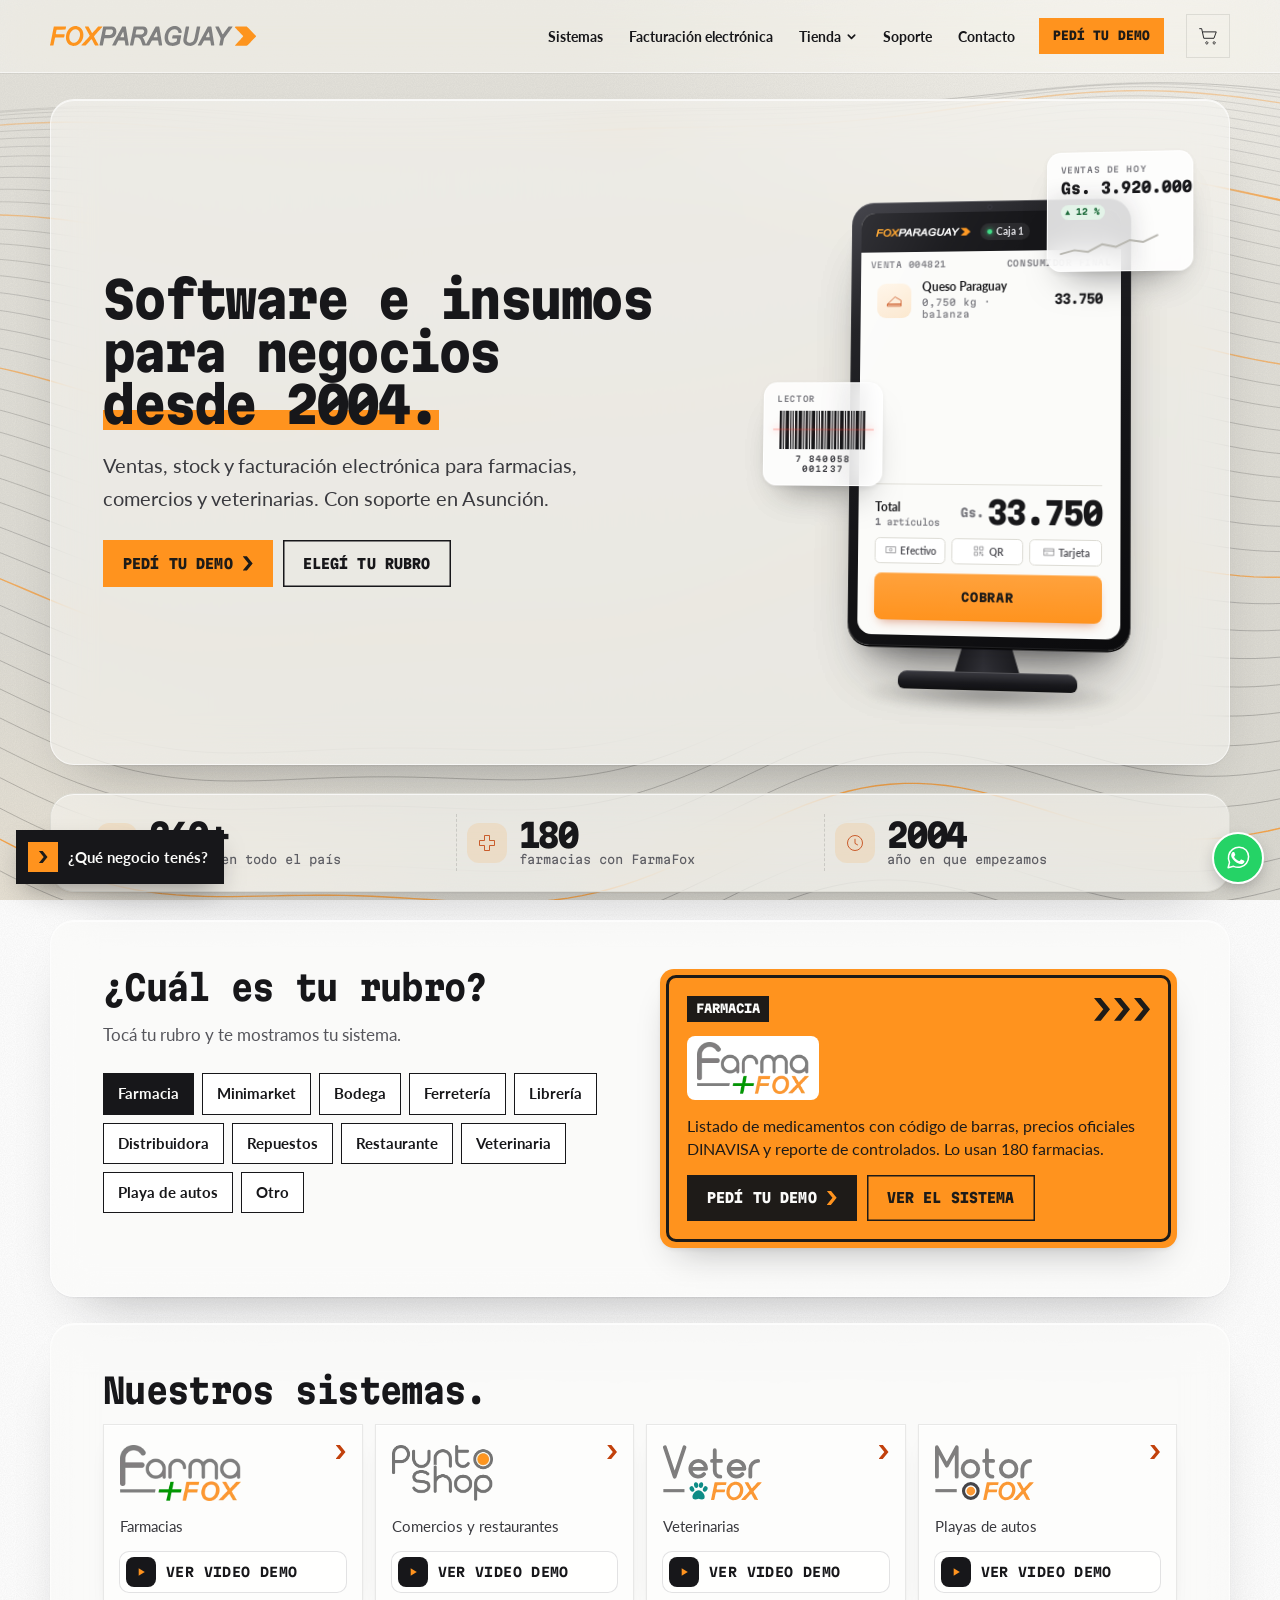
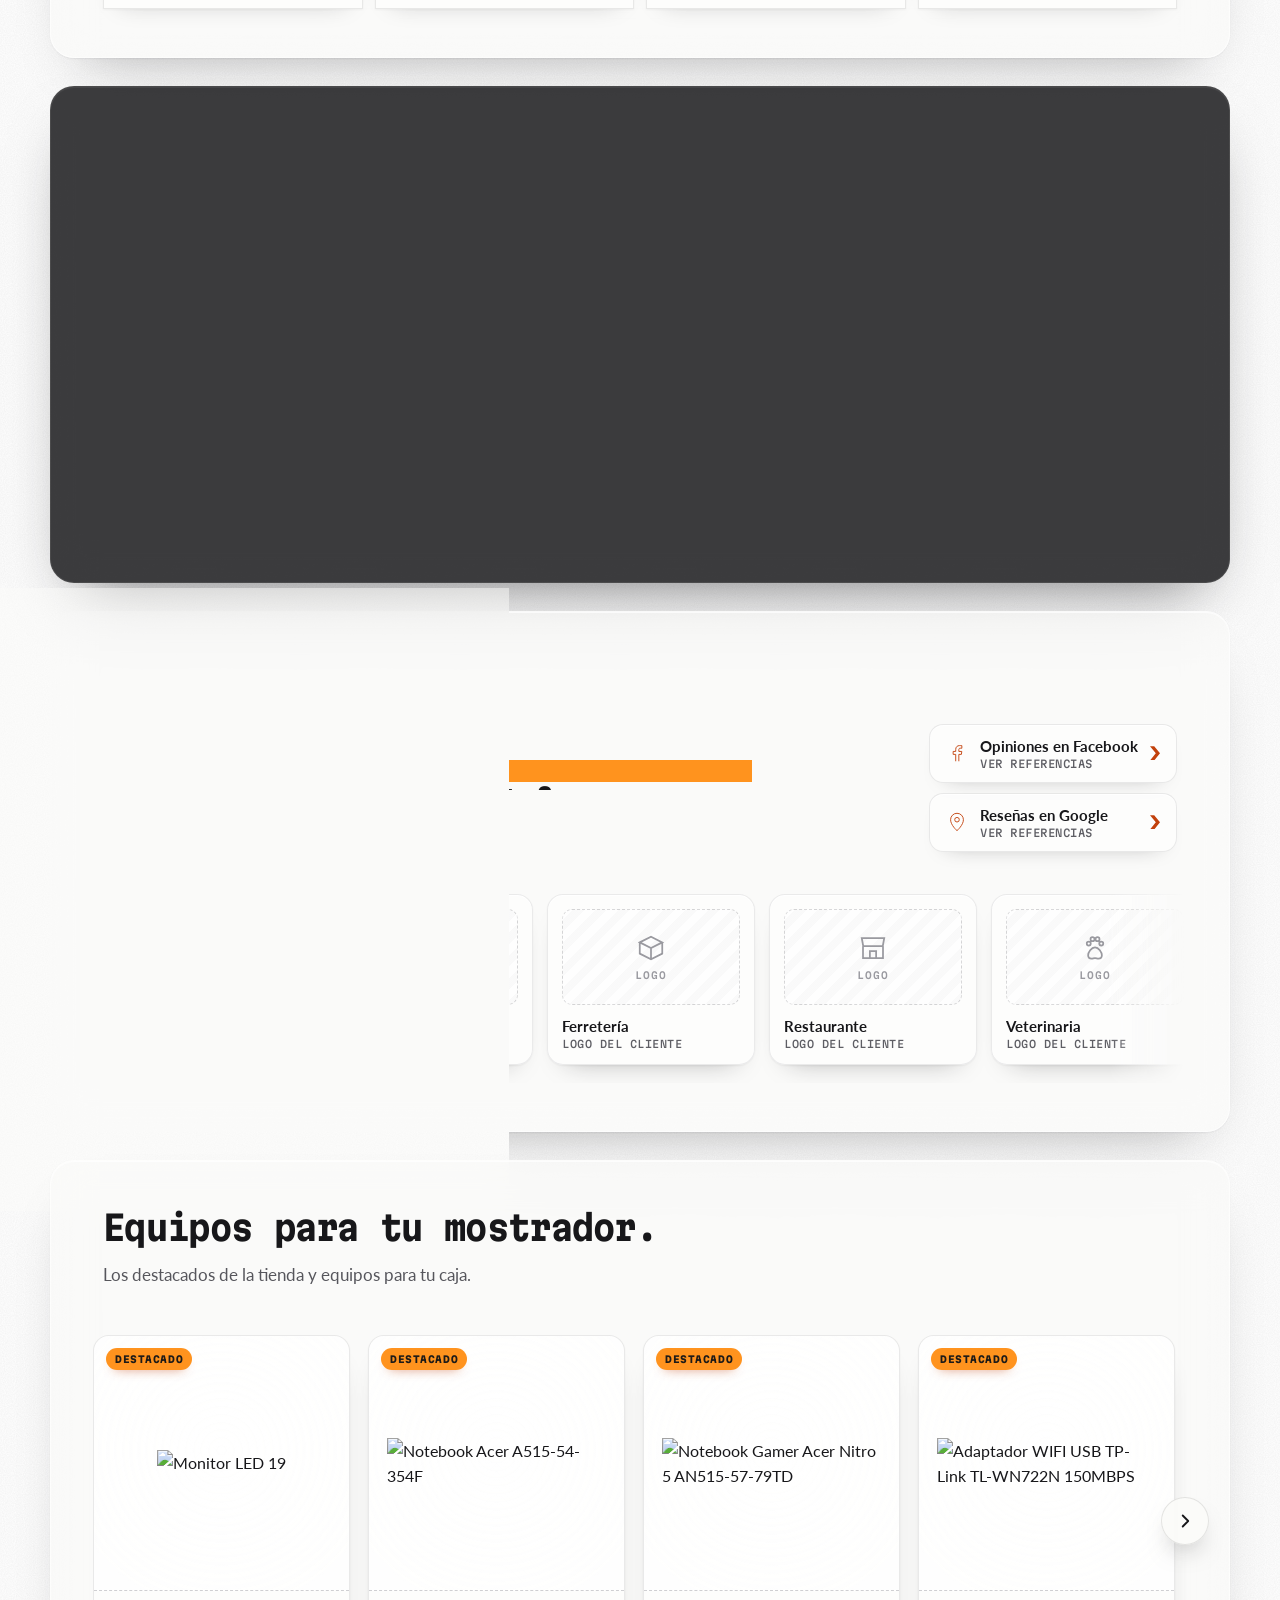
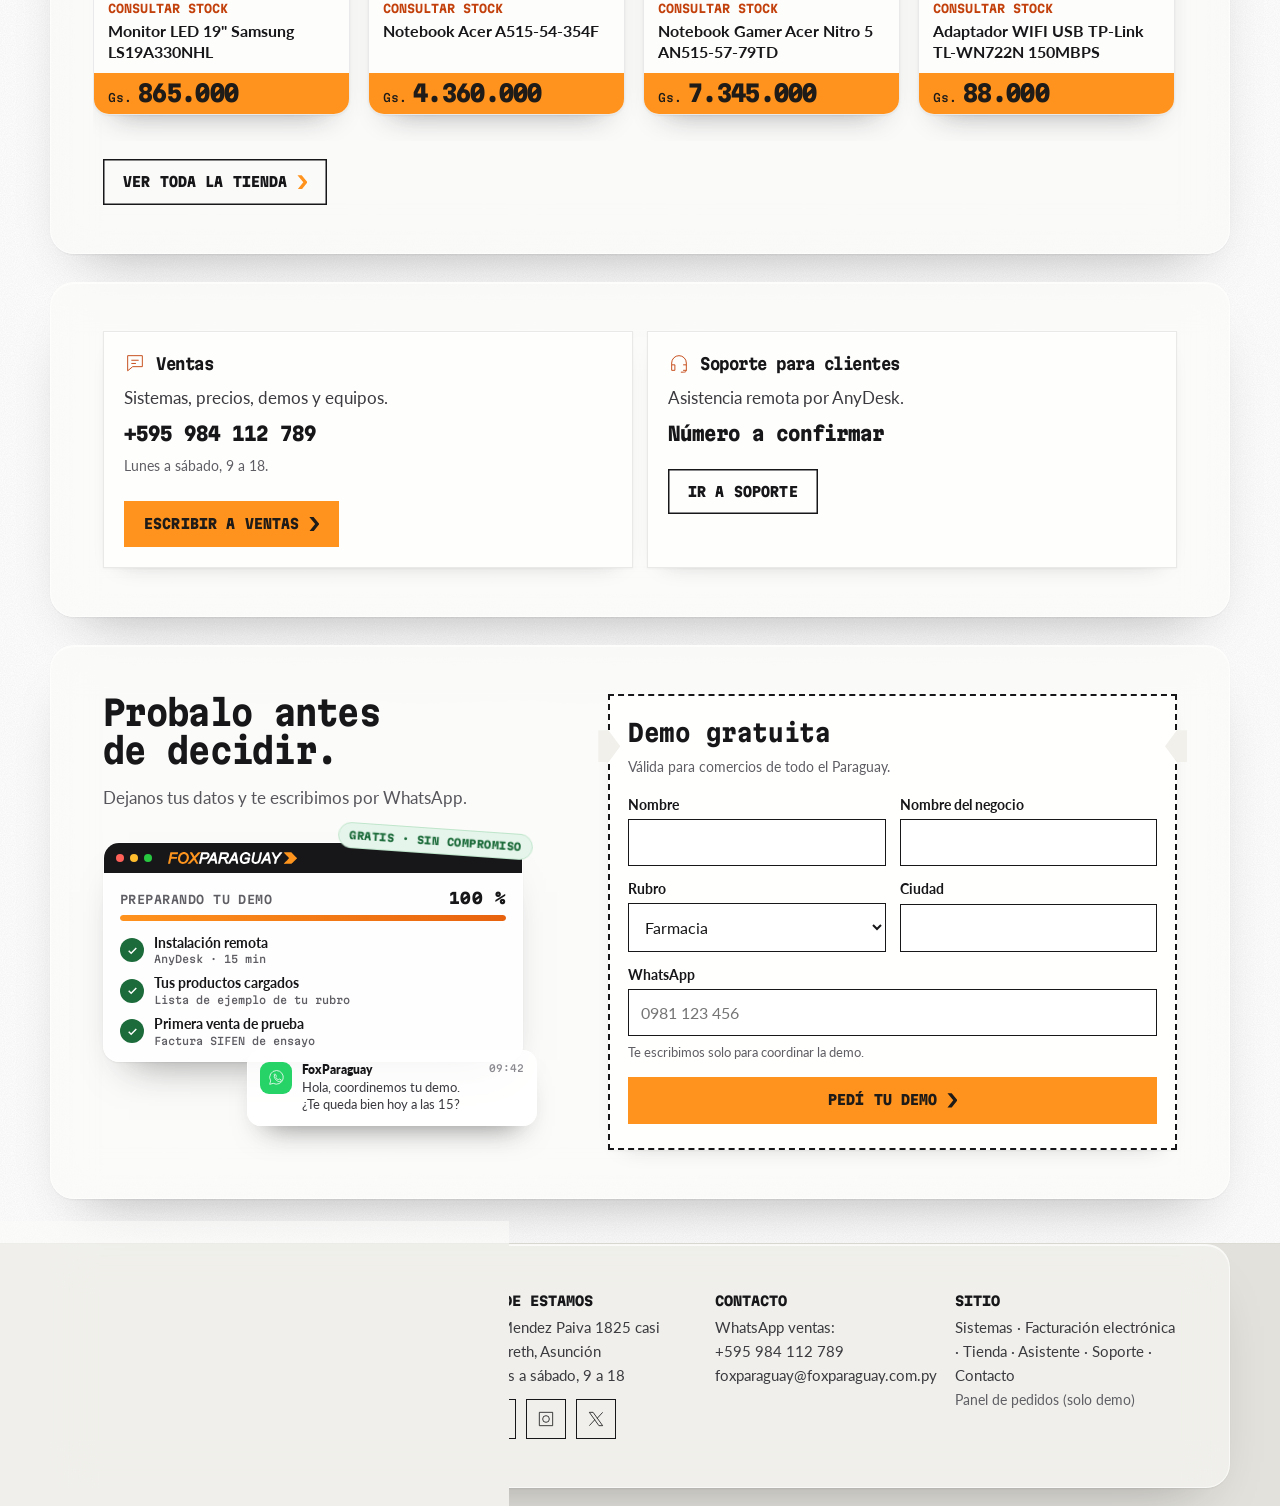
==== index.html @ 65b40c2b "Add files via upload" ====
<!doctype html>
<html lang="es-PY">
<head>
<meta charset="utf-8">
<meta name="viewport" content="width=device-width, initial-scale=1">
<title>FoxParaguay | Software de gestión para PYMES en Paraguay</title>
<meta name="description" content="Sistemas de ventas, stock y facturación electrónica para farmacias, comercios y veterinarias. FarmaFox, PuntoShop y VeterFox. Soporte en Asunción desde 2004.">
<link rel="canonical" href="https://foxparaguay.com.py/">
<meta property="og:type" content="website">
<meta property="og:locale" content="es_PY">
<meta property="og:site_name" content="FoxParaguay">
<meta property="og:title" content="FoxParaguay | Software de gestión para PYMES en Paraguay">
<meta property="og:description" content="Sistemas de ventas, stock y facturación electrónica para farmacias, comercios y veterinarias. FarmaFox, PuntoShop y VeterFox. Soporte en Asunción desde 2004.">
<meta property="og:url" content="https://foxparaguay.com.py/">
<meta property="og:image" content="https://foxparaguay.com.py/assets/img/og-foxparaguay.jpg">
<meta name="twitter:card" content="summary_large_image">
<meta name="theme-color" content="#FF931E">
<link rel="icon" href="./favicon.ico" sizes="any">
<link rel="icon" type="image/png" sizes="32x32" href="./assets/img/icons/favicon-32.png">
<link rel="apple-touch-icon" href="./assets/img/icons/apple-touch-icon.png">
<link rel="preconnect" href="https://fonts.googleapis.com">
<link rel="preconnect" href="https://fonts.gstatic.com" crossorigin>
<link rel="stylesheet" href="https://fonts.googleapis.com/css2?family=Martian+Mono:wdth,wght@75..112.5,400..800&family=Lato:wght@400;700;900&display=swap">
<link rel="stylesheet" href="./assets/css/fox.css?v=2026102533">
<script>/* Animaciones de entrada: solo si el sistema no pidió menos movimiento. Red de seguridad a los 3,5 s. */
(function(d){if(matchMedia("(prefers-reduced-motion: reduce)").matches)return;d.classList.add("mo");setTimeout(function(){d.classList.add("mo-done")},3500)})(document.documentElement);</script>
<script type="application/ld+json">{"@context": "https://schema.org", "@graph": [{"@type": "LocalBusiness", "@id": "https://foxparaguay.com.py/#negocio", "name": "FoxParaguay S.R.L.", "url": "https://foxparaguay.com.py/", "logo": "https://foxparaguay.com.py/assets/img/logo/foxparaguay-color.png", "image": "https://foxparaguay.com.py/assets/img/og-foxparaguay.jpg", "telephone": "+595984112789", "email": "foxparaguay@foxparaguay.com.py", "foundingDate": "2004", "address": {"@type": "PostalAddress", "streetAddress": "Dr. Mendez Paiva 1825 casi Nazareth", "addressLocality": "Asunción", "addressCountry": "PY"}, "openingHoursSpecification": [{"@type": "OpeningHoursSpecification", "dayOfWeek": ["Monday", "Tuesday", "Wednesday", "Thursday", "Friday", "Saturday"], "opens": "09:00", "closes": "18:00"}]}, {"@type": "WebSite", "url": "https://foxparaguay.com.py/", "name": "FoxParaguay", "inLanguage": "es-PY"}]}</script>
<!-- Meta Pixel: pegar acá el código base cuando esté el ID (ver README.txt, MEDICIÓN). -->
</head>
<body data-root="./" data-page="inicio">
<svg class="sprite" aria-hidden="true" focusable="false" width="0" height="0" style="position:absolute" fill="none" stroke="currentColor" stroke-width="1.75" stroke-linecap="square" stroke-linejoin="miter"><symbol id="i-barcode" viewBox="0 0 24 24"><path d="M3 5v14M6 5v14M9.5 5v10M12.5 5v14M15.5 5v10M18 5v14M21 5v14M9.5 19h0M15.5 19h0"/></symbol><symbol id="i-scale" viewBox="0 0 24 24"><path d="M4 20h16M6.5 20l1.5-8h8l1.5 8M12 12V8M7 8h10M9.5 16h5"/></symbol><symbol id="i-printer" viewBox="0 0 24 24"><path d="M7 8V3h10v5M3 8h18v8h-3.5M6.5 16H3V8M7 12.5h10V21l-2.5-1.5L12 21l-2.5-1.5L7 21zM17.5 11h0"/></symbol><symbol id="i-receipt" viewBox="0 0 24 24"><path d="M6 3h12v18l-2-1.4-2 1.4-2-1.4-2 1.4-2-1.4L6 21zM9 8h6M9 12h6M9 16h3"/></symbol><symbol id="i-sifen" viewBox="0 0 24 24"><path d="M14 3H5v18h14V8zM14 3v5h5M8.5 14.5l2.5 2.5 4.5-5"/></symbol><symbol id="i-bell" viewBox="0 0 24 24"><path d="M6 17v-6a6 6 0 0 1 12 0v6l2 2H4zM10 22h4"/></symbol><symbol id="i-chart" viewBox="0 0 24 24"><path d="M4 3v17h17M8 16v-4M12 16V8M16 16v-6M20 16V6"/></symbol><symbol id="i-box" viewBox="0 0 24 24"><path d="M3 7.5L12 3l9 4.5-9 4.5zM3 7.5v9L12 21l9-4.5v-9M12 12v9"/></symbol><symbol id="i-cash" viewBox="0 0 24 24"><path d="M3 6.5h18v11H3zM12 9.5a2.5 2.5 0 1 1 0 5 2.5 2.5 0 0 1 0-5zM6.5 12h0M17.5 12h0"/></symbol><symbol id="i-headset" viewBox="0 0 24 24"><path d="M4 14v-2a8 8 0 0 1 16 0v2M4 14h3.5v6H4zM16.5 14H20v6h-3.5M20 20c0 1.5-1.5 2-3 2h-3"/></symbol><symbol id="i-remote" viewBox="0 0 24 24"><path d="M3 4h18v12H3zM8 20h8M12 16v4M8 10h6.5M12.5 7.5L15 10l-2.5 2.5"/></symbol><symbol id="i-pharmacy" viewBox="0 0 24 24"><path d="M9 3h6v6h6v6h-6v6H9v-6H3V9h6z"/></symbol><symbol id="i-paw" viewBox="0 0 24 24"><path d="M7 10a1.6 1.6 0 1 0 0-3.2A1.6 1.6 0 0 0 7 10zM17 10a1.6 1.6 0 1 0 0-3.2 1.6 1.6 0 0 0 0 3.2zM10 6.5a1.6 1.6 0 1 0 0-3.2 1.6 1.6 0 0 0 0 3.2zM14 6.5a1.6 1.6 0 1 0 0-3.2 1.6 1.6 0 0 0 0 3.2zM12 11.5c-3 0-5.5 4-5.5 6.3 0 1.9 1.4 2.7 2.8 2.7 1 0 1.7-.5 2.7-.5s1.7.5 2.7.5c1.4 0 2.8-.8 2.8-2.7 0-2.3-2.5-6.3-5.5-6.3z"/></symbol><symbol id="i-car" viewBox="0 0 24 24"><path d="M3 16.5v-4.5l2.2-5h13.6l2.2 5v4.5zM4 16.5v3h3v-3M17 16.5v3h3v-3M3 12h18M7 14.5h0M17 14.5h0"/></symbol><symbol id="i-cart" viewBox="0 0 24 24"><path d="M2.5 4h2.5l2.4 11h11.2L21 7.5H6M9 20.5h0M18 20.5h0"/></symbol><symbol id="i-store" viewBox="0 0 24 24"><path d="M4 10.5V20h16v-9.5M3 4h18l-1.2 6.5H4.2zM9.5 20v-5.5h5V20"/></symbol><symbol id="i-sync" viewBox="0 0 24 24"><path d="M20 11A8 8 0 0 0 5.6 6.4L4 8M4 3.5V8h4.5M4 13a8 8 0 0 0 14.4 4.6L20 16M20 20.5V16h-4.5"/></symbol><symbol id="i-qr" viewBox="0 0 24 24"><path d="M4 4h6v6H4zM14 4h6v6h-6zM4 14h6v6H4zM14 14h2.5v2.5H14zM18 18h2v2h-2zM18 14h2M14 18.5v1.5M7 7h0M17 7h0M7 17h0"/></symbol><symbol id="i-clock" viewBox="0 0 24 24"><path d="M12 3a9 9 0 1 1 0 18 9 9 0 0 1 0-18zM12 7v5.5l3.5 2"/></symbol><symbol id="i-user" viewBox="0 0 24 24"><path d="M12 12a4 4 0 1 0 0-8 4 4 0 0 0 0 8zM4 21c0-4 3.6-6 8-6s8 2 8 6"/></symbol><symbol id="i-pin" viewBox="0 0 24 24"><path d="M12 21.5s-7-6.2-7-12a7 7 0 0 1 14 0c0 5.8-7 12-7 12zM12 12a2.5 2.5 0 1 0 0-5 2.5 2.5 0 0 0 0 5z"/></symbol><symbol id="i-download" viewBox="0 0 24 24"><path d="M12 3v12M7 10.5l5 4.5 5-4.5M4 20.5h16"/></symbol><symbol id="i-shield" viewBox="0 0 24 24"><path d="M12 3l8 3v6c0 5-3.6 8-8 9.5C7.6 20 4 17 4 12V6zM8.8 12.2l2.2 2.2 4.2-4.4"/></symbol><symbol id="i-search" viewBox="0 0 24 24"><path d="M10.5 18a7.5 7.5 0 1 0 0-15 7.5 7.5 0 0 0 0 15zM21 21l-5.2-5.2"/></symbol><symbol id="i-tag" viewBox="0 0 24 24"><path d="M3 3h8.5L21 12.5 12.5 21 3 11.5zM7.5 7.5h0"/></symbol><symbol id="i-chat" viewBox="0 0 24 24"><path d="M4 4h16v12H9.5L4 20.5zM8 9h8M8 12.5h5"/></symbol><symbol id="i-monitor" viewBox="0 0 24 24"><path d="M3 4h18v12.5H3zM9 21h6M12 16.5V21"/></symbol><symbol id="i-laptop" viewBox="0 0 24 24"><path d="M5 5h14v10H5zM2.5 18.5h19L20 15H4z"/></symbol><symbol id="i-plug" viewBox="0 0 24 24"><path d="M9 3v5M15 3v5M6.5 8h11v3a5.5 5.5 0 0 1-11 0zM12 16.5V21"/></symbol><symbol id="i-x" viewBox="0 0 24 24"><path d="M5 5l14 14M19 5L5 19"/></symbol><symbol id="i-spark" viewBox="0 0 24 24"><path d="M12 3v5M12 16v5M3 12h5M16 12h5M6 6l3 3M15 15l3 3M18 6l-3 3M9 15l-3 3"/></symbol><symbol id="i-chip" viewBox="0 0 24 24"><path d="M7 7h10v10H7zM10 10h4v4h-4zM9.5 3v4M14.5 3v4M9.5 17v4M14.5 17v4M3 9.5h4M3 14.5h4M17 9.5h4M17 14.5h4"/></symbol><symbol id="i-drive" viewBox="0 0 24 24"><path d="M3 13.5l3-8.5h12l3 8.5v5.5H3zM3 13.5h18M16.5 16.5h0M13.5 16.5h0"/></symbol><symbol id="i-battery" viewBox="0 0 24 24"><path d="M3 7h15v10H3zM18 10h3v4h-3M7 10v4M10.5 10v4"/></symbol><symbol id="i-mouse" viewBox="0 0 24 24"><path d="M12 3a6 6 0 0 1 6 6v6a6 6 0 0 1-12 0V9a6 6 0 0 1 6-6zM12 3v6M6 9h12"/></symbol><symbol id="i-cable" viewBox="0 0 24 24"><path d="M7 3v5M11 3v5M5 8h8v4a4 4 0 0 1-8 0zM9 16v2a3 3 0 0 0 3 3h4a3 3 0 0 0 3-3V8"/></symbol><symbol id="i-wifi" viewBox="0 0 24 24"><path d="M2.5 9a14 14 0 0 1 19 0M5.5 12.5a9.5 9.5 0 0 1 13 0M8.5 16a5 5 0 0 1 7 0M12 19.5h0"/></symbol><symbol id="i-mount" viewBox="0 0 24 24"><path d="M4 4h7v16H4zM11 12h9M17 9l3 3-3 3"/></symbol><symbol id="i-gamepad" viewBox="0 0 24 24"><path d="M7 8h10a4 4 0 0 1 4 4l.5 4.5a2 2 0 0 1-3.6 1.4L15.5 15h-7l-2.4 2.9a2 2 0 0 1-3.6-1.4L3 12a4 4 0 0 1 4-4zM7.5 10.5v3M6 12h3M15.5 11.5h0M17.5 13h0"/></symbol><symbol id="i-grid" viewBox="0 0 24 24"><path d="M4 4h7v7H4zM13 4h7v7h-7zM4 13h7v7H4zM13 13h7v7h-7z"/></symbol><symbol id="i-eye" viewBox="0 0 24 24"><path d="M2.5 12S6 5.5 12 5.5 21.5 12 21.5 12 18 18.5 12 18.5 2.5 12 2.5 12zM12 15a3 3 0 1 0 0-6 3 3 0 0 0 0 6z"/></symbol><symbol id="i-phone" viewBox="0 0 24 24"><path d="M5 3h4l2 5-2.5 1.5a11 11 0 0 0 6 6L16 13l5 2v4a2 2 0 0 1-2 2A17 17 0 0 1 3 5a2 2 0 0 1 2-2z"/></symbol><symbol id="i-mail" viewBox="0 0 24 24"><path d="M3 5h18v14H3zM3 5l9 7.5L21 5"/></symbol><symbol id="i-facebook" viewBox="0 0 24 24"><path d="M14 21v-7.5h2.8l.4-3.2H14V8.4c0-.9.3-1.6 1.6-1.6h1.7V4a22 22 0 0 0-2.5-.1c-2.5 0-4.2 1.5-4.2 4.3v2.1H7.8v3.2h2.8V21"/></symbol><symbol id="i-instagram" viewBox="0 0 24 24"><path d="M4 4h16v16H4zM12 16a4 4 0 1 0 0-8 4 4 0 0 0 0 8zM17 7h0"/></symbol><symbol id="i-xlogo" viewBox="0 0 24 24"><path d="M4 4h4.5L20 20h-4.5zM20 4l-6.6 7.2M4 20l6.6-7.2"/></symbol><symbol id="i-copy" viewBox="0 0 24 24"><path d="M8 8h12v12H8zM4 16V4h12"/></symbol><symbol id="i-route" viewBox="0 0 24 24"><path d="M6 19a2 2 0 1 0 0-.01M18 7a2 2 0 1 0 0-.01M6 17V11a4 4 0 0 1 4-4h6"/></symbol><symbol id="i-cartb" viewBox="0 0 24 24"><path d="M2.5 4h2.6l2.3 10.5h11.1L21 7.5H6.2M9.5 19.5a1.2 1.2 0 1 0 0-.01M17.5 19.5a1.2 1.2 0 1 0 0-.01"/></symbol><symbol id="i-down" viewBox="0 0 24 24"><path d="M6 9l6 6 6-6"/></symbol><symbol id="i-plus" viewBox="0 0 24 24"><path d="M12 5v14M5 12h14"/></symbol><symbol id="i-minus" viewBox="0 0 24 24"><path d="M5 12h14"/></symbol><symbol id="i-trash" viewBox="0 0 24 24"><path d="M4 7h16M9 7V4h6v3M6.5 7l1 13h9l1-13"/></symbol><symbol id="i-ticket" viewBox="0 0 24 24"><path d="M3 7h18v3a2 2 0 0 0 0 4v3H3v-3a2 2 0 0 0 0-4zM14 7v10"/></symbol><symbol id="i-check" viewBox="0 0 24 24"><path d="M5 12.5l4.5 4.5L19 7.5"/></symbol><symbol id="i-card" viewBox="0 0 24 24"><path d="M3 6h18v12H3zM3 10h18M6.5 14.5h4"/></symbol><symbol id="i-cheese" viewBox="0 0 24 24"><path d="M3 16.5 13 7l8 4.5v5zM3 16.5h18v2.5H3zM9 13.5h0M15.5 13h0M12.5 17.8h0"/></symbol><symbol id="i-bottle" viewBox="0 0 24 24"><path d="M10 2.5h4v3l1.8 2.8V20a1 1 0 0 1-1 1H9.2a1 1 0 0 1-1-1V8.3L10 5.5zM8.2 11.5h7.6M8.2 16h7.6"/></symbol><symbol id="i-bread" viewBox="0 0 24 24"><path d="M3.5 11a4.5 4.5 0 0 1 4.5-4.5h8A4.5 4.5 0 0 1 20.5 11a2 2 0 0 1-2 2v6h-13v-6a2 2 0 0 1-2-2zM9.5 13v3M14.5 13v3"/></symbol><symbol id="i-wapp" viewBox="0 0 24 24"><path d="M12 3.2a8.6 8.6 0 0 0-7.4 13l-1.2 4.4 4.5-1.2A8.6 8.6 0 1 0 12 3.2zM8.8 8.3c.3-.6.6-.6.9-.6h.6c.2 0 .4.1.6.5l.8 1.9c.1.2.1.4 0 .6l-.5.7c-.1.2-.1.4 0 .6.6 1.1 1.5 2 2.6 2.6.2.1.4.1.6 0l.7-.6c.2-.1.4-.2.6-.1l1.9.9c.3.1.4.3.4.5 0 .6-.2 1.2-.7 1.6-.6.5-1.5.6-2.4.3-2.6-.9-4.6-2.9-5.6-5.4-.4-1-.2-2.2.3-2.9z"/></symbol><symbol id="i-play" viewBox="0 0 24 24"><path d="M8 5.5v13l10.5-6.5z"/></symbol></svg>
<div class="pagebg" data-bg="page" aria-hidden="true"></div>
<a class="skip" href="#contenido">Saltar al contenido</a>
<header class="hdr gut">
  <div class="max">
    <a href="./index.html"><img class="logo" src="./assets/img/logo/foxparaguay-color-reducido.svg" alt="FOXPARAGUAY, ir al inicio" width="609" height="57"></a>
    <nav aria-label="Principal"><a href="./sistemas/index.html"><span>Sistemas</span><svg class="nav-ic" viewBox="0 0 24 24" aria-hidden="true"><path pathLength="1" d="M3.5 5.5h17v13h-17z"/><path pathLength="1" d="M3.5 9h17"/><path pathLength="1" d="M8 11.8l2.6 2.2L8 16.2"/><path pathLength="1" d="M12 11.8l2.6 2.2-2.6 2.2"/></svg></a><a href="./facturacion-electronica/index.html"><span>Facturación electrónica</span><svg class="nav-ic" viewBox="0 0 24 24" aria-hidden="true"><path pathLength="1" d="M6.5 3.5h11v16l-1.8-1.3-1.9 1.3-1.8-1.3-1.8 1.3-1.9-1.3-1.8 1.3z"/><path pathLength="1" d="M9.3 10.6l1.9 1.9 3.6-3.8"/></svg></a><div class="nav-shop" data-shop><a href="./tienda/index.html" aria-haspopup="true" aria-expanded="false" aria-controls="mega">Tienda<svg class="nav-dn" viewBox="0 0 12 12" aria-hidden="true"><path d="M2.5 4.5L6 8l3.5-3.5"/></svg></a><div class="mega" id="mega" role="region" aria-label="Categorías de la tienda"><div class="mega-in"><div class="mg-top"><span>Categorías</span><a class="mg-all" href="./tienda/index.html">Ver toda la tienda <span class="chev"></span></a></div><div class="mg-cols"><div class="mg-col"><b class="mg-h"><svg class="ic" aria-hidden="true" focusable="false"><use href="#i-cash"/></svg>Punto de venta</b><ul><li><a href="./tienda/index.html#c=lectores"><svg class="ic" aria-hidden="true" focusable="false"><use href="#i-barcode"/></svg><span>Lectores de código de barras</span><small>3</small></a></li><li><a href="./tienda/index.html#c=balanzas"><svg class="ic" aria-hidden="true" focusable="false"><use href="#i-scale"/></svg><span>Balanzas</span><small>3</small></a></li><li><a href="./tienda/index.html#c=impresoras"><svg class="ic" aria-hidden="true" focusable="false"><use href="#i-printer"/></svg><span>Impresoras</span><small>14</small></a></li><li><a href="./tienda/index.html#c=cajas"><svg class="ic" aria-hidden="true" focusable="false"><use href="#i-cash"/></svg><span>Cajas registradoras</span><small>2</small></a></li><li><a href="./tienda/index.html#c=reloj"><svg class="ic" aria-hidden="true" focusable="false"><use href="#i-clock"/></svg><span>Reloj marcador</span><small>1</small></a></li><li><a href="./tienda/index.html#c=insumos"><svg class="ic" aria-hidden="true" focusable="false"><use href="#i-receipt"/></svg><span>Insumos</span><small>6</small></a></li></ul></div><div class="mg-col"><b class="mg-h"><svg class="ic" aria-hidden="true" focusable="false"><use href="#i-monitor"/></svg>Computación</b><ul><li><a href="./tienda/index.html#c=notebooks"><svg class="ic" aria-hidden="true" focusable="false"><use href="#i-laptop"/></svg><span>Notebooks</span><small>5</small></a></li><li><a href="./tienda/index.html#c=gaming"><svg class="ic" aria-hidden="true" focusable="false"><use href="#i-gamepad"/></svg><span>Gaming</span><small>2</small></a></li><li><a href="./tienda/index.html#c=componentes"><svg class="ic" aria-hidden="true" focusable="false"><use href="#i-chip"/></svg><span>Componentes</span><small>11</small></a></li><li><a href="./tienda/index.html#c=almacenamiento"><svg class="ic" aria-hidden="true" focusable="false"><use href="#i-drive"/></svg><span>Almacenamiento</span><small>4</small></a></li><li><a href="./tienda/index.html#c=monitores"><svg class="ic" aria-hidden="true" focusable="false"><use href="#i-monitor"/></svg><span>Monitores y TV</span><small>6</small></a></li><li><a href="./tienda/index.html#c=ups"><svg class="ic" aria-hidden="true" focusable="false"><use href="#i-plug"/></svg><span>UPS</span><small>2</small></a></li></ul></div><div class="mg-col"><b class="mg-h"><svg class="ic" aria-hidden="true" focusable="false"><use href="#i-mouse"/></svg>Accesorios y redes</b><ul><li><a href="./tienda/index.html#c=accesorios"><svg class="ic" aria-hidden="true" focusable="false"><use href="#i-mouse"/></svg><span>Accesorios</span><small>13</small></a></li><li><a href="./tienda/index.html#c=adaptadores"><svg class="ic" aria-hidden="true" focusable="false"><use href="#i-sync"/></svg><span>Adaptadores y conversores</span><small>4</small></a></li><li><a href="./tienda/index.html#c=cables"><svg class="ic" aria-hidden="true" focusable="false"><use href="#i-cable"/></svg><span>Cables</span><small>0</small></a></li><li><a href="./tienda/index.html#c=baterias"><svg class="ic" aria-hidden="true" focusable="false"><use href="#i-battery"/></svg><span>Baterías y cargadores</span><small>0</small></a></li><li><a href="./tienda/index.html#c=redes"><svg class="ic" aria-hidden="true" focusable="false"><use href="#i-wifi"/></svg><span>Redes e internet</span><small>2</small></a></li><li><a href="./tienda/index.html#c=soportes"><svg class="ic" aria-hidden="true" focusable="false"><use href="#i-mount"/></svg><span>Soportes</span><small>1</small></a></li><li><a href="./tienda/index.html#c=otros"><svg class="ic" aria-hidden="true" focusable="false"><use href="#i-box"/></svg><span>Otros</span><small>5</small></a></li></ul></div></div></div></div></div><a href="./soporte/index.html"><span>Soporte</span><svg class="nav-ic" viewBox="0 0 24 24" aria-hidden="true"><path pathLength="1" d="M12 4a8 8 0 1 1 0 16a8 8 0 1 1 0-16z"/><path pathLength="1" d="M12 8.6a3.4 3.4 0 1 1 0 6.8a3.4 3.4 0 1 1 0-6.8z"/><path pathLength="1" d="M6.4 6.4l3.2 3.2"/><path pathLength="1" d="M17.6 6.4l-3.2 3.2"/><path pathLength="1" d="M6.4 17.6l3.2-3.2"/><path pathLength="1" d="M17.6 17.6l-3.2-3.2"/></svg></a><a href="./contacto/index.html"><span>Contacto</span><svg class="nav-ic" viewBox="0 0 24 24" aria-hidden="true"><path pathLength="1" d="M3.5 11.2l17-7.2-6.4 16.5-3-6.4z"/><path pathLength="1" d="M11.1 14.1l9.4-10.1"/></svg></a></nav>
    <a class="btn demo" href="#demo">Pedí tu demo</a>
    <button class="cart-btn" id="cart-btn" type="button" aria-label="Abrir carrito" aria-controls="cart"><svg class="ic" aria-hidden="true" focusable="false"><use href="#i-cartb"/></svg><span class="cart-n" id="cart-n" hidden>0</span></button>
    <button class="menu" id="menu" type="button" aria-expanded="false" aria-controls="drawer" aria-label="Abrir menú"><span></span></button>
  </div>
  <div class="max drawer" id="drawer" hidden>
    <a href="./sistemas/index.html">Sistemas <span class="chev"></span></a><a href="./facturacion-electronica/index.html">Facturación electrónica <span class="chev"></span></a><details class="dr-shop"><summary>Tienda <span class="chev"></span></summary><div class="dr-cats"><div class="mg-col"><b class="mg-h"><svg class="ic" aria-hidden="true" focusable="false"><use href="#i-cash"/></svg>Punto de venta</b><ul><li><a href="./tienda/index.html#c=lectores"><svg class="ic" aria-hidden="true" focusable="false"><use href="#i-barcode"/></svg><span>Lectores de código de barras</span><small>3</small></a></li><li><a href="./tienda/index.html#c=balanzas"><svg class="ic" aria-hidden="true" focusable="false"><use href="#i-scale"/></svg><span>Balanzas</span><small>3</small></a></li><li><a href="./tienda/index.html#c=impresoras"><svg class="ic" aria-hidden="true" focusable="false"><use href="#i-printer"/></svg><span>Impresoras</span><small>14</small></a></li><li><a href="./tienda/index.html#c=cajas"><svg class="ic" aria-hidden="true" focusable="false"><use href="#i-cash"/></svg><span>Cajas registradoras</span><small>2</small></a></li><li><a href="./tienda/index.html#c=reloj"><svg class="ic" aria-hidden="true" focusable="false"><use href="#i-clock"/></svg><span>Reloj marcador</span><small>1</small></a></li><li><a href="./tienda/index.html#c=insumos"><svg class="ic" aria-hidden="true" focusable="false"><use href="#i-receipt"/></svg><span>Insumos</span><small>6</small></a></li></ul></div><div class="mg-col"><b class="mg-h"><svg class="ic" aria-hidden="true" focusable="false"><use href="#i-monitor"/></svg>Computación</b><ul><li><a href="./tienda/index.html#c=notebooks"><svg class="ic" aria-hidden="true" focusable="false"><use href="#i-laptop"/></svg><span>Notebooks</span><small>5</small></a></li><li><a href="./tienda/index.html#c=gaming"><svg class="ic" aria-hidden="true" focusable="false"><use href="#i-gamepad"/></svg><span>Gaming</span><small>2</small></a></li><li><a href="./tienda/index.html#c=componentes"><svg class="ic" aria-hidden="true" focusable="false"><use href="#i-chip"/></svg><span>Componentes</span><small>11</small></a></li><li><a href="./tienda/index.html#c=almacenamiento"><svg class="ic" aria-hidden="true" focusable="false"><use href="#i-drive"/></svg><span>Almacenamiento</span><small>4</small></a></li><li><a href="./tienda/index.html#c=monitores"><svg class="ic" aria-hidden="true" focusable="false"><use href="#i-monitor"/></svg><span>Monitores y TV</span><small>6</small></a></li><li><a href="./tienda/index.html#c=ups"><svg class="ic" aria-hidden="true" focusable="false"><use href="#i-plug"/></svg><span>UPS</span><small>2</small></a></li></ul></div><div class="mg-col"><b class="mg-h"><svg class="ic" aria-hidden="true" focusable="false"><use href="#i-mouse"/></svg>Accesorios y redes</b><ul><li><a href="./tienda/index.html#c=accesorios"><svg class="ic" aria-hidden="true" focusable="false"><use href="#i-mouse"/></svg><span>Accesorios</span><small>13</small></a></li><li><a href="./tienda/index.html#c=adaptadores"><svg class="ic" aria-hidden="true" focusable="false"><use href="#i-sync"/></svg><span>Adaptadores y conversores</span><small>4</small></a></li><li><a href="./tienda/index.html#c=cables"><svg class="ic" aria-hidden="true" focusable="false"><use href="#i-cable"/></svg><span>Cables</span><small>0</small></a></li><li><a href="./tienda/index.html#c=baterias"><svg class="ic" aria-hidden="true" focusable="false"><use href="#i-battery"/></svg><span>Baterías y cargadores</span><small>0</small></a></li><li><a href="./tienda/index.html#c=redes"><svg class="ic" aria-hidden="true" focusable="false"><use href="#i-wifi"/></svg><span>Redes e internet</span><small>2</small></a></li><li><a href="./tienda/index.html#c=soportes"><svg class="ic" aria-hidden="true" focusable="false"><use href="#i-mount"/></svg><span>Soportes</span><small>1</small></a></li><li><a href="./tienda/index.html#c=otros"><svg class="ic" aria-hidden="true" focusable="false"><use href="#i-box"/></svg><span>Otros</span><small>5</small></a></li></ul></div><a class="mg-all" href="./tienda/index.html">Ver toda la tienda <span class="chev"></span></a></div></details><a href="./soporte/index.html">Soporte para clientes <span class="chev"></span></a><a href="./contacto/index.html">Contacto <span class="chev"></span></a><a href="#demo">Pedí tu demo <span class="chev"></span></a>
  </div>
</header>
<main id="contenido">
<div class="gut bgfx band-hero"><div class="max hero">
  <div>
    <h1>Software e insumos para negocios <mark>desde 2004.</mark></h1>
    <p class="lead">Ventas, stock y facturación electrónica para farmacias, comercios y veterinarias. Con soporte en Asunción.</p>
    <div class="ctas"><a class="btn demo" href="#demo">Pedí tu demo <span class="chev"></span></a><a class="btn line" href="#rubro">Elegí tu rubro</a></div>
  </div>
  <div class="px" id="pos" data-step="6" role="img" aria-label="Puesto de caja de ejemplo con FarmaFox y PuntoShop: se escanean tres productos, se cobra Gs. 54.750 por QR y la factura electrónica sale aprobada por SIFEN y enviada al cliente por WhatsApp.">
 <div class="px-stage" aria-hidden="true">
  <div class="px-rig">
   <div class="px-glow"></div>
   <div class="px-floor"></div>
   <div class="px-neck"></div><div class="px-base"></div>
   <div class="px-dev"><span class="px-cam"></span>
    <div class="px-scr">
     <div class="px-top"><img src="./assets/img/logo/foxparaguay-negativo-reducido.svg" alt=""><span class="px-who"><i></i>Caja 1</span><time>09:41</time></div>
     <div class="px-meta"><span>Venta 004821</span><span>Consumidor final</span></div>
     <ul class="px-list"><li class="px-i"><span class="px-th"><svg class="ic" aria-hidden="true" focusable="false"><use href="#i-cheese"/></svg></span><span class="px-tx"><b>Queso Paraguay</b><small>0,750 kg · balanza</small></span><span class="px-v">33.750</span></li><li class="px-i"><span class="px-th"><svg class="ic" aria-hidden="true" focusable="false"><use href="#i-bottle"/></svg></span><span class="px-tx"><b>Gaseosa 2 L</b><small>1 u · lector</small></span><span class="px-v">12.000</span></li><li class="px-i"><span class="px-th"><svg class="ic" aria-hidden="true" focusable="false"><use href="#i-bread"/></svg></span><span class="px-tx"><b>Pan felipe x6</b><small>1 u · lector</small></span><span class="px-v">9.000</span></li></ul>
     <div class="px-tot"><span>Total<small><b class="px-cnt">3</b> artículos</small></span><b><small>Gs.</small><span class="px-sum">54.750</span></b></div>
     <div class="px-pay"><span class="px-m"><svg class="ic" aria-hidden="true" focusable="false"><use href="#i-cash"/></svg>Efectivo</span><span class="px-m qr"><svg class="ic" aria-hidden="true" focusable="false"><use href="#i-qr"/></svg>QR</span><span class="px-m"><svg class="ic" aria-hidden="true" focusable="false"><use href="#i-card"/></svg>Tarjeta</span></div>
     <div class="px-act">
      <span class="px-btn"><span class="px-prog"></span><span class="px-l1">Cobrar</span><span class="px-l2">Enviando a SIFEN…</span></span>
      <span class="px-ok"><svg viewBox="0 0 24 24"><circle cx="12" cy="12" r="10"/><path d="M7.5 12.4l3 3 6-6.4"/></svg><span><b>Factura aprobada · SIFEN</b><small>CDC 0180 0482 1100 1001 …</small></span></span>
     </div>
     <span class="px-tap"></span>
     <span class="px-glare"></span>
    </div>
   </div>
   <div class="px-card px-scan"><small>Lector</small><div class="px-code"><svg viewBox="0 0 73 40" preserveAspectRatio="none"><rect x="0" y="0" width="2" height="40"/><rect x="3" y="0" width="1" height="40"/><rect x="5" y="0" width="3" height="40"/><rect x="9" y="0" width="1" height="40"/><rect x="11" y="0" width="1" height="40"/><rect x="13" y="0" width="2" height="40"/><rect x="16" y="0" width="3" height="40"/><rect x="20" y="0" width="1" height="40"/><rect x="22" y="0" width="2" height="40"/><rect x="25" y="0" width="1" height="40"/><rect x="27" y="0" width="3" height="40"/><rect x="31" y="0" width="1" height="40"/><rect x="33" y="0" width="1" height="40"/><rect x="35" y="0" width="2" height="40"/><rect x="38" y="0" width="1" height="40"/><rect x="40" y="0" width="3" height="40"/><rect x="44" y="0" width="1" height="40"/><rect x="46" y="0" width="2" height="40"/><rect x="49" y="0" width="1" height="40"/><rect x="51" y="0" width="3" height="40"/><rect x="55" y="0" width="1" height="40"/><rect x="57" y="0" width="2" height="40"/><rect x="60" y="0" width="1" height="40"/><rect x="62" y="0" width="1" height="40"/><rect x="64" y="0" width="3" height="40"/><rect x="68" y="0" width="1" height="40"/><rect x="70" y="0" width="2" height="40"/></svg><span class="px-laser"></span></div><small class="px-ean">7 840058 001237</small></div>
   <div class="px-card px-kpi"><small>Ventas de hoy</small><b>Gs. <span class="px-day">3.974.750</span></b><span class="px-up">▲ 12 %</span>
    <svg class="px-spark" viewBox="0 0 120 34" preserveAspectRatio="none"><path class="px-sp0" d="M0 28 L14 24 L28 26 L42 18 L56 21 L70 14 L84 16 L98 9"/><path class="px-sp1" d="M98 9 L120 4"/><circle cx="120" cy="4" r="2.6"/></svg></div>
   <div class="px-card px-wa"><span class="px-wi"><svg class="ic" aria-hidden="true" focusable="false"><use href="#i-wapp"/></svg></span><span><b>KuDE enviado al cliente</b><small>WhatsApp · 0981 ··· 456</small></span></div>
  </div>
 </div>
</div>
</div></div>

<div class="gut"><div class="max facts">
  <div><svg class="ic ic-f" aria-hidden="true" focusable="false"><use href="#i-store"/></svg><b>260+</b>clientes en todo el país</div>
  <div><svg class="ic ic-f" aria-hidden="true" focusable="false"><use href="#i-pharmacy"/></svg><b>180</b>farmacias con FarmaFox</div>
  <div><svg class="ic ic-f" aria-hidden="true" focusable="false"><use href="#i-clock"/></svg><b>2004</b>año en que empezamos</div>
</div></div>

<section class="gut" id="rubro"><div class="max rub">
  <div>
    <h2>¿Cuál es tu rubro?</h2>
    <p class="sub">Tocá tu rubro y te mostramos tu sistema.</p>
    <fieldset class="rubros" id="rubros">
      <legend>Rubro</legend>
      <input type="radio" name="rb" id="r-farmacia" value="farmacia" checked><label for="r-farmacia">Farmacia</label>
      <input type="radio" name="rb" id="r-minimarket" value="minimarket"><label for="r-minimarket">Minimarket</label>
      <input type="radio" name="rb" id="r-bodega" value="bodega"><label for="r-bodega">Bodega</label>
      <input type="radio" name="rb" id="r-ferreteria" value="ferreteria"><label for="r-ferreteria">Ferretería</label>
      <input type="radio" name="rb" id="r-libreria" value="libreria"><label for="r-libreria">Librería</label>
      <input type="radio" name="rb" id="r-distribuidora" value="distribuidora"><label for="r-distribuidora">Distribuidora</label>
      <input type="radio" name="rb" id="r-repuestos" value="repuestos"><label for="r-repuestos">Repuestos</label>
      <input type="radio" name="rb" id="r-restaurante" value="restaurante"><label for="r-restaurante">Restaurante</label>
      <input type="radio" name="rb" id="r-veterinaria" value="veterinaria"><label for="r-veterinaria">Veterinaria</label>
      <input type="radio" name="rb" id="r-autos" value="autos"><label for="r-autos">Playa de autos</label>
      <input type="radio" name="rb" id="r-otro" value="otro"><label for="r-otro">Otro</label>
    </fieldset>
  </div>
  <div class="sign" aria-live="polite">
    <div class="in">
      <div class="top"><span class="k" id="s-k">Farmacia</span><span class="seq" aria-hidden="true"><span class="chev"></span><span class="chev"></span><span class="chev"></span></span></div>
      <div class="brand" id="s-brand"></div>
      <p id="s-p"></p>
      <div class="acts"><a class="btn dark" href="#demo" id="s-cta">Pedí tu demo <span class="chev"></span></a><a class="btn line" href="#rubro" id="s-more" style="box-shadow:inset 0 0 0 1.5px var(--carbon);color:var(--carbon)">Ver el sistema</a></div>
    </div>
  </div>
</div></section>

<section class="gut" id="sistemas-home" style="padding-top:12px"><div class="max">
  <h2>Nuestros sistemas.</h2>
  <div class="sys-strip"><div class="sm-card"><a class="sys-mini" data-spot href="./sistemas/index.html#farmafox"><span class="sm-l"><img src="./assets/img/marcas/farmafox.webp" alt="FarmaFox"></span><span class="sm-w">Farmacias</span><span class="chev"></span></a><button type="button" class="sm-vid" data-video="farmafox" data-name="FarmaFox" data-logo="./assets/img/marcas/farmafox.webp" data-rubro="farmacia"><span class="sm-play"><svg class="ic" aria-hidden="true" focusable="false"><use href="#i-play"/></svg></span><span class="sm-vt">Ver video demo</span></button></div><div class="sm-card"><a class="sys-mini" data-spot href="./sistemas/index.html#puntoshop"><span class="sm-l"><img src="./assets/img/marcas/puntoshop.webp" alt="PuntoShop"></span><span class="sm-w">Comercios y restaurantes</span><span class="chev"></span></a><button type="button" class="sm-vid" data-video="puntoshop" data-name="PuntoShop" data-logo="./assets/img/marcas/puntoshop.webp" data-rubro="minimarket"><span class="sm-play"><svg class="ic" aria-hidden="true" focusable="false"><use href="#i-play"/></svg></span><span class="sm-vt">Ver video demo</span></button></div><div class="sm-card"><a class="sys-mini" data-spot href="./sistemas/index.html#veterfox"><span class="sm-l"><img src="./assets/img/marcas/veterfox.svg" alt="VeterFox"></span><span class="sm-w">Veterinarias</span><span class="chev"></span></a><button type="button" class="sm-vid" data-video="veterfox" data-name="VeterFox" data-logo="./assets/img/marcas/veterfox.svg" data-rubro="veterinaria"><span class="sm-play"><svg class="ic" aria-hidden="true" focusable="false"><use href="#i-play"/></svg></span><span class="sm-vt">Ver video demo</span></button></div><div class="sm-card"><a class="sys-mini" data-spot href="./sistemas/index.html#motorfox"><span class="sm-l"><img src="./assets/img/marcas/motorfox.svg" alt="MotorFox"></span><span class="sm-w">Playas de autos</span><span class="chev"></span></a><button type="button" class="sm-vid" data-video="motorfox" data-name="MotorFox" data-logo="./assets/img/marcas/motorfox.svg" data-rubro="autos"><span class="sm-play"><svg class="ic" aria-hidden="true" focusable="false"><use href="#i-play"/></svg></span><span class="sm-vt">Ver video demo</span></button></div></div>
  <dialog class="vd" id="vd" aria-labelledby="vd-t">
    <div class="vd-in">
      <header class="vd-h"><img class="vd-logo" alt=""><b id="vd-t">Video demo</b><button type="button" class="vd-x" data-vd-close aria-label="Cerrar video"><svg class="ic" aria-hidden="true" focusable="false"><use href="#i-x"/></svg></button></header>
      <div class="vd-frame"></div>
    </div>
  </dialog>
</div></section>
<section class="fe gut bgfx" id="factura"><div class="max grid">
  <div>
    <h2>Facturación electrónica, ya integrada.</h2>
    <p class="sub">Homologada por SIFEN en PuntoShop y FarmaFox. Cuando te toque, no cambiás de sistema.</p>
    <ol>
      <li>Vendés como siempre.</li>
      <li>El sistema la envía a SIFEN.</li>
      <li>Tu cliente la recibe por WhatsApp o impresa.</li>
    </ol>
    <a class="btn demo" href="./facturacion-electronica/index.html">Cómo funciona SIFEN <span class="chev"></span></a>
  </div>
  <div class="kuatia" aria-label="Representación de una factura electrónica de ejemplo">
    <b>KuDE · Factura electrónica</b><br>Comercio de ejemplo S.A.<br>Timbrado y CDC generados por el sistema
    <hr style="border:0;border-top:1px dashed #999;margin:10px 0">Incluye el código QR de consulta en la SET.<br><small>Ejemplo ilustrativo.</small>
  </div>
</div></section>

<section class="gut" id="clientes"><div class="max proof proof2">
  <div class="proof-top">
    <div>
      <h2 class="proof-h">Lo que dicen nuestros <mark>clientes</mark>.</h2>
      <p class="proof-sub">Más de 260 comercios de todo el país trabajan con nuestros sistemas; 180 son farmacias.</p>
    </div>
    <div class="proof-links">
      <a class="proof-ref" href="https://www.facebook.com/foxparaguay/reviews" target="_blank" rel="noopener"><svg class="ic" aria-hidden="true" focusable="false"><use href="#i-facebook"/></svg><span><b>Opiniones en Facebook</b><small>Ver referencias</small></span><span class="chev"></span></a>
      <a class="proof-ref" href="https://goo.gl/maps/7nfQhkfatAX591Qt8" target="_blank" rel="noopener"><svg class="ic" aria-hidden="true" focusable="false"><use href="#i-pin"/></svg><span><b>Reseñas en Google</b><small>Ver referencias</small></span><span class="chev"></span></a>
    </div>
  </div>
  <div class="logos" data-logos role="region" aria-label="Empresas que trabajan con FoxParaguay">
    <div class="logos-track"><figure class="lg"><span class="lg-im is-empty"><svg class="ic" aria-hidden="true" focusable="false"><use href="#i-pharmacy"/></svg><em>Logo</em></span><figcaption><b>Farmacia</b><small>Logo del cliente</small></figcaption></figure><figure class="lg"><span class="lg-im is-empty"><svg class="ic" aria-hidden="true" focusable="false"><use href="#i-cart"/></svg><em>Logo</em></span><figcaption><b>Minimarket</b><small>Logo del cliente</small></figcaption></figure><figure class="lg"><span class="lg-im is-empty"><svg class="ic" aria-hidden="true" focusable="false"><use href="#i-box"/></svg><em>Logo</em></span><figcaption><b>Ferretería</b><small>Logo del cliente</small></figcaption></figure><figure class="lg"><span class="lg-im is-empty"><svg class="ic" aria-hidden="true" focusable="false"><use href="#i-store"/></svg><em>Logo</em></span><figcaption><b>Restaurante</b><small>Logo del cliente</small></figcaption></figure><figure class="lg"><span class="lg-im is-empty"><svg class="ic" aria-hidden="true" focusable="false"><use href="#i-paw"/></svg><em>Logo</em></span><figcaption><b>Veterinaria</b><small>Logo del cliente</small></figcaption></figure><figure class="lg"><span class="lg-im is-empty"><svg class="ic" aria-hidden="true" focusable="false"><use href="#i-route"/></svg><em>Logo</em></span><figcaption><b>Distribuidora</b><small>Logo del cliente</small></figcaption></figure><figure class="lg"><span class="lg-im is-empty"><svg class="ic" aria-hidden="true" focusable="false"><use href="#i-receipt"/></svg><em>Logo</em></span><figcaption><b>Librería</b><small>Logo del cliente</small></figcaption></figure><figure class="lg"><span class="lg-im is-empty"><svg class="ic" aria-hidden="true" focusable="false"><use href="#i-car"/></svg><em>Logo</em></span><figcaption><b>Playa de autos</b><small>Logo del cliente</small></figcaption></figure><figure class="lg" aria-hidden="true"><span class="lg-im is-empty"><svg class="ic" aria-hidden="true" focusable="false"><use href="#i-pharmacy"/></svg><em>Logo</em></span><figcaption><b>Farmacia</b><small>Logo del cliente</small></figcaption></figure><figure class="lg" aria-hidden="true"><span class="lg-im is-empty"><svg class="ic" aria-hidden="true" focusable="false"><use href="#i-cart"/></svg><em>Logo</em></span><figcaption><b>Minimarket</b><small>Logo del cliente</small></figcaption></figure><figure class="lg" aria-hidden="true"><span class="lg-im is-empty"><svg class="ic" aria-hidden="true" focusable="false"><use href="#i-box"/></svg><em>Logo</em></span><figcaption><b>Ferretería</b><small>Logo del cliente</small></figcaption></figure><figure class="lg" aria-hidden="true"><span class="lg-im is-empty"><svg class="ic" aria-hidden="true" focusable="false"><use href="#i-store"/></svg><em>Logo</em></span><figcaption><b>Restaurante</b><small>Logo del cliente</small></figcaption></figure><figure class="lg" aria-hidden="true"><span class="lg-im is-empty"><svg class="ic" aria-hidden="true" focusable="false"><use href="#i-paw"/></svg><em>Logo</em></span><figcaption><b>Veterinaria</b><small>Logo del cliente</small></figcaption></figure><figure class="lg" aria-hidden="true"><span class="lg-im is-empty"><svg class="ic" aria-hidden="true" focusable="false"><use href="#i-route"/></svg><em>Logo</em></span><figcaption><b>Distribuidora</b><small>Logo del cliente</small></figcaption></figure><figure class="lg" aria-hidden="true"><span class="lg-im is-empty"><svg class="ic" aria-hidden="true" focusable="false"><use href="#i-receipt"/></svg><em>Logo</em></span><figcaption><b>Librería</b><small>Logo del cliente</small></figcaption></figure><figure class="lg" aria-hidden="true"><span class="lg-im is-empty"><svg class="ic" aria-hidden="true" focusable="false"><use href="#i-car"/></svg><em>Logo</em></span><figcaption><b>Playa de autos</b><small>Logo del cliente</small></figcaption></figure></div>
  </div>
</div></section>

<section class="gut" id="tienda"><div class="max">
  <h2>Equipos para tu mostrador.</h2>
  <p class="sub">Los destacados de la tienda y equipos para tu caja.</p>
  <div class="car" data-car><button class="car-b prev" type="button" aria-label="Productos anteriores" disabled><svg viewBox="0 0 24 24" aria-hidden="true"><path d="M14.5 6l-6 6 6 6"/></svg></button><div class="rail" data-track tabindex="0" aria-label="Productos destacados"><a class="tag" href="./tienda/index.html#c=monitores"><span class="tg-dest">Destacado</span><div class="im"><img src="./assets/img/tienda/p16177.webp" alt="Monitor LED 19" Samsung LS19A330NHL" loading="lazy"></div><div class="tx"><span class="st st-q">Consultar stock</span><span class="nm">Monitor LED 19" Samsung LS19A330NHL</span></div><div class="pz"><small>Gs.</small><b>865.000</b></div></a><a class="tag" href="./tienda/index.html#c=notebooks"><span class="tg-dest">Destacado</span><div class="im"><img src="./assets/img/tienda/p16201.webp" alt="Notebook Acer A515-54-354F" loading="lazy"></div><div class="tx"><span class="st st-q">Consultar stock</span><span class="nm">Notebook Acer A515-54-354F</span></div><div class="pz"><small>Gs.</small><b>4.360.000</b></div></a><a class="tag" href="./tienda/index.html#c=notebooks"><span class="tg-dest">Destacado</span><div class="im"><img src="./assets/img/tienda/p16199.webp" alt="Notebook Gamer Acer Nitro 5 AN515-57-79TD" loading="lazy"></div><div class="tx"><span class="st st-q">Consultar stock</span><span class="nm">Notebook Gamer Acer Nitro 5 AN515-57-79TD</span></div><div class="pz"><small>Gs.</small><b>7.345.000</b></div></a><a class="tag" href="./tienda/index.html#c=adaptadores"><span class="tg-dest">Destacado</span><div class="im"><img src="./assets/img/tienda/p16198.webp" alt="Adaptador WIFI USB TP-Link TL-WN722N 150MBPS" loading="lazy"></div><div class="tx"><span class="st st-q">Consultar stock</span><span class="nm">Adaptador WIFI USB TP-Link TL-WN722N 150MBPS</span></div><div class="pz"><small>Gs.</small><b>88.000</b></div></a><a class="tag" href="./tienda/index.html#c=componentes"><span class="tg-dest">Destacado</span><div class="im"><img src="./assets/img/tienda/p16197.webp" alt="Tarjeta Video VGA 1GB Nvidia GT210 64BIT Ddr" loading="lazy"></div><div class="tx"><span class="st">En stock</span><span class="nm">Tarjeta Video VGA 1GB Nvidia GT210 64BIT Ddr</span></div><div class="pz"><small>Gs.</small><b>270.000</b></div></a><a class="tag" href="./tienda/index.html#c=lectores"><div class="im"><img src="./assets/img/tienda/p16166.webp" alt="Lector Honeywell MS7820" loading="lazy"></div><div class="tx"><span class="st">En stock</span><span class="nm">Lector Honeywell MS7820</span></div><div class="pz"><small>Gs.</small><b>1.000.000</b></div></a><a class="tag" href="./tienda/index.html#c=balanzas"><div class="im"><img src="./assets/img/tienda/p16151.webp" alt="Balanza DIGI Mod DS-700" loading="lazy"></div><div class="tx"><span class="st">En stock</span><span class="nm">Balanza DIGI Mod DS-700</span></div><div class="pz"><small>Gs.</small><b>1.500.000</b></div></a><a class="tag" href="./tienda/index.html#c=impresoras"><div class="im"><img src="./assets/img/tienda/p16146.webp" alt="Impresora Matricial Epson TMU220 Kit Auditora (usada)" loading="lazy"></div><div class="tx"><span class="st">En stock</span><span class="nm">Impresora Matricial Epson TMU220 Kit Auditora (usada)</span></div><div class="pz"><small>Gs.</small><b>1.300.000</b></div></a><a class="tag" href="./tienda/index.html#c=monitores"><div class="im"><img src="./assets/img/tienda/p16159.webp" alt="Monitor HYE 19" HDMI VGA" loading="lazy"></div><div class="tx"><span class="st">En stock</span><span class="nm">Monitor HYE 19" HDMI VGA</span></div><div class="pz"><small>Gs.</small><b>284.000</b></div></a><a class="tag" href="./tienda/index.html#c=accesorios"><div class="im"><img src="./assets/img/tienda/p16192.webp" alt="Mousepad con Gel con Apoyo Azul" loading="lazy"></div><div class="tx"><span class="st st-q">Consultar stock</span><span class="nm">Mousepad con Gel con Apoyo Azul</span></div><div class="pz"><small>Gs.</small><b>20.000</b></div></a><a class="tag" href="./tienda/index.html#c=soportes"><div class="im"><img src="./assets/img/tienda/p16196.webp" alt="Soporte de TV Kolke KVS224 17" a 42" 25K" loading="lazy"></div><div class="tx"><span class="st">En stock</span><span class="nm">Soporte de TV Kolke KVS224 17" a 42" 25K</span></div><div class="pz"><small>Gs.</small><b>115.000</b></div></a><a class="tag" href="./tienda/index.html#c=adaptadores"><div class="im"><img src="./assets/img/tienda/p16195.webp" alt="Adaptador Red Gemei ISO-9001 USB 2.0 P/lan RJ45" loading="lazy"></div><div class="tx"><span class="st">En stock</span><span class="nm">Adaptador Red Gemei ISO-9001 USB 2.0 P/lan RJ45</span></div><div class="pz"><small>Gs.</small><b>45.000</b></div></a><a class="tag" href="./tienda/index.html#c=gaming"><div class="im"><img src="./assets/img/tienda/p16194.webp" alt="PC Montado Intel Core I5 3.3GHZ / 8GB / 240GB SSD" loading="lazy"></div><div class="tx"><span class="st">En stock</span><span class="nm">PC Montado Intel Core I5 3.3GHZ / 8GB / 240GB SSD</span></div><div class="pz"><small>Gs.</small><b>1.500.000</b></div></a></div><button class="car-b next" type="button" aria-label="Más productos"><svg viewBox="0 0 24 24" aria-hidden="true"><path d="M9.5 6l6 6-6 6"/></svg></button></div>
  <a class="btn line more" href="./tienda/index.html">Ver toda la tienda <span class="chev"></span></a>
</div></section>

<section class="gut" id="soporte"><div class="max split">
  <div class="box" data-spot>
    <h3><svg class="ic ic-h" aria-hidden="true" focusable="false"><use href="#i-chat"/></svg>Ventas</h3>
    <p>Sistemas, precios, demos y equipos.</p>
    <span class="num" data-whatsapp="ventas" data-whatsapp-num>+595 984 112 789</span>
    <span class="note">Lunes a sábado, 9 a 18.</span>
    <a class="btn demo wa" data-whatsapp="ventas" href="#">Escribir a ventas <span class="chev"></span></a>
  </div>
  <div class="box" data-spot>
    <h3><svg class="ic ic-h" aria-hidden="true" focusable="false"><use href="#i-headset"/></svg>Soporte para clientes</h3>
    <p>Asistencia remota por AnyDesk.</p>
    <span class="num" data-whatsapp="soporte" data-whatsapp-num>Número a confirmar</span>
    
    <a class="btn line wa" href="soporte/index.html">Ir a soporte</a>
  </div>
</div></section>

<section class="gut" id="demo"><div class="max demo-wrap">
  <div>
    <h2>Probalo antes de decidir.</h2>
    <p class="sub">Dejanos tus datos y te escribimos por WhatsApp.</p>
    <div class="dv" aria-hidden="true">
  <div class="dv-win">
    <div class="dv-bar"><i></i><i></i><i></i><img src="./assets/img/logo/foxparaguay-negativo-reducido.svg" alt=""></div>
    <div class="dv-body">
      <div class="dv-prog"><span>Preparando tu demo</span><b class="dv-pct"></b></div>
      <div class="dv-track"><span class="dv-fill"></span></div>
      <ul><li class="dv-s s0"><span class="dv-c"><svg class="ic" aria-hidden="true" focusable="false"><use href="#i-check"/></svg></span><span><b>Instalación remota</b><small>AnyDesk · 15 min</small></span></li><li class="dv-s s1"><span class="dv-c"><svg class="ic" aria-hidden="true" focusable="false"><use href="#i-check"/></svg></span><span><b>Tus productos cargados</b><small>Lista de ejemplo de tu rubro</small></span></li><li class="dv-s s2"><span class="dv-c"><svg class="ic" aria-hidden="true" focusable="false"><use href="#i-check"/></svg></span><span><b>Primera venta de prueba</b><small>Factura SIFEN de ensayo</small></span></li></ul>
    </div>
  </div>
  <div class="dv-wa"><span class="dv-wi"><svg class="ic" aria-hidden="true" focusable="false"><use href="#i-wapp"/></svg></span><span><b>FoxParaguay</b><small>Hola, coordinemos tu demo. ¿Te queda bien hoy a las 15?</small></span><time>09:42</time></div>
  <span class="dv-free">Gratis · sin compromiso</span>
</div>
  </div>
  <div class="coupon" id="coupon">
    <h2 style="font-size:1.5rem">Demo gratuita</h2>
    <span style="color:var(--termico);font-size:.9rem">Válida para comercios de todo el Paraguay.</span>
    <form id="f" novalidate>
      <div class="f"><label for="f-nombre">Nombre</label><input id="f-nombre" name="nombre" autocomplete="name" required><span class="err">Escribí tu nombre.</span></div>
      <div class="f"><label for="f-negocio">Nombre del negocio</label><input id="f-negocio" name="negocio" autocomplete="organization" required><span class="err">Escribí el nombre del negocio.</span></div>
      <div class="f"><label for="f-rubro">Rubro</label><select id="f-rubro" name="rubro" required>
        <option value="farmacia">Farmacia</option><option value="minimarket">Minimarket</option><option value="bodega">Bodega</option><option value="ferreteria">Ferretería</option><option value="libreria">Librería</option><option value="distribuidora">Distribuidora</option><option value="repuestos">Casa de repuestos</option><option value="restaurante">Restaurante</option><option value="veterinaria">Veterinaria</option><option value="autos">Playa de autos</option><option value="otro">Otro</option></select></div>
      <div class="f"><label for="f-ciudad">Ciudad</label><input id="f-ciudad" name="ciudad" autocomplete="address-level2" required><span class="err">Escribí tu ciudad.</span></div>
      <div class="f full"><label for="f-wa">WhatsApp</label><input id="f-wa" name="whatsapp" type="tel" inputmode="tel" autocomplete="tel" placeholder="0981 123 456" required><small>Te escribimos solo para coordinar la demo.</small><span class="err">Revisá el número: deben ser 9 o 10 dígitos.</span></div>
      <button class="btn demo" type="submit">Pedí tu demo <span class="chev"></span></button>
    </form>
    <div class="done" role="status"><b>Listo, recibimos tu pedido.</b>Un comercial te escribe por WhatsApp en horario de atención. En la web final este pedido entra al CRM.</div>
  </div>
</div></section>
</main>
<footer class="gut"><div class="max ftr">
  <div><img class="ftr-logo" src="./assets/img/logo/foxparaguay-color.svg" alt="FOXPARAGUAY · A la medida de su empresa" width="609" height="90" loading="lazy"><p style="margin:12px 0 0">FoxParaguay S.R.L. Software y equipos para PYMES desde 2004.</p></div>
  <div class="cols">
    <div><b>Dónde estamos</b><a href="./contacto/#ubicacion">Dr. Mendez Paiva 1825 casi Nazareth, Asunción</a><br>Lunes a sábado, 9 a 18<div class="socs socs-ftr"><a class="soc soc-sm" href="https://www.facebook.com/foxparaguay" target="_blank" rel="noopener" aria-label="FoxParaguay en Facebook"><svg class="ic" aria-hidden="true" focusable="false"><use href="#i-facebook"/></svg><span>Facebook</span></a><a class="soc soc-sm" href="https://www.instagram.com/foxparaguay/" target="_blank" rel="noopener" aria-label="FoxParaguay en Instagram"><svg class="ic" aria-hidden="true" focusable="false"><use href="#i-instagram"/></svg><span>Instagram</span></a><a class="soc soc-sm" href="https://twitter.com/foxparaguay" target="_blank" rel="noopener" aria-label="FoxParaguay en X (Twitter)"><svg class="ic" aria-hidden="true" focusable="false"><use href="#i-xlogo"/></svg><span>X (Twitter)</span></a></div></div>
    <div><b>Contacto</b><a data-whatsapp="ventas" href="./soporte/index.html">WhatsApp ventas: <span data-whatsapp="ventas" data-whatsapp-num>+595 984 112 789</span></a><br>foxparaguay@foxparaguay.com.py</div>
    <div><b>Sitio</b><a href="./sistemas/index.html">Sistemas</a> · <a href="./facturacion-electronica/index.html">Facturación electrónica</a> · <a href="./tienda/index.html">Tienda</a> · <a href="./agente/index.html">Asistente</a> · <a href="./soporte/index.html">Soporte</a> · <a href="./contacto/index.html">Contacto</a><br><a href="./leads-demo/index.html" class="team">Panel de pedidos (solo demo)</a></div>
  </div>
</div></footer>
<div class="chatp" id="chatp" hidden role="dialog" aria-label="Chat con FoxParaguay">
  <header><img src="./assets/img/logo/foxparaguay-negativo-reducido.svg" alt="FOXPARAGUAY"><span>Asistente</span><a class="full" href="./agente/index.html">Pantalla completa</a><button type="button" id="chat-x" aria-label="Cerrar chat">×</button></header>
  <div class="log" id="log" aria-live="polite"></div>
  <div class="quick" id="quick"><button type="button">Tengo una farmacia</button><button type="button">Tengo un minimarket</button><button type="button">¿Me toca la factura electrónica?</button></div>
  <form class="chatf" id="chatf"><label for="chat-in" class="sr">Tu mensaje</label><input id="chat-in" autocomplete="off" placeholder="Escribí tu consulta"><button type="submit" id="chat-send">Enviar</button></form>
</div>
<button class="chat" type="button" id="chat-open" aria-label="Abrir chat con el asistente"><i><span class="chev"></span></i><span id="chat-lbl">¿Qué negocio tenés?</span></button>
<a class="wa-float" data-whatsapp="ventas" href="./soporte/index.html" aria-label="Escribinos por WhatsApp" title="WhatsApp ventas"><svg viewBox="0 0 32 32" width="24" height="24" aria-hidden="true" focusable="false"><path fill="none" stroke="currentColor" stroke-width="2" stroke-linejoin="round" d="M26.7 5.3a14 14 0 0 0-22 16.6L2.8 29l7.3-1.9A14 14 0 0 0 26.7 5.3Z"/><path fill="currentColor" d="M11.3 8.7c-.3-.7-.6-.7-.9-.7h-.8c-.3 0-.8.1-1.2.6-.4.5-1.5 1.5-1.5 3.6s1.5 4.1 1.7 4.4c.2.3 3 4.7 7.4 6.4 3.7 1.5 4.4 1.2 5.2 1.1.8-.1 2.6-1.1 3-2.1.4-1 .4-1.9.3-2.1-.1-.2-.4-.3-.9-.5l-3-1.4c-.4-.2-.7-.3-1 .2-.3.5-1.1 1.4-1.4 1.7-.3.3-.5.3-1 .1-.5-.2-2-.7-3.7-2.3-1.4-1.2-2.3-2.7-2.5-3.2-.3-.5 0-.7.2-.9l.7-.8c.2-.3.3-.5.4-.8.2-.3.1-.6 0-.8l-1.1-2.5Z"/></svg></a>
<script src="./assets/js/fox-config.js?v=2026102533"></script>
<script src="./assets/js/fox.js?v=2026102533"></script>
<script src="./assets/js/cart.js?v=2026102533"></script>
<script src="./assets/js/fox-motion.js?v=2026102533"></script>
</body>
</html>
---- assets/css/fox.css ----
/* FoxParaguay · hoja de estilos única, mobile first (corte principal en 900px).
   Tokens en :root. Ver README.txt, CONVENCIONES. */
/* Inicio demo FoxParaguay. Direccion Recibo (ticket termico) + carteles de Senal para el rubro + paleta de contraste de A + marco de capturas de B.
   Mobile first (390 px), una sola apariencia clara. Tokens: */
:root{
  --papel:#FBFBF9; --blanco:#FFFFFF; --tinta:#17171A; --texto:#3A3A3F; --termico:#6B6B70; --regla:#CFCFD2;
  --fox:#FF931E; --tostado:#C2410C; --carbon:#1E1B18;
  --mono:"Martian Mono",ui-monospace,Menlo,monospace; --lato:"Lato",Arial,Helvetica,sans-serif;
  color-scheme:light;
}
*{box-sizing:border-box}
[hidden]{display:none!important}
html{scroll-behavior:smooth;-webkit-text-size-adjust:100%}
body{margin:0;background:var(--papel);color:var(--tinta);font:16px/1.6 var(--lato)}
img{max-width:100%;display:block}
a{color:inherit}
.gut{padding-left:max(16px,env(safe-area-inset-left,0px));padding-right:max(16px,env(safe-area-inset-right,0px))}
.max{max-width:1180px;margin:0 auto}
:focus-visible{outline:3px solid var(--tostado);outline-offset:3px}
.chev{display:inline-block;width:var(--w,10px);aspect-ratio:7/10;background:var(--c,var(--fox));clip-path:polygon(0 0,42% 0,100% 50%,42% 100%,0 100%,58% 50%);flex:none}
.cut{border:0;border-top:1px dashed var(--regla);margin:0}
h1,h2,h3{text-wrap:balance}
h2{font:800 clamp(1.7rem,6vw,2.6rem)/1.06 var(--mono);font-stretch:87.5%;letter-spacing:-.04em;margin:0 0 14px}
.sub{color:var(--texto);max-width:56ch;margin:0 0 24px}
section{padding-block:56px}

/* botones: una sola intencion por etiqueta */
.btn{font:800 .86rem/1 var(--mono);font-stretch:87.5%;text-transform:uppercase;letter-spacing:.01em;padding:16px 20px;display:inline-flex;gap:10px;align-items:center;justify-content:center;text-decoration:none;border:0;cursor:pointer;border-radius:0;white-space:nowrap;transition:transform .2s cubic-bezier(.16,1,.3,1)}
.btn:active{transform:translateY(1px) scale(.99)}
.btn.demo{background:var(--fox);color:var(--carbon)} .btn.demo .chev{--c:var(--carbon)}
.btn.dark{background:var(--tinta);color:var(--papel)} .btn.dark .chev{--c:var(--fox)}
.btn.line{background:transparent;color:var(--tinta);box-shadow:inset 0 0 0 1.5px var(--tinta)}

/* header */
.hdr{position:sticky;top:env(safe-area-inset-top,0px);z-index:30;background:var(--papel);border-bottom:1px dashed var(--regla)}
body::before{content:"";position:fixed;inset:0 0 auto;height:env(safe-area-inset-top,0px);z-index:31;background:var(--papel)}
.hdr .max{display:flex;align-items:center;gap:16px;min-height:64px}
.hdr .logo{width:118px}@media(min-width:900px){.hdr .logo{width:150px}}
.hdr nav{display:none}
.hdr .btn{margin-left:auto;padding:12px 14px;font-size:.74rem}
.menu{width:44px;height:44px;border:1.5px solid var(--tinta);background:transparent;display:grid;place-items:center;cursor:pointer;padding:0}
.menu span,.menu span::before,.menu span::after{display:block;width:18px;height:2px;background:var(--tinta);position:relative}
.menu span::before,.menu span::after{content:"";position:absolute;left:0}.menu span::before{top:-6px}.menu span::after{top:6px}
.drawer{border-top:1px dashed var(--regla);padding-block:8px 18px}
.drawer a{display:flex;justify-content:space-between;align-items:center;padding:14px 0;border-bottom:1px dashed var(--regla);font:700 1rem var(--lato);text-decoration:none}
.drawer a:last-child{border-bottom:0}

/* hero */
.hero{padding-block:36px 48px;display:grid;gap:36px}
.hero h1{font:800 clamp(2.1rem,9vw,4rem)/1.04 var(--mono);font-stretch:87.5%;letter-spacing:-.045em;margin:0}
.hero h1 mark{background:linear-gradient(transparent 60%,var(--fox) 60% 94%,transparent 94%);color:inherit}
.hero .lead{font-size:1.08rem;color:var(--texto);margin:18px 0 26px;max-width:40ch}
.hero .ctas{display:flex;gap:10px;flex-wrap:wrap}
.ticket{width:min(330px,100%);margin:0 auto;background:var(--blanco);color:#111;font:400 .72rem/1.55 var(--mono);padding:24px 20px 20px;position:relative;transform:rotate(1deg);box-shadow:0 1px 0 #e5e5e5,0 26px 50px -26px rgba(23,23,26,.4);
  -webkit-mask:linear-gradient(#000 0 0) top/100% calc(100% - 9px) no-repeat,conic-gradient(from -45deg at bottom,#0000,#000 1deg 89deg,#0000 90deg) bottom/12px 9px repeat-x;
  mask:linear-gradient(#000 0 0) top/100% calc(100% - 9px) no-repeat,conic-gradient(from -45deg at bottom,#0000,#000 1deg 89deg,#0000 90deg) bottom/12px 9px repeat-x}
.ticket .tl{width:150px;margin:0 auto 6px;filter:grayscale(1) contrast(1.7)}
.ticket .c{text-align:center}
.ticket hr{border:0;border-top:1px dashed #9a9a9a;margin:9px 0}
.ticket .r{display:grid;grid-template-columns:1fr auto;gap:8px}
.ticket .r span:first-child{text-transform:uppercase}
.ticket .tot{font:800 1.1rem/1.2 var(--mono);display:grid;grid-template-columns:1fr auto}
.ticket .bar{height:40px;margin:12px 4px 6px;background:repeating-linear-gradient(90deg,#111 0 2px,#fff 2px 4px,#111 4px 5px,#fff 5px 8px,#111 8px 11px,#fff 11px 12px,#111 12px 13px,#fff 13px 16px)}
.ticket .ej{position:absolute;right:12px;bottom:78px;background:#fff;font:800 .64rem/1 var(--mono);color:var(--tostado);border:1.5px solid var(--tostado);padding:5px 7px;transform:rotate(-8deg);text-transform:uppercase}
@media (prefers-reduced-motion:no-preference){.ticket{animation:print 1.5s steps(22) .2s both}@keyframes print{from{clip-path:inset(0 0 100% 0)}to{clip-path:inset(0)}}}

/* cifras */
.facts{display:grid;grid-template-columns:1fr 1fr;gap:0;border-block:1px dashed var(--regla)}
.facts div{padding:18px 4px;font:400 .8rem/1.35 var(--mono);color:var(--termico)}
.facts div:first-child{grid-column:1/-1;border-bottom:1px dashed var(--regla)}
.facts b{display:block;font:800 2.4rem/1 var(--mono);font-stretch:87.5%;letter-spacing:-.04em;color:var(--tinta);margin-bottom:4px}
.facts div:first-child b{font-size:3.4rem}

/* selector de rubro */
.rubros{display:flex;flex-wrap:wrap;gap:8px;margin:0 0 20px;padding:0;border:0}
.rubros legend{position:absolute;width:1px;height:1px;overflow:hidden;clip:rect(0 0 0 0)}
.rubros input{position:absolute;opacity:0;pointer-events:none}
.rubros label{font:700 .95rem/1 var(--lato);padding:12px 14px;background:var(--blanco);border:1.5px solid var(--tinta);cursor:pointer;user-select:none;transition:background .15s}
.rubros input:checked+label{background:var(--tinta);color:var(--papel)}
.rubros input:focus-visible+label{outline:3px solid var(--tostado);outline-offset:2px}
.sign{background:var(--fox);border-radius:14px;padding:6px}
.sign .in{border:3px solid var(--carbon);border-radius:10px;padding:18px;display:grid;gap:14px;color:var(--carbon)}
.sign .top{display:flex;justify-content:space-between;align-items:center;gap:12px}
.sign .k{font:800 .74rem/1 var(--mono);text-transform:uppercase;background:var(--carbon);color:var(--papel);padding:7px 9px}
.sign .seq{display:flex;gap:4px}.sign .seq .chev{--w:16px;--c:var(--carbon)}
@media (prefers-reduced-motion:no-preference){.sign .seq .chev{animation:seq 1.6s infinite steps(1)}.sign .seq .chev:nth-child(2){animation-delay:.2s}.sign .seq .chev:nth-child(3){animation-delay:.4s}@keyframes seq{0%{opacity:.2}15%{opacity:1}80%{opacity:1}100%{opacity:.2}}}
.sign .brand{display:flex;align-items:center;gap:14px;min-height:64px}
.sign .brand img{height:64px;width:auto;background:var(--blanco);border-radius:8px;padding:6px 10px}
.sign .brand strong{font:800 2rem/1 var(--mono);font-stretch:87.5%;letter-spacing:-.04em}
.sign p{margin:0;font-size:1rem;line-height:1.45}
.sign .acts{display:flex;gap:10px;flex-wrap:wrap}
.sign .acts .btn.dark{background:var(--carbon)}

/* facturacion electronica */
.fe{background:var(--tinta);color:var(--papel)}
.fe h2{color:var(--papel)}
.fe .sub{color:#C9C9CD}
.fe .grid{display:grid;gap:28px}
.fe ol{list-style:none;margin:0 0 26px;padding:0;counter-reset:p;font:400 .86rem/1.4 var(--mono)}
.fe ol li{display:grid;grid-template-columns:28px 1fr;gap:10px;padding:12px 0;border-bottom:1px dashed #3B3B40;counter-increment:p}
.fe ol li::before{content:counter(p);font-weight:800;color:var(--fox)}
.fe .kuatia{background:var(--blanco);color:#111;font:400 .72rem/1.5 var(--mono);padding:18px;max-width:330px}
.fe .kuatia b{font-weight:800}
.fe .kuatia .qr{width:84px;height:84px;margin:10px 0;background:conic-gradient(#111 25%,#fff 0 50%,#111 0 75%,#fff 0) 0 0/14px 14px;border:6px solid #111}
.fe .kuatia small{color:#555}

/* capturas */
.shots{display:grid;gap:18px}
.frame{background:var(--blanco);border:1px solid var(--regla);padding:8px;margin:0}
.frame figcaption{font:400 .74rem/1.4 var(--mono);color:var(--termico);padding:10px 2px 2px}
.video{display:flex;gap:14px;align-items:center;padding:16px;border:1.5px solid var(--tinta);text-decoration:none;background:var(--blanco)}
.video .play{width:46px;height:46px;background:var(--fox);clip-path:polygon(18% 8%,92% 50%,18% 92%);flex:none}
.video b{display:block}.video span{color:var(--termico);font-size:.9rem}

/* testimonios (espacio marcado) */
.slot{border:2px dashed var(--regla);padding:22px;display:grid;gap:8px;background:repeating-linear-gradient(-45deg,transparent 0 14px,rgba(207,207,210,.25) 14px 15px)}
.slot b{font:800 1rem var(--mono);font-stretch:87.5%}
.slot span{color:var(--termico);font-size:.95rem}

/* tienda */
.rail{display:grid;grid-auto-flow:column;grid-auto-columns:minmax(220px,72%);gap:14px;overflow-x:auto;scroll-snap-type:x mandatory;padding-bottom:10px;margin-inline:-4px;padding-inline:4px}
.tag{scroll-snap-align:start;background:var(--blanco);border:1px solid var(--regla);display:flex;flex-direction:column}
.tag .im{aspect-ratio:1;display:grid;place-items:center;padding:18px;border-bottom:1px dashed var(--regla)}
.tag .im img{max-height:100%;object-fit:contain}
.tag .tx{padding:12px 14px 0;display:grid;gap:6px}
.tag .st{font:700 .72rem/1 var(--mono);text-transform:uppercase;color:#1C6B3A}
.tag .nm{font:500 .74rem/1.35 var(--mono);text-transform:uppercase;min-height:3em}
.tag .pz{display:flex;align-items:baseline;gap:6px;background:var(--fox);padding:9px 14px;margin-top:10px;color:var(--carbon)}
.tag .pz b{font:800 1.45rem/1 var(--mono);font-stretch:87.5%;letter-spacing:-.03em}
.tag .pz small{font:500 .7rem var(--mono)}
.more{margin-top:18px}

/* clientes / soporte */
.split{display:grid;gap:14px}
.box{border:1.5px solid var(--tinta);padding:20px;background:var(--blanco);display:grid;gap:10px;align-content:start}
.box h3{font:800 1.25rem/1.1 var(--mono);font-stretch:87.5%;letter-spacing:-.03em;margin:0}
.box p{margin:0;color:var(--texto)}
.box .num{font:800 1.2rem var(--mono);font-stretch:87.5%;user-select:all}
.box .note{font-size:.85rem;color:var(--termico)}

/* cupon demo */
.coupon{border:2px dashed var(--tinta);padding:24px 18px;position:relative;background:var(--blanco)}
.coupon::before,.coupon::after{content:"";position:absolute;top:34px;width:22px;height:32px;background:var(--papel)}
.coupon::before{left:-12px;clip-path:polygon(0 0,46% 0,100% 50%,46% 100%,0 100%)}
.coupon::after{right:-12px;clip-path:polygon(54% 0,100% 0,100% 100%,54% 100%,0 50%)}
.coupon h2{margin-bottom:6px}
form{display:grid;gap:14px;margin-top:18px}
.f{display:grid;gap:6px}
.f label{font:700 .9rem var(--lato)}
.f input,.f select{font:400 1rem var(--lato);padding:13px 12px;border:1.5px solid var(--tinta);background:var(--blanco);color:var(--tinta);border-radius:0;width:100%}
.f small{color:var(--termico);font-size:.82rem}
.f .err{color:#B42318;font-size:.85rem;display:none}
.f.bad input,.f.bad select{border-color:#B42318}.f.bad .err{display:block}
.done{display:none;padding:18px;background:var(--fox);color:var(--carbon);font:700 1rem/1.4 var(--lato)}
.done b{font:800 1.3rem/1.1 var(--mono);font-stretch:87.5%;display:block;margin-bottom:6px}
.coupon.sent form{display:none}.coupon.sent .done{display:block}

/* footer */
.ftr{border-top:1px dashed var(--regla);padding-block:32px 96px;display:grid;gap:22px;font-size:.92rem;color:var(--texto)}
.ftr img{width:150px}
.ftr .cols{display:grid;gap:18px}
.ftr b{display:block;color:var(--tinta);font:800 .82rem var(--mono);text-transform:uppercase;margin-bottom:6px}
.ftr a{text-decoration:none}

/* webchat lanzador */
.chat{position:fixed;right:max(16px,env(safe-area-inset-right,0px));bottom:calc(16px + env(safe-area-inset-bottom,0px));z-index:40;display:flex;align-items:center;gap:10px;background:var(--tinta);color:var(--papel);border:0;padding:12px 16px 12px 12px;font:700 .92rem var(--lato);cursor:pointer;box-shadow:0 12px 28px -10px rgba(23,23,26,.5)}
.chat i{width:30px;height:30px;background:var(--fox);display:grid;place-items:center}
.chat i .chev{--c:var(--carbon);--w:9px}

/* escritorio */
@media (min-width:900px){
  .hdr nav{display:flex;gap:24px;margin-left:auto;font:700 .9rem var(--lato)}
  .hdr nav a{text-decoration:none}
  .hdr .btn{margin-left:8px}
  .menu,.drawer{display:none!important}
  .hero{grid-template-columns:1.2fr .8fr;align-items:center;padding-block:56px 64px}
  .hero h1{font-size:3.1rem}
  .facts{grid-template-columns:1.4fr 1fr 1fr}.facts div:first-child{grid-column:auto;border-bottom:0}
  .facts div+div{border-left:1px dashed var(--regla);padding-left:22px}
  .rub{display:grid;grid-template-columns:1fr 1fr;gap:40px;align-items:start}
  .fe .grid{grid-template-columns:1.2fr .8fr;align-items:center}
  .shots{grid-template-columns:1.3fr 1fr;align-items:start}
  .rail{grid-auto-columns:calc((100% - 42px)/4)}
  .split{grid-template-columns:1fr 1fr}
  .demo-wrap{display:grid;grid-template-columns:.9fr 1.1fr;gap:40px;align-items:start}
  form{grid-template-columns:1fr 1fr}.f.full,form .btn{grid-column:1/-1}
  .ftr{grid-template-columns:1fr 2fr}.ftr .cols{grid-template-columns:repeat(3,1fr)}
}
@media (prefers-reduced-motion:reduce){*{animation:none!important;transition:none!important}}


/* ---- FarmaFox ---- */
.crumb{font:500 .74rem/1 var(--mono);text-transform:uppercase;color:var(--termico);padding-top:22px;display:flex;gap:8px;align-items:center}
.crumb a{text-decoration:none}
.fhero{display:grid;gap:30px;padding-block:22px 48px}
.fhero .flogo{width:170px;margin-bottom:18px}
.fhero h1{font:800 clamp(2rem,8.4vw,3.2rem)/1.05 var(--mono);font-stretch:87.5%;letter-spacing:-.045em;margin:0}
.fhero .lead{font-size:1.08rem;color:var(--texto);margin:16px 0 24px;max-width:42ch}
.fhero .ctas{display:flex;gap:10px;flex-wrap:wrap}
.photo{position:relative;min-height:300px;overflow:hidden;background:var(--blanco);border:1px solid var(--regla)}
.photo img{position:absolute;inset:0;width:100%;height:100%;object-fit:cover;object-position:18% 40%}
.photo .sign{position:absolute;right:12px;bottom:12px;max-width:250px}
.photo .sign .in{padding:12px 14px;gap:4px}
.photo .sign b{font:800 2.6rem/1 var(--mono);font-stretch:87.5%;letter-spacing:-.04em}
.photo .sign span{font:700 .9rem/1.3 var(--lato)}
.solves{list-style:none;margin:0;padding:0}
.solves li{display:grid;gap:4px;padding:16px 0;border-bottom:1px dashed var(--regla)}
.solves li:first-child{border-top:1px dashed var(--regla)}
.solves .q{display:flex;gap:10px;align-items:baseline;font:800 1rem/1.25 var(--mono);font-stretch:87.5%;text-transform:uppercase}
.solves .q::after{content:"";order:2;flex:1;min-width:12px;border-bottom:2px dotted var(--regla);transform:translateY(-4px)}
.solves .q b{order:3;background:var(--fox);color:var(--carbon);padding:4px 7px;font-weight:800;white-space:nowrap}
.solves .q span{order:1}
.solves p{margin:0;color:var(--texto)}
.groups{display:grid;gap:14px;margin-top:22px}
.grp{background:var(--blanco);border:1px solid var(--regla);padding:18px}
.grp h3{font:800 1.05rem/1.1 var(--mono);font-stretch:87.5%;text-transform:uppercase;margin:0 0 10px;display:flex;gap:8px;align-items:center}
.grp ul{margin:0;padding:0;list-style:none;display:grid;gap:8px}
.grp li{padding-left:18px;position:relative;line-height:1.45}
.grp li::before{content:"";position:absolute;left:0;top:.45em;width:7px;height:10px;background:var(--fox);clip-path:polygon(0 0,42% 0,100% 50%,42% 100%,0 100%,58% 50%)}
.big-shot{margin-top:8px}
.req{background:var(--blanco);color:#111;font:400 .8rem/1.6 var(--mono);padding:22px 20px 26px;max-width:420px;box-shadow:0 1px 0 #e5e5e5,0 24px 46px -26px rgba(23,23,26,.4);
  -webkit-mask:linear-gradient(#000 0 0) top/100% calc(100% - 9px) no-repeat,conic-gradient(from -45deg at bottom,#0000,#000 1deg 89deg,#0000 90deg) bottom/12px 9px repeat-x;
  mask:linear-gradient(#000 0 0) top/100% calc(100% - 9px) no-repeat,conic-gradient(from -45deg at bottom,#0000,#000 1deg 89deg,#0000 90deg) bottom/12px 9px repeat-x}
.req .c{text-align:center;font-weight:800}
.req hr{border:0;border-top:1px dashed #9a9a9a;margin:10px 0}
.req .r{display:grid;grid-template-columns:22px 1fr;gap:6px}
.req .r i{font-style:normal;font-weight:800}
.req .r small{color:#666}
.req-wrap{display:grid;gap:26px}
.req-wrap .tip{color:var(--texto);max-width:46ch}
.faq details{border-bottom:1px dashed var(--regla)}
.faq details:first-of-type{border-top:1px dashed var(--regla)}
.faq summary{list-style:none;cursor:pointer;padding:18px 34px 18px 0;font:700 1.05rem/1.35 var(--lato);position:relative}
.faq summary::-webkit-details-marker{display:none}
.faq summary::after{content:"";position:absolute;right:6px;top:50%;width:9px;height:13px;margin-top:-6px;background:var(--tostado);clip-path:polygon(0 0,42% 0,100% 50%,42% 100%,0 100%,58% 50%);transition:transform .2s}
.faq details[open] summary::after{transform:rotate(90deg)}
.faq details p{margin:0 0 18px;color:var(--texto);max-width:62ch}
.fe-strip{background:var(--tinta);color:var(--papel);padding-block:40px}
.fe-strip .max{display:grid;gap:18px}
.fe-strip h2{color:var(--papel);margin:0}
.fe-strip p{margin:0;color:#C9C9CD;max-width:56ch}
@media (min-width:900px){
  .fhero{grid-template-columns:1fr 1fr;align-items:center;padding-block:28px 64px}
  .photo{min-height:440px}
  .solves-wrap{display:grid;grid-template-columns:.8fr 1.2fr;gap:48px;align-items:start}
  .groups{grid-template-columns:1fr 1fr 1fr}
  .req-wrap{grid-template-columns:1fr 1fr;align-items:center}
  .faq-wrap{display:grid;grid-template-columns:.7fr 1.3fr;gap:48px}
  .fe-strip .max{grid-template-columns:1fr auto;align-items:center}
}


/* ---- Facturacion electronica ---- */
.crumb{font:500 .74rem/1 var(--mono);text-transform:uppercase;color:var(--termico);padding-top:22px;display:flex;gap:8px;align-items:center}
.crumb a{text-decoration:none}
.ehero{display:grid;gap:30px;padding-block:22px 48px}
.ehero h1{font:800 clamp(2rem,8.4vw,3.2rem)/1.05 var(--mono);font-stretch:87.5%;letter-spacing:-.045em;margin:0}
.ehero h1 mark{background:linear-gradient(transparent 60%,var(--fox) 60% 94%,transparent 94%);color:inherit}
.ehero .lead{font-size:1.08rem;color:var(--texto);margin:16px 0 24px;max-width:44ch}
.ehero .ctas{display:flex;gap:10px;flex-wrap:wrap}
.kude{width:min(340px,100%);margin:0 auto;background:var(--blanco);color:#111;font:400 .7rem/1.55 var(--mono);padding:22px 18px 22px;position:relative;transform:rotate(-1deg);box-shadow:0 1px 0 #e5e5e5,0 26px 50px -26px rgba(23,23,26,.4);
  -webkit-mask:linear-gradient(#000 0 0) top/100% calc(100% - 9px) no-repeat,conic-gradient(from -45deg at bottom,#0000,#000 1deg 89deg,#0000 90deg) bottom/12px 9px repeat-x;
  mask:linear-gradient(#000 0 0) top/100% calc(100% - 9px) no-repeat,conic-gradient(from -45deg at bottom,#0000,#000 1deg 89deg,#0000 90deg) bottom/12px 9px repeat-x}
.kude .c{text-align:center}.kude hr{border:0;border-top:1px dashed #9a9a9a;margin:9px 0}
.kude .r{display:grid;grid-template-columns:auto 1fr;gap:10px}.kude .r span:last-child{text-align:right}
.kude .lbl{display:inline-block;font:800 .66rem/1 var(--mono);background:#111;color:#fff;padding:4px 6px;margin-bottom:6px}
.kude .cdc{word-break:break-all;letter-spacing:.06em}
.kude .ok{display:flex;gap:8px;align-items:center;font-weight:800;color:#1C6B3A;margin-top:8px}
.kude .ok::before{content:"";width:12px;height:12px;background:#1C6B3A;clip-path:polygon(14% 52%,0 66%,38% 100%,100% 22%,86% 8%,38% 72%)}
.kude .ej{position:absolute;right:12px;top:18px;background:#fff;font:800 .64rem/1 var(--mono);color:var(--tostado);border:1.5px solid var(--tostado);padding:5px 7px;transform:rotate(8deg);text-transform:uppercase}
.gloss{list-style:none;margin:0;padding:0}
.gloss li{display:grid;gap:4px;padding:16px 0;border-bottom:1px dashed var(--regla)}
.gloss li:first-child{border-top:1px dashed var(--regla)}
.gloss b{font:800 1rem/1.2 var(--mono);font-stretch:87.5%;text-transform:uppercase}
.gloss span{color:var(--texto)}
/* cronograma */
.tl{list-style:none;margin:24px 0 0;padding:0;position:relative}
.tl::before{content:"";position:absolute;left:7px;top:6px;bottom:6px;border-left:2px dashed var(--regla)}
.tl li{position:relative;padding:0 0 20px 34px}
.tl li::before{content:"";position:absolute;left:0;top:4px;width:16px;height:16px;background:var(--papel);border:2px solid var(--termico)}
.tl li.past{color:var(--termico)}
.tl li.next::before{background:var(--fox);border-color:var(--carbon)}
.tl li.today{padding-bottom:20px}
.tl li.today::before{width:16px;height:22px;top:0;border:0;background:var(--tostado);clip-path:polygon(0 0,42% 0,100% 50%,42% 100%,0 100%,58% 50%)}
.tl .d{font:800 1.15rem/1.2 var(--mono);font-stretch:87.5%;letter-spacing:-.02em;display:block}
.tl li.past .d{text-decoration:line-through;text-decoration-thickness:1px}
.tl .g{font-size:.95rem}
.tl li.today .d{color:var(--tostado)}
.nums{display:grid;grid-template-columns:1fr 1fr;border-block:1px dashed var(--regla);margin-top:8px}
.nums div{padding:18px 4px;font:400 .8rem/1.35 var(--mono);color:var(--termico)}
.nums div+div{border-left:1px dashed var(--regla);padding-left:16px}
.nums b{display:block;font:800 2.2rem/1 var(--mono);font-stretch:87.5%;letter-spacing:-.04em;color:var(--tinta);margin-bottom:4px}
.src{font-size:.8rem;color:var(--termico);margin:14px 0 0}
.src a{color:var(--termico)}
/* flujo */
.flow{list-style:none;margin:24px 0 0;padding:0;display:grid;gap:10px}
.flow li{background:var(--blanco);color:var(--tinta);border:1.5px solid var(--papel);padding:16px;position:relative;display:grid;gap:4px}
.flow li b{font:800 1.05rem/1.15 var(--mono);font-stretch:87.5%;text-transform:uppercase}
.flow li span{color:var(--texto);font-size:.95rem;line-height:1.45}
.flow li small{font:700 .7rem/1 var(--mono);text-transform:uppercase;color:var(--tostado)}
.flow li.fx{background:var(--fox);color:var(--carbon)}.flow li.fx span{color:var(--carbon)}.flow li.fx small{color:var(--carbon)}
.flow li.arr{display:flex;justify-content:center;padding:2px 0;background:none;border:0}.flow .arr .chev{--w:12px;transform:rotate(90deg)}
/* checklist */
.check{background:var(--blanco);color:#111;font:400 .82rem/1.6 var(--mono);padding:22px 20px 26px;box-shadow:0 1px 0 #e5e5e5,0 24px 46px -26px rgba(23,23,26,.4);
  -webkit-mask:linear-gradient(#000 0 0) top/100% calc(100% - 9px) no-repeat,conic-gradient(from -45deg at bottom,#0000,#000 1deg 89deg,#0000 90deg) bottom/12px 9px repeat-x;
  mask:linear-gradient(#000 0 0) top/100% calc(100% - 9px) no-repeat,conic-gradient(from -45deg at bottom,#0000,#000 1deg 89deg,#0000 90deg) bottom/12px 9px repeat-x}
.check .c{text-align:center;font-weight:800}
.check hr{border:0;border-top:1px dashed #9a9a9a;margin:10px 0}
.check .r{display:grid;grid-template-columns:1fr auto;gap:10px;align-items:start;padding:6px 0}
.check .who{font:800 .62rem/1 var(--mono);text-transform:uppercase;padding:5px 6px;white-space:nowrap}
.check .who.vos{border:1.5px solid #111}
.check .who.fox{background:var(--fox);color:var(--carbon)}
.check .who.par{background:#111;color:#fff}
.vs{display:grid;gap:14px;margin-top:22px}
.vs .box h3{display:flex;justify-content:space-between;gap:10px;align-items:baseline}
.vs .box h3 small{font:700 .72rem var(--mono);text-transform:uppercase;color:var(--termico)}
.vs .box ul{margin:0;padding-left:18px;color:var(--texto);display:grid;gap:6px}
.vs .box.us{background:var(--fox);border-color:var(--carbon)}.vs .box.us ul,.vs .box.us p{color:var(--carbon)}.vs .box.us h3 small{color:var(--carbon)}
.faq details{border-bottom:1px dashed var(--regla)}
.faq details:first-of-type{border-top:1px dashed var(--regla)}
.faq summary{list-style:none;cursor:pointer;padding:18px 34px 18px 0;font:700 1.05rem/1.35 var(--lato);position:relative}
.faq summary::-webkit-details-marker{display:none}
.faq summary::after{content:"";position:absolute;right:6px;top:50%;width:9px;height:13px;margin-top:-6px;background:var(--tostado);clip-path:polygon(0 0,42% 0,100% 50%,42% 100%,0 100%,58% 50%);transition:transform .2s}
.faq details[open] summary::after{transform:rotate(90deg)}
.faq details p{margin:0 0 18px;color:var(--texto);max-width:62ch}
.dk{background:var(--tinta);color:var(--papel)}
.dk h2{color:var(--papel)}.dk .sub{color:#C9C9CD}
@media (min-width:900px){
  .ehero{grid-template-columns:1.15fr .85fr;align-items:center;padding-block:28px 64px}
  .two{display:grid;grid-template-columns:.85fr 1.15fr;gap:56px;align-items:start}
  .flow{grid-template-columns:1fr auto 1fr auto 1fr auto 1fr;align-items:stretch;gap:8px}
  .flow .arr{align-items:center}.flow .arr .chev{transform:none}
  .vs{grid-template-columns:1fr 1fr}
  .faq-wrap{display:grid;grid-template-columns:.7fr 1.3fr;gap:48px}
}

.hdr nav a[aria-current="page"]{color:var(--tostado)}
/* ---- CRM ---- */
.crm-head{display:flex;justify-content:space-between;align-items:flex-end;gap:16px;flex-wrap:wrap;padding-top:28px}
.crm-head h1{font:800 clamp(1.8rem,6vw,2.6rem)/1.05 var(--mono);font-stretch:87.5%;letter-spacing:-.04em;margin:0}
.crm-head p{margin:6px 0 0;color:var(--texto)}
.kpis{display:grid;grid-template-columns:repeat(2,1fr);border-block:1px dashed var(--regla);margin:22px 0}
.kpis button{background:none;border:0;border-right:1px dashed var(--regla);border-bottom:1px dashed var(--regla);padding:14px 10px;text-align:left;cursor:pointer;font:400 .78rem/1.3 var(--mono);color:var(--termico)}
.kpis button b{display:block;font:800 1.9rem/1 var(--mono);font-stretch:87.5%;color:var(--tinta)}
.kpis button[aria-pressed="true"]{background:var(--fox);color:var(--carbon)}.kpis button[aria-pressed="true"] b{color:var(--carbon)}
.leads{display:grid;gap:12px}
.lcard{background:var(--blanco);border:1px solid var(--regla);padding:16px;display:grid;gap:10px}
.lcard .top{display:flex;justify-content:space-between;gap:12px;align-items:flex-start;flex-wrap:wrap}
.lcard h3{margin:0;font:800 1.1rem/1.2 var(--mono);font-stretch:87.5%}
.lcard .meta{font:400 .74rem/1.4 var(--mono);color:var(--termico)}
.lcard dl{margin:0;display:grid;grid-template-columns:auto 1fr;gap:4px 14px;font-size:.95rem}
.lcard dt{color:var(--termico)}.lcard dd{margin:0}
.lcard .tagf{font:800 .66rem/1 var(--mono);text-transform:uppercase;padding:5px 7px;background:var(--tinta);color:var(--papel)}
.lcard .tagf.is-chat{background:var(--fox);color:var(--carbon)}
.lcard .row{display:flex;gap:10px;flex-wrap:wrap;align-items:center}
.lcard select,.lcard textarea{font:400 .95rem var(--lato);border:1.5px solid var(--tinta);padding:9px 10px;background:var(--blanco);border-radius:0}
.lcard textarea{width:100%;min-height:60px;resize:vertical}
.lcard .copy{font:700 .8rem var(--mono);background:none;border:1.5px solid var(--tinta);padding:9px 10px;cursor:pointer}
.empty{border:2px dashed var(--regla);padding:28px;color:var(--texto)}
.empty b{display:block;font:800 1.1rem var(--mono);font-stretch:87.5%;color:var(--tinta);margin-bottom:6px}
.note-inline{font-size:.85rem;color:var(--termico);margin-top:10px}
/* ---- webchat ---- */
.chatp{position:fixed;z-index:45;right:max(12px,env(safe-area-inset-right,0px));bottom:calc(12px + env(safe-area-inset-bottom,0px));width:min(380px,calc(100vw - 24px));height:min(600px,calc(100dvh - 90px));background:var(--papel);border:1.5px solid var(--tinta);box-shadow:0 24px 60px -20px rgba(23,23,26,.45);display:flex;flex-direction:column}
.chatp header{display:flex;align-items:center;gap:10px;padding:12px 14px;background:var(--tinta);color:var(--papel)}
.chatp header img{width:120px}
.chatp header span{font:500 .7rem var(--mono);text-transform:uppercase;color:#C9C9CD;margin-left:auto}
.chatp header button{background:none;border:0;color:var(--papel);font:700 1.3rem/1 var(--lato);cursor:pointer;padding:4px 6px}
.log{flex:1;overflow-y:auto;padding:14px;display:flex;flex-direction:column;gap:10px}
.msg{max-width:88%;font-size:.95rem;line-height:1.45;white-space:pre-wrap;overflow-wrap:anywhere}
.msg.bot{align-self:flex-start;background:var(--blanco);color:#111;font:400 .82rem/1.55 var(--mono);padding:12px 12px 16px;
  -webkit-mask:linear-gradient(#000 0 0) top/100% calc(100% - 7px) no-repeat,conic-gradient(from -45deg at bottom,#0000,#000 1deg 89deg,#0000 90deg) bottom/10px 7px repeat-x;
  mask:linear-gradient(#000 0 0) top/100% calc(100% - 7px) no-repeat,conic-gradient(from -45deg at bottom,#0000,#000 1deg 89deg,#0000 90deg) bottom/10px 7px repeat-x;box-shadow:0 1px 0 #e5e5e5}
.msg.me{align-self:flex-end;background:var(--tinta);color:var(--papel);padding:10px 12px}
.msg.sys{align-self:center;font:700 .72rem/1.3 var(--mono);text-transform:uppercase;color:#1C6B3A;text-align:center}
.quick{display:flex;gap:6px;flex-wrap:wrap;padding:0 14px 10px}
.quick button{font:700 .85rem var(--lato);border:1.5px solid var(--tinta);background:var(--blanco);padding:8px 10px;cursor:pointer}
.chatf{display:flex;gap:8px;padding:10px;border-top:1px dashed var(--regla)}
.chatf input{flex:1;min-width:0;font:400 1rem var(--lato);border:1.5px solid var(--tinta);padding:11px 10px;border-radius:0;background:var(--blanco)}
.chatf button{background:var(--fox);color:var(--carbon);border:0;padding:0 14px;font:800 .8rem var(--mono);text-transform:uppercase;cursor:pointer}
.chatf button:disabled{opacity:.5;cursor:default}
body[data-page="leads"] .chat{display:none}
@media (min-width:900px){.kpis{grid-template-columns:repeat(6,1fr)}.kpis button{border-bottom:0}.leads{grid-template-columns:1fr 1fr}}

/* ---- multipágina ---- */
@media (prefers-reduced-motion:no-preference){html{scroll-behavior:smooth}}
:target,section[id]{scroll-margin-top:84px}
.sr{position:absolute;width:1px;height:1px;overflow:hidden;clip:rect(0 0 0 0);white-space:nowrap}
.skip{position:absolute;left:12px;top:-60px;z-index:60;background:var(--tinta);color:var(--papel);padding:10px 14px;font:700 .9rem var(--lato)}
.skip:focus{top:12px}
.phead{padding:8px 0 4px;max-width:46rem}
.phead h1{font:800 clamp(2rem,8vw,3.4rem)/1.02 var(--mono);font-stretch:87.5%;letter-spacing:-.045em;margin:0 0 14px}
.phead .lead{font-size:1.1rem;color:var(--texto);margin:0}
.box .btn{margin-top:14px;align-self:flex-start}
.box{display:flex;flex-direction:column}
.btn[aria-disabled="true"]{opacity:.45;pointer-events:none}
.syslist{display:grid;gap:14px;margin-top:18px}
.syscard{background:var(--blanco);border:1px solid var(--regla);padding:20px;display:flex;flex-direction:column;gap:10px}
.syscard .b{height:64px;display:flex;align-items:center}
.syscard .b img{max-height:60px;width:auto}
.syscard .b strong{font:800 1.9rem/1 var(--mono);font-stretch:87.5%;letter-spacing:-.04em}
.syscard .who{font:500 .74rem/1.4 var(--mono);text-transform:uppercase;color:var(--termico)}
.syscard p{margin:0;color:var(--texto)}
.syscard .acts{display:flex;flex-wrap:wrap;gap:10px;margin-top:auto;padding-top:8px}
.steps{list-style:none;margin:0;padding:0;counter-reset:s;display:grid;gap:0;border-top:1px dashed var(--regla)}
.steps li{counter-increment:s;display:grid;grid-template-columns:44px 1fr;gap:2px 12px;padding:16px 0;border-bottom:1px dashed var(--regla)}
.steps li::before{content:counter(s,decimal-leading-zero);grid-row:span 2;font:800 1.2rem/1 var(--mono);color:var(--tostado);padding-top:2px}
.steps b{font:800 1.02rem/1.3 var(--mono);font-stretch:87.5%}
.steps span{color:var(--texto)}
.steps a{color:var(--tinta);text-decoration:underline;text-underline-offset:3px}
.row-btns{display:flex;gap:10px;flex-wrap:wrap}
.ftr .team{color:var(--termico);font-size:.85rem}
@media (min-width:640px){.syslist{grid-template-columns:1fr 1fr}}
@media (min-width:900px){.two{align-items:start}}
@media (min-width:1024px){.syslist{grid-template-columns:repeat(4,1fr)}}

/* ---- WhatsApp flotante (derecha) y asistente (izquierda), como en la web de Cerodos ---- */
.wa-float{position:fixed;right:max(16px,env(safe-area-inset-right,0px));bottom:calc(16px + env(safe-area-inset-bottom,0px));z-index:41;width:52px;height:52px;border-radius:50%;display:grid;place-items:center;background:#25D366;color:#fff;border:2px solid #fff;box-shadow:0 6px 18px -6px rgba(23,23,26,.45)}
.wa-float:hover{background:#1CBA59}
.wa-float:focus-visible{outline:3px solid var(--tinta);outline-offset:3px}
.wa-float[aria-disabled="true"]{display:none}
.chat{right:auto;left:max(16px,env(safe-area-inset-left,0px))}
.chatp{right:auto;left:max(12px,env(safe-area-inset-left,0px))}
.chatp header .full{margin-left:10px;font:500 .7rem var(--mono);text-transform:uppercase;color:#C9C9CD;text-decoration:underline;text-underline-offset:3px}
#cw-widget-holder.has-unread-view{display:none!important}
.frame-box{flex:1;display:flex;min-height:0}
.agent-frame{flex:1;width:100%;border:0;background:var(--blanco)}
/* página del asistente: el chat es la página */
.agent{display:grid;gap:22px;padding-top:8px}
.agent-main{min-width:0;display:grid;gap:10px}
.chatp.inline{position:static;width:100%;height:min(640px,calc(100dvh - 150px));min-height:460px;box-shadow:0 18px 40px -24px rgba(23,23,26,.4)}
.chatp .mode{margin-left:10px;font:800 .64rem/1 var(--mono);text-transform:uppercase;padding:5px 7px;background:var(--fox);color:var(--carbon)}
.agent-note{margin:0;font-size:.85rem;color:var(--termico)}
.agent-side{display:grid;gap:16px;align-content:start}
.agent-side h2{font-size:1.25rem;margin:0}
.asks{list-style:none;margin:0;padding:0;display:grid;gap:8px}
.asks button{width:100%;text-align:left;font:400 .95rem/1.35 var(--lato);background:var(--blanco);border:1px solid var(--regla);padding:12px 14px;cursor:pointer;color:var(--tinta)}
.asks button:hover:not(:disabled){border-color:var(--tinta)}
.asks button:disabled{cursor:default;color:var(--texto);background:transparent;border-style:dashed}
html[data-chat="local"] .if-ia,html:not([data-chat="local"]) .if-local{display:none}
@media (min-width:900px){.agent{grid-template-columns:minmax(0,1.6fr) minmax(0,1fr);align-items:start}}
.chatp header .mode span{margin:0;font:inherit;color:inherit;text-transform:inherit}
.chatp header .mode{color:var(--carbon)}

/* ==== Etapa 5: legibilidad, íconos, mockups, tienda, movimiento ==== */
:root{--ease:cubic-bezier(.16,1,.3,1);--ease-in:cubic-bezier(.4,0,1,1);--ok:#1C6B3A}

/* ---- Legibilidad (reglas UX/UI: base 16px+, interlineado 1.5+, medida ~65ch, contraste 4.5:1) ---- */
p,li,dd{text-wrap:pretty}
.hero h1,.fhero h1,.ehero h1,.phead h1{letter-spacing:-.03em;line-height:1.06}
h2{letter-spacing:-.025em;line-height:1.1}
.hero .lead,.fhero .lead,.ehero .lead,.phead .lead{font-size:clamp(1.1rem,1rem + .45vw,1.28rem);line-height:1.6;color:var(--texto);max-width:46ch}
.sub{font-size:1.0625rem;line-height:1.65;max-width:60ch}
.grp li,.box p,.syscard p,.faq details p,.steps span,.gloss span,.solves p,.flow li span,.fe ol li{font-size:1.0625rem;line-height:1.6}
.box .note,.agent-note,.note-inline{font-size:.9rem;line-height:1.55}
.tag .nm{font:700 .98rem/1.35 var(--lato);text-transform:none;letter-spacing:0;min-height:2.7em}
.msg.bot{font:400 .97rem/1.55 var(--lato)}
.faq summary{font-size:1.1rem}
.ftr{font-size:.95rem;line-height:1.6}
.crumb{font-size:.78rem}

/* ---- Íconos ---- */
.ic{width:22px;height:22px;flex:none;stroke:currentColor;fill:none;overflow:visible}
.ic-lg{width:30px;height:30px}
.ic-f{display:block;width:26px;height:26px;color:var(--tostado);margin-bottom:10px}
.ic-q{width:20px;height:20px;color:var(--tostado);margin-right:8px;vertical-align:-4px}
.ic-h{width:22px;height:22px;color:var(--tostado);margin-right:10px;vertical-align:-4px}
.ic-fl{display:block;width:28px;height:28px;color:var(--fox);margin-bottom:10px}
.ic-w{width:18px;height:18px;margin-right:8px;vertical-align:-4px;color:var(--tostado)}
.ic-st{grid-row:span 2;grid-column:3;justify-self:end;width:24px;height:24px;color:var(--termico)}
.steps li{grid-template-columns:44px 1fr auto}
.ico-ol{counter-reset:o}

/* ---- Fondo animado (canvas detrás del contenido) ---- */
.bgfx{position:relative;isolation:isolate;overflow:hidden}
.bgfx-cv{position:absolute;inset:0;z-index:-1;pointer-events:none}
.bgfx > .max{position:relative}


/* ---- Entrada de textos ---- */
.mo:not(.mo-ok) main h1,.mo:not(.mo-ok) main h2{opacity:0}
.mo .rvh .w{display:inline-block;overflow:hidden;vertical-align:bottom;padding-bottom:.12em;margin-bottom:-.12em}
.mo .rvh .w > span{display:inline-block;transform:translateY(108%);transition:transform .95s var(--ease) calc(var(--i,0) * 38ms)}
.mo .rvh.in .w > span{transform:none}
.mo .hero h1 mark,.mo .ehero h1 mark{background-size:0 100%;background-repeat:no-repeat;transition:background-size 1s var(--ease) .55s}
.mo .rvh.in mark{background-size:100% 100%}
.mo .rv{opacity:0;transform:translateY(22px);transition:opacity .8s var(--ease) var(--d,0ms),transform .9s var(--ease) var(--d,0ms)}
.mo .rv.in{opacity:1;transform:none}
.mo-done:not(.mo-ok) main h1,.mo-done:not(.mo-ok) main h2{opacity:1}
.mo-done:not(.mo-ok) .rv,.mo-done:not(.mo-ok) .rvh .w > span{opacity:1;transform:none}

/* ---- Interacciones al paso del cursor ---- */
.btn,.btn.demo,.btn.dark,.btn.line{background-image:linear-gradient(var(--sweep,var(--tinta)),var(--sweep,var(--tinta)));background-repeat:no-repeat;background-position:0 0;background-size:0 100%;
  transition:background-size .5s var(--ease),color .3s var(--ease),box-shadow .3s var(--ease),transform .2s var(--ease)}
.btn .chev{transition:transform .45s var(--ease),background-color .3s}
.btn.dark{--sweep:var(--fox)}
.btn:active{transform:translateY(1px)}
@media (hover:hover){
  .btn:hover,.btn.demo:hover,.btn.dark:hover,.btn.line:hover{background-size:100% 100%}
  .btn.demo:hover,.btn.line:hover{color:var(--papel)}
  .btn.demo:hover .chev,.btn.line:hover .chev{--c:var(--fox)}
  .btn.dark:hover{color:var(--carbon)}
  .btn.dark:hover .chev{--c:var(--carbon)}
  .btn:hover .chev{transform:translateX(4px)}
  .sign .acts .btn.line:hover{color:var(--papel)!important}
}
/* Tarjetas: se levantan y dejan ver una segunda hoja, como tickets apilados. */
[data-spot]{position:relative;transition:transform .45s var(--ease),box-shadow .45s var(--ease),border-color .3s}
[data-spot]::after{content:"";position:absolute;inset:0;pointer-events:none;opacity:0;transition:opacity .35s;
  background:radial-gradient(260px circle at var(--mx,50%) var(--my,50%),rgba(255,147,30,.13),transparent 65%)}
@media (hover:hover){
  [data-spot]:hover{transform:translate(-3px,-3px);box-shadow:6px 6px 0 -1.5px var(--papel),6px 6px 0 0 var(--tinta)}
  [data-spot]:hover::after{opacity:1}
  .grp:hover,.syscard:hover,.tag:hover,.pcard:hover,.kit:hover{border-color:var(--tinta)}
}
.tag{text-decoration:none;color:inherit}
.tag .im img,.pc-im img{transition:transform .8s var(--ease)}
@media (hover:hover){.tag:hover .im img,.pcard:hover .pc-im img{transform:scale(1.06) translateY(-4px)}}
/* Enlaces de texto: subrayado que se dibuja. */
.ftr a,.crumb a,.src a,.steps a{text-decoration:none;background:linear-gradient(currentColor,currentColor) 0 100%/0 1px no-repeat;transition:background-size .45s var(--ease),color .2s}
@media (hover:hover){.ftr a:hover,.crumb a:hover,.src a:hover,.steps a:hover{background-size:100% 1px;color:var(--tostado)}}
/* Menú: barra naranja que crece desde la izquierda. */
.hdr nav a{position:relative}
.hdr nav a::after{content:"";position:absolute;left:0;right:0;bottom:-6px;height:2px;background:var(--fox);transform:scaleX(0);transform-origin:left;transition:transform .45s var(--ease)}
@media (hover:hover){.hdr nav a:hover::after{transform:scaleX(1)}}
.hdr nav a[aria-current="page"]::after{transform:scaleX(1)}
.hdr{transition:box-shadow .3s}
.hdr.scrolled{box-shadow:0 10px 24px -20px rgba(23,23,26,.5)}
.rubros label{transition:background .2s,transform .3s var(--ease),box-shadow .3s var(--ease)}
@media (hover:hover){.rubros input:not(:checked)+label:hover{transform:translateY(-2px);box-shadow:3px 3px 0 var(--tinta)}}
.faq summary{transition:color .2s}
@media (hover:hover){.faq summary:hover{color:var(--tostado)}}
.frame,.mk-screen{overflow:hidden}
.frame img,.mk-screen img{transition:transform 1.2s var(--ease)}
@media (hover:hover){.frame:hover img,.mk-mon:hover .mk-screen img,.mk-lap:hover .mk-screen img{transform:scale(1.025)}}
.wa-float{transition:transform .35s var(--ease),background .2s}
@media (hover:hover){.wa-float:hover{transform:translateY(-3px) scale(1.05)}}
.chat{transition:transform .35s var(--ease),box-shadow .35s var(--ease)}
@media (hover:hover){.chat:hover{transform:translateY(-3px);box-shadow:0 18px 32px -12px rgba(23,23,26,.55)}.chat:hover i .chev{animation:nudge .9s var(--ease) infinite}}
@keyframes nudge{50%{transform:translateX(3px)}}
.tilt{transform:perspective(900px) rotateX(var(--rx,0deg)) rotateY(var(--ry,0deg));transition:transform .6s var(--ease);will-change:transform}
.asks button{transition:border-color .2s,transform .35s var(--ease),box-shadow .35s var(--ease)}
@media (hover:hover){.asks button:hover:not(:disabled){transform:translateX(4px);box-shadow:-4px 0 0 var(--fox)}}

/* ---- Mockups ---- */
.scene{display:grid;gap:22px;align-items:end;margin-top:8px}
.mk-mon,.mk-lap{margin:0;display:grid;justify-items:center;min-width:0}
.mk-mon figcaption,.mk-lap figcaption{justify-self:start;margin-top:12px;font:400 .82rem/1.4 var(--mono);color:var(--termico)}
.mk-bezel{width:100%;background:var(--tinta);border-radius:10px;padding:10px 10px 22px;position:relative;box-shadow:0 30px 50px -30px rgba(23,23,26,.55)}
.mk-screen{background:#fff;border-radius:3px;aspect-ratio:16/10}
.mk-screen img{width:100%;height:100%;object-fit:cover;object-position:top left;display:block}
.mk-cam{position:absolute;left:50%;bottom:8px;width:5px;height:5px;margin-left:-2.5px;border-radius:50%;background:var(--fox)}
.mk-neck{width:16%;height:34px;background:linear-gradient(90deg,#2a2a2e,#3a3a3f 50%,#2a2a2e);clip-path:polygon(18% 0,82% 0,100% 100%,0 100%)}
.mk-foot{width:34%;height:9px;background:var(--tinta);border-radius:3px 3px 6px 6px}
.mk-lap{max-width:620px;justify-self:center;width:100%}
.mk-lid{width:88%;background:var(--tinta);border-radius:12px 12px 0 0;padding:9px 9px 12px}
.mk-base{width:100%;height:14px;background:linear-gradient(#cfcfd2,#a9a9ae);border-radius:0 0 14px 14px;position:relative}
.mk-base span{position:absolute;left:50%;top:0;width:16%;height:5px;margin-left:-8%;background:#8e8e94;border-radius:0 0 6px 6px}
.mk-phone{width:min(270px,78vw);justify-self:center;background:var(--tinta);border-radius:34px;padding:9px;box-shadow:0 34px 60px -28px rgba(23,23,26,.6);position:relative}
.mk-phone::before{content:"";position:absolute;top:16px;left:50%;width:74px;height:20px;margin-left:-37px;border-radius:12px;background:#000;z-index:2}
.mk-ph-scr{background:var(--papel);border-radius:26px;overflow:hidden;min-height:440px;display:flex;flex-direction:column}
.mk-ph-bar{display:flex;justify-content:space-between;align-items:center;padding:14px 22px 8px;font:700 .72rem var(--mono)}
.mk-ph-bar i{width:22px;height:9px;border:1.5px solid var(--tinta);border-radius:3px;position:relative}
.mk-ph-bar i::after{content:"";position:absolute;inset:1.5px 5px 1.5px 1.5px;background:var(--tinta)}
.mk-ph-head{padding:16px 16px 10px;border-bottom:1px dashed var(--regla)}
.mk-ph-head b{display:block;font:800 1.05rem/1.2 var(--mono);font-stretch:87.5%}
.mk-ph-head small{font:500 .68rem var(--mono);text-transform:uppercase;color:var(--termico)}
.mk-ph-list{list-style:none;margin:0;padding:12px 10px;display:grid;gap:8px}
.mk-n{display:grid;grid-template-columns:auto 1fr auto;gap:10px;align-items:start;background:var(--blanco);border:1px solid var(--regla);padding:10px;border-radius:12px;font-size:.82rem;line-height:1.35}
.mk-n b{display:block;font-size:.84rem}
.mk-n span{color:var(--texto)}
.mk-n time{font:500 .66rem var(--mono);color:var(--termico)}
.mk-ni{width:28px;height:28px;padding:5px;background:var(--fox);color:var(--carbon);border-radius:8px}
.mo .scene .mk-n{opacity:0;transform:translateY(-10px) scale(.97);transition:opacity .6s var(--ease),transform .7s var(--ease);transition-delay:calc(.5s + var(--i) * .35s)}
.mo .scene .rv.in .mk-n,.mo .scene .mk-phone.in .mk-n{opacity:1;transform:none}
.mo-done:not(.mo-ok) .scene .mk-n{opacity:1;transform:none}
@media (min-width:900px){
  .scene{grid-template-columns:minmax(0,1.55fr) minmax(0,.65fr);grid-template-areas:"mon ph" "lap lap"}
  .scene .mk-main{grid-area:mon}.scene .mk-phone{grid-area:ph;margin-bottom:60px}.scene .mk-lap{grid-area:lap;max-width:720px}
  .scene-2{grid-template-areas:"mon ph"}
  .scene-3{grid-template-columns:1fr 1fr;grid-template-areas:none}
  .scene-3 .mk-lap{grid-area:auto;max-width:none}
}

/* ---- Tienda (kits y ficha rápida; el catálogo está en tienda.css) ---- */
.kits{display:grid;gap:16px}
.kit{background:var(--blanco);border:1px solid var(--regla);padding:20px;display:grid;gap:16px;align-content:start}
.kit-h{display:flex;gap:12px;align-items:center}
.kit-h .ic{color:var(--tostado)}
.kit-h b{display:block;font:800 1.25rem/1.1 var(--mono);font-stretch:87.5%}
.kit-h span{font-size:.92rem;color:var(--texto)}
.kit-t{background:#fff;color:#111;font:400 .8rem/1.55 var(--mono);padding:16px 16px 22px;box-shadow:0 1px 0 #e5e5e5;
  -webkit-mask:linear-gradient(#000 0 0) top/100% calc(100% - 8px) no-repeat,conic-gradient(from -45deg at bottom,#0000,#000 1deg 89deg,#0000 90deg) bottom/12px 8px repeat-x;
  mask:linear-gradient(#000 0 0) top/100% calc(100% - 8px) no-repeat,conic-gradient(from -45deg at bottom,#0000,#000 1deg 89deg,#0000 90deg) bottom/12px 8px repeat-x}
.kit-t .c{text-align:center;font-weight:700}
.kit-t hr{border:0;border-top:1px dashed #999;margin:8px 0}
.kit-t .r{display:flex;justify-content:space-between;gap:12px}
.kit-t .r span:last-child,.kit-t .tot span:last-child{font-variant-numeric:tabular-nums;white-space:nowrap}
.kit-t .tot{display:flex;justify-content:space-between;font-weight:800;font-size:.95rem}
.kit .btn{justify-self:start}
.qv{border:1.5px solid var(--tinta);padding:0;max-width:min(860px,calc(100vw - 24px));width:100%;background:var(--papel);color:var(--tinta);box-shadow:0 40px 80px -30px rgba(23,23,26,.6)}
.qv::backdrop{background:rgba(23,23,26,.55);backdrop-filter:blur(2px)}
.qv[open]{animation:qvin .45s var(--ease)}
@keyframes qvin{from{opacity:0;transform:translateY(16px) scale(.98)}}
.qv-x{position:absolute;top:8px;right:8px;margin:0}
.qv-x button{width:44px;height:44px;display:grid;place-items:center;background:var(--papel);border:1.5px solid var(--tinta);cursor:pointer}
.qv-g{display:grid}
.qv-im{background:var(--blanco);display:grid;place-items:center;padding:28px;border-bottom:1px dashed var(--regla)}
.qv-im img{max-height:300px;object-fit:contain}
.qv-tx{padding:22px;display:grid;gap:10px;align-content:start}
.qv-tx h2{font-size:clamp(1.3rem,4vw,1.8rem);margin:0;padding-right:40px}
.qv-st{font:700 .72rem var(--mono);text-transform:uppercase;color:var(--ok)}
.qv-st.off{color:var(--termico)}
.qv-meta{margin:0;font:500 .78rem var(--mono);color:var(--termico)}
.qv-tx p{margin:0;line-height:1.6}
.qv-p{display:flex;align-items:baseline;gap:6px;margin-top:6px}
.qv-p b{font:800 2rem/1 var(--mono);font-stretch:87.5%;font-variant-numeric:tabular-nums}
.qv-acts{display:flex;flex-wrap:wrap;gap:10px;margin-top:8px}
@media (prefers-reduced-motion:reduce){
  .bgfx::before,.bgfx::after{animation:none!important}
  [data-spot],.btn,.tag .im img,.pc-im img,.frame img,.mk-screen img,.tilt{transition:none!important;transform:none!important}
}
.flow li .ic-fl{color:var(--tostado)}
.flow li.fx .ic-fl{color:var(--carbon)}
[data-whatsapp-num]{white-space:nowrap}

/* ---- Fondos: cada banda con su variante. Solo la portada reacciona al cursor. ---- */
.bgfx::before,.bgfx::after{content:"";position:absolute;inset:0;z-index:-1;pointer-events:none}
/* scan: renglones de papel térmico y una franja que baja como el cabezal */
.bgfx[data-bg="scan"]::before{background:repeating-linear-gradient(180deg,transparent 0 13px,rgba(23,23,26,.045) 13px 14px);
  -webkit-mask:linear-gradient(90deg,transparent,#000 35%,#000);mask:linear-gradient(90deg,transparent,#000 35%,#000)}
.bgfx[data-bg="scan"]::after{background:linear-gradient(180deg,transparent,rgba(255,147,30,.16) 48%,rgba(255,147,30,.32) 50%,transparent 52%);background-size:100% 240px;background-repeat:no-repeat;
  animation:scanY 7s cubic-bezier(.45,0,.55,1) infinite;-webkit-mask:linear-gradient(90deg,transparent 30%,#000 70%);mask:linear-gradient(90deg,transparent 30%,#000 70%)}
@keyframes scanY{0%{background-position:0 -240px}100%{background-position:0 calc(100% + 240px)}}
/* bars: código de barras a la derecha, con un brillo que lo recorre */
.bgfx[data-bg="bars"]::before{left:auto;width:min(52%,620px);background:repeating-linear-gradient(90deg,rgba(23,23,26,.07) 0 2px,transparent 2px 6px,rgba(23,23,26,.07) 6px 7px,transparent 7px 12px,rgba(23,23,26,.07) 12px 15px,transparent 15px 19px);
  -webkit-mask:linear-gradient(90deg,transparent,#000 40%,#000 85%,transparent),linear-gradient(transparent,#000 20%,#000 80%,transparent);-webkit-mask-composite:source-in;
  mask:linear-gradient(90deg,transparent,#000 40%,#000 85%,transparent) intersect,linear-gradient(transparent,#000 20%,#000 80%,transparent)}
.bgfx[data-bg="bars"]::after{left:auto;width:min(52%,620px);background:linear-gradient(90deg,transparent 40%,rgba(255,147,30,.28) 50%,transparent 60%);background-size:300% 100%;animation:barShine 6s linear infinite;
  -webkit-mask:repeating-linear-gradient(90deg,#000 0 2px,transparent 2px 6px,#000 6px 7px,transparent 7px 12px,#000 12px 15px,transparent 15px 19px);mask:repeating-linear-gradient(90deg,#000 0 2px,transparent 2px 6px,#000 6px 7px,transparent 7px 12px,#000 12px 15px,transparent 15px 19px)}
@keyframes barShine{0%{background-position:100% 0}100%{background-position:-50% 0}}
/* grid: papel cuadriculado con un brillo naranja que deriva */
.bgfx[data-bg="grid"]::before{background-image:linear-gradient(rgba(23,23,26,.05) 1px,transparent 1px),linear-gradient(90deg,rgba(23,23,26,.05) 1px,transparent 1px);background-size:28px 28px;
  -webkit-mask:radial-gradient(ellipse at 80% 30%,#000,transparent 70%);mask:radial-gradient(ellipse at 80% 30%,#000,transparent 70%)}
.bgfx[data-bg="grid"]::after{width:420px;height:420px;inset:auto;right:-80px;top:-120px;border-radius:50%;background:radial-gradient(circle,rgba(255,147,30,.18),transparent 65%);animation:drift 14s ease-in-out infinite alternate}
@keyframes drift{0%{transform:translate(0,0)}100%{transform:translate(-38vw,80px)}}
/* chev: chevrones grandes que avanzan en las bandas oscuras */
.bgfx[data-bg="dark"]::before{background-image:url("data:image/svg+xml,%3Csvg xmlns='http://www.w3.org/2000/svg' width='120' height='120' viewBox='0 0 120 120'%3E%3Cpath d='M30 20h22l38 40-38 40H30l38-40z' fill='%23FF931E' fill-opacity='.06'/%3E%3C/svg%3E");
  background-size:120px 120px;animation:chevX 18s linear infinite;-webkit-mask:linear-gradient(90deg,transparent,#000 50%);mask:linear-gradient(90deg,transparent,#000 50%)}
@keyframes chevX{to{background-position:240px 0}}

/* ---- Impresora térmica del inicio ---- */
.pr{position:relative;width:min(300px,100%);justify-self:center;display:grid;justify-items:center;padding-top:8px}
.pr-out{position:relative;width:82%;z-index:1;margin-bottom:-16px;clip-path:inset(-600px -40px 16px -40px)}
.pr-paper{position:relative;background:#fff;color:#111;font:400 .74rem/1.5 var(--mono);font-stretch:87.5%;padding:16px 14px 30px;
  box-shadow:0 1px 0 #e6e6e6,0 14px 30px -18px rgba(23,23,26,.45);
  -webkit-mask:conic-gradient(from 135deg at top,#0000,#000 1deg 89deg,#0000 90deg) top/10px 7px repeat-x,linear-gradient(#000 0 0) bottom/100% calc(100% - 7px) no-repeat;
  mask:conic-gradient(from 135deg at top,#0000,#000 1deg 89deg,#0000 90deg) top/10px 7px repeat-x,linear-gradient(#000 0 0) bottom/100% calc(100% - 7px) no-repeat}
.pr-logo{width:118px;display:block;margin:4px auto 6px;filter:grayscale(1) contrast(1.6)}
.pr-c{text-align:center}
.pr-paper hr{border:0;border-top:1px dashed #9a9a9a;margin:8px 0}
.pr-r{display:flex;justify-content:space-between;gap:10px}
.pr-r span:last-child,.pr-tot span:last-child{font-variant-numeric:tabular-nums;white-space:nowrap}
.pr-s{color:#555}
.pr-tot{display:flex;justify-content:space-between;font:800 1rem/1.3 var(--mono);font-stretch:87.5%}
.pr-bar{height:30px;margin:10px 2px 6px;background:repeating-linear-gradient(90deg,#111 0 2px,#fff 2px 4px,#111 4px 5px,#fff 5px 8px,#111 8px 11px,#fff 11px 12px,#111 12px 13px,#fff 13px 16px)}
.pr-ej{position:absolute;right:10px;bottom:62px;background:#fff;font:800 .6rem/1 var(--mono);color:var(--tostado);border:1.5px solid var(--tostado);padding:4px 6px;transform:rotate(-8deg);text-transform:uppercase}
.pr-body{position:relative;z-index:2;width:100%;height:72px;border-radius:16px 16px 10px 10px;background:linear-gradient(180deg,#45454b 0,#2a2a2f 18%,#1d1d21 100%);box-shadow:inset 0 1px 0 rgba(255,255,255,.12),0 18px 30px -18px rgba(23,23,26,.7)}
.pr-slot{position:absolute;left:7%;right:7%;top:12px;height:5px;border-radius:3px;background:#0b0b0d;box-shadow:0 1px 0 rgba(255,255,255,.08)}
.pr-led{position:absolute;right:20px;bottom:20px;width:7px;height:7px;border-radius:50%;background:#3ecf6a;box-shadow:0 0 8px #3ecf6a}
.pr-btn{position:absolute;right:38px;bottom:17px;width:22px;height:12px;border-radius:3px;background:#3a3a40;box-shadow:inset 0 -2px 0 #111}
.pr-brand{position:absolute;left:18px;bottom:18px;font:700 .58rem var(--mono);letter-spacing:.14em;color:#8e8e94}
.pr-shadow{width:86%;height:16px;margin-top:4px;border-radius:50%;background:radial-gradient(rgba(23,23,26,.28),transparent 70%)}
.mo .pr-paper{animation:feedPaper 11s infinite}
.mo .pr-led{animation:ledPrint 11s infinite}
.mo .pr-body{animation:buzz 11s infinite}
@keyframes feedPaper{
  0%{transform:translateY(100%);opacity:1;animation-timing-function:steps(1)}
  4%{transform:translateY(100%);animation-timing-function:steps(18,end)}
  34%{transform:translateY(0)}
  78%{transform:translateY(0);opacity:1;animation-timing-function:cubic-bezier(.5,0,.75,0)}
  86%{transform:translateY(-34px) rotate(-3deg);opacity:0}
  100%{transform:translateY(100%);opacity:0}}
@keyframes ledPrint{0%,3%{opacity:1}4%,34%{opacity:1;background:var(--fox);box-shadow:0 0 10px var(--fox)}35%,100%{opacity:1}}
@keyframes buzz{4%,33%{transform:translateY(0)}5%,9%,13%,17%,21%,25%,29%{transform:translateY(.6px)}7%,11%,15%,19%,23%,27%,31%{transform:translateY(0)}}
@media (min-width:900px){.pr{width:330px;justify-self:end}.pr-out{width:84%}}
@media (prefers-reduced-motion:reduce){.pr-paper,.pr-led,.pr-body{animation:none!important}}

/* ---- Sistemas en la home ---- */
.wm{display:inline-flex;align-items:baseline;font:900 1.55rem/1 var(--lato);letter-spacing:-.02em}
.wm b{color:#7A7A80;font-weight:900}
.wm i{font-style:normal;color:var(--fox)}
.sys-strip{display:grid;grid-template-columns:repeat(2,minmax(0,1fr));gap:12px}
.sys-mini{display:grid;grid-template-rows:64px auto;gap:10px;background:var(--blanco);border:1px solid var(--regla);padding:16px;text-decoration:none;color:var(--tinta);position:relative}
.sm-l{display:flex;align-items:center}
.sm-l img{max-height:56px;width:auto;max-width:100%}
.sm-w{font-size:.92rem;color:var(--texto);padding-right:18px}
.sys-mini .chev{position:absolute;right:16px;bottom:18px;--c:var(--tostado);transition:transform .45s var(--ease)}
@media (hover:hover){.sys-mini:hover .chev{transform:translateX(4px)}.sys-mini:hover{border-color:var(--tinta)}}
@media (min-width:900px){.sys-strip{grid-template-columns:repeat(4,minmax(0,1fr))}}

/* ==== Tienda v2: categorías completas y tarjetas que lucen el producto ==== */
.ic-xs{width:15px;height:15px}
.shop-perks{list-style:none;margin:18px 0 0;padding:0;display:flex;flex-wrap:wrap;gap:8px 22px}
.shop-perks li{display:flex;align-items:center;gap:8px;font-size:.95rem;color:var(--texto)}
.shop-perks .ic{color:var(--tostado)}
.shop{padding-top:18px}
.shop-layout{display:grid;gap:18px}
.shop-main{min-width:0}

/* Categorías: fila deslizable en celular, barra lateral en escritorio */
.shop-cats{display:flex;gap:8px;overflow-x:auto;scroll-snap-type:x proximity;padding:10px 2px;margin-inline:-2px;position:sticky;top:calc(env(safe-area-inset-top,0px) + 64px);z-index:20;background:var(--papel);border-bottom:1px dashed var(--regla);scrollbar-width:none}
.shop-cats::-webkit-scrollbar{display:none}
.cat-g,.cat-g ul,.cat-g li{display:contents}
.cat-g h3{display:none}
.cat{flex:none;scroll-snap-align:start;display:inline-flex;align-items:center;gap:8px;min-height:44px;padding:8px 12px;border:1.5px solid var(--tinta);background:var(--blanco);color:var(--tinta);font:700 .9rem/1.1 var(--lato);cursor:pointer;text-align:left;transition:background .2s,color .2s,transform .3s var(--ease),box-shadow .3s var(--ease)}
.cat .ic{width:18px;height:18px;color:var(--tostado);flex:none}
.cat small{font:500 .7rem var(--mono);color:var(--termico);font-variant-numeric:tabular-nums}
.cat[aria-pressed="true"]{background:var(--tinta);color:var(--papel)}
.cat[aria-pressed="true"] .ic{color:var(--fox)}
.cat[aria-pressed="true"] small{color:#C9C9CD}
.cat:focus-visible{outline:3px solid var(--fox);outline-offset:2px}
@media (hover:hover){.cat[aria-pressed="false"]:hover{transform:translateY(-2px);box-shadow:3px 3px 0 var(--tinta)}}

.shop-top{display:grid;gap:12px;margin:6px 0 16px}
.shop-title h2{margin:0;font-size:clamp(1.5rem,4vw,2rem)}
.shop-title p{margin:4px 0 0;font:500 .78rem var(--mono);text-transform:uppercase;color:var(--termico)}
.shop-tools{display:flex;flex-wrap:wrap;gap:10px;align-items:center}
.shop-q{flex:1 1 220px;display:flex;align-items:center;gap:10px;border:1.5px solid var(--tinta);padding:0 12px;background:var(--blanco);min-height:46px}
.shop-q .ic{color:var(--termico)}
.shop-q input{flex:1;min-width:0;border:0;outline:0;font:400 1rem var(--lato);padding:12px 0;background:transparent;color:var(--tinta)}
.shop-q:focus-within{box-shadow:0 0 0 3px rgba(255,147,30,.45)}
.tgl{display:inline-flex;align-items:center;gap:10px;font-size:.95rem;cursor:pointer;min-height:44px;white-space:nowrap}
.tgl input{position:absolute;opacity:0;width:1px;height:1px}
.tgl span{width:40px;height:22px;border:1.5px solid var(--tinta);position:relative;transition:background .25s;flex:none}
.tgl span::after{content:"";position:absolute;top:3px;left:3px;width:13px;height:13px;background:var(--tinta);transition:transform .35s var(--ease),background .25s}
.tgl input:checked+span{background:var(--fox)}
.tgl input:checked+span::after{transform:translateX(18px);background:var(--carbon)}
.tgl input:focus-visible+span{outline:3px solid var(--tinta);outline-offset:2px}
.sel select{font:700 .9rem var(--lato);border:1.5px solid var(--tinta);padding:11px 12px;background:var(--blanco);border-radius:0;min-height:46px;color:var(--tinta)}

/* Tarjeta de producto */
.shop-grid{display:grid;grid-template-columns:repeat(2,minmax(0,1fr));gap:12px}
.prod{background:var(--blanco);border:1px solid var(--regla);display:flex;flex-direction:column;min-width:0}
.prod-open{all:unset;cursor:pointer;display:flex;flex-direction:column;flex:1}
.prod-open:focus-visible{outline:3px solid var(--tinta);outline-offset:-3px}
.prod-im{position:relative;aspect-ratio:1;display:grid;place-items:center;padding:12%;overflow:hidden;
  background:radial-gradient(circle at 50% 42%,#fff 0,#fff 35%,#F1F1EE 78%)}
.prod-im img{position:relative;z-index:1;max-width:100%;max-height:100%;object-fit:contain;filter:drop-shadow(0 10px 12px rgba(23,23,26,.14));transition:transform .8s var(--ease)}
.prod-sh{position:absolute;left:22%;right:22%;bottom:9%;height:10px;border-radius:50%;background:radial-gradient(rgba(23,23,26,.2),transparent 70%);transition:transform .8s var(--ease),opacity .8s}
.prod-bd{position:absolute;z-index:2;top:10px;left:10px;display:flex;flex-wrap:wrap;gap:5px}
.bd{font:800 .62rem/1 var(--mono);text-transform:uppercase;padding:5px 7px;background:var(--tinta);color:var(--papel)}
.bd-dest{background:var(--fox);color:var(--carbon)}
.bd-nov{background:var(--blanco);color:var(--tinta);box-shadow:inset 0 0 0 1.5px var(--tinta)}
.bd-used{background:#EDEDEA;color:var(--texto)}
.bd-ok{background:#E3F2E8;color:var(--ok)}
.bd-off{background:#EDEDEA;color:var(--termico)}
.prod-eye{position:absolute;z-index:2;left:50%;bottom:12px;transform:translate(-50%,12px);opacity:0;display:inline-flex;align-items:center;gap:6px;background:var(--tinta);color:var(--papel);font:700 .72rem var(--mono);text-transform:uppercase;padding:8px 11px;transition:opacity .3s,transform .45s var(--ease)}
.prod-eye .ic{width:16px;height:16px}
.prod-tx{display:flex;flex-direction:column;gap:6px;padding:12px 12px 12px;border-top:1px dashed var(--regla);flex:1}
.prod-c{display:flex;align-items:center;gap:6px;font:500 .66rem/1.2 var(--mono);text-transform:uppercase;color:var(--termico)}
.prod-c .ic{color:var(--tostado)}
.prod-n{font:700 .98rem/1.35 var(--lato);color:var(--tinta);display:-webkit-box;-webkit-line-clamp:2;-webkit-box-orient:vertical;overflow:hidden;min-height:2.7em}
.prod-row{display:flex;align-items:baseline;justify-content:space-between;gap:8px;flex-wrap:wrap;margin-top:auto}
.prod-p{display:flex;align-items:baseline;gap:4px}
.prod-p b{font:800 1.28rem/1 var(--mono);font-stretch:87.5%;letter-spacing:-.03em;font-variant-numeric:tabular-nums}
.prod-p small{font:500 .68rem var(--mono)}
.prod-st{font:700 .64rem var(--mono);text-transform:uppercase;color:var(--ok);display:inline-flex;align-items:center;gap:5px}
.prod-st::before{content:"";width:7px;height:7px;border-radius:50%;background:currentColor}
.prod-st.off{color:var(--termico)}
.prod-st.off::before{background:transparent;box-shadow:inset 0 0 0 1.5px currentColor}
.prod-wa{display:flex;align-items:center;justify-content:center;gap:8px;min-height:46px;background:var(--fox);color:var(--carbon);text-decoration:none;font:800 .8rem var(--mono);text-transform:uppercase;
  background-image:linear-gradient(var(--tinta),var(--tinta));background-repeat:no-repeat;background-size:0 100%;transition:background-size .5s var(--ease),color .3s}
.prod-wa .ic{width:18px;height:18px}
@media (hover:hover){
  .prod:hover .prod-im img{transform:translateY(-8px) scale(1.05)}
  .prod:hover .prod-sh{transform:scaleX(.8);opacity:.6}
  .prod:hover .prod-eye{opacity:1;transform:translate(-50%,0)}
  .prod-wa:hover{background-size:100% 100%;color:var(--papel)}
  .prod:hover{border-color:var(--tinta)}
}
.mo .prod.rv{transform:translateY(16px)}
.shop-empty{display:grid;justify-items:start;gap:10px;border:2px dashed var(--regla);padding:28px;background:var(--blanco)}
.shop-empty .ic{color:var(--tostado)}
.shop-empty b{font:800 1.2rem var(--mono);font-stretch:87.5%}
.shop-empty span{color:var(--texto);max-width:50ch}
.shop-empty .btn{margin-top:4px}

/* Ficha rápida: extras */
.qv-badges{display:flex;flex-wrap:wrap;gap:6px}
.qv-compat{display:flex;gap:10px;align-items:flex-start;background:#FFF4E6;padding:10px 12px;font-size:.95rem;margin:0}
.qv-compat .ic{color:var(--tostado)}
.qv-im{background:radial-gradient(circle at 50% 42%,#fff 0,#fff 40%,#F1F1EE 80%)}

@media (min-width:640px){.shop-grid{grid-template-columns:repeat(3,minmax(0,1fr))}.kits{grid-template-columns:1fr 1fr}}
@media (min-width:900px){
  .qv-g{grid-template-columns:1fr 1fr}.qv-im{border-bottom:0;border-right:1px dashed var(--regla)}
  .shop-layout{grid-template-columns:250px minmax(0,1fr);gap:28px;align-items:start}
  .shop-cats{display:block;overflow:visible;position:sticky;top:calc(env(safe-area-inset-top,0px) + 84px);max-height:calc(100vh - 100px);overflow-y:auto;padding:0;margin:0;border:0;background:transparent;scrollbar-width:thin}
  .cat-g{display:block;margin-top:18px}
  .cat-g h3{display:block;font:800 .7rem var(--mono);text-transform:uppercase;letter-spacing:.06em;color:var(--termico);margin:0 0 6px;padding-bottom:6px;border-bottom:1px dashed var(--regla)}
  .cat-g ul{display:grid;list-style:none;margin:0;padding:0;gap:2px}
  .cat-g li{display:block}
  .cat{width:100%;border:0;background:transparent;min-height:40px;padding:8px 10px;font-weight:700;font-size:.92rem;position:relative}
  .cat span{flex:1}
  .cat::before{content:"";position:absolute;left:0;top:8px;bottom:8px;width:3px;background:var(--fox);transform:scaleY(0);transition:transform .35s var(--ease)}
  .cat-all{border:1.5px solid var(--tinta)}
  .cat[aria-pressed="true"]{background:var(--tinta)}
  .cat[aria-pressed="true"]::before{transform:scaleY(1)}
}
@media (hover:hover) and (min-width:900px){.cat[aria-pressed="false"]:hover{transform:none;box-shadow:none;background:var(--blanco)}.cat[aria-pressed="false"]:hover::before{transform:scaleY(1)}}
@media (min-width:1280px){.shop-grid{grid-template-columns:repeat(4,minmax(0,1fr))}}

/* ==== Contacto ==== */
.ct-grid{display:grid;gap:12px}
.ct{all:unset;box-sizing:border-box;display:grid;gap:4px;align-content:start;background:var(--blanco);border:1px solid var(--regla);padding:20px;color:var(--tinta);text-decoration:none;cursor:default;min-width:0}
a.ct,button.ct{cursor:pointer}
.ct .ic-lg{color:var(--tostado);margin-bottom:8px}
.ct b{font:800 1.05rem/1.2 var(--mono);font-stretch:87.5%}
.ct > span{font-size:1.05rem;overflow-wrap:anywhere}
.ct em{font-style:normal;font-size:.9rem;color:var(--termico)}
.ct-wa{background:#F2FBF5;border-color:#BFE5CB}
.ct-wa .ic-lg{color:#1C6B3A}
.ct-chat{background:var(--tinta);border-color:var(--tinta);color:var(--papel)}
.ct-chat .ic-lg{color:var(--fox)}
.ct-chat em{color:var(--fox);font-weight:700}
.ct-acts{display:flex;gap:14px;margin-top:8px;font-size:.92rem}
.ct-acts a,.ct-acts button{all:unset;cursor:pointer;display:inline-flex;align-items:center;gap:6px;font:700 .82rem var(--mono);text-transform:uppercase;color:var(--tostado);min-height:32px}
.ct-acts a:focus-visible,.ct-acts button:focus-visible,.ct:focus-visible{outline:3px solid var(--fox);outline-offset:2px}
@media (min-width:640px){.ct-grid{grid-template-columns:repeat(2,minmax(0,1fr))}}
@media (min-width:1024px){.ct-grid{grid-template-columns:repeat(3,minmax(0,1fr))}.ct-grid > :nth-child(-n+2){grid-column:span 1}}
.loc{display:grid;gap:24px}
.loc-map{border:1.5px solid var(--tinta);background:var(--blanco);min-height:300px;position:relative}
.loc-map iframe{display:block;width:100%;height:100%;min-height:300px;border:0;filter:grayscale(.35) contrast(1.05)}
.loc-info{display:grid;gap:16px;align-content:start}
.loc-info h2{margin:0}
.loc-list{list-style:none;margin:0;padding:0;display:grid;gap:12px}
.loc-list li{display:grid;grid-template-columns:24px 1fr;gap:12px}
.loc-list .ic{color:var(--tostado)}
.loc-list b{display:block}
.loc-list span{color:var(--texto)}
.loc-info .btn{justify-self:start}
.soc-h{font:800 .74rem var(--mono);text-transform:uppercase;letter-spacing:.06em;color:var(--termico);margin:10px 0 0}
.socs{display:flex;flex-wrap:wrap;gap:10px}
.soc{display:inline-flex;align-items:center;gap:8px;min-height:44px;padding:8px 14px;border:1.5px solid var(--tinta);background:var(--blanco);color:var(--tinta);text-decoration:none;font:700 .9rem var(--lato);transition:background .2s,color .2s,transform .3s var(--ease),box-shadow .3s var(--ease)}
.soc .ic{width:20px;height:20px}
@media (hover:hover){.soc:hover{background:var(--tinta);color:var(--papel);transform:translateY(-2px);box-shadow:3px 3px 0 var(--fox)}}
.socs-ftr{margin-top:12px}
.soc-sm{padding:0;width:40px;height:40px;min-height:40px;justify-content:center;background:transparent!important}
.soc-sm span{position:absolute;width:1px;height:1px;overflow:hidden;clip:rect(0 0 0 0)}
.ftr .soc-sm{background-image:none}
#cmsg textarea{width:100%;font:400 1rem var(--lato);border:1.5px solid var(--tinta);padding:12px;border-radius:0;background:var(--blanco);resize:vertical}
.f.bad textarea{border-color:var(--tostado)}
#cmsg.sent form{display:none}
#cmsg.sent .done{display:block}
@media (min-width:900px){.loc{grid-template-columns:minmax(0,1.3fr) minmax(0,1fr);align-items:stretch}}
.prod-im img{mix-blend-mode:multiply;filter:none}
.qv-im img{mix-blend-mode:multiply}
@media (min-width:1024px){.ct-grid{grid-template-columns:repeat(6,minmax(0,1fr))}.ct-grid > *{grid-column:span 2}.ct-grid > :nth-child(n+4){grid-column:span 3}}
.loc-map{background:linear-gradient(rgba(23,23,26,.05) 1px,transparent 1px) 0 0/24px 24px,linear-gradient(90deg,rgba(23,23,26,.05) 1px,transparent 1px) 0 0/24px 24px,var(--blanco)}
.loc-map::before{content:"Asunción · Dr. Mendez Paiva 1825";position:absolute;left:50%;top:50%;transform:translate(-50%,-50%);font:700 .8rem var(--mono);text-transform:uppercase;color:var(--termico);white-space:nowrap}
.loc-map iframe{position:relative;z-index:1;background:transparent}

/* ==== Etapa 7: contraste entre fondo y contenido, jerarquías, tienda, carrito, soporte ==== */
:root{--fondo:#ECEBE6;--banda:#F6F5F1;--linea:#DCDBD4;--linea-2:#E7E6E0;--suave:#6F6F75;
  --sh-1:0 1px 2px rgba(23,23,26,.05),0 6px 18px -12px rgba(23,23,26,.22);--sh-2:0 2px 4px rgba(23,23,26,.06),0 18px 36px -18px rgba(23,23,26,.32)}

/* Fondo y superficies: el contenido vive en superficies claras sobre un fondo más oscuro */
body{background:var(--fondo)}
.hdr{background:rgba(251,251,249,.96);backdrop-filter:saturate(1.2) blur(6px)}
body::before{background:#FBFBF9}
main > section.gut:nth-of-type(even):not(.dk):not(.fe):not(.shop){background:var(--banda);border-block:1px solid var(--linea-2)}
footer.gut{background:#E2E1DB;border-top:1px solid var(--linea)}
.ftr{border-top:0}
.box,.grp,.syscard,.lcard,.kit,.ct,.sys-mini,.tag,.frame,.slot,.video,.faq,.shop-empty,.empty{border-color:var(--linea)!important;box-shadow:var(--sh-1)}
.box,.grp,.syscard,.kit,.ct,.sys-mini,.tag{background:var(--blanco)}
.coupon{background:var(--blanco);box-shadow:var(--sh-2)}
.facts{background:var(--blanco);border:1px solid var(--linea)!important;box-shadow:var(--sh-1)}
.facts > div{padding-inline:18px}
.faq{background:var(--blanco);padding:4px 20px}
.sign{box-shadow:var(--sh-2)}
.crumb,.crumb a{color:var(--suave)}

/* Jerarquía: un solo nivel pesado (H1); el resto respira */
h2{font-weight:700;font-size:clamp(1.5rem,4vw,2.15rem);letter-spacing:-.02em}
h3{font-weight:700}
.sub{color:#56565C}
.box h3,.grp h3{font-weight:700;font-size:1rem}
.mk-mon figcaption,.mk-lap figcaption,.prod-c,.shop-title p,.note-inline{font-family:var(--lato)!important;text-transform:none!important;letter-spacing:0!important}

/* ---- Categorías plegables ---- */
.shop{background:transparent}
.shop-cats{position:static;display:block;overflow:visible;padding:0;margin:0;border:0;background:transparent}
.cats-toggle{display:flex;align-items:center;gap:10px;width:100%;min-height:50px;padding:0 16px;background:var(--blanco);border:1px solid var(--linea);box-shadow:var(--sh-1);font:600 .98rem var(--lato);color:var(--tinta);cursor:pointer}
.cats-toggle .ic{width:20px;height:20px;color:var(--tostado)}
.cats-toggle b{margin-left:auto;font-weight:400;color:var(--suave);font-size:.92rem;max-width:45%;overflow:hidden;text-overflow:ellipsis;white-space:nowrap}
.cats-toggle .cg-ar{color:var(--suave);transition:transform .35s var(--ease)}
.cats-toggle[aria-expanded="true"] .cg-ar{transform:rotate(180deg)}
.cats-panel{display:none;margin-top:8px;background:var(--blanco);border:1px solid var(--linea);box-shadow:var(--sh-2);padding:6px}
.cats-panel.open{display:block;animation:catsIn .35s var(--ease)}
@keyframes catsIn{from{opacity:0;transform:translateY(-6px)}}
.cat-g,.cat-g ul,.cat-g li{display:block}
.cat-g{border-top:1px solid var(--linea-2)}
.cat-g summary{list-style:none;display:flex;align-items:center;gap:10px;min-height:48px;padding:0 10px;cursor:pointer;font:600 .95rem var(--lato);color:var(--tinta);border-radius:2px}
.cat-g summary::-webkit-details-marker{display:none}
.cat-g summary .ic{width:19px;height:19px;color:var(--tostado)}
.cat-g summary .cg-ar{margin-left:auto;color:var(--suave);transition:transform .35s var(--ease)}
.cat-g[open] summary .cg-ar{transform:rotate(180deg)}
.cat-g summary:hover{background:var(--banda)}
.cat-g summary:focus-visible{outline:3px solid var(--fox);outline-offset:-3px}
.cat-g h3{display:none}
.cat-g ul{list-style:none;margin:0;padding:2px 0 8px 39px}
.cat{all:unset;box-sizing:border-box;display:flex;align-items:center;gap:8px;width:100%;min-height:38px;padding:6px 10px;cursor:pointer;font:400 .92rem/1.25 var(--lato);color:var(--texto);position:relative;transition:color .2s,background .2s}
.cat span{flex:1}
.cat small{font:400 .76rem var(--lato);color:var(--suave);font-variant-numeric:tabular-nums}
.cat::before{content:"";position:absolute;left:-12px;top:50%;width:6px;height:6px;margin-top:-3px;border-radius:50%;background:var(--fox);transform:scale(0);transition:transform .3s var(--ease)}
.cat:hover{color:var(--tinta);background:var(--banda)}
.cat[aria-pressed="true"]{color:var(--tinta);font-weight:700;background:transparent}
.cat[aria-pressed="true"]::before{transform:scale(1)}
.cat[aria-pressed="true"] small{color:var(--tostado)}
.cat:focus-visible{outline:3px solid var(--fox);outline-offset:-2px}
.cat-all{min-height:46px;padding:0 10px 0 14px;font-weight:600;color:var(--tinta)}
.cat-all::before{left:2px}
.cat-all[aria-pressed="true"]{background:var(--banda)}
.shop-cats .shop-perks{display:none}
@media (min-width:900px){
  .shop-layout{grid-template-columns:260px minmax(0,1fr);gap:32px}
  .shop-cats{position:sticky;top:calc(env(safe-area-inset-top,0px) + 86px);max-height:none}
  .cats-toggle{display:none}
  .cats-panel{display:block;margin:0;box-shadow:var(--sh-1)}
  .shop-cats .shop-perks{display:grid;gap:10px;margin:18px 4px 0;padding:0}
  .shop-cats .shop-perks li{font-size:.86rem;color:var(--suave);align-items:flex-start}
  .shop-cats .shop-perks .ic{width:18px;height:18px;flex:none}
}

/* ---- Barra de herramientas y grilla ---- */
.shop-top{background:var(--blanco);border:1px solid var(--linea);box-shadow:var(--sh-1);padding:14px 16px;margin:0 0 18px}
.shop-title h2{font-size:clamp(1.25rem,3vw,1.6rem);font-weight:700}
.shop-title p{font-size:.86rem;color:var(--suave);margin-top:2px}
.shop-q{border:1px solid var(--linea);background:var(--banda);min-height:44px}
.shop-q:focus-within{border-color:var(--tinta);background:var(--blanco)}
.sel select{border:1px solid var(--linea);background:var(--banda);font-weight:600}
.tgl{font-size:.92rem;color:var(--texto)}
.tgl span{border-width:1px}
.shop-grid{gap:16px}
.prod{background:var(--blanco);border:1px solid var(--linea)!important;box-shadow:var(--sh-1);border-radius:2px;overflow:hidden}
.prod-im{padding:13%;background:radial-gradient(circle at 50% 40%,#fff 0,#fff 38%,#F3F2EE 80%)}
.prod-tx{border-top:1px solid var(--linea-2);padding:12px 14px 6px;gap:4px}
.prod-c{font-size:.76rem;color:var(--suave)}
.prod-c .ic{display:none}
.prod-n{font:600 .95rem/1.38 var(--lato);color:var(--tinta);margin:0;cursor:pointer;min-height:2.76em}
.prod-n:hover{color:var(--tostado)}
.prod-row{margin-top:8px}
.prod-p b{font:700 1.18rem/1 var(--mono);font-stretch:87.5%}
.prod-p small{font:400 .72rem var(--lato);color:var(--suave)}
.prod-st{font:400 .76rem var(--lato);text-transform:none}
.prod-acts{display:grid;grid-template-columns:1fr 46px;gap:8px;padding:10px 14px 14px}
.prod-add{all:unset;box-sizing:border-box;cursor:pointer;display:flex;align-items:center;justify-content:center;gap:8px;min-height:44px;background:var(--tinta);color:var(--papel);font:600 .9rem var(--lato);
  background-image:linear-gradient(var(--fox),var(--fox));background-repeat:no-repeat;background-size:0 100%;transition:background-size .45s var(--ease),color .25s}
.prod-add .ic{width:19px;height:19px}
.prod-add:focus-visible{outline:3px solid var(--fox);outline-offset:2px}
.prod-add.ok{background-size:100% 100%;color:var(--carbon)}
@media (hover:hover){.prod-add:hover{background-size:100% 100%;color:var(--carbon)}}
.prod-wa{all:unset;box-sizing:border-box;cursor:pointer;display:grid;place-items:center;min-height:44px;border:1px solid var(--linea);color:#1C6B3A;background:var(--blanco);transition:background .2s,border-color .2s}
.prod-wa .ic{width:20px;height:20px}
.prod-wa:focus-visible{outline:3px solid var(--fox);outline-offset:2px}
@media (hover:hover){.prod-wa:hover{background:#F2FBF5;border-color:#BFE5CB}.prod:hover{box-shadow:var(--sh-2)}}
.bd{font:600 .64rem/1 var(--lato);letter-spacing:.02em;padding:5px 8px;border-radius:2px}
.prod-eye{font:600 .76rem var(--lato);text-transform:none;border-radius:2px}
.qv-acts .btn .ic{width:18px;height:18px}
.qv-u{font-size:.88rem;color:var(--suave);text-decoration:underline;text-underline-offset:3px}

/* ---- Carrito ---- */
.cart-btn{position:relative;display:grid;place-items:center;width:44px;height:44px;margin-left:6px;background:transparent;border:1px solid var(--linea);cursor:pointer;color:var(--tinta);flex:none}
.cart-btn .ic{width:22px;height:22px}
.cart-btn:hover{border-color:var(--tinta)}
.cart-n{position:absolute;top:-6px;right:-6px;min-width:20px;height:20px;padding:0 5px;border-radius:10px;background:var(--fox);color:var(--carbon);font:700 .72rem/20px var(--lato);text-align:center}
.cart-n.bump{animation:bump .5s var(--ease)}
@keyframes bump{30%{transform:scale(1.35)}}
.hdr .max{align-items:center}
.cart-lock{overflow:hidden}
.cart{position:fixed;inset:0;z-index:80}
.cart-bg{position:absolute;inset:0;background:rgba(23,23,26,.45);opacity:0;transition:opacity .3s}
.cart-p{position:absolute;top:0;right:0;bottom:0;width:min(420px,100%);background:var(--blanco);display:flex;flex-direction:column;transform:translateX(100%);transition:transform .4s var(--ease);box-shadow:-20px 0 60px -30px rgba(23,23,26,.6);
  padding-top:env(safe-area-inset-top,0px);padding-bottom:env(safe-area-inset-bottom,0px);padding-right:env(safe-area-inset-right,0px)}
.cart.on .cart-bg{opacity:1}.cart.on .cart-p{transform:none}
.cart-hd{display:flex;align-items:center;justify-content:space-between;padding:16px 18px;border-bottom:1px solid var(--linea-2)}
.cart-hd h2{margin:0;font-size:1.3rem}
.cart-x{display:grid;place-items:center;width:44px;height:44px;background:transparent;border:1px solid var(--linea);cursor:pointer}
.cart-steps{list-style:none;display:flex;gap:6px;margin:0;padding:10px 18px;font:500 .76rem var(--lato);color:var(--suave);counter-reset:s}
.cart-steps li{flex:1;counter-increment:s;padding-top:8px;border-top:3px solid var(--linea-2)}
.cart-steps li::before{content:counter(s) ". "}
.cart-steps li.on{border-color:var(--fox);color:var(--tinta)}
.cart-body{flex:1;overflow-y:auto;padding:8px 18px 18px}
.cart-list{list-style:none;margin:0;padding:0;display:grid}
.ci{display:grid;grid-template-columns:72px 1fr;gap:12px;padding:12px 0;border-bottom:1px solid var(--linea-2)}
.ci-im{width:72px;height:72px;display:grid;place-items:center;background:#F3F2EE;padding:6px}
.ci-im img{max-height:100%;object-fit:contain;mix-blend-mode:multiply}
.ci-tx{display:grid;gap:4px;min-width:0}
.ci-tx b{font:600 .92rem/1.3 var(--lato)}
.ci-p{font-size:.86rem;color:var(--suave);font-variant-numeric:tabular-nums}
.ci-q{display:flex;align-items:center;gap:4px;margin-top:2px}
.ci-q button{display:grid;place-items:center;width:34px;height:34px;border:1px solid var(--linea);background:var(--blanco);cursor:pointer;color:var(--tinta)}
.ci-q button .ic{width:16px;height:16px}
.ci-q output{min-width:28px;text-align:center;font:600 .95rem var(--lato)}
.ci-q .ci-del{margin-left:auto;border-color:transparent;color:var(--suave)}
.cart-empty{display:grid;justify-items:center;gap:12px;text-align:center;padding:48px 10px;color:var(--suave)}
.cart-empty .ic{width:40px;height:40px;color:var(--regla)}
.cart-form{display:grid;gap:14px;align-content:start;padding-top:14px}
.cart-form .f input,.cart-form .f select{width:100%}
.f.opt{border:0;padding:0;margin:0;display:grid;gap:8px}
.f.opt legend{font-weight:700;font-size:.9rem;margin-bottom:6px}
.f.opt label{display:grid;grid-template-columns:auto 1fr;gap:2px 10px;align-items:center;border:1px solid var(--linea);padding:10px 12px;cursor:pointer}
.f.opt label small{grid-column:2;color:var(--suave);font-size:.82rem}
.f.opt label:has(input:checked){border-color:var(--tinta);box-shadow:inset 3px 0 0 var(--fox)}
.cart-legal{font-size:.84rem;color:var(--suave);margin:0}
.cart-ok{display:grid;justify-items:center;text-align:center;gap:10px;padding-top:40px}
.cart-ok .ic{width:48px;height:48px;color:#1C6B3A}
.cart-ok b{font:800 1.4rem var(--mono);font-stretch:87.5%}
.cart-ok p{margin:0;color:var(--texto)}
.cart-ft{border-top:1px solid var(--linea-2);padding:14px 18px;display:grid;gap:10px;background:var(--banda)}
.cart-tot{display:flex;justify-content:space-between;align-items:baseline}
.cart-tot b{font:700 1.3rem var(--mono);font-stretch:87.5%;font-variant-numeric:tabular-nums}
.cart-go{width:100%}
.cart-back{all:unset;cursor:pointer;text-align:center;font-size:.9rem;color:var(--suave);text-decoration:underline;padding:6px}

/* ---- Soporte: ticket primero ---- */
.tk-wrap{display:grid;gap:18px}
.tk-main{background:var(--tinta);color:var(--papel);padding:26px 22px;display:grid;gap:14px;align-content:start;box-shadow:var(--sh-2)}
.tk-eye{display:flex;align-items:center;gap:8px;font:600 .8rem var(--lato);color:#C9C9CD}
.tk-eye .ic{width:18px;height:18px;color:var(--fox)}
.tk-num{font:800 clamp(1.6rem,6vw,2.3rem)/1.05 var(--mono);font-stretch:87.5%;letter-spacing:-.02em}
.tk-cta{justify-self:start}
.tk-steps{list-style:none;margin:6px 0 0;padding:0;display:grid;gap:12px;counter-reset:t;border-top:1px solid rgba(255,255,255,.14);padding-top:16px}
.tk-steps li{counter-increment:t;display:grid;grid-template-columns:30px 1fr;gap:2px 10px}
.tk-steps li::before{content:counter(t);grid-row:span 2;width:26px;height:26px;border-radius:50%;background:var(--fox);color:var(--carbon);display:grid;place-items:center;font:700 .82rem var(--lato)}
.tk-steps b{font-weight:700}
.tk-steps span{color:#C9C9CD;font-size:.95rem}
.tk-hours{display:flex;gap:10px;margin:4px 0 0;font-size:.9rem;color:#C9C9CD}
.tk-hours .ic{width:18px;height:18px;flex:none;color:var(--fox)}
.tk-form textarea{width:100%;font:400 1rem var(--lato);border:1.5px solid var(--tinta);padding:12px;border-radius:0;background:var(--blanco);resize:vertical}
.tk-form .f.bad textarea{border-color:var(--tostado)}
.tk-urg{border:0;padding:0;margin:0;display:flex;flex-wrap:wrap;gap:8px}
.tk-urg legend{font-weight:700;font-size:.9rem;margin-bottom:6px;width:100%}
.tk-urg label{display:flex;align-items:center;gap:8px;border:1px solid var(--linea);padding:10px 12px;cursor:pointer;min-height:44px}
.tk-urg label:has(input:checked){border-color:var(--tinta);box-shadow:inset 3px 0 0 var(--fox)}
.tk-done{gap:10px}
.tk-done b{font:800 1.3rem var(--mono);font-stretch:87.5%}
#tkbox.sent form{display:none}
#tkbox.sent .done{display:grid}
.tk-chat{height:min(620px,80vh);border:1px solid var(--linea);background:var(--blanco);display:flex;box-shadow:var(--sh-1)}
.side-link{display:flex;align-items:center;gap:12px;background:var(--blanco);border:1px solid var(--linea);box-shadow:var(--sh-1);padding:14px 16px;color:var(--texto);text-decoration:none;font-size:.95rem}
.side-link .ic{color:var(--tostado);flex:none}
.side-link b{color:var(--tinta)}
.side-link:hover{border-color:var(--tinta)}
@media (min-width:900px){.tk-wrap{grid-template-columns:minmax(0,.9fr) minmax(0,1.1fr);align-items:start}}

/* ---- Contacto: chat de atención ---- */
#atencion .chatp.inline{height:min(560px,calc(100dvh - 160px));min-height:440px;box-shadow:var(--sh-2);border:1px solid var(--linea)}
#atencion .agent-side .sub{font-size:1rem}
.ct-chat{background:var(--tinta)!important}
.cat-g{margin:0}
.cat:hover{transform:none!important;box-shadow:none!important}
.steps b,.steps span{grid-column:2}
.tk-urg label{flex:1 1 150px}
@media (min-width:1024px){.ct-grid > :nth-child(-n+3){grid-column:span 2}}

/* ==== Etapa 8: fondo de superficie de líneas, caja animada del inicio, impresora en Facturación ==== */
/* Fondos anteriores fuera; queda una sola familia: la superficie de líneas (canvas) */
.bgfx::before,.bgfx::after{display:none!important;animation:none!important}
.bgfx-cv{-webkit-mask:linear-gradient(90deg,rgba(0,0,0,.25) 0,rgba(0,0,0,.55) 35%,#000 70%);mask:linear-gradient(90deg,rgba(0,0,0,.25) 0,rgba(0,0,0,.55) 35%,#000 70%)}
.bgfx[data-bg="hero"]{background:radial-gradient(120% 90% at 85% 10%,#FBFAF6 0,rgba(251,250,246,0) 60%),linear-gradient(180deg,#F1F0EB,#E9E8E2)}
.bgfx[data-bg="head"]{background:linear-gradient(180deg,#F2F1EC,#EAE9E3)}
.bgfx[data-bg="hero"],.bgfx[data-bg="head"]{border-bottom:1px solid var(--linea)}
.dk.bgfx,.fe.bgfx{background:radial-gradient(90% 120% at 90% 0,#2A2824 0,rgba(42,40,36,0) 60%),var(--tinta)}
/* Grano fino sobre el fondo: le quita lo plano sin ensuciar */
body{background-image:url("data:image/svg+xml,%3Csvg xmlns='http://www.w3.org/2000/svg' width='160' height='160'%3E%3Cfilter id='n'%3E%3CfeTurbulence type='fractalNoise' baseFrequency='.9' numOctaves='2' stitchTiles='stitch'/%3E%3CfeColorMatrix values='0 0 0 0 0 0 0 0 0 0 0 0 0 0 0 0 0 0 .05 0'/%3E%3C/filter%3E%3Crect width='100%25' height='100%25' filter='url(%23n)'/%3E%3C/svg%3E");background-color:var(--fondo)}

/* ---- Impresora con KuDE ---- */
.pr-kude .pr-paper{font-size:.7rem}
.pr-cdc{font:500 .64rem/1.45 var(--mono);word-spacing:.25em;color:#333}
.pr-ok{display:flex;align-items:center;justify-content:center;gap:6px;margin:8px 0 6px;padding:6px;border:1.5px solid #1C6B3A;color:#1C6B3A;font:800 .7rem var(--mono);text-transform:uppercase}
.pr-ok::before{content:"";width:12px;height:7px;border-left:2px solid currentColor;border-bottom:2px solid currentColor;transform:rotate(-45deg) translateY(-2px)}
.pr-kude .pr-ej{bottom:auto;top:38px}
@media (min-width:900px){.ehero .pr{justify-self:end}}

/* ---- Caja animada del inicio ---- */
.pos{position:relative;width:min(380px,100%);justify-self:center;padding:10px 0 56px 34px}
@media (min-width:900px){.pos{justify-self:end}}
.pos-dev{background:linear-gradient(160deg,#2C2C31,#17171A 60%);border-radius:16px;padding:10px;box-shadow:0 30px 50px -28px rgba(23,23,26,.7),inset 0 1px 0 rgba(255,255,255,.08);transform:perspective(1000px) rotateX(var(--rx,0deg)) rotateY(var(--ry,0deg));transition:transform .6s var(--ease)}
.pos-scr{position:relative;background:#FBFBF9;border-radius:8px;overflow:hidden;min-height:300px;display:flex;flex-direction:column}
.pos-bar{display:flex;align-items:center;gap:10px;padding:10px 14px;background:var(--tinta);color:#C9C9CD;font:600 .74rem var(--lato)}
.pos-bar img{width:92px;filter:brightness(0) invert(1)}
.pos-bar time{margin-left:auto;font:500 .72rem var(--mono)}
.pos-list{list-style:none;margin:0;padding:8px 14px;display:grid;gap:2px;flex:1;align-content:start}
.pos-i{display:grid;grid-template-columns:1fr auto;gap:0 10px;padding:9px 0;border-bottom:1px dashed var(--regla);transition:opacity .35s var(--ease),transform .45s var(--ease)}
.pos-n{font:600 .9rem/1.25 var(--lato);color:var(--tinta)}
.pos-src{grid-row:2;font:400 .72rem var(--lato);color:var(--suave,#6F6F75)}
.pos-src::before{content:"● ";color:var(--fox)}
.pos-v{grid-row:span 2;align-self:center;font:700 .95rem var(--mono);font-stretch:87.5%;font-variant-numeric:tabular-nums}
.pos-tot{display:flex;justify-content:space-between;align-items:baseline;padding:12px 14px;border-top:1px solid var(--linea,#DCDBD4);background:#F3F2EE}
.pos-tot span{font:600 .8rem var(--lato);color:var(--texto)}
.pos-sum{font:800 1.7rem/1 var(--mono);font-stretch:87.5%;letter-spacing:-.02em;font-variant-numeric:tabular-nums}
.pos-pay{padding:0 14px 14px;background:#F3F2EE}
.pos-btn{display:flex;justify-content:center;align-items:center;min-height:44px;background:var(--fox);color:var(--carbon);font:800 .82rem var(--mono);text-transform:uppercase;letter-spacing:.04em;transition:transform .2s,background .3s}
.pos-ok{position:absolute;left:12px;right:12px;bottom:12px;display:flex;gap:10px;align-items:center;padding:12px;background:#E8F5EC;border:1px solid #BFE5CB;color:#1C6B3A;box-shadow:0 12px 24px -14px rgba(23,23,26,.4);transition:opacity .4s var(--ease),transform .5s var(--ease)}
.pos-ok .ic{width:26px;height:26px;flex:none}
.pos-ok b{display:block;font:700 .88rem var(--lato)}
.pos-ok span{font-size:.76rem;color:#2E6B44}
.pos-scan{position:absolute;left:0;bottom:4px;width:74px;height:110px;transform:rotate(-14deg);transform-origin:50% 100%}
.pos-head{position:absolute;left:6px;top:0;width:62px;height:40px;border-radius:12px 12px 8px 8px;background:linear-gradient(160deg,#3A3A40,#1C1C20);box-shadow:0 10px 18px -10px rgba(0,0,0,.6)}
.pos-head::after{content:"";position:absolute;left:8px;right:8px;top:6px;height:5px;border-radius:3px;background:#C2410C;opacity:.85}
.pos-grip{position:absolute;left:22px;top:34px;width:28px;height:72px;border-radius:6px 6px 12px 12px;background:linear-gradient(90deg,#2A2A2F,#1A1A1D);transform:skewX(-8deg)}
.pos-laser{position:absolute;left:10px;top:-46px;width:54px;height:48px;background:linear-gradient(0deg,rgba(255,60,40,.55),rgba(255,60,40,0));clip-path:polygon(40% 100%,60% 100%,100% 0,0 0);opacity:0}
.pos-tag{position:absolute;left:16px;bottom:118px;width:58px;height:34px;background:#fff;border:1px solid var(--linea,#DCDBD4);transform:rotate(-8deg);padding:6px;box-shadow:0 8px 14px -10px rgba(23,23,26,.5)}
.pos-tag span{display:block;height:100%;background:repeating-linear-gradient(90deg,#111 0 1px,#fff 1px 3px,#111 3px 5px,#fff 5px 6px,#111 6px 7px,#fff 7px 9px)}
.pos-note{position:absolute;right:-6px;bottom:0;display:flex;gap:10px;align-items:center;width:230px;padding:10px 12px;background:var(--blanco);border:1px solid var(--linea,#DCDBD4);border-radius:12px;box-shadow:0 16px 30px -16px rgba(23,23,26,.5);transition:opacity .45s var(--ease),transform .55s var(--ease)}
.pos-note .ic{width:30px;height:30px;padding:6px;border-radius:8px;background:#25D366;color:#fff;flex:none}
.pos-note b{display:block;font:700 .84rem var(--lato)}
.pos-note span{font-size:.76rem;color:var(--suave,#6F6F75)}
/* estados de la secuencia (sin JS queda en 5: todo visible) */
.pos[data-step="0"] .pos-i,.pos[data-step="1"] .pos-i:nth-child(n+2),.pos[data-step="2"] .pos-i:nth-child(n+3){opacity:0;transform:translateY(-6px)}
.pos:not([data-step="5"]) .pos-ok{opacity:0;transform:translateY(10px)}
.pos:not([data-step="5"]) .pos-note{opacity:0;transform:translateY(14px) scale(.97)}
.pos[data-step="4"] .pos-btn{transform:scale(.97);background:#E5841A}
.pos.beep .pos-laser{animation:laser .45s ease-out}
.pos.beep .pos-head::after{animation:laserLed .45s ease-out}
@keyframes laser{0%{opacity:0}20%{opacity:1}100%{opacity:0}}
@keyframes laserLed{20%{background:#FF4A2E;box-shadow:0 0 10px #FF4A2E}}
@media (max-width:420px){.pos-note{width:200px;right:0}}
@media (prefers-reduced-motion:reduce){.pos-i,.pos-ok,.pos-note{transition:none}}
/* ajustes de composición */
.pos{padding:10px 0 64px 64px}
.pos-pay{display:grid}
.pos-btn,.pos-ok{grid-area:1/1}
.pos-ok{position:static;padding:8px 10px;box-shadow:none}
.pos-scan{left:-4px;bottom:0}
.pos-tag{left:4px;bottom:112px}
@media (max-width:480px){.pos{padding-left:52px}.pos-scan{transform:rotate(-14deg) scale(.85)}.pos-tag{left:0;transform:rotate(-8deg) scale(.85)}}

/* ---- Logo vectorial: versión reducida en el encabezado, completa en el pie ---- */
.hdr .logo{width:168px;height:auto;display:block}
@media (min-width:900px){.hdr .logo{width:206px}}
.hdr .max > a:first-child{display:flex;align-items:center;padding-block:8px}
.ftr-logo{width:230px;height:auto;display:block}
.chatp header img{width:128px;filter:none}
.pos-bar img{width:104px;filter:none}
.pr-logo{width:150px;filter:grayscale(1) contrast(1.25)}
.hdr .max > a:first-child{flex:none}
@media (max-width:899px){.hdr .logo{width:142px}}
.ftr-logo{width:260px}

/* ==== Etapa 9: un solo fondo animado detrás de toda la página; la información va en bloques translúcidos ==== */
/* Fondo: tono piedra un punto más oscuro que los bloques, para que se separen sin pelearse */
html{background:radial-gradient(70% 55% at 88% 0,#F4F2EC 0,rgba(244,242,236,0) 62%),radial-gradient(60% 50% at 0 100%,#E9E3D6 0,rgba(233,227,214,0) 60%),linear-gradient(180deg,#E6E4DD,#DCDAD2);background-attachment:fixed;min-height:100%}
body{background-color:transparent}
.pagebg{position:fixed;left:0;top:0;width:100%;height:100vh;height:100lvh;z-index:-1;pointer-events:none;overflow:hidden}
.pagebg .bgfx-cv{position:absolute;inset:0;-webkit-mask:none;mask:none}

/* Las bandas ya no pintan fondo propio: el fondo es uno solo */
main > .gut,main > section,main > section.gut:nth-of-type(n),.bgfx,.bgfx[data-bg],.dk.bgfx,.fe.bgfx,.fe-strip{background:transparent!important;border:0!important}
main > .gut,main > section{padding-block:10px}
main > :first-child{padding-top:18px}
main > :last-child{padding-bottom:28px}
@media (min-width:900px){main > .gut,main > section{padding-block:14px}main > :first-child{padding-top:26px}main > :last-child{padding-bottom:44px}}

/* Bloques: papel translúcido, borde de luz, sombra corta. El texto nunca queda sobre las líneas */
main > .gut > .max,.ftr{
  --blk:rgba(251,251,249,.86);
  background:var(--blk);border:1px solid rgba(255,255,255,.75);border-radius:20px;
  box-shadow:inset 0 1px 0 rgba(255,255,255,.7),0 1px 2px rgba(23,23,26,.06),0 28px 56px -34px rgba(23,23,26,.38);
  padding:26px 18px}
@supports ((-webkit-backdrop-filter:blur(1px)) or (backdrop-filter:blur(1px))){
  main > .gut > .max,.ftr{--blk:rgba(251,251,249,.78);-webkit-backdrop-filter:blur(14px) saturate(1.25);backdrop-filter:blur(14px) saturate(1.25)}}
@media (min-width:640px){main > .gut > .max,.ftr{padding:34px 32px}}
@media (min-width:900px){main > .gut > .max,.ftr{padding:48px 52px;border-radius:24px}}
@media (max-width:639px){main > .gut,main > section,footer.gut{padding-left:max(10px,env(safe-area-inset-left,0px));padding-right:max(10px,env(safe-area-inset-right,0px))}}
/* el encabezado de página y el hero no necesitan el aire extra de antes */
main > .gut > .max.hero,main > .gut > .max.fhero,main > .gut > .max.ehero{padding-block:30px 34px}
@media (min-width:900px){main > .gut > .max.hero,main > .gut > .max.fhero,main > .gut > .max.ehero{padding-block:52px 56px}}
.phead{padding-top:0}
main > .gut > .max > :first-child{margin-top:0}
main > .gut > .max > :last-child{margin-bottom:0}

/* Bloques oscuros: grafito translúcido */
.dk > .max,.fe > .max,.fe-strip > .max{--blk:rgba(23,23,26,.95)!important;border-color:rgba(255,255,255,.08)!important;box-shadow:inset 0 1px 0 rgba(255,255,255,.06),0 30px 60px -30px rgba(23,23,26,.6)!important}
.fe-strip > .max{background:var(--blk);border:1px solid;border-radius:20px;padding:26px 18px}

/* Pie como un bloque más */
footer.gut{padding-block:0 18px}
.ftr{border-top:1px solid rgba(255,255,255,.75)}
@media (max-width:899px){footer.gut{padding-bottom:84px}}

/* Las tarjetas internas quedan blancas y firmes sobre el bloque */
.box,.grp,.syscard,.kit,.ct,.sys-mini,.tag,.prod,.faq details,.lcard{background:#fff}
.shop-cats{background:rgba(251,251,249,.94);-webkit-backdrop-filter:blur(10px);backdrop-filter:blur(10px)}

/* Encabezado: vidrio con transparencia fuerte */
.hdr{background:rgba(251,251,249,.38)!important;-webkit-backdrop-filter:blur(22px) saturate(1.7);backdrop-filter:blur(22px) saturate(1.7);border-bottom:1px solid rgba(255,255,255,.55)!important;box-shadow:0 1px 0 rgba(23,23,26,.06)}
.hdr.scrolled{background:rgba(251,251,249,.5)!important;box-shadow:0 1px 0 rgba(23,23,26,.06),0 14px 30px -24px rgba(23,23,26,.45)}
body::before{background:rgba(251,251,249,.6)}

/* ---- Clientes: título con jerarquía de impacto ---- */
.proof-h{font:800 clamp(2.3rem,1.4rem + 4.4vw,4.6rem)/.98 var(--mono);font-stretch:87.5%;letter-spacing:-.045em;margin:0 0 28px;max-width:14ch;color:var(--tinta)}
.proof-h mark{background:linear-gradient(transparent 62%,var(--fox) 62% 92%,transparent 92%);color:inherit}
.proof-grid{display:grid;gap:14px}
@media (min-width:900px){.proof-grid{grid-template-columns:.9fr 1.1fr;gap:18px;align-items:stretch}}
.proof-main{display:grid;align-content:space-between;gap:6px;padding:24px;background:var(--tinta);color:var(--papel);border-radius:16px;text-decoration:none;position:relative;overflow:hidden;min-height:220px}
.proof-k{display:flex;align-items:center;gap:8px;font:600 .78rem var(--mono);text-transform:uppercase;letter-spacing:.04em;color:#C9C9CD}
.proof-k .ic{width:18px;height:18px}
.proof-big{font:800 clamp(4.4rem,3rem + 6vw,7.2rem)/.9 var(--mono);font-stretch:87.5%;letter-spacing:-.06em;color:var(--fox)}
.proof-big small{font-size:.45em;letter-spacing:-.02em;margin-left:4px}
.proof-t{font:700 1.25rem var(--lato);color:var(--papel)}
.proof-s{display:inline-flex;align-items:center;gap:8px;font:700 .9rem var(--lato);color:var(--fox);margin-top:10px}
.proof-s .chev{--c:var(--fox);transition:transform .45s var(--ease)}
@media (hover:hover){.proof-main:hover .proof-s .chev{transform:translateX(4px)}}
.proof-n{display:grid;gap:0;background:#fff;border:1px solid var(--linea);border-radius:16px;padding:6px 22px}
.proof-n div{display:grid;grid-template-columns:minmax(5.2ch,auto) 1fr;gap:16px;align-items:baseline;padding:16px 0;border-bottom:1px dashed var(--linea)}
.proof-n div:last-child{border-bottom:0}
.proof-n b{font:800 clamp(2rem,1.4rem + 2vw,2.9rem)/1 var(--mono);font-stretch:87.5%;letter-spacing:-.04em;color:var(--tinta)}
.proof-n span{font:400 1.05rem/1.4 var(--lato);color:var(--texto)}
.proof-rub{list-style:none;margin:22px 0 0;padding:0;display:flex;flex-wrap:wrap;gap:8px}
.proof-rub li{font:600 .78rem var(--mono);text-transform:uppercase;letter-spacing:.02em;padding:8px 12px;border:1px solid var(--linea);border-radius:999px;background:rgba(255,255,255,.7);color:var(--texto)}
.proof-g{display:inline-flex;align-items:center;gap:8px;margin-top:18px;font:700 .95rem var(--lato);color:var(--tinta);text-decoration:none}
.proof-g .ic{width:18px;height:18px;color:var(--tostado)}
.proof-g .chev{--c:var(--tostado);transition:transform .45s var(--ease)}
@media (hover:hover){.proof-g:hover .chev{transform:translateX(4px)}.proof-g:hover{color:var(--tostado)}}

/* ---- Submarcas en la franja de sistemas y en las tarjetas ---- */
.sys-mini .sm-l img{height:56px;width:auto;max-width:100%;object-fit:contain;object-position:left center}
.syscard .b img{height:60px;max-height:60px;width:auto}

/* La sombra de los bloques no se recorta en el borde de la banda */
main > .bgfx{overflow:visible!important}
/* Radios de opción: el ancho de los inputs de texto no aplica */
.f.opt input{width:auto;padding:0;margin:0;border:0;accent-color:var(--tostado)}
/* Encabezado en celulares angostos: todo entra sin apretar el menú */
.hdr .menu,.hdr #cart-btn{flex:none}
@media (max-width:420px){.hdr .max{gap:8px}.hdr .logo{width:120px}.hdr .btn{padding:10px 10px;font-size:.68rem}}
.tk-urg input{width:auto;padding:0;margin:0;border:0;accent-color:var(--tostado)}
.tk-urg label{justify-content:start;text-align:left}

/* ==== Etapa 10: transparencias en todo el sitio, cuidando la lectura ====
   Tres niveles de bloque según cuánta información llevan:
     liviano  (títulos de página, hero, cifras, clientes)  → más vidrio
     normal   (secciones de lectura)
     denso    (formularios, tienda, chat, mapa)            → más papel
   Las tarjetas internas pasan a blanco translúcido; los campos, botones,
   mockups y documentos de ejemplo quedan sólidos. */

:root{--termico:#5E5E64;--suave:#5E5E64}   /* grises secundarios un punto más oscuros: ≥ 4,5:1 sobre vidrio */

/* ---- Bloques ---- */
@supports ((-webkit-backdrop-filter:blur(1px)) or (backdrop-filter:blur(1px))){
  main > .gut > .max,.ftr{--blk:rgba(251,251,249,.62);-webkit-backdrop-filter:blur(20px) saturate(1.35);backdrop-filter:blur(20px) saturate(1.35)}
  /* liviano */
  main > :first-child > .max,
  main > .gut > .max:is(.hero,.fhero,.ehero,.facts,.proof,.rub){--blk:rgba(251,251,249,.5)}
  /* denso */
  main > .gut > .max:is(.demo-wrap,.tk-wrap,.shop-layout,.agent,.loc,.ct-grid,.split,.two),
  main > .gut > .max:has(form,.coupon,.shop-grid,iframe){--blk:rgba(251,251,249,.72)}
  /* oscuros: grafito con algo de transparencia */
  .dk > .max,.fe > .max,.fe-strip > .max{--blk:rgba(23,23,26,.84)!important}
  .ftr{--blk:rgba(251,251,249,.55)}
}
main > .gut > .max,.ftr{border-color:rgba(255,255,255,.6)}

/* ---- Tarjetas internas: blanco translúcido con filo de luz ---- */
.box,.grp,.syscard,.sys-mini,.kit,.kit-t,.ct,.side-link,.req,.check,.faq,.faq details,.proof-n,.shop-top,.cats-panel,.video,.coupon,.lcard{
  background:rgba(255,255,255,.58)!important;
  border-color:rgba(23,23,26,.09)!important;
  box-shadow:inset 0 1px 0 rgba(255,255,255,.9),0 1px 2px rgba(23,23,26,.04),0 10px 24px -18px rgba(23,23,26,.28)!important;
  transition:background-color .35s var(--ease),box-shadow .35s var(--ease),border-color .35s var(--ease)}
.faq details{box-shadow:none!important}
.faq details[open]{background:rgba(255,255,255,.8)!important}
/* los formularios llevan un poco más de papel; los campos siguen blancos y firmes */
.coupon,.cats-panel,.shop-top{background:rgba(255,255,255,.72)!important}
.f input,.f select,.f textarea{background:#fff}
.shop-q,.shop-tools select{background:rgba(255,255,255,.85)}
/* al pasar el cursor la tarjeta se asienta: más papel, sombra más clara */
@media (hover:hover){
  .box:hover,.grp:hover,.syscard:hover,.sys-mini:hover,.kit:hover,.ct:not(.ct-chat):hover,.side-link:hover,.req:hover,.video:hover{
    background:rgba(255,255,255,.86)!important;box-shadow:inset 0 1px 0 #fff,0 1px 2px rgba(23,23,26,.05),0 18px 34px -20px rgba(23,23,26,.34)!important}}

/* Tarjetas oscuras dentro de bloques claros */
.proof-main,.tk-main,.ct.ct-chat{background:rgba(23,23,26,.9)!important;box-shadow:inset 0 1px 0 rgba(255,255,255,.06),0 18px 34px -22px rgba(23,23,26,.55)!important}

/* ---- Tienda: el producto sobre papel translúcido; la foto se funde (multiply) ---- */
.prod{background:rgba(255,255,255,.66)!important;border-color:rgba(23,23,26,.09)!important;transition:background-color .35s var(--ease),box-shadow .35s var(--ease)}
.prod-im{background:radial-gradient(circle at 50% 42%,rgba(255,255,255,.95) 0,rgba(255,255,255,.9) 40%,rgba(255,255,255,.35) 82%)}
@media (hover:hover){.prod:hover{background:rgba(255,255,255,.9)!important}}
.shop-cats{background:rgba(251,251,249,.72)}
.cat-all,.cat.on{background:rgba(255,255,255,.7)}
/* Productos del inicio: imagen y nombre en vidrio, precio en naranja sólido */
.rail .tag{background:rgba(255,255,255,.62)!important;border-color:rgba(23,23,26,.09)!important}
.rail .tag .im{background:radial-gradient(circle at 50% 45%,rgba(255,255,255,.95) 0,rgba(255,255,255,.4) 85%)}
.rail .tag .im img{mix-blend-mode:multiply}

/* ---- Detalles ---- */
.proof-rub li{background:rgba(255,255,255,.5);border-color:rgba(23,23,26,.1)}
.facts > div{border-color:rgba(23,23,26,.12)}
/* fallback sin desenfoque: los bloques siguen casi opacos (ver v9) */
@supports not ((-webkit-backdrop-filter:blur(1px)) or (backdrop-filter:blur(1px))){
  .box,.grp,.syscard,.sys-mini,.kit,.ct,.side-link,.req,.faq,.proof-n,.coupon,.prod,.rail .tag{background:rgba(255,255,255,.9)!important}}

/* Tienda en escritorio: la barra lateral no necesita fondo propio */
@media (min-width:900px){.shop-cats{background:transparent!important;-webkit-backdrop-filter:none;backdrop-filter:none;border-bottom:0}}
/* Tarjetas de producto en celular: "Agregar" entra completo */
@media (max-width:440px){.prod-acts{grid-template-columns:1fr 40px;gap:6px;padding:10px 10px 12px}.prod-add{gap:6px;padding-inline:8px;font-size:.86rem}.prod-add .ic{width:16px;height:16px}}
/* Cupón y ticket: conservan el borde punteado en tinta; las muescas toman el tono del vidrio */
.coupon{border:2px dashed var(--tinta)!important;background:rgba(255,255,255,.78)!important}
.coupon::before,.coupon::after{background:#F1F0EB}

/* ==== Etapa 11: puesto de caja del inicio (mockup animado) y cifras compactas ==== */
/* Todo se dibuja en em: el escenario mide 27,5em y escala con el ancho de la columna (container query). */
.px{width:min(470px,100%);justify-self:center;container-type:inline-size;position:relative}
@media (min-width:900px){.px{justify-self:end}}
.px-stage{font-size:calc(100cqw / 27.5);position:relative;height:34.5em;margin-top:2.3em;perspective:1500px;perspective-origin:50% 40%}
.px-rig{position:absolute;inset:0;transform-style:preserve-3d;transform:rotateY(var(--ry,-8deg)) rotateX(var(--rx,3deg));transition:transform 1.1s var(--ease)}

/* luz y apoyo */
.px-glow{position:absolute;left:6em;top:5em;width:19em;height:19em;border-radius:50%;background:radial-gradient(circle,rgba(255,147,30,.34) 0,rgba(255,147,30,.12) 38%,rgba(255,147,30,0) 68%);transform:translateZ(-80px);filter:blur(6px)}
.px-floor{position:absolute;left:6.4em;top:32.4em;width:17.5em;height:2.2em;border-radius:50%;background:radial-gradient(closest-side,rgba(23,23,26,.38),rgba(23,23,26,0));filter:blur(4px)}
.px-neck{position:absolute;left:12.8em;top:29.6em;width:4.4em;height:2.6em;background:linear-gradient(90deg,#1b1b1f,#3a3a41 45%,#1d1d21);clip-path:polygon(18% 0,82% 0,100% 100%,0 100%)}
.px-base{position:absolute;left:9.1em;top:32em;width:11.8em;height:1.15em;border-radius:.6em .6em .4em .4em;background:linear-gradient(180deg,#45454c,#1a1a1e 60%,#101012);box-shadow:inset 0 1px 0 rgba(255,255,255,.18)}

/* equipo */
.px-dev{position:absolute;left:5.6em;top:.8em;width:18.8em;padding:.7em;border-radius:1.5em;
  background:linear-gradient(150deg,#46464d 0,#232327 22%,#141417 60%,#0b0b0d);
  box-shadow:inset 0 0 0 1px rgba(255,255,255,.07),inset 0 1px 0 rgba(255,255,255,.22),0 .1em 0 #050506,0 2.8em 3.6em -1.8em rgba(23,23,26,.6),0 1.2em 1.6em -1.2em rgba(23,23,26,.45)}
.px-cam{position:absolute;left:50%;top:.28em;width:.32em;height:.32em;margin-left:-.16em;border-radius:50%;background:#2a2a30;box-shadow:inset 0 0 0 1px #3b3b43}
.px-scr{position:relative;height:28.2em;border-radius:.95em;overflow:hidden;background:#FBFBF9;display:flex;flex-direction:column;font-family:var(--lato);color:var(--tinta)}
.px-glare{position:absolute;inset:0;pointer-events:none;background:linear-gradient(118deg,rgba(255,255,255,.55) 0,rgba(255,255,255,.12) 22%,rgba(255,255,255,0) 38%);mix-blend-mode:soft-light}

.px-top{display:flex;align-items:center;gap:.7em;height:2.7em;padding:0 1em;background:#17171A;color:#C9C9CD;flex:none}
.px-top img{width:6.4em;height:auto;display:block}
.px-who{display:flex;align-items:center;gap:.4em;font:700 .66em var(--lato);color:#E6E6EA;padding:.25em .65em;border-radius:1em;background:rgba(255,255,255,.08)}
.px-who i{width:.5em;height:.5em;border-radius:50%;background:#3DDC84;box-shadow:0 0 .5em #3DDC84}
.px-top time{margin-left:auto;font:500 .7em var(--mono);font-variant-numeric:tabular-nums}
.px-meta{display:flex;justify-content:space-between;padding:.85em 1.15em .35em;font:600 .56em var(--mono);text-transform:uppercase;letter-spacing:.06em;color:#7A7A80;flex:none}

.px-list{list-style:none;margin:0;padding:0 .6em;flex:1;display:flex;flex-direction:column;gap:.15em}
.px-i{display:grid;grid-template-columns:2.3em 1fr auto;gap:.75em;align-items:center;padding:.55em .55em;border-radius:.6em;position:relative;transition:opacity .45s var(--ease),transform .55s var(--ease)}
.px-i + .px-i::before{content:"";position:absolute;left:3.6em;right:.55em;top:-.1em;border-top:1px dashed #E2E1DA}
.px-th{width:2.3em;height:2.3em;border-radius:.6em;display:grid;place-items:center;background:linear-gradient(160deg,#FFF4E6,#FBE6CC);color:var(--tostado)}
.px-th .ic{width:1.25em;height:1.25em}
.px-tx b{display:block;font:700 .82em/1.2 var(--lato)}
.px-tx small{display:block;font:500 .62em/1.3 var(--mono);color:#7A7A80;margin-top:.2em}
.px-v{font:700 .86em var(--mono);font-stretch:87.5%;font-variant-numeric:tabular-nums}
.px-i.new{animation:pxNew 1.1s var(--ease)}
@keyframes pxNew{0%{background:rgba(255,147,30,.22)}100%{background:rgba(255,147,30,0)}}

.px-tot{display:flex;justify-content:space-between;align-items:flex-end;margin:0 1.15em;padding:.75em 0 .7em;border-top:1px solid #E2E1DA;flex:none}
.px-tot > span{font:700 .8em/1.1 var(--lato)}
.px-tot > span small{display:block;font:500 .74em var(--mono);color:#7A7A80;margin-top:.25em}
.px-tot > b{font:800 2.05em/1 var(--mono);font-stretch:87.5%;letter-spacing:-.03em;font-variant-numeric:tabular-nums}
.px-tot > b small{font-size:.38em;letter-spacing:0;color:#7A7A80;margin-right:.3em;vertical-align:.55em}

.px-pay{display:grid;grid-template-columns:repeat(3,1fr);gap:.4em;padding:0 1.15em .6em;flex:none}
.px-m{display:flex;align-items:center;justify-content:center;gap:.35em;padding:.55em .2em;border:1px solid #DCDBD4;border-radius:.55em;font:700 .64em var(--lato);color:#55555B;background:#fff;transition:all .35s var(--ease)}
.px-m .ic{width:1.35em;height:1.35em}
.px:is([data-step="4"],[data-step="5"],[data-step="6"]) .px-m.qr{border-color:var(--fox);background:#FFF3E3;color:var(--tinta);box-shadow:0 0 0 .18em rgba(255,147,30,.22)}
.px:is([data-step="4"],[data-step="5"],[data-step="6"]) .px-m.qr .ic{color:var(--tostado)}

.px-act{position:relative;height:3.1em;margin:0 1.15em 1.05em;flex:none}
.px-btn,.px-ok{position:absolute;inset:0;border-radius:.65em;display:flex;align-items:center;justify-content:center}
.px-btn{overflow:hidden;background:linear-gradient(180deg,#FFA23D,#FF931E);color:var(--carbon);font:800 .78em var(--mono);text-transform:uppercase;letter-spacing:.06em;box-shadow:inset 0 1px 0 rgba(255,255,255,.35),0 .5em 1em -.5em rgba(194,65,12,.6);transition:transform .2s,opacity .4s}
.px-prog{position:absolute;left:0;top:0;bottom:0;width:0;background:rgba(23,23,26,.14)}
.px-l1,.px-l2{position:relative;transition:opacity .25s,transform .35s var(--ease)}
.px-l2{position:absolute;opacity:0;transform:translateY(.6em)}
.px[data-step="5"] .px-prog{width:100%;transition:width 1.35s cubic-bezier(.4,0,.2,1)}
.px[data-step="5"] .px-l1{opacity:0;transform:translateY(-.6em)}
.px[data-step="5"] .px-l2{opacity:1;transform:none}
.px[data-step="5"] .px-btn{transform:scale(.985)}
.px-ok{justify-content:flex-start;gap:.6em;padding:0 .8em;background:#E9F6EE;border:1px solid #BFE5CB;color:#1C6B3A;transition:opacity .45s var(--ease),transform .55s var(--ease)}
.px-ok svg{width:1.7em;height:1.7em;flex:none;fill:none;stroke:#1C6B3A;stroke-width:2;stroke-linecap:round;stroke-linejoin:round}
.px-ok circle{fill:#1C6B3A;stroke:none;opacity:.12}
.px-ok path{stroke-dasharray:16;stroke-dashoffset:0;transition:stroke-dashoffset .6s var(--ease) .25s}
.px-ok b{display:block;font:800 .72em var(--lato)}
.px-ok small{display:block;font:500 .56em var(--mono);color:#2E6B44;margin-top:.15em;white-space:nowrap}
.px:not([data-step="6"]) .px-ok{opacity:0;transform:translateY(.5em);pointer-events:none}
.px:not([data-step="6"]) .px-ok path{stroke-dashoffset:16}
.px[data-step="6"] .px-btn{opacity:0;transition:opacity .18s}
.px[data-step="6"] .px-ok{transition:opacity .45s var(--ease) .15s,transform .55s var(--ease) .15s}
.px-ok > span{min-width:0}
.px-ok small{overflow:hidden;text-overflow:ellipsis}

/* dedo que toca la pantalla */
.px-tap{position:absolute;left:var(--tx,50%);top:var(--ty,80%);width:2.6em;height:2.6em;margin:-1.3em 0 0 -1.3em;border-radius:50%;background:rgba(23,23,26,.1);border:2px solid rgba(23,23,26,.28);opacity:0;transform:scale(.6);transition:left .7s var(--ease),top .7s var(--ease),opacity .3s,transform .3s;pointer-events:none}
.px[data-step="4"] .px-tap{--tx:50%;--ty:85.4%;opacity:1;transform:none}
.px[data-step="5"] .px-tap{--tx:50%;--ty:93%;opacity:0;transform:scale(1.4);transition:left .5s var(--ease),top .5s var(--ease),opacity .6s .35s,transform .6s .35s}
.px-tap.hit{animation:pxHit .45s var(--ease)}
@keyframes pxHit{0%{transform:scale(1)}40%{transform:scale(.78);background:rgba(255,147,30,.3)}100%{transform:scale(1)}}

/* tarjetas flotantes */
.px-card{position:absolute;background:rgba(255,255,255,.84);-webkit-backdrop-filter:blur(12px) saturate(1.3);backdrop-filter:blur(12px) saturate(1.3);border:1px solid rgba(255,255,255,.95);border-radius:.95em;box-shadow:0 1.4em 2.4em -1.3em rgba(23,23,26,.5),0 .15em .4em rgba(23,23,26,.07);padding:.75em .85em;font-family:var(--lato);color:var(--tinta);transition:opacity .55s var(--ease),transform .7s var(--ease)}
.px-card > small{display:block;font:600 .54em var(--mono);text-transform:uppercase;letter-spacing:.07em;color:#7A7A80}
.px-scan{left:-.3em;top:12.9em;width:8.2em;transform:translateZ(70px)}
.px-code{position:relative;margin:.45em 0 .3em;height:2.6em;padding:0 .2em}
.px-code svg{display:block;width:100%;height:100%;fill:#17171A}
.px-laser{position:absolute;left:-.3em;right:-.3em;top:50%;height:2px;margin-top:-1px;background:#FF3B2F;box-shadow:0 0 .5em #FF3B2F,0 0 1.2em rgba(255,59,47,.6);opacity:.25;border-radius:2px}
.px.beep .px-laser{animation:pxLaser .5s ease-out}
@keyframes pxLaser{0%{opacity:.25;top:20%}35%{opacity:1}100%{opacity:.25;top:80%}}
.px-ean{text-align:center;letter-spacing:.14em!important;color:#3A3A3F!important}
.px-kpi{right:-.9em;top:-2.3em;width:9.6em;transform:translateZ(90px)}
.px-kpi > b{display:block;font:800 1em var(--mono);font-stretch:87.5%;margin-top:.3em;font-variant-numeric:tabular-nums;white-space:nowrap}
.px-up{display:inline-block;margin-top:.35em;font:700 .56em var(--mono);color:#1C6B3A;background:#E3F3E8;padding:.25em .55em;border-radius:1em}
.px-spark{display:block;width:100%;height:2.1em;margin-top:.45em;overflow:visible}
.px-spark path{fill:none;stroke:var(--fox);stroke-width:2;stroke-linecap:round;stroke-linejoin:round;vector-effect:non-scaling-stroke}
.px-spark .px-sp0{stroke:#B8B7B0}
.px-spark .px-sp1{stroke-dasharray:24;stroke-dashoffset:0;transition:stroke-dashoffset .9s var(--ease) .3s}
.px-spark circle{fill:var(--fox);transition:opacity .3s .9s}
.px:not([data-step="6"]) .px-sp1{stroke-dashoffset:24}
.px:not([data-step="6"]) .px-spark circle{opacity:0;transition-delay:0s}
.px-wa{right:-.9em;top:28.7em;width:12.4em;display:flex;align-items:center;gap:.6em;transform:translateZ(120px)}
.px-wi{width:2.2em;height:2.2em;border-radius:.6em;display:grid;place-items:center;background:#25D366;color:#fff;flex:none;box-shadow:0 .4em .8em -.4em rgba(37,211,102,.8)}
.px-wi .ic{width:1.3em;height:1.3em}
.px-wa b{display:block;font:800 .7em var(--lato)}
.px-wa small{display:block;font:500 .56em var(--mono);color:#6F6F75;margin-top:.15em}
.px:not([data-step="6"]) .px-wa{opacity:0;transform:translateZ(120px) translateY(1.2em) scale(.94)}

/* secuencia de la lista */
.px[data-step="0"] .px-i,.px[data-step="1"] .px-i:nth-child(n+2),.px[data-step="2"] .px-i:nth-child(n+3){opacity:0;transform:translateY(-.6em)}
.px.fade .px-list,.px.fade .px-ok,.px.fade .px-tot b{opacity:0;transition:opacity .35s}

/* celular: menos giro para que todo quede legible */
@media (max-width:899px){.px-rig{--ry:-4deg;--rx:2deg}.px{margin-inline:auto}}
@media (prefers-reduced-motion:reduce){.px-rig,.px-i,.px-card,.px-ok,.px-tap{transition:none!important}}

/* ---- Cifras del inicio: bloque compacto ---- */
main > .gut > .max.facts{display:grid;grid-template-columns:repeat(3,minmax(0,1fr))!important;padding:16px 10px;border-block:0}
@media (min-width:900px){main > .gut > .max.facts{padding:20px 36px}}
.facts > div,.facts > div:first-child{grid-column:auto!important;border-bottom:0!important;padding:4px 10px!important;display:grid;grid-template-columns:auto 1fr;column-gap:12px;align-items:center;align-content:center;font:400 .74rem/1.3 var(--mono)}
.facts > div + div{border-left:1px dashed rgba(23,23,26,.14)!important}
.facts .ic-f{grid-row:span 2;width:20px;height:20px;margin:0;padding:10px;box-sizing:content-box;border-radius:12px;background:rgba(255,147,30,.13)}
.facts b,.facts div:first-child b{font-size:clamp(1.45rem,1.05rem + 1.4vw,2.05rem);margin:0;line-height:1.05}
@media (max-width:639px){.facts > div,.facts > div:first-child{grid-template-columns:1fr;padding:2px 8px!important;font-size:.66rem}.facts .ic-f{display:none}}

/* ==== Etapa 12: boca de la impresora y visuales conceptuales de encabezado ==== */

/* ---- Impresora (Facturación): el papel sale de la ranura, más rápido ---- */
.pr-lid{position:absolute;left:5%;right:5%;bottom:calc(92px - 1px);height:15px;z-index:0;border-radius:12px 12px 0 0;
  background:linear-gradient(180deg,#4a4a51 0,#2b2b30 55%,#18181b 100%);box-shadow:inset 0 1px 0 rgba(255,255,255,.16)}
.pr-out{z-index:1}
.pr-out::after{content:"";position:absolute;left:0;right:0;bottom:16px;height:22px;pointer-events:none;
  background:linear-gradient(180deg,rgba(23,23,26,0),rgba(23,23,26,.16) 70%,rgba(23,23,26,.32))}
.pr-body{z-index:2}
/* la ranura es el borde superior del frente: labio oscuro, sombra interna y cuchilla de corte */
.pr-slot{left:6%;right:6%;top:-1px;height:8px;border-radius:0 0 5px 5px;background:linear-gradient(180deg,#000 0,#0d0d10 60%,#1d1d21);box-shadow:inset 0 2px 3px rgba(0,0,0,.9),0 1px 0 rgba(255,255,255,.09)}
.pr-slot::after{content:"";position:absolute;left:4%;right:4%;top:0;height:2px;background:repeating-linear-gradient(90deg,#9a9aa2 0 2px,#5a5a62 2px 4px);opacity:.75}
.mo .pr-paper{animation:feedPaper2 7.5s infinite}
.mo .pr-led{animation:ledPrint2 7.5s infinite}
.mo .pr-body{animation:buzz2 7.5s infinite}
@keyframes feedPaper2{
  0%{transform:translateY(100%);opacity:1;animation-timing-function:steps(1)}
  3%{transform:translateY(100%);animation-timing-function:steps(30,end)}
  22%{transform:translateY(0)}
  80%{transform:translateY(0);opacity:1;animation-timing-function:cubic-bezier(.5,0,.75,0)}
  87%{transform:translateY(-30px) rotate(-3deg);opacity:0}
  100%{transform:translateY(100%);opacity:0}}
@keyframes ledPrint2{0%,2%{background:#3ecf6a}3%,22%{background:var(--fox);box-shadow:0 0 10px var(--fox)}23%,100%{background:#3ecf6a}}
@keyframes buzz2{3%,22%{transform:translateY(0)}4%,6%,8%,10%,12%,14%,16%,18%,20%{transform:translateY(.6px)}5%,7%,9%,11%,13%,15%,17%,19%,21%{transform:translateY(0)}}

/* ---- Encabezados con visual conceptual ---- */
.max:has(> .phv){display:grid;gap:26px;align-items:center}
@media (min-width:900px){.max:has(> .phv){grid-template-columns:minmax(0,1fr) minmax(0,470px);gap:44px}}
.phv{position:relative;width:100%;container-type:inline-size;font-family:var(--lato)}
.phv ul{list-style:none;margin:0;padding:0}
.phv small{display:block;font:600 .64rem/1.2 var(--mono);text-transform:uppercase;letter-spacing:.05em;color:var(--termico);text-align:center;margin-top:9px;white-space:nowrap}
.phv-t{--t:min(78px,17cqw);position:relative;width:var(--t);height:var(--t);margin:0 auto;border-radius:18px;display:grid;place-items:center;color:#3A3A3F;
  background:rgba(255,255,255,.66);border:1px solid rgba(255,255,255,.95);
  box-shadow:inset 0 1px 0 #fff,0 1px 2px rgba(23,23,26,.06),0 16px 28px -18px rgba(23,23,26,.45);transition:transform .5s var(--ease)}
.phv-t .ic{width:calc(var(--t) * .44);height:calc(var(--t) * .44);stroke-width:1.4;color:inherit;transition:color .4s}

/* Sistemas: un sistema en el centro, los rubros a los costados */
.phv-sys ul{display:flex;justify-content:space-between;align-items:flex-start;position:relative;z-index:1}
.phv-line{position:absolute;left:8%;right:8%;top:calc(min(78px,17cqw) / 2);border-top:1.5px dashed rgba(23,23,26,.22)}
.phv-hub .phv-t{--t:min(92px,20cqw);margin-top:calc((min(78px,17cqw) - min(92px,20cqw)) / 2);background:linear-gradient(150deg,#2E2E33,#17171A);border-color:rgba(255,255,255,.08);box-shadow:0 18px 30px -16px rgba(23,23,26,.6),inset 0 1px 0 rgba(255,255,255,.12)}
.phv-hub small{color:var(--tinta)}
.phv-chev{width:48%;height:48%;fill:var(--fox)}
.phv-dot{position:absolute;top:calc(min(78px,17cqw) / 2 - 4px);left:50%;width:8px;height:8px;margin-left:-4px;border-radius:50%;background:var(--fox);box-shadow:0 0 0 4px rgba(255,147,30,.2),0 0 12px var(--fox);opacity:0;z-index:0}
.mo .phv-dot.l{animation:phDotL 4s infinite}
.mo .phv-dot.r{animation:phDotR 4s infinite}
@keyframes phDotL{0%{left:50%;opacity:0}6%{opacity:1}40%{left:10%;opacity:1}50%,100%{left:10%;opacity:0}}
@keyframes phDotR{0%{left:50%;opacity:0}6%{opacity:1}40%{left:90%;opacity:1}50%,100%{left:90%;opacity:0}}
.mo .phv-k1 .phv-t{animation:phLit 4s infinite .8s}
.mo .phv-k2 .phv-t{animation:phLit 4s infinite 1.6s}
@keyframes phLit{0%{transform:none;color:#3A3A3F}6%{transform:translateY(-4px);color:var(--tostado);box-shadow:inset 0 1px 0 #fff,0 0 0 4px rgba(255,147,30,.16),0 20px 30px -18px rgba(23,23,26,.5)}30%{transform:none;color:#3A3A3F}100%{transform:none}}

/* Tienda: equipos en el estante, cada uno pasa la prueba */
.phv-shop ul{display:grid;grid-template-columns:repeat(4,1fr);gap:8px;align-items:end;position:relative;z-index:1}
.phv-shop li{position:relative;text-align:center;padding-top:30px}
.phv-eq{width:min(72px,18cqw);height:auto;display:block;margin:0 auto;fill:none;stroke:#3A3A3F;stroke-width:1.5;stroke-linecap:round;stroke-linejoin:round;transition:transform .5s var(--ease)}
.phv-eq .o{stroke:var(--fox);stroke-width:1.8}
.phv-eq .f{fill:var(--fox);stroke:none}
.phv-shelf{display:block;height:10px;margin-top:-30px;margin-bottom:22px;border-radius:3px;background:linear-gradient(180deg,rgba(255,255,255,.85),rgba(255,255,255,.45));border:1px solid rgba(23,23,26,.1);box-shadow:0 12px 18px -12px rgba(23,23,26,.45)}
.phv-shop small{margin-top:22px}
.phv-ok{position:absolute;left:50%;top:0;transform:translate(-50%,6px) scale(.9);display:inline-flex;align-items:center;gap:4px;padding:3px 8px 3px 5px;border-radius:999px;background:#E3F3E8;color:#1C6B3A;font:700 .6rem var(--mono);text-transform:uppercase;white-space:nowrap;opacity:0;box-shadow:0 6px 12px -8px rgba(28,107,58,.6)}
.phv-ok .ic{width:12px;height:12px;stroke-width:2.4;color:#1C6B3A}
.mo .phv-shop li .phv-ok{animation:phOk 6s infinite calc(var(--i) * 1.5s)}
.mo .phv-shop li .phv-eq{animation:phLift 6s infinite calc(var(--i) * 1.5s)}
@keyframes phOk{0%{opacity:0;transform:translate(-50%,6px) scale(.9)}5%,22%{opacity:1;transform:translate(-50%,0) scale(1)}28%,100%{opacity:0;transform:translate(-50%,-4px) scale(.96)}}
@keyframes phLift{0%,28%,100%{transform:none}6%,22%{transform:translateY(-5px)}}

/* Soporte: el ticket avanza hasta resolverse */
.phv-tk{display:flex;align-items:center;justify-content:space-between;gap:12px;padding:10px 12px 10px 14px;margin-bottom:26px;border-radius:14px;background:rgba(255,255,255,.66);border:1px solid rgba(255,255,255,.95);box-shadow:inset 0 1px 0 #fff,0 14px 26px -18px rgba(23,23,26,.4)}
.phv-tk > span{display:flex;align-items:center;gap:8px;font:700 .82rem var(--mono);color:var(--tinta)}
.phv-tk > span .ic{width:18px;height:18px}
.phv-tk em{position:relative;font-style:normal;display:grid}
.phv-tk em b{grid-area:1/1;justify-self:end;font:700 .62rem var(--mono);text-transform:uppercase;letter-spacing:.05em;padding:4px 9px;border-radius:999px;background:#FFF1DE;color:var(--tostado);white-space:nowrap;opacity:0}
.phv-tk em b.s3{background:#E3F3E8;color:#1C6B3A}
.phv-tk em b.s3{opacity:1}
.phv-track{position:relative;padding:0 calc(min(64px,15cqw) / 2)}
.phv-rail,.phv-fill{position:absolute;left:calc(min(64px,15cqw) / 2);top:calc(min(64px,15cqw) / 2 - 1.5px);height:3px;border-radius:3px}
.phv-rail{right:calc(min(64px,15cqw) / 2);background:rgba(23,23,26,.12)}
.phv-fill{width:calc(100% - min(64px,15cqw));background:linear-gradient(90deg,var(--fox),#1C6B3A);transform-origin:left}
.phv-sup ul{position:relative;height:calc(min(64px,15cqw) + 30px)}
.phv-sup li{position:absolute;top:0;transform:translateX(-50%)}
.phv-sup li.n0{left:0}.phv-sup li.n1{left:33.333%}.phv-sup li.n2{left:66.666%}.phv-sup li.n3{left:100%}
.phv-sup .phv-t{--t:min(64px,15cqw);border-radius:50%}
.phv-sup li .phv-t{background:var(--fox);color:var(--carbon);border-color:transparent}
.phv-sup li.n3 .phv-t{background:#1C6B3A;color:#fff}
.mo .phv-fill{animation:phFill 7s infinite}
@keyframes phFill{0%,8%{transform:scaleX(0);opacity:1}18%,32%{transform:scaleX(.3333)}42%,56%{transform:scaleX(.6666)}66%,90%{transform:scaleX(1);opacity:1}96%{opacity:0}100%{transform:scaleX(1);opacity:0}}
.mo .phv-sup li.n1 .phv-t{animation:phN1 7s infinite}
.mo .phv-sup li.n2 .phv-t{animation:phN2 7s infinite}
.mo .phv-sup li.n3 .phv-t{animation:phN3 7s infinite}
@keyframes phN1{0%,17%{background:rgba(255,255,255,.66);color:#3A3A3F;transform:none}19%{transform:scale(1.08)}22%,92%{background:var(--fox);color:var(--carbon);transform:none}97%,100%{background:rgba(255,255,255,.66);color:#3A3A3F}}
@keyframes phN2{0%,41%{background:rgba(255,255,255,.66);color:#3A3A3F;transform:none}43%{transform:scale(1.08)}46%,92%{background:var(--fox);color:var(--carbon);transform:none}97%,100%{background:rgba(255,255,255,.66);color:#3A3A3F}}
@keyframes phN3{0%,65%{background:rgba(255,255,255,.66);color:#3A3A3F;transform:none}67%{transform:scale(1.12)}70%,92%{background:#1C6B3A;color:#fff;transform:none}97%,100%{background:rgba(255,255,255,.66);color:#3A3A3F}}
.mo .phv-tk em b.s0{animation:phS0 7s infinite}
.mo .phv-tk em b.s1{animation:phS1 7s infinite}
.mo .phv-tk em b.s2{animation:phS2 7s infinite}
.mo .phv-tk em b.s3{animation:phS3 7s infinite}
@keyframes phS0{0%,16%{opacity:1}18%,97%{opacity:0}100%{opacity:1}}
@keyframes phS1{0%,17%{opacity:0}19%,40%{opacity:1}42%,100%{opacity:0}}
@keyframes phS2{0%,41%{opacity:0}43%,64%{opacity:1}66%,100%{opacity:0}}
@keyframes phS3{0%,65%{opacity:0}67%,94%{opacity:1}97%,100%{opacity:0}}
.phv-sup small{position:absolute;left:50%;transform:translateX(-50%)}

/* Contacto: canales que avisan y el horario de atención */
.phv-ct ul{display:flex;justify-content:space-between;gap:8px}
.phv-ct li{flex:1}
.phv-ct .phv-t i{position:absolute;inset:-1px;border-radius:inherit;border:2px solid var(--fox);opacity:0;pointer-events:none}
.mo .phv-ct .phv-t i{animation:phPing 3.6s infinite calc(var(--i) * .9s)}
.mo .phv-ct .phv-t{animation:phPop 3.6s infinite calc(var(--i) * .9s)}
@keyframes phPing{0%{opacity:.7;transform:scale(1)}25%,100%{opacity:0;transform:scale(1.35)}}
@keyframes phPop{0%{color:var(--tostado);transform:translateY(-3px)}20%,100%{color:#3A3A3F;transform:none}}
.phv-ct li:nth-child(2) .phv-t{color:#1C7C4A}
.phv-hours{margin-top:22px;display:flex;flex-wrap:wrap;align-items:center;justify-content:space-between;gap:10px 14px;padding:12px 14px;border-radius:14px;background:rgba(255,255,255,.6);border:1px solid rgba(255,255,255,.95);box-shadow:inset 0 1px 0 #fff,0 12px 22px -18px rgba(23,23,26,.4)}
.phv-days{display:flex;gap:4px}
.phv-days span{width:24px;height:24px;display:grid;place-items:center;border-radius:7px;font:700 .64rem var(--mono);color:#8A8A90;background:rgba(23,23,26,.05)}
.phv-days span.on{background:rgba(255,147,30,.16);color:var(--tostado)}
.phv-days span.hoy{box-shadow:0 0 0 1.5px var(--tinta);color:var(--tinta)}
.phv-open{display:flex;align-items:center;gap:8px;font:400 .82rem var(--lato);color:var(--texto)}
.phv-open b{font-weight:700;color:var(--tinta)}
.phv-open i{width:9px;height:9px;border-radius:50%;background:#B8B7B0;flex:none}
.phv-open.is-open i{background:#2BB36A;box-shadow:0 0 0 4px rgba(43,179,106,.18)}
.mo .phv-open.is-open i{animation:phLive 2s infinite}
@keyframes phLive{50%{box-shadow:0 0 0 7px rgba(43,179,106,0)}}

@media (max-width:899px){.phv{max-width:470px}.phv small{font-size:.58rem}}
@media (prefers-reduced-motion:reduce){.phv *{animation:none!important}}
@media (max-width:479px){.phv-sys small{font-size:.5rem;letter-spacing:0}}

/* ==== Etapa 13: Contacto con el chat de atención primero ==== */
.ct-hero{display:grid;gap:22px;align-items:center}
@media (min-width:900px){.ct-hero{grid-template-columns:minmax(0,.78fr) minmax(0,1.22fr);gap:48px}}
.ct-hero .phead{max-width:30rem}
.ct-hero .phead .lead{margin-bottom:18px}
.ct-247{display:inline-flex;align-items:center;gap:10px;padding:9px 16px 9px 12px;border-radius:999px;background:#E6F5EC;border:1px solid #BFE5CB;color:#1C6B3A;font:800 .86rem var(--mono);text-transform:uppercase;letter-spacing:.04em}
.ct-247 i{width:10px;height:10px;border-radius:50%;background:#2BB36A;box-shadow:0 0 0 4px rgba(43,179,106,.2)}
.mo .ct-247 i{animation:phLive 2s infinite}
@media (min-width:900px){.ct-hero .phead::after{content:"";display:block;width:56px;height:2px;margin-top:26px;background:linear-gradient(90deg,var(--fox),rgba(255,147,30,0))}}
.ct-chatbox{min-width:0}
.ct-chatbox .chatp.inline{height:min(580px,calc(100dvh - 190px));min-height:460px;border-radius:16px;overflow:hidden;border:1px solid rgba(23,23,26,.12);box-shadow:0 1px 2px rgba(23,23,26,.06),0 30px 50px -30px rgba(23,23,26,.55)}
@media (max-width:899px){.ct-chatbox .chatp.inline{height:min(560px,calc(100dvh - 130px));min-height:420px}}
.ct-chatbox .agent-note{margin:10px 2px 0;font-size:.82rem;color:var(--termico)}
/* canales: WhatsApp con su ícono; redes dentro de la grilla */
.ct-wa .ic-lg{color:#1C7C4A}
.ct-soc .socs{margin-top:10px;gap:8px}
.soc-ct{min-height:38px;padding:6px 12px;border-width:1px;font-size:.84rem;border-radius:999px;background:rgba(255,255,255,.7)}
.soc-ct .ic{width:17px;height:17px}
@media (max-width:899px){body[data-page="contacto"] .wa-float{display:none}}

/* ---- Contacto: agente en un círculo con ecos ---- */
.ct-hero .phead::after{display:none!important}
.ct-hero .phead{display:grid;justify-items:start}
.ct-agent{position:relative;width:100%;max-width:340px;height:230px;display:grid;place-items:center;margin-top:8px;justify-self:center}
.ct-ring{position:absolute;left:50%;top:50%;width:112px;height:112px;margin:-56px 0 0 -56px;border-radius:50%;border:1.5px solid rgba(255,147,30,.5);opacity:.35}
.ct-ring:nth-child(2){transform:scale(1.4);opacity:.22}.ct-ring:nth-child(3){transform:scale(1.8);opacity:.12}
.mo .ct-ring{animation:ctEcho 3.3s cubic-bezier(.2,.6,.3,1) infinite}
.mo .ct-ring:nth-child(2){animation-delay:1.1s}.mo .ct-ring:nth-child(3){animation-delay:2.2s}
@keyframes ctEcho{0%{transform:scale(1);opacity:.75}100%{transform:scale(2.15);opacity:0}}
.ct-core{position:relative;z-index:1;width:112px;height:112px;border-radius:50%;display:grid;place-items:center;
  background:radial-gradient(circle at 35% 28%,#3A3A40 0,#232327 45%,#141417 100%);box-shadow:0 24px 36px -18px rgba(23,23,26,.65),inset 0 1px 0 rgba(255,255,255,.14),inset 0 -6px 14px rgba(0,0,0,.35)}
.ct-core svg{width:62px;height:62px;margin-top:-2px;fill:none;stroke:var(--fox);stroke-width:1.7;stroke-linecap:round;stroke-linejoin:round;overflow:visible}
.ct-core .ct-d{fill:var(--fox);stroke:none}
.mo .ct-core .ct-d{animation:ctType 1.4s infinite}
.mo .ct-core .d2{animation-delay:.18s}.mo .ct-core .d3{animation-delay:.36s}
@keyframes ctType{0%,60%,100%{opacity:.35;transform:none}30%{opacity:1;transform:translateY(-1.2px)}}
.ct-hero .ct-247{justify-self:center;margin-top:-26px;position:relative;z-index:2;box-shadow:0 10px 18px -12px rgba(28,107,58,.45)}
@media (max-width:899px){.ct-agent{height:180px;max-width:none}.ct-ring,.ct-core{width:92px;height:92px}.ct-ring{margin:-46px 0 0 -46px}.ct-core svg{width:46px;height:46px}.ct-hero .ct-247{margin-top:-20px}}
@media (prefers-reduced-motion:reduce){.ct-ring,.ct-d{animation:none!important}}

/* ---- Borde pulsante naranja del chat de atención ---- */
.glow-host{position:relative;isolation:isolate}
.glow-host .chatp.inline{position:relative;z-index:1;border-color:rgba(255,147,30,.45)}

/* sin WebGL: resplandor fijo */
.glow-host:not(.glow-on) .chatp.inline{box-shadow:0 0 0 1px rgba(255,147,30,.5),0 0 28px -4px rgba(255,147,30,.55),0 30px 50px -30px rgba(23,23,26,.55)}
/* base cálida debajo del destello: el borde nunca queda apagado */
.glow-host.glow-on .chatp.inline{border-color:rgba(255,147,30,.85);box-shadow:0 0 0 1px rgba(255,147,30,.35),0 0 34px -6px rgba(255,147,30,.55),0 30px 50px -30px rgba(23,23,26,.5)}

/* ---- Contacto: bloque del chat en grafito para que el brillo destaque ---- */
main > .gut > .max.ct-hero{--blk:rgba(23,23,26,.9)!important;border-color:rgba(255,255,255,.08)!important;
  background:radial-gradient(70% 60% at 78% 40%,rgba(255,147,30,.10),rgba(255,147,30,0) 70%),var(--blk)!important;
  box-shadow:inset 0 1px 0 rgba(255,255,255,.06),0 30px 60px -30px rgba(23,23,26,.6)!important}
.ct-hero .phead h1{color:#fff}
.ct-hero .phead .lead{color:#C9C9CD}
.ct-hero .ct-247{background:rgba(43,179,106,.14);border-color:rgba(43,179,106,.4);color:#7EE2A8;box-shadow:none}
.ct-hero .ct-core{background:radial-gradient(circle at 35% 28%,#4A4A52 0,#2C2C31 45%,#1B1B1F 100%);box-shadow:0 0 0 1px rgba(255,255,255,.08),0 24px 36px -18px rgba(0,0,0,.7),inset 0 1px 0 rgba(255,255,255,.16)}
.ct-hero .ct-ring{border-color:rgba(255,147,30,.6)}
.ct-hero .agent-note{color:#A9A9AF}
.glow-host.glow-on .chatp.inline{border-color:rgba(255,147,30,.7);box-shadow:0 0 0 1px rgba(255,147,30,.2),0 0 22px -8px rgba(255,147,30,.45),0 30px 50px -30px rgba(0,0,0,.6)}

/* ---- Borde neón (reemplaza al brillo anterior) ---- */
main > .gut > .max.ct-hero{overflow:clip}
.glow-host.glow-on .chatp.inline{border-color:rgba(255,147,30,.28)!important;box-shadow:0 30px 50px -30px rgba(0,0,0,.6)!important}
.nb-root{position:absolute;z-index:2;pointer-events:none;overflow:visible}
.nb-group{position:absolute;inset:0;overflow:visible;pointer-events:none}
.nb-band{position:absolute;box-sizing:border-box;background:var(--arc);
  -webkit-mask-image:linear-gradient(#fff 0 0),linear-gradient(#fff 0 0);-webkit-mask-clip:content-box,border-box;-webkit-mask-composite:xor;
  mask-image:linear-gradient(#fff 0 0),linear-gradient(#fff 0 0);mask-clip:content-box,border-box;mask-composite:exclude}
.nb-glow{position:absolute;box-sizing:border-box;mix-blend-mode:plus-lighter;
  -webkit-mask-image:linear-gradient(#fff 0 0),linear-gradient(#fff 0 0);-webkit-mask-clip:content-box,border-box;-webkit-mask-composite:xor;
  mask-image:linear-gradient(#fff 0 0),linear-gradient(#fff 0 0);mask-clip:content-box,border-box;mask-composite:exclude}
.nb-edge{position:absolute;inset:0}

/* ==== Etapa 14: clientes como cinta de logos en exhibición ==== */
.proof2 .proof-top{display:grid;gap:22px;align-items:end}
@media (min-width:900px){.proof2 .proof-top{grid-template-columns:minmax(0,1fr) auto;gap:40px}}
.proof2 .proof-h{margin:0;max-width:22ch;font-size:clamp(2.1rem,1.3rem + 3.4vw,3.9rem)}
.proof-sub{margin:16px 0 0;font:400 1.08rem/1.55 var(--lato);color:var(--texto);max-width:44ch}
.proof-links{display:grid;gap:10px;min-width:min(300px,100%)}
.proof-ref{display:grid;grid-template-columns:auto 1fr auto;align-items:center;gap:12px;padding:12px 16px;border-radius:14px;text-decoration:none;color:var(--tinta);
  background:rgba(255,255,255,.62);border:1px solid rgba(23,23,26,.09);box-shadow:inset 0 1px 0 #fff,0 10px 22px -18px rgba(23,23,26,.4);transition:background .3s,transform .4s var(--ease)}
.proof-ref > .ic{width:22px;height:22px;color:var(--tostado)}
.proof-ref b{display:block;font:700 .95rem var(--lato)}
.proof-ref small{display:block;font:500 .66rem var(--mono);text-transform:uppercase;letter-spacing:.05em;color:var(--termico);margin-top:2px}
.proof-ref .chev{--c:var(--tostado);transition:transform .45s var(--ease)}
@media (hover:hover){.proof-ref:hover{background:rgba(255,255,255,.9);transform:translateY(-2px)}.proof-ref:hover .chev{transform:translateX(4px)}}

.logos{position:relative;overflow:hidden;margin:32px -8px 0;padding:10px 8px 18px;
  -webkit-mask:linear-gradient(90deg,transparent 0,#000 7%,#000 93%,transparent 100%);mask:linear-gradient(90deg,transparent 0,#000 7%,#000 93%,transparent 100%)}
.logos-track{display:flex;gap:14px;width:max-content;animation:logosRun 70s linear infinite}
.logos:hover .logos-track,.logos:focus-within .logos-track{animation-play-state:paused}
@keyframes logosRun{to{transform:translateX(calc(-50% - 7px))}}
.lg{margin:0;width:208px;flex:none;display:grid;gap:12px;padding:14px;border-radius:16px;background:rgba(255,255,255,.62);border:1px solid rgba(23,23,26,.08);
  box-shadow:inset 0 1px 0 #fff,0 1px 2px rgba(23,23,26,.05),0 14px 26px -20px rgba(23,23,26,.4);transition:transform .45s var(--ease),background .3s}
.lg-im{height:96px;border-radius:10px;background:#fff;display:grid;place-items:center;overflow:hidden}
.lg-im img{max-width:78%;max-height:68%;object-fit:contain;filter:grayscale(1);opacity:.85;transition:filter .4s,opacity .4s}
.lg-im.is-empty{background:repeating-linear-gradient(-45deg,rgba(23,23,26,.025) 0 8px,transparent 8px 16px),rgba(255,255,255,.7);border:1.5px dashed rgba(23,23,26,.16);align-content:center;gap:6px;color:#8A8A90;font:800 1.6rem var(--mono)}
.lg-im.is-empty .ic{width:30px;height:30px;stroke-width:1.4;color:#9A9AA0;margin:0 auto}
.lg-im.is-empty em{font:600 .6rem var(--mono);font-style:normal;text-transform:uppercase;letter-spacing:.12em;color:#9A9AA0}
.lg figcaption b{display:block;font:700 .92rem/1.25 var(--lato);color:var(--tinta);white-space:nowrap;overflow:hidden;text-overflow:ellipsis}
.lg figcaption small{display:block;margin-top:3px;font:500 .64rem var(--mono);text-transform:uppercase;letter-spacing:.05em;color:var(--termico)}
@media (hover:hover){.lg:hover{transform:translateY(-4px);background:rgba(255,255,255,.9)}.lg:hover .lg-im img{filter:none;opacity:1}}
@media (max-width:639px){.lg{width:168px;padding:12px}.lg-im{height:80px}.logos-track{animation-duration:55s}}
@media (prefers-reduced-motion:reduce){.logos{overflow-x:auto;-webkit-mask:none;mask:none}.logos-track{animation:none}.logos-track > [aria-hidden="true"]{display:none}}

/* ==== Etapa 15: navegación con íconos dibujados y menú de categorías en Tienda ==== */
/* sin la línea de antes */
.hdr nav a::after{display:none!important;content:none!important}
@media (min-width:900px){
  .hdr .max{min-height:72px}
  .hdr nav{align-items:center;gap:26px}
  .hdr nav > a,.nav-shop > a{position:relative;display:inline-flex;align-items:center;gap:5px;padding-block:10px;color:var(--tinta);text-decoration:none;transition:color .3s}
}
/* ícono que se dibuja debajo del nombre */
.nav-ic{position:absolute;left:50%;bottom:-13px;width:19px;height:19px;margin-left:-9.5px;fill:none;stroke:var(--tostado);stroke-width:1.6;stroke-linecap:round;stroke-linejoin:round;pointer-events:none;overflow:visible}
.nav-ic path{stroke-dasharray:1;stroke-dashoffset:1;transition:stroke-dashoffset .55s var(--ease)}
.nav-ic path:nth-child(2){transition-delay:.08s}.nav-ic path:nth-child(3){transition-delay:.16s}.nav-ic path:nth-child(4){transition-delay:.22s}.nav-ic path:nth-child(5){transition-delay:.28s}.nav-ic path:nth-child(6){transition-delay:.34s}
@media (hover:hover){.hdr nav > a:hover .nav-ic path{stroke-dashoffset:0}.hdr nav > a:hover{color:var(--tostado)}}
.hdr nav > a:focus-visible .nav-ic path{stroke-dashoffset:0}
.hdr nav > a[aria-current="page"] .nav-ic path{stroke-dashoffset:0;transition:none}
.hdr nav > a[aria-current="page"]{color:var(--tostado)}
@media (max-width:899px){.nav-ic{display:none}}

/* ---- Tienda: menú desplegable de categorías ---- */
.nav-shop{position:relative}
.nav-dn{width:11px;height:11px;fill:none;stroke:currentColor;stroke-width:1.8;stroke-linecap:round;stroke-linejoin:round;transition:transform .35s var(--ease)}
.nav-shop > a[aria-current="page"]{color:var(--tostado)}
.mega{position:absolute;top:100%;left:50%;width:min(760px,calc(100vw - 32px));transform:translate(-50%,8px);padding-top:16px;opacity:0;visibility:hidden;pointer-events:none;
  transition:opacity .25s var(--ease),transform .35s var(--ease),visibility 0s linear .3s;z-index:40}
@media (min-width:900px) and (max-width:1180px){.mega{left:auto;right:-140px;transform:translateY(8px)}}
.nav-shop.open .mega{opacity:1;visibility:visible;pointer-events:auto;transform:translate(-50%,0);transition:opacity .25s var(--ease),transform .35s var(--ease),visibility 0s}
@media (min-width:900px) and (max-width:1180px){.nav-shop.open .mega{transform:none}}
@media (hover:hover) and (min-width:900px){.nav-shop:hover .mega{opacity:1;visibility:visible;pointer-events:auto;transform:translate(-50%,0);transition:opacity .25s var(--ease) .08s,transform .35s var(--ease) .08s,visibility 0s .08s}}
@media (hover:hover) and (min-width:900px) and (max-width:1180px){.nav-shop:hover .mega{transform:none}}
.nav-shop:is(:hover,.open) > a{color:var(--tostado)}
.nav-shop:is(:hover,.open) .nav-dn{transform:rotate(180deg)}
.mega-in{background:rgba(251,251,249,.97);border:1px solid rgba(23,23,26,.08);border-radius:18px;box-shadow:0 1px 2px rgba(23,23,26,.06),0 34px 60px -28px rgba(23,23,26,.45);padding:18px 20px 16px}
.mg-top{display:flex;justify-content:space-between;align-items:center;padding:0 6px 12px;margin-bottom:10px;border-bottom:1px dashed rgba(23,23,26,.14)}
.mg-top > span{font:700 .66rem var(--mono);text-transform:uppercase;letter-spacing:.08em;color:var(--termico)}
.mg-all{display:inline-flex;align-items:center;gap:8px;font:700 .82rem var(--lato);color:var(--tostado);text-decoration:none}
.mg-all .chev{--c:var(--tostado);transition:transform .4s var(--ease)}
.mg-all:hover .chev{transform:translateX(3px)}
.mg-cols{display:grid;grid-template-columns:repeat(3,minmax(0,1fr));gap:6px 18px}
.mg-h{display:flex;align-items:center;gap:9px;padding:6px 8px 8px;font:700 .95rem var(--lato);color:var(--tinta)}
.mg-h .ic{width:20px;height:20px;color:var(--tostado)}
.mg-col ul{list-style:none;margin:0;padding:0;display:grid;gap:1px}
.mg-col a{display:grid;grid-template-columns:18px 1fr auto;align-items:center;gap:10px;padding:7px 8px;border-radius:9px;font:400 .88rem/1.25 var(--lato);color:var(--texto);text-decoration:none;transition:background .2s,color .2s}
.mg-col a .ic{width:17px;height:17px;color:#8A8A90;transition:color .2s}
.mg-col a small{font:600 .66rem var(--mono);color:#9A9AA0;font-variant-numeric:tabular-nums}
.mg-col a:hover,.mg-col a:focus-visible{background:rgba(255,147,30,.1);color:var(--tinta)}
.mg-col a:hover .ic,.mg-col a:focus-visible .ic{color:var(--tostado)}

/* ---- Menú móvil: Tienda con categorías plegables ---- */
.dr-shop{border-bottom:1px dashed var(--regla)}
.dr-shop summary{display:flex;justify-content:space-between;align-items:center;padding:14px 0;font:700 1rem var(--lato);cursor:pointer;list-style:none}
.dr-shop summary::-webkit-details-marker{display:none}
.dr-shop summary .chev{transform:rotate(90deg);transition:transform .3s var(--ease)}
.dr-shop[open] summary .chev{transform:rotate(-90deg)}
.dr-cats{display:grid;gap:10px;padding:0 0 14px}
.dr-cats .mg-col a{border-bottom:0;padding:9px 8px;justify-content:initial}
.dr-cats .mg-h{padding-left:0}
.dr-cats .mg-all{padding:6px 0;border-bottom:0;justify-content:flex-start}
/* el menú móvil apila sus filas (antes heredaba la fila flexible del encabezado) */
.hdr .drawer:not([hidden]){display:block;min-height:0;max-height:calc(100dvh - 72px);overflow-y:auto;overscroll-behavior:contain}
.mega-in{background:#FBFBF9}

/* ==== Etapa 16: carrusel de destacados, tarjetas de contacto vivas, mockups de Tienda y Soporte ==== */

/* ---- Carrusel de productos del inicio ---- */
.car{position:relative;margin-inline:-6px}
.car .rail{grid-auto-columns:minmax(210px,70%);gap:18px;padding:22px 6px 26px;scroll-snap-type:x mandatory;scroll-behavior:smooth;scrollbar-width:none;overscroll-behavior-x:contain}
.car .rail::-webkit-scrollbar{display:none}
@media (min-width:640px){.car .rail{grid-auto-columns:calc((100% - 36px)/3)}}
@media (min-width:1024px){.car .rail{grid-auto-columns:calc((100% - 54px)/4)}}
.car .tag{position:relative;scroll-snap-align:start;border-radius:16px;overflow:hidden;
  box-shadow:0 1px 2px rgba(23,23,26,.05),0 18px 30px -22px rgba(23,23,26,.45);
  transition:transform .45s cubic-bezier(.34,1.4,.64,1),box-shadow .45s var(--ease)}
@media (hover:hover){.car .tag:hover{transform:translateY(-6px) scale(1.045);z-index:2;box-shadow:0 2px 4px rgba(23,23,26,.06),0 30px 46px -24px rgba(23,23,26,.55)}
  .car .tag:hover .im img{transform:scale(1.06)}}
.car .tag:focus-visible{outline:3px solid var(--fox);outline-offset:3px}
.tg-dest{position:absolute;z-index:2;left:12px;top:12px;font:800 .6rem var(--mono);text-transform:uppercase;letter-spacing:.06em;color:var(--carbon);background:var(--fox);padding:5px 9px;border-radius:999px;box-shadow:0 6px 12px -8px rgba(194,65,12,.8)}
.tag .st-q{color:var(--tostado)}
.car-b{position:absolute;z-index:3;top:calc(50% - 30px);width:48px;height:48px;border-radius:50%;display:grid;place-items:center;cursor:pointer;
  background:rgba(251,251,249,.94);border:1px solid rgba(23,23,26,.1);color:var(--tinta);
  box-shadow:0 14px 26px -14px rgba(23,23,26,.55);transition:transform .35s var(--ease),background .25s,opacity .25s}
.car-b svg{width:22px;height:22px;fill:none;stroke:currentColor;stroke-width:2;stroke-linecap:round;stroke-linejoin:round}
.car-b.prev{left:-10px}.car-b.next{right:-10px}
@media (min-width:1240px){.car-b.prev{left:-26px}.car-b.next{right:-26px}}
.car-b:hover:not([disabled]){background:var(--fox);color:var(--carbon);transform:scale(1.08)}
.car-b:focus-visible{outline:3px solid var(--fox);outline-offset:2px}
.car-b[disabled]{opacity:0;pointer-events:none}
@media (max-width:639px){.car-b{width:40px;height:40px}.car-b.prev{left:-4px}.car-b.next{right:-4px}}

/* ---- Contacto: tarjetas con ícono propio y animación al pasar ---- */
.ct-ic{width:36px;height:36px;margin-bottom:10px;fill:none;stroke:var(--tostado);stroke-width:1.6;stroke-linecap:round;stroke-linejoin:round;overflow:visible;transition:stroke .3s}
.ct-ic *{transform-box:fill-box;transition:transform .5s cubic-bezier(.34,1.56,.64,1),opacity .3s}
.ct-ic-wa{stroke:#1C7C4A}
.ct-grid > .ct{transition:transform .55s cubic-bezier(.34,1.56,.64,1),background-color .35s var(--ease),box-shadow .45s var(--ease),border-color .35s;will-change:transform}
.ct-grid > .ct b,.ct-grid > .ct > span,.ct-grid > .ct em,.ct-acts a,.ct-acts button{transition:color .3s}
@media (hover:hover){
  .ct-grid > .ct:hover{background:var(--fox)!important;border-color:var(--fox)!important;transform:translateY(-12px) scale(1.04) rotate(-1deg);z-index:2;
    box-shadow:0 2px 4px rgba(194,65,12,.2),0 36px 50px -26px rgba(194,65,12,.75)!important}
  .ct-grid > .ct:nth-child(even):hover{transform:translateY(-12px) scale(1.04) rotate(1deg)}
  .ct-grid > .ct:hover b,.ct-grid > .ct:hover > span,.ct-grid > .ct:hover .ct-val{color:var(--carbon)}
  .ct-grid > .ct:hover em{color:#3B2410}
  .ct-grid > .ct:hover .ct-acts a,.ct-grid > .ct:hover .ct-acts button{color:var(--carbon)}
  .ct-grid > .ct:hover .ct-ic{stroke:var(--carbon)}
  .ct-grid > .ct:hover .soc-ct{border-color:var(--carbon);background:rgba(255,255,255,.35);color:var(--carbon)}
  .ct-grid > .ct:hover .soc-ct:hover{background:var(--carbon);color:var(--fox)}
  /* cada ícono se mueve a su manera */
  .ct:hover .ct-ic-wa .b{transform:rotate(-8deg) scale(1.06)}
  .ct:hover .ct-ic-wa .h{transform:rotate(12deg)}
  .ct:hover .ct-ic-tel .h{animation:ctRing .6s ease-in-out 2}
  .ct:hover .ct-ic-tel .w1{animation:ctWave 1s ease-out infinite}
  .ct:hover .ct-ic-tel .w2{animation:ctWave 1s ease-out .2s infinite}
  .ct:hover .ct-ic-mail .f{transform:scaleY(-1);transform-origin:50% 100%}
  .ct:hover .ct-ic-mail .l{transform:translateY(-5px)}
  .ct:hover .ct-ic-tk{transform:rotate(-10deg) scale(1.08)}
  .ct:hover .ct-ic-tk .p{opacity:.3}
  .ct:hover .ct-ic-soc .n1{animation:ctNode .7s ease-in-out}
  .ct:hover .ct-ic-soc .n2{animation:ctNode .7s ease-in-out .12s}
  .ct:hover .ct-ic-soc .n3{animation:ctNode .7s ease-in-out .24s}
}
.ct-ic-tk{transition:transform .5s cubic-bezier(.34,1.56,.64,1)}
.ct-ic-mail .l{transform:translateY(6px)}
.ct-ic-tel .w1,.ct-ic-tel .w2{opacity:.9}
@keyframes ctRing{0%,100%{transform:rotate(0)}20%{transform:rotate(-14deg)}40%{transform:rotate(12deg)}60%{transform:rotate(-8deg)}80%{transform:rotate(5deg)}}
@keyframes ctWave{0%{opacity:0;transform:translate(-2px,2px)}40%{opacity:1}100%{opacity:0;transform:translate(1px,-1px)}}
@keyframes ctNode{50%{transform:scale(1.35)}}
@media (prefers-reduced-motion:reduce){.ct-grid > .ct,.ct-ic *{transition:background-color .2s,color .2s!important;animation:none!important}.ct-grid > .ct:hover{transform:none!important}}

/* ---- Tienda: misma familia que Sistemas, con equipos ---- */
.phv-eqi{width:calc(var(--t) * .58);height:calc(var(--t) * .58);fill:none;stroke:currentColor;stroke-width:2.2;stroke-linecap:round;stroke-linejoin:round}
.phv-eqi .o{stroke:var(--fox)}.phv-eqi .f{fill:var(--fox);stroke:none}
.phv-shop2 .phv-hub .ic{width:calc(var(--t) * .42);height:calc(var(--t) * .42);color:var(--fox)}
.phv-chk{position:absolute;right:-6px;top:-6px;width:22px;height:22px;border-radius:50%;display:grid;place-items:center;background:#1C6B3A;color:#fff;box-shadow:0 0 0 3px rgba(251,251,249,.9);opacity:0;transform:scale(.4)}
.phv-chk .ic{width:13px;height:13px;stroke-width:2.6;color:#fff}
.mo .phv-shop2 .phv-k1 .phv-chk{animation:phChk 4s infinite .8s}
.mo .phv-shop2 .phv-k2 .phv-chk{animation:phChk 4s infinite 1.6s}
@keyframes phChk{0%{opacity:0;transform:scale(.4)}6%{opacity:1;transform:scale(1.1)}10%,26%{opacity:1;transform:scale(1)}32%,100%{opacity:0;transform:scale(.6)}}

/* ---- Soporte: el ticket avanza de cuadro en cuadro ---- */
.phv-flow .phv-line{left:calc(min(78px,17cqw) / 2);right:calc(min(78px,17cqw) / 2)}
.phv-fill{position:absolute;z-index:0;left:calc(min(78px,17cqw) / 2);right:calc(min(78px,17cqw) / 2);top:calc(min(78px,17cqw) / 2 - 1px);height:3px;border-radius:3px;background:linear-gradient(90deg,var(--fox),#E8620E 70%,#1C6B3A);transform-origin:left;transform:scaleX(1)}
.phv-run{position:absolute;z-index:0;top:calc(min(78px,17cqw) / 2 - 5px);left:calc(min(78px,17cqw) / 2);width:10px;height:10px;margin-left:-5px;border-radius:50%;background:var(--fox);box-shadow:0 0 0 4px rgba(255,147,30,.22),0 0 14px var(--fox);opacity:0}
.phv-flow li .phv-t{transition:none}
.phv-flow li.s3 .phv-t{background:#1C6B3A;color:#fff;border-color:transparent}
.phv-flow li .phv-t{background:var(--fox);color:var(--carbon);border-color:transparent}
.mo .phv-fill{animation:pfFill 6s infinite}
.mo .phv-run{animation:pfRun 6s infinite}
@keyframes pfFill{0%{transform:scaleX(0);opacity:1}75%{transform:scaleX(1)}92%{transform:scaleX(1);opacity:1}98%,100%{transform:scaleX(1);opacity:0}}
@keyframes pfRun{0%{left:calc(min(78px,17cqw) / 2);opacity:0}3%{opacity:1}75%{left:calc(100% - min(78px,17cqw) / 2);opacity:1}80%,100%{left:calc(100% - min(78px,17cqw) / 2);opacity:0}}
.mo .phv-flow li.s0 .phv-t{animation:pf0 6s infinite}
.mo .phv-flow li.s1 .phv-t{animation:pf1 6s infinite}
.mo .phv-flow li.s2 .phv-t{animation:pf2 6s infinite}
.mo .phv-flow li.s3 .phv-t{animation:pf3 6s infinite}
@keyframes pf0{0%{transform:scale(1.08);background:var(--fox);color:var(--carbon)}6%,92%{transform:none;background:var(--fox);color:var(--carbon)}97%,100%{background:rgba(255,255,255,.66);color:#3A3A3F}}
@keyframes pf1{0%,24%{transform:none;background:rgba(255,255,255,.66);color:#3A3A3F}26%{transform:scale(1.1) translateY(-3px);background:var(--fox);color:var(--carbon)}31%,92%{transform:none;background:var(--fox);color:var(--carbon)}97%,100%{background:rgba(255,255,255,.66);color:#3A3A3F}}
@keyframes pf2{0%,49%{transform:none;background:rgba(255,255,255,.66);color:#3A3A3F}51%{transform:scale(1.1) translateY(-3px);background:var(--fox);color:var(--carbon)}56%,92%{transform:none;background:var(--fox);color:var(--carbon)}97%,100%{background:rgba(255,255,255,.66);color:#3A3A3F}}
@keyframes pf3{0%,74%{transform:none;background:rgba(255,255,255,.66);color:#3A3A3F}76%{transform:scale(1.14) translateY(-4px);background:#1C6B3A;color:#fff}81%,92%{transform:none;background:#1C6B3A;color:#fff}97%,100%{background:rgba(255,255,255,.66);color:#3A3A3F}}
.phv-flow li.s3 small{color:#1C6B3A}

/* ---- Tienda: neón naranja al pasar el cursor por un producto ---- */
.nb-host{position:relative}
.nb-host > .nb-root{z-index:3;opacity:0;transition:opacity .3s var(--ease)}
.nb-host > .nb-root.on{opacity:1}
@media (hover:hover){.shop-grid .prod:hover{border-color:rgba(255,147,30,.35)!important}}

/* ==== Etapa 17: visual del bloque "Probalo antes de decidir" (inicio) ==== */
.dv{position:relative;margin-top:30px;max-width:420px;padding:0 0 64px 0;font-family:var(--lato)}
.dv-win{position:relative;border-radius:16px;overflow:hidden;background:rgba(255,255,255,.72);border:1px solid rgba(255,255,255,.95);
  box-shadow:inset 0 1px 0 #fff,0 1px 2px rgba(23,23,26,.06),0 24px 40px -26px rgba(23,23,26,.5)}
.dv-bar{display:flex;align-items:center;gap:6px;padding:9px 12px;background:#17171A}
.dv-bar i{width:8px;height:8px;border-radius:50%;background:#3A3A40}
.dv-bar i:first-child{background:#FF6159}.dv-bar i:nth-child(2){background:#FFBD2E}.dv-bar i:nth-child(3){background:#28C941}
.dv-bar img{height:12px;width:auto;margin-left:10px}
.dv-bar span{margin-left:auto;font:700 .6rem var(--mono);text-transform:uppercase;letter-spacing:.06em;color:var(--carbon);background:var(--fox);padding:3px 7px;border-radius:4px}
.dv-body{padding:16px 16px 14px}
.dv-prog{display:flex;justify-content:space-between;align-items:baseline;font:600 .72rem var(--mono);text-transform:uppercase;letter-spacing:.04em;color:var(--termico)}
.dv-pct{font:800 .95rem var(--mono);color:var(--tinta);font-variant-numeric:tabular-nums}
.dv-pct::after{content:"100 %"}
.dv-track{height:6px;margin:8px 0 14px;border-radius:6px;background:rgba(23,23,26,.08);overflow:hidden}
.dv-fill{display:block;height:100%;width:100%;border-radius:6px;background:linear-gradient(90deg,var(--fox),#E8620E)}
.dv ul{list-style:none;margin:0;padding:0;display:grid;gap:10px}
.dv-s{display:grid;grid-template-columns:24px 1fr;gap:10px;align-items:center}
.dv-c{width:24px;height:24px;border-radius:50%;display:grid;place-items:center;background:#1C6B3A;color:#fff}
.dv-c .ic{width:13px;height:13px;stroke-width:2.6;color:#fff}
.dv-s b{display:block;font:700 .86rem/1.2 var(--lato);color:var(--tinta)}
.dv-s small{display:block;font:500 .64rem var(--mono);color:var(--termico);margin-top:2px}
.dv-wa{position:absolute;right:-14px;bottom:0;width:min(290px,86%);display:grid;grid-template-columns:auto 1fr auto;gap:10px;align-items:start;padding:11px 12px;border-radius:14px;
  background:rgba(255,255,255,.9);border:1px solid rgba(255,255,255,.95);box-shadow:0 18px 30px -18px rgba(23,23,26,.55)}
.dv-wi{width:32px;height:32px;border-radius:9px;display:grid;place-items:center;background:#25D366;color:#fff}
.dv-wi .ic{width:19px;height:19px;color:#fff}
.dv-wa b{display:block;font:800 .76rem var(--lato);color:var(--tinta)}
.dv-wa small{display:block;font:400 .8rem/1.35 var(--lato);color:var(--texto);margin-top:2px}
.dv-wa time{font:500 .6rem var(--mono);color:#8A8A90}
.dv-free{position:absolute;z-index:2;right:-10px;top:-14px;font:800 .64rem var(--mono);text-transform:uppercase;letter-spacing:.05em;color:#1C6B3A;background:#E6F5EC;border:1px solid #BFE5CB;padding:6px 10px;border-radius:999px;transform:rotate(4deg)}
/* animación en bucle de 8 s: la barra se llena, se tildan los pasos y llega el WhatsApp */
.mo .dv-fill{animation:dvFill 8s infinite}
.mo .dv-pct::after{animation:dvPct 8s infinite steps(1)}
.mo .dv-s .dv-c{animation:dvChk 8s infinite}
.mo .dv-s.s1 .dv-c{animation-name:dvChk1}.mo .dv-s.s2 .dv-c{animation-name:dvChk2}
.mo .dv-wa{animation:dvWa 8s infinite}
.mo .dv-free{animation:dvFree 8s infinite}
@keyframes dvFill{0%{width:0}55%{width:100%}92%{width:100%;opacity:1}98%,100%{width:100%;opacity:0}}
@keyframes dvPct{0%{content:"0 %"}9%{content:"18 %"}18%{content:"36 %"}27%{content:"54 %"}36%{content:"72 %"}45%{content:"90 %"}55%,100%{content:"100 %"}}
@keyframes dvChk{0%,14%{transform:scale(0);background:rgba(23,23,26,.1)}18%{transform:scale(1.2);background:#1C6B3A}22%,94%{transform:none;background:#1C6B3A}100%{transform:scale(0)}}
@keyframes dvChk1{0%,32%{transform:scale(0);background:rgba(23,23,26,.1)}36%{transform:scale(1.2);background:#1C6B3A}40%,94%{transform:none;background:#1C6B3A}100%{transform:scale(0)}}
@keyframes dvChk2{0%,50%{transform:scale(0);background:rgba(23,23,26,.1)}54%{transform:scale(1.2);background:#1C6B3A}58%,94%{transform:none;background:#1C6B3A}100%{transform:scale(0)}}
@keyframes dvWa{0%,60%{opacity:0;transform:translateY(14px) scale(.96)}66%,94%{opacity:1;transform:none}100%{opacity:0;transform:translateY(6px)}}
@keyframes dvFree{0%,66%{opacity:0;transform:rotate(4deg) scale(.7)}71%{opacity:1;transform:rotate(4deg) scale(1.1)}75%,94%{opacity:1;transform:rotate(4deg)}100%{opacity:0}}
@media (max-width:899px){.dv{margin:22px auto 6px;max-width:400px}.dv-wa{right:0}}
@media (prefers-reduced-motion:reduce){.dv *{animation:none!important}}
.dv-wa{z-index:1}

/* ==== Etapa 18: Demo, cartel de rubros tipo split-flap + tarjeta del sistema ==== */
#demo h1{font:800 clamp(2rem,1.4rem + 2.4vw,3.1rem)/1.04 var(--mono);font-stretch:87.5%;letter-spacing:-.04em;margin:0 0 12px}
.df{margin-top:30px;max-width:460px;container-type:inline-size;font-family:var(--lato)}
.df-board{position:relative;border-radius:14px;padding:12px 14px 16px;
  background:linear-gradient(180deg,#2A2A2F,#17171A 70%);box-shadow:inset 0 1px 0 rgba(255,255,255,.1),inset 0 -2px 0 rgba(0,0,0,.4),0 26px 40px -24px rgba(23,23,26,.7)}
.df-head{display:flex;justify-content:space-between;align-items:center;margin-bottom:10px;font:700 .6rem var(--mono);text-transform:uppercase;letter-spacing:.1em;color:#9A9AA0}
.df-led{display:flex;align-items:center;gap:6px;color:#7EE2A8}
.df-led i{width:7px;height:7px;border-radius:50%;background:#2BB36A;box-shadow:0 0 8px #2BB36A}
.mo .df-led i{animation:phLive 2s infinite}
.df-row{display:grid;grid-template-columns:repeat(14,1fr);gap:min(4px,.8cqw)}
.fl{position:relative;aspect-ratio:3/4.4;border-radius:min(4px,1cqw);background:#0E0E10;perspective:300px;
  font:800 min(1.65rem,5.4cqw)/1 var(--mono);font-stretch:87.5%;color:#F4F1EA;box-shadow:inset 0 0 0 1px rgba(255,255,255,.04)}
.fl > span{position:absolute;left:0;right:0;height:50%;overflow:hidden;display:flex;justify-content:center;background:linear-gradient(180deg,#232327,#1A1A1E);backface-visibility:hidden}
.fl-t{top:0;align-items:flex-end;border-radius:min(4px,1cqw) min(4px,1cqw) 0 0;line-height:0}
.fl-b{bottom:0;align-items:flex-start;border-radius:0 0 min(4px,1cqw) min(4px,1cqw);line-height:0;background:linear-gradient(180deg,#1A1A1E,#141417)!important}
.fl::after{content:"";position:absolute;left:0;right:0;top:50%;height:1px;margin-top:-.5px;background:#000;box-shadow:0 1px 0 rgba(255,255,255,.05);z-index:3}
.fl .fl-ft{top:0;align-items:flex-end;transform-origin:50% 100%;z-index:2;line-height:0;animation:flTop .16s ease-in forwards}
.fl .fl-fb{bottom:0;align-items:flex-start;transform-origin:50% 0;z-index:2;line-height:0;transform:rotateX(90deg);background:linear-gradient(180deg,#1A1A1E,#141417);animation:flBot .16s ease-out .16s forwards}
@keyframes flTop{to{transform:rotateX(-90deg)}}
@keyframes flBot{to{transform:rotateX(0)}}
.fl.acc{color:var(--fox)}
.df-screws{position:absolute;inset:0;pointer-events:none}
.df-screws i{position:absolute;width:5px;height:5px;border-radius:50%;background:#3A3A40;box-shadow:inset 0 1px 0 rgba(255,255,255,.15)}
.df-screws i:nth-child(1){left:6px;top:6px}.df-screws i:nth-child(2){right:6px;top:6px}.df-screws i:nth-child(3){left:6px;bottom:6px}.df-screws i:nth-child(4){right:6px;bottom:6px}
.df-link{display:flex;justify-content:center;height:26px}
.df-link span{width:2px;height:100%;background:repeating-linear-gradient(180deg,var(--fox) 0 4px,transparent 4px 8px)}
.mo .df-link span{animation:dfDash .8s linear infinite}
@keyframes dfDash{to{background-position:0 8px}}
.df-card{border-radius:16px;padding:16px;display:grid;grid-template-columns:auto 1fr;gap:12px 14px;align-items:center;
  background:rgba(255,255,255,.72);border:1px solid rgba(255,255,255,.95);box-shadow:inset 0 1px 0 #fff,0 22px 36px -24px rgba(23,23,26,.5);transition:opacity .25s}
.df-logo{width:104px;height:56px;border-radius:10px;background:#fff;display:grid;place-items:center;box-shadow:inset 0 0 0 1px rgba(23,23,26,.06)}
.df-logo img{max-width:84%;max-height:76%;object-fit:contain}
.df-tx small{display:block;font:600 .62rem var(--mono);text-transform:uppercase;letter-spacing:.06em;color:var(--termico)}
.df-sys{display:block;font:800 1.35rem var(--mono);font-stretch:87.5%;letter-spacing:-.02em;color:var(--tinta)}
.df-chips{grid-column:1/-1;list-style:none;margin:0;padding:0;display:flex;flex-wrap:wrap;gap:6px}
.df-chips li{display:flex;align-items:center;gap:6px;padding:6px 10px 6px 7px;border-radius:999px;background:rgba(255,147,30,.12);font:700 .76rem var(--lato);color:#7A3A0A}
.df-chips .ic{width:14px;height:14px;stroke-width:2.4;color:var(--tostado)}
.df-foot{grid-column:1/-1;display:flex;flex-wrap:wrap;gap:6px 16px;padding-top:10px;border-top:1px dashed rgba(23,23,26,.14);font:600 .7rem var(--mono);text-transform:uppercase;letter-spacing:.03em;color:var(--termico)}
.df-foot span{display:flex;align-items:center;gap:6px}
.df-foot .ic{width:15px;height:15px;color:var(--tostado)}
.df-card.swap{opacity:0}
@media (max-width:899px){.df{margin:22px auto 4px}}
@media (prefers-reduced-motion:reduce){.fl .fl-ft,.fl .fl-fb{animation:none;display:none}}
/* placas más legibles: cada letra en su propia ficha */
.df-board{background:linear-gradient(180deg,#1B1B1E,#0F0F11 70%)}
.fl{background:#000;box-shadow:0 2px 3px rgba(0,0,0,.55)}
.fl > span{background:linear-gradient(180deg,#34343A,#2A2A2F)}
.fl > .fl-b,.fl .fl-fb{background:linear-gradient(180deg,#26262B,#1F1F23)!important}
.fl-t,.fl .fl-ft{box-shadow:inset 0 1px 0 rgba(255,255,255,.08)}
.df-card.swap{opacity:.25}

/* ==== Etapa 19: Facturación, KuDE anotado junto al glosario ==== */
.sg{position:relative;margin-top:28px;max-width:380px;padding:14px 22px 22px 14px}
.sg-doc{position:relative;background:#fff;border-radius:6px;padding:16px 16px 14px;transform:rotate(-2deg);
  box-shadow:0 1px 2px rgba(23,23,26,.08),0 22px 36px -22px rgba(23,23,26,.5);font-family:var(--mono);color:#1F1F23}
.sg-doc::before{content:"";position:absolute;inset:6px -6px -6px 6px;z-index:-1;border-radius:6px;background:rgba(255,255,255,.55);transform:rotate(3deg)}
.sg-h{display:flex;align-items:baseline;justify-content:space-between;gap:10px;padding-bottom:9px;border-bottom:1.5px solid #1F1F23}
.sg-h b{font:800 1.05rem var(--mono);font-stretch:87.5%}
.sg-h span{font:600 .58rem var(--mono);text-transform:uppercase;letter-spacing:.06em;color:#6B6B70}
.sg-l{display:grid;gap:5px;margin:10px 0 10px}
.sg-l i,.sg-rows i{display:block;height:5px;border-radius:3px;background:#E3E2DC}
.sg-rows{display:grid;gap:7px;padding:9px 0;border-block:1px dashed #CFCFD2}
.sg-rows span{display:flex;align-items:center;justify-content:space-between;gap:10px}
.sg-rows em{font:600 .62rem var(--mono);font-style:normal;color:#55555B;font-variant-numeric:tabular-nums}
.sg-tot{display:flex;justify-content:space-between;align-items:baseline;padding:9px 0 11px;font:700 .7rem var(--mono);text-transform:uppercase}
.sg-tot b{font:800 1rem var(--mono);font-stretch:87.5%}
.sg-foot{display:grid;grid-template-columns:70px 1fr;gap:12px;align-items:center;padding:8px;margin:0 -8px;border-radius:6px;transition:background .35s,box-shadow .35s}
.sg-qr{width:70px;height:70px;fill:#1F1F23;display:block}
.sg-cdc small{display:block;font:800 .58rem var(--mono);letter-spacing:.08em;color:#6B6B70;margin-bottom:3px}
.sg-cdc code{display:block;font:500 .6rem/1.5 var(--mono);word-spacing:.18em;color:#2A2A2F;word-break:break-word}
.sg-stamp{position:absolute;right:-14px;top:64px;display:flex;align-items:center;gap:6px;padding:7px 11px 7px 8px;border:2px solid #1C6B3A;border-radius:8px;
  color:#1C6B3A;background:rgba(232,245,236,.92);font:800 .62rem/1.15 var(--mono);text-transform:uppercase;letter-spacing:.04em;transform:rotate(7deg);transition:transform .45s cubic-bezier(.34,1.56,.64,1),box-shadow .35s}
.sg-stamp svg{width:20px;height:20px;fill:none;stroke:#1C6B3A;stroke-width:2.6;stroke-linecap:round;stroke-linejoin:round}
/* KuDE resaltado = el papel entero */
.sg-doc{transition:box-shadow .35s}
/* pines numerados, ligados a la lista */
.sg-pin{position:absolute;z-index:2;width:24px;height:24px;border-radius:50%;display:grid;place-items:center;font:800 .72rem var(--mono);
  background:#fff;color:var(--tinta);border:1.5px solid var(--tinta);box-shadow:0 6px 12px -6px rgba(23,23,26,.5);transition:background .3s,color .3s,border-color .3s,transform .4s cubic-bezier(.34,1.56,.64,1)}
.sg-pin.p0{right:-24px;top:50px}
.sg-pin.p1{left:-12px;top:-12px}
.sg-pin.p2{left:-12px;bottom:34px}
.sg[data-k="0"] .p0,.sg[data-k="1"] .p1,.sg[data-k="2"] .p2{background:var(--fox);border-color:var(--fox);color:var(--carbon);transform:scale(1.18)}
.sg[data-k="0"] .sg-stamp{transform:rotate(7deg) scale(1.08);box-shadow:0 0 0 5px rgba(28,107,58,.14)}
.sg[data-k="1"] .sg-doc{box-shadow:0 0 0 2px var(--fox),0 0 0 7px rgba(255,147,30,.18),0 22px 36px -22px rgba(23,23,26,.5)}
.sg[data-k="2"] .sg-foot{background:rgba(255,147,30,.12);box-shadow:inset 0 0 0 1.5px var(--fox)}
/* glosario numerado y sincronizado */
.gloss-n{counter-reset:g}
.gloss-n li{position:relative;padding-left:40px;counter-increment:g;transition:background .3s}
.gloss-n li::before{content:counter(g);position:absolute;left:0;top:16px;width:26px;height:26px;border-radius:50%;display:grid;place-items:center;
  font:800 .74rem var(--mono);border:1.5px solid var(--tinta);color:var(--tinta);background:#fff;transition:background .3s,border-color .3s,color .3s}
.gloss-n li.on::before{background:var(--fox);border-color:var(--fox);color:var(--carbon)}
.gloss-n li.on b{color:var(--tostado)}
.gloss-n li{cursor:default}
@media (max-width:899px){.sg{margin:24px auto 6px}}
@media (prefers-reduced-motion:reduce){.sg *,.gloss-n li::before{transition:none!important}}

/* ==== Etapa 20: Sistemas, un bloque por línea con su mockup ==== */
main > .ln-intro > .max{padding-block:26px!important}
@media (min-width:900px){main > .ln-intro > .max{padding-block:34px!important}}
.ln-intro h2{margin:0}

.ln-wrap{display:grid;gap:30px;align-items:center}
@media (min-width:900px){.ln-wrap{grid-template-columns:minmax(0,.92fr) minmax(0,1.08fr);gap:56px}
  .ln-rev{grid-template-columns:minmax(0,1.08fr) minmax(0,.92fr)}.ln-rev .ln-tx{order:2}}
.ln-tx{min-width:0;display:grid;gap:18px;justify-items:start}
.ln-logo{margin:0;line-height:0}
.ln-logo img{height:76px;width:auto;display:block}
@media (max-width:639px){.ln-logo img{height:62px}}
.ln-p{margin:0;font:400 1.12rem/1.6 var(--lato);color:var(--texto);max-width:46ch}
.ln-f{list-style:none;margin:0;padding:0;display:grid;gap:9px}
.ln-f li{display:grid;grid-template-columns:22px 1fr;gap:10px;align-items:start;font:400 1rem/1.45 var(--lato);color:var(--tinta)}
.ln-f .ic{width:20px;height:20px;margin-top:1px;padding:3px;box-sizing:border-box;border-radius:50%;background:rgba(255,147,30,.16);color:var(--tostado);stroke-width:2.6}
.ln-acts{display:flex;flex-wrap:wrap;gap:10px;margin-top:4px}

/* ---- mockup base: ventana de la app + tarjeta flotante ---- */
.lm{position:relative;min-width:0;padding:0 18px 54px 0;font-family:var(--lato);color:var(--tinta)}
.ln-rev .lm{padding:0 0 54px 18px}
.lw{position:relative;border-radius:16px;overflow:hidden;background:#FBFBF9;border:1px solid rgba(23,23,26,.1);
  box-shadow:0 1px 2px rgba(23,23,26,.06),0 30px 50px -30px rgba(23,23,26,.55),0 0 0 6px rgba(255,255,255,.55)}
.lw-top{display:flex;align-items:center;gap:12px;padding:10px 14px;background:#fff;border-bottom:1px solid rgba(23,23,26,.08)}
.lw-top img{height:30px;width:auto;display:block}
.lw-tag{font:700 .62rem var(--mono);text-transform:uppercase;letter-spacing:.06em;color:var(--termico);padding:4px 8px;border-radius:6px;background:rgba(23,23,26,.05)}
.lw-dots{margin-left:auto;display:flex;gap:5px}
.lw-dots i{width:8px;height:8px;border-radius:50%;background:#DCDBD4}
.lw-dots i:last-child{background:var(--fox)}
.lw-body{padding:16px;display:grid;gap:12px;font-size:.86rem}
.lw-search{display:flex;align-items:center;gap:10px;padding:9px 12px;border:1.5px solid var(--tinta);border-radius:8px;background:#fff;font:500 .86rem var(--lato)}
.lw-search .ic{width:18px;height:18px;color:var(--tostado)}
.lw-search kbd{margin-left:auto;font:700 .6rem var(--mono);padding:2px 6px;border-radius:4px;background:rgba(23,23,26,.07);color:var(--termico)}
.lw-list{list-style:none;margin:0;padding:0;display:grid}
.lw-list li{display:flex;justify-content:space-between;gap:10px;padding:8px 2px;border-bottom:1px dashed #E2E1DA;color:var(--texto)}
.lw-list b,.lw-tot b{font:700 .86rem var(--mono);font-stretch:87.5%;font-variant-numeric:tabular-nums;color:var(--tinta)}
.lw-tot{display:flex;justify-content:space-between;align-items:baseline;padding-top:4px;font:700 .78rem var(--lato);color:var(--termico)}
.lw-tot b{font-size:1.2rem}
.ch{display:inline-flex;align-items:center;gap:5px;padding:4px 9px 4px 6px;border-radius:999px;font:700 .68rem var(--lato)}
.ch .ic{width:13px;height:13px;stroke-width:2.2}
.ch-ok{background:#E6F5EC;color:#1C6B3A}.ch-ok .ic{color:#1C6B3A}
.ch-ctl{background:#FFF0DD;color:#9A3412}.ch-ctl .ic{color:#C2410C}

/* tarjeta flotante */
.lp{position:absolute;z-index:2;right:0;bottom:0;width:min(300px,82%);padding:12px 14px;border-radius:14px;
  background:rgba(255,255,255,.9);-webkit-backdrop-filter:blur(12px);backdrop-filter:blur(12px);border:1px solid rgba(255,255,255,.95);
  box-shadow:0 22px 36px -20px rgba(23,23,26,.55),0 2px 6px rgba(23,23,26,.06)}
.ln-rev .lp{right:auto;left:0}
.lp-wa{display:grid;grid-template-columns:auto 1fr auto;gap:10px;align-items:start}
.lp-i{width:34px;height:34px;border-radius:10px;display:grid;place-items:center}
.lp-i.wa{background:#25D366;color:#fff}.lp-i .ic{width:20px;height:20px;color:#fff}
.lp b{display:block;font:800 .8rem var(--lato)}
.lp small{display:block;font:400 .8rem/1.35 var(--lato);color:var(--texto);margin-top:2px}
.lp time{font:500 .6rem var(--mono);color:#8A8A90}

/* ---- FarmaFox ---- */
.fx-item{display:grid;gap:10px;padding:12px;border-radius:10px;background:#fff;border:1px solid rgba(23,23,26,.08);box-shadow:inset 3px 0 0 var(--fox)}
.fx-h b{display:block;font:800 1rem var(--lato)}
.fx-ref{font:500 .7rem var(--mono);color:var(--termico)}
.fx-chips{display:flex;flex-wrap:wrap;gap:6px}
.fx-row{display:flex;justify-content:space-between;align-items:center;gap:10px}
.seg{display:inline-flex;padding:3px;border-radius:8px;background:rgba(23,23,26,.06)}
.seg span{padding:5px 10px;border-radius:6px;font:700 .72rem var(--lato);color:var(--termico)}
.seg span.on{background:var(--tinta);color:#fff}
.fx-pz{font:800 1.35rem var(--mono);font-stretch:87.5%;letter-spacing:-.02em}
.fx-pz small{font:500 .62rem var(--mono);color:var(--termico);margin-right:4px}

/* ---- PuntoShop ---- */
.ps-grid{display:grid;grid-template-columns:minmax(0,1.25fr) minmax(0,1fr);gap:12px}
.ps-tiles{display:grid;grid-template-columns:repeat(2,minmax(0,1fr));gap:8px;align-content:start}
.ps-t{display:grid;gap:2px;padding:10px;border-radius:10px;background:#fff;border:1px solid rgba(23,23,26,.08)}
.ps-t .ic{width:22px;height:22px;color:var(--tostado);margin-bottom:4px}
.ps-t b{font:700 .76rem/1.2 var(--lato)}
.ps-t small{font:600 .66rem var(--mono);color:var(--termico)}
.ps-t.hot{background:#FFF4E6;border-color:rgba(255,147,30,.55);box-shadow:0 0 0 3px rgba(255,147,30,.14)}
.ps-tk{display:flex;flex-direction:column;gap:8px;padding:12px;border-radius:10px;background:#17171A;color:#E9E9EC}
.ps-tk > small{font:600 .6rem var(--mono);text-transform:uppercase;letter-spacing:.06em;color:#9A9AA0}
.ps-tk ul{list-style:none;margin:0;padding:0;display:grid;gap:7px;flex:1}
.ps-tk li{display:flex;justify-content:space-between;gap:8px;font:400 .74rem/1.3 var(--lato)}
.ps-tk li em{font-style:normal;font:500 .62rem var(--mono);color:var(--fox)}
.ps-tk li b{font:700 .74rem var(--mono);font-variant-numeric:tabular-nums}
.ps-sum{display:flex;justify-content:space-between;align-items:baseline;padding-top:8px;border-top:1px dashed #3B3B40;font:700 .7rem var(--lato);color:#C9C9CD}
.ps-sum b{font:800 1.15rem var(--mono);color:#fff}
.ps-btn{display:block;text-align:center;padding:8px;border-radius:7px;background:var(--fox);color:var(--carbon);font:800 .7rem var(--mono);text-transform:uppercase;letter-spacing:.05em}
.lp-scale{width:min(250px,74%);background:linear-gradient(160deg,#2C2C31,#17171A);border-color:rgba(255,255,255,.08);color:#fff}
.lp-scale > small{font:700 .58rem var(--mono);text-transform:uppercase;letter-spacing:.1em;color:#9A9AA0;margin:0}
.lcd{display:flex;align-items:baseline;justify-content:flex-end;gap:6px;margin:6px 0 8px;padding:8px 12px;border-radius:8px;background:#0B0B0D;box-shadow:inset 0 2px 6px rgba(0,0,0,.7);
  font:800 2rem/1 var(--mono)!important;font-stretch:87.5%;color:var(--fox)!important;text-shadow:0 0 12px rgba(255,147,30,.45);font-variant-numeric:tabular-nums}
.lcd span{font:600 .7rem var(--mono);color:#C27A2A}
.lp-sub{display:flex;align-items:center;gap:6px;font:500 .72rem var(--lato);color:#C9C9CD}
.lp-sub .ic{width:15px;height:15px;color:var(--fox)}

/* ---- VeterFox ---- */
.vf-pat{display:grid;grid-template-columns:auto 1fr;gap:4px 12px;align-items:center;padding:12px;border-radius:10px;background:#fff;border:1px solid rgba(23,23,26,.08)}
.vf-av{grid-row:span 2;width:46px;height:46px;border-radius:50%;display:grid;place-items:center;background:#E3F4F3;color:#0E8C86}
.vf-av .ic{width:24px;height:24px;color:#0E8C86}
.vf-pat b{display:block;font:800 1.02rem var(--lato)}
.vf-pat small{display:block;font:500 .7rem var(--mono);color:var(--termico)}
.vf-own{font:600 .72rem var(--lato);color:var(--texto)}
.vf-tabs{display:flex;gap:4px;border-bottom:1px solid rgba(23,23,26,.08)}
.vf-tabs span{padding:6px 10px;font:700 .72rem var(--lato);color:var(--termico);border-bottom:2px solid transparent;margin-bottom:-1px}
.vf-tabs span.on{color:var(--tinta);border-color:#0E8C86}
.vf-vac{list-style:none;margin:0;padding:0;display:grid;gap:8px}
.vf-vac li{display:grid;grid-template-columns:26px 1fr auto;gap:10px;align-items:center}
.vf-vac i{width:26px;height:26px;border-radius:50%;display:grid;place-items:center;background:#E3F4F3}
.vf-vac i .ic{width:14px;height:14px;stroke-width:2.4;color:#0E8C86}
.vf-vac li.next i{background:#FFF0DD}.vf-vac li.next i .ic{color:var(--tostado)}
.vf-vac b{display:block;font:700 .82rem var(--lato)}
.vf-vac small{font:500 .66rem var(--mono);color:var(--termico)}
.vf-vac em{font-style:normal;font:800 .6rem var(--mono);text-transform:uppercase;color:var(--tostado);background:#FFF0DD;padding:3px 7px;border-radius:999px}
.vf-note{display:grid;gap:2px;padding:10px 12px;border-radius:8px;background:rgba(14,140,134,.07);font-size:.78rem;color:var(--texto)}
.vf-note b{font:700 .66rem var(--mono);text-transform:uppercase;letter-spacing:.05em;color:#0E6E69}

/* ---- MotorFox ---- */
.mf-kpi{display:grid;grid-template-columns:repeat(3,minmax(0,1fr));gap:8px}
.mf-kpi span{padding:10px;border-radius:10px;background:#fff;border:1px solid rgba(23,23,26,.08)}
.mf-kpi b{display:block;font:800 1.45rem/1 var(--mono);font-stretch:87.5%}
.mf-kpi small{display:block;margin-top:4px;font:500 .64rem/1.25 var(--mono);color:var(--termico)}
.mf-kpi span:first-child b{color:var(--tostado)}
.mf-list{list-style:none;margin:0;padding:0;display:grid;gap:8px}
.mf-list li{display:grid;grid-template-columns:38px minmax(0,1fr) auto;gap:10px;align-items:center;padding:9px 10px;border-radius:10px;background:#fff;border:1px solid rgba(23,23,26,.08)}
.mf-car{width:38px;height:38px;border-radius:9px;display:grid;place-items:center;background:#F1F0EB}
.mf-car .ic{width:22px;height:22px;color:#45454A}
.mf-list b{display:block;font:700 .8rem/1.2 var(--lato)}
.mf-list small{font:500 .64rem var(--mono);color:var(--termico)}
.mf-r{text-align:right}
.mf-r b{font:700 .72rem var(--mono);font-variant-numeric:tabular-nums;white-space:nowrap}
.mf-r em{display:inline-block;margin-top:3px;font-style:normal;font:800 .56rem var(--mono);text-transform:uppercase;padding:3px 7px;border-radius:999px}
.mf-list li.ok em{background:#E6F5EC;color:#1C6B3A}
.mf-list li.res em{background:#FFF0DD;color:#9A3412}
.mf-list li.sold em{background:rgba(23,23,26,.07);color:#55555B}
.mf-list li.sold{opacity:.7}
.lp-pg{width:min(260px,76%);padding:14px 16px;background:#fff;border:1px solid rgba(23,23,26,.1);
  background-image:repeating-linear-gradient(-45deg,rgba(255,147,30,.06) 0 6px,transparent 6px 12px)}
.pg-h{display:flex;justify-content:space-between;gap:8px;align-items:baseline;padding-bottom:8px;border-bottom:1.5px solid var(--tinta)}
.pg-h b{font:800 .78rem var(--mono)!important}
.pg-h span{font:600 .62rem var(--mono);color:var(--termico)}
.pg-a{margin:10px 0 8px;font:800 1.6rem/1 var(--mono);font-stretch:87.5%;letter-spacing:-.02em}
.pg-a small{display:inline;font:500 .66rem var(--mono);color:var(--termico);margin-right:4px}
.pg-f{display:flex;justify-content:space-between;align-items:center;font:500 .64rem var(--mono);color:var(--termico)}
.pg-st{font-weight:800;color:#1C6B3A;background:#E6F5EC;padding:3px 7px;border-radius:999px;text-transform:uppercase}

/* ventanas con un leve giro hacia el texto en escritorio */
@media (min-width:900px){
  .lm .lw{transform:perspective(1400px) rotateY(-4deg);transition:transform .7s var(--ease)}
  .ln-rev .lm .lw{transform:perspective(1400px) rotateY(4deg)}
  @media (hover:hover){.lm:hover .lw{transform:perspective(1400px) rotateY(0)}}
}
@media (max-width:479px){.lm,.ln-rev .lm{padding:0 0 64px}.lp{width:88%}.ps-grid{grid-template-columns:1fr}.lw-body{padding:12px}}
/* la tarjeta flotante apoya sobre el borde inferior sin tapar datos */
.lm{padding-bottom:44px}
.ln-rev .lm{padding-bottom:44px}
.lw-body{padding-bottom:58px}
.lp{bottom:0}
@media (max-width:479px){.lm,.ln-rev .lm{padding-bottom:50px}.lw-body{padding-bottom:64px}}

/* ==== Etapa 21: Sistemas, ticket térmico con el logo en tinta ==== */
.lt{display:grid;place-items:center;padding:18px 0 30px;perspective:1200px}
.lt-paper{position:relative;width:min(300px,82%);padding:34px 28px 40px;display:grid;justify-items:center;gap:14px;background:#fff;
  font:500 .64rem/1.4 var(--mono);color:#1A1A1A;letter-spacing:.06em;
  box-shadow:0 1px 0 #e6e6e6,0 30px 46px -26px rgba(23,23,26,.55),0 6px 14px -8px rgba(23,23,26,.2);
  transform:rotate(var(--r,-4deg)) translateY(0);transition:transform .7s cubic-bezier(.34,1.4,.64,1),box-shadow .5s var(--ease);
  -webkit-mask:conic-gradient(from 135deg at top,#0000,#000 1deg 89deg,#0000 90deg) top/12px 8px repeat-x,conic-gradient(from -45deg at bottom,#0000,#000 1deg 89deg,#0000 90deg) bottom/12px 8px repeat-x,linear-gradient(#000 0 0) center/100% calc(100% - 16px) no-repeat;
  mask:conic-gradient(from 135deg at top,#0000,#000 1deg 89deg,#0000 90deg) top/12px 8px repeat-x,conic-gradient(from -45deg at bottom,#0000,#000 1deg 89deg,#0000 90deg) bottom/12px 8px repeat-x,linear-gradient(#000 0 0) center/100% calc(100% - 16px) no-repeat}
/* sombra del papel aparte, porque la máscara la recorta */
.lt{filter:drop-shadow(0 26px 22px rgba(23,23,26,.22)) drop-shadow(0 4px 6px rgba(23,23,26,.1))}
.lt-0 .lt-paper{--r:-5deg}.lt-1 .lt-paper{--r:4deg}.lt-2 .lt-paper{--r:-2.5deg}.lt-3 .lt-paper{--r:6deg}
.lt-1{justify-items:start}.lt-3{justify-items:end}
@media (min-width:900px){.lt-1 .lt-paper{margin-left:8%}.lt-3 .lt-paper{margin-right:8%}}
/* logo impreso: tinta negra térmica sobre papel blanco */
.lt-ink{position:relative;display:block;width:100%;padding:6px 0}
.lt-ink img{display:block;width:78%;height:auto;margin:0 auto;filter:grayscale(1) brightness(.42) contrast(2.2);mix-blend-mode:multiply;opacity:.94}
.lt-head{position:absolute;left:-6%;right:-6%;top:0;height:2px;background:rgba(23,23,26,.55);box-shadow:0 0 6px rgba(23,23,26,.35);opacity:0}
.lt-rule{width:100%;border-top:1.5px dashed #9a9a9a}
.lt-tx{font:800 .82rem var(--mono);letter-spacing:.32em;text-align:center}
.lt-s{font:500 .52rem var(--mono);letter-spacing:.14em;color:#555}
.lt-bar{width:72%;height:34px;background:repeating-linear-gradient(90deg,#111 0 2px,#fff 2px 4px,#111 4px 5px,#fff 5px 8px,#111 8px 11px,#fff 11px 12px,#111 12px 13px,#fff 13px 16px)}
/* al pasar el cursor: el ticket se endereza y el logo se vuelve a imprimir, línea por línea */
@media (hover:hover){
  .ln-wrap:hover .lt-paper,.lt:hover .lt-paper{transform:rotate(0) translateY(-6px)}
  .lt:hover .lt-ink img{animation:inkDraw 1.15s steps(26,end) both}
  .lt:hover .lt-head{animation:inkHead 1.15s steps(26,end) both}
}
@keyframes inkDraw{0%{clip-path:inset(0 0 100% 0);opacity:.94}100%{clip-path:inset(0 0 0 0);opacity:.94}}
@keyframes inkHead{0%{top:0;opacity:1}96%{top:calc(100% - 2px);opacity:1}100%{top:calc(100% - 2px);opacity:0}}
@media (prefers-reduced-motion:reduce){.lt-paper{transition:none}.lt:hover .lt-ink img,.lt:hover .lt-head{animation:none}}
@media (max-width:899px){.lt,.lt-1,.lt-3{justify-items:center}.lt-paper{width:min(280px,80%)}}
.lt-s{white-space:nowrap}@media (max-width:479px){.lt-s{letter-spacing:.06em;font-size:.48rem}.lt-paper{padding:28px 20px 34px}}

/* ---- etapa 22: ticket más real, todo centrado ---- */
.lt-paper{box-sizing:border-box;width:min(280px,80%);padding:30px 22px 34px;gap:9px;justify-items:stretch;
  background:
    linear-gradient(180deg,rgba(0,0,0,.035) 0,rgba(0,0,0,0) 14%,rgba(0,0,0,0) 86%,rgba(0,0,0,.04) 100%),
    linear-gradient(90deg,rgba(0,0,0,.025) 0,rgba(0,0,0,0) 8%,rgba(0,0,0,0) 92%,rgba(0,0,0,.03) 100%),
    url("data:image/svg+xml,%3Csvg xmlns='http://www.w3.org/2000/svg' width='120' height='120'%3E%3Cfilter id='n'%3E%3CfeTurbulence type='fractalNoise' baseFrequency='1.1' numOctaves='2' stitchTiles='stitch'/%3E%3CfeColorMatrix values='0 0 0 0 0 0 0 0 0 0 0 0 0 0 0 0 0 0 .045 0'/%3E%3C/filter%3E%3Crect width='100%25' height='100%25' filter='url(%23n)'/%3E%3C/svg%3E"),
    #FCFCFA;
  color:#262626}
/* pliegue horizontal leve, como el papel que salió enrollado */
.lt-paper::after{content:"";position:absolute;left:0;right:0;top:57%;height:18px;pointer-events:none;
  background:linear-gradient(180deg,rgba(0,0,0,0),rgba(0,0,0,.035) 45%,rgba(255,255,255,.5) 55%,rgba(0,0,0,0))}
.lt-ink{padding:2px 0 4px}
.lt-ink img{width:74%;filter:grayscale(1) brightness(.5) contrast(2) blur(.15px);opacity:.88}
/* textos centrados: el espaciado entre letras se compensa para que no quede corrido a la izquierda */
.lt-c{display:block;text-align:center;white-space:nowrap;overflow:hidden}
.lt-name{font:800 .8rem/1.2 var(--mono);letter-spacing:.24em;padding-left:.24em;color:#1E1E1E;opacity:.92}
.lt-small{font:500 .58rem/1.35 var(--mono);letter-spacing:.08em;padding-left:.08em;text-transform:uppercase;color:#3A3A3A;opacity:.85}
.lt-row{display:flex;justify-content:space-between;gap:8px;font:500 .6rem var(--mono);letter-spacing:.02em;color:#3A3A3A;opacity:.88;font-variant-numeric:tabular-nums}
.lt-rule{border-top:1.5px dashed #A9A9A9;margin:2px 0}
.lt-bar{width:74%;height:30px;margin:4px auto 2px;opacity:.9;
  background:repeating-linear-gradient(90deg,#1A1A1A 0 2px,transparent 2px 4px,#1A1A1A 4px 5px,transparent 5px 8px,#1A1A1A 8px 11px,transparent 11px 12px,#1A1A1A 12px 13px,transparent 13px 16px,#1A1A1A 16px 17px,transparent 17px 19px)}
.lt-tx{display:none}
@media (max-width:479px){.lt-paper{padding:26px 18px 30px}.lt-small{font-size:.54rem}.lt-row{font-size:.56rem}}

/* ---- etapa 23: el título de las líneas vive dentro del primer bloque, con accesos a cada una ---- */
.ln-head{display:flex;flex-wrap:wrap;align-items:center;justify-content:space-between;gap:16px 24px;padding-bottom:26px;margin-bottom:34px;border-bottom:1px dashed rgba(23,23,26,.16);scroll-margin-top:90px}
.ln-head h2{margin:0}
.ln-nav{display:flex;flex-wrap:wrap;gap:8px}
.ln-jump{display:grid;place-items:center;height:46px;padding:0 14px;border-radius:12px;background:rgba(255,255,255,.66);border:1px solid rgba(23,23,26,.08);
  box-shadow:inset 0 1px 0 #fff,0 8px 16px -14px rgba(23,23,26,.4);transition:transform .35s var(--ease),background .25s,border-color .25s}
.ln-jump img{height:28px;width:auto;display:block}
.ln-jump:hover,.ln-jump:focus-visible{background:#fff;border-color:rgba(255,147,30,.6);transform:translateY(-2px)}
.ln-jump:focus-visible{outline:3px solid var(--fox);outline-offset:2px}
@media (max-width:639px){.ln-head{margin-bottom:26px;padding-bottom:20px}.ln-nav{display:grid;grid-template-columns:repeat(2,minmax(0,1fr));width:100%}.ln-jump{height:42px}.ln-jump img{height:24px}}
section.ln[id]{scroll-margin-top:80px}

/* ---- etapa 24: íconos propios del recorrido de soporte ---- */
.sp-ic{width:calc(var(--t) * .56);height:calc(var(--t) * .56);fill:none;stroke:currentColor;stroke-width:1.7;stroke-linecap:round;stroke-linejoin:round;overflow:visible}
.sp-ic .f{fill:currentColor;stroke:none}
.sp-ic .sp-link{stroke-dasharray:1.6 2.4}
.sp-ic .sp-seal{transform-origin:16px 16px}
.mo .sp-abierto .sp-tk{animation:spTk 2.4s cubic-bezier(.34,1.4,.64,1) infinite}
.mo .sp-asignado .sp-mv{animation:spMv 2.2s ease-in-out infinite}
.mo .sp-conexion .sp-link{animation:spLink 1s linear infinite}
.mo .sp-resuelto .sp-seal{animation:spSeal 12s linear infinite}
@keyframes spTk{0%,15%{transform:translateY(5px)}45%,85%{transform:translateY(0)}100%{transform:translateY(5px)}}
@keyframes spMv{0%,100%{transform:translateX(-1.2px)}50%{transform:translateX(1.4px)}}
@keyframes spLink{to{stroke-dashoffset:-8}}
@keyframes spSeal{to{transform:rotate(360deg)}}
@media (prefers-reduced-motion:reduce){.sp-ic *{animation:none!important}}

/* ==== Etapa 25: video demo de cada sistema ==== */
.sm-card{position:relative;display:grid;min-width:0}
.sm-card .sys-mini{padding-bottom:70px}
.sm-card .sys-mini .chev{top:20px;bottom:auto}
.sm-vid{position:absolute;left:16px;right:16px;bottom:16px;display:flex;align-items:center;gap:10px;min-height:42px;padding:0 12px 0 6px;cursor:pointer;
  border-radius:10px;border:1px solid rgba(23,23,26,.12);background:rgba(255,255,255,.75);color:var(--tinta);font:700 .8rem var(--mono);text-transform:uppercase;letter-spacing:.03em;
  transition:background .25s,border-color .25s,color .25s,transform .35s var(--ease)}
.sm-play{width:30px;height:30px;border-radius:8px;display:grid;place-items:center;background:var(--tinta);color:#fff;transition:background .25s,transform .35s cubic-bezier(.34,1.56,.64,1)}
.sm-play .ic{width:14px;height:14px;fill:currentColor;stroke:none;color:var(--fox)}
.sm-vid:hover,.sm-vid:focus-visible{background:var(--fox);border-color:var(--fox);color:var(--carbon)}
.sm-vid:hover .sm-play,.sm-vid:focus-visible .sm-play{transform:scale(1.1)}
.sm-vid:focus-visible{outline:3px solid var(--fox);outline-offset:2px}
@media (max-width:479px){.sm-vid{font-size:.68rem;gap:8px;left:12px;right:12px;bottom:12px}.sm-card .sys-mini{padding-bottom:64px}}
/* ventana del video */
.vd{border:0;padding:0;background:transparent;width:min(960px,calc(100vw - 24px));max-width:none;color:var(--tinta)}
.vd::backdrop{background:rgba(15,15,17,.72);-webkit-backdrop-filter:blur(6px);backdrop-filter:blur(6px)}
.vd-in{border-radius:18px;overflow:hidden;background:#17171A;box-shadow:0 40px 80px -30px rgba(0,0,0,.7)}
.vd-h{display:flex;align-items:center;gap:12px;padding:12px 14px 12px 18px;color:#fff}
.vd-logo{height:26px;width:auto;filter:brightness(0) invert(1);opacity:.9}
.vd-h b{font:700 .9rem var(--lato);color:#E9E9EC}
.vd-x{margin-left:auto;width:40px;height:40px;border-radius:10px;border:1px solid rgba(255,255,255,.15);background:transparent;color:#fff;display:grid;place-items:center;cursor:pointer}
.vd-x .ic{color:#fff}
.vd-x:hover{background:var(--fox);border-color:var(--fox)}.vd-x:hover .ic{color:var(--carbon)}
.vd-frame{position:relative;aspect-ratio:16/9;background:#000}
.vd-frame iframe{position:absolute;inset:0;width:100%;height:100%;border:0}
.vd-empty{display:grid;place-items:center;background:radial-gradient(70% 70% at 50% 40%,#2A2A2F,#111113)}
.vd-soon{display:grid;justify-items:center;gap:12px;padding:24px;text-align:center;color:#C9C9CD;max-width:440px}
.vd-big{width:74px;height:74px;border-radius:50%;display:grid;place-items:center;background:rgba(255,147,30,.14);box-shadow:0 0 0 10px rgba(255,147,30,.06)}
.vd-big .ic{width:30px;height:30px;fill:var(--fox);stroke:none;color:var(--fox);margin-left:4px}
.vd-soon b{font:800 1.15rem var(--mono);font-stretch:87.5%;color:#fff}
.vd-soon p{margin:0;font:400 .95rem/1.5 var(--lato)}
@media (max-width:639px){.vd-frame.vd-empty{aspect-ratio:auto;min-height:320px}}
.vd{position:fixed;inset:0;margin:auto;height:fit-content;max-height:calc(100dvh - 24px);overflow:auto}
.sm-vid{white-space:nowrap}
.sm-card .sm-l img{max-width:calc(100% - 28px)}
@media (max-width:479px){.sm-vid{padding:0 8px 0 5px;font-size:.66rem;letter-spacing:.01em}.sm-play{width:26px;height:26px;flex:none}.sm-vt{font-size:0}.sm-vt::after{content:"Video demo";font-size:.66rem}}
.vd{margin:auto!important}
/* botón de video en los bloques de Sistemas */
.ln-vid{display:inline-flex;align-items:center;gap:10px;padding-left:8px;cursor:pointer}
.ln-vid .sm-play{width:28px;height:28px}
.ln-vid:hover .sm-play,.ln-vid:focus-visible .sm-play{background:var(--carbon)}
/* Tienda: acceso al agente de atención, debajo de los beneficios */
.shop-agent{display:none}
@media (min-width:900px){
  .shop-cats .shop-agent{display:grid;grid-template-columns:auto 1fr auto;gap:10px;align-items:center;margin:16px 4px 0;padding:11px 12px;border-radius:12px;text-decoration:none;color:var(--tinta);
    background:rgba(255,255,255,.66);border:1px solid rgba(23,23,26,.09);box-shadow:inset 0 1px 0 #fff,0 10px 20px -16px rgba(23,23,26,.4);transition:background .25s,border-color .25s,transform .35s var(--ease)}
  .shop-agent:hover,.shop-agent:focus-visible{background:var(--fox);border-color:var(--fox);transform:translateY(-2px)}
  .shop-agent:focus-visible{outline:3px solid var(--fox);outline-offset:2px}
}
.sa-i{position:relative;width:34px;height:34px;border-radius:10px;display:grid;place-items:center;background:var(--tinta)}
.sa-i .ic{width:18px;height:18px;color:var(--fox)}
.sa-i i{position:absolute;right:-2px;top:-2px;width:9px;height:9px;border-radius:50%;background:#2BB36A;box-shadow:0 0 0 2px #fff}
.shop-agent b{display:block;font:700 .86rem/1.2 var(--lato)}
.shop-agent small{display:block;font:600 .62rem var(--mono);text-transform:uppercase;letter-spacing:.05em;color:#1C6B3A;margin-top:2px}
.shop-agent .chev{--c:var(--tostado);transition:transform .35s var(--ease)}
.shop-agent:hover .chev{transform:translateX(3px);--c:var(--carbon)}
.shop-agent:hover small{color:var(--carbon)}

/* ==== Etapa 26: Sistemas, cartel de LED rojo con los rubros (compacto) ==== */
.led{max-width:440px;justify-self:end;display:grid;gap:12px}
@media (max-width:899px){.led{justify-self:center;width:100%}}
.led-case{position:relative;padding:9px;border-radius:12px;
  background:linear-gradient(180deg,#3A3A40 0,#202024 6%,#151518 60%,#0E0E10 100%);
  box-shadow:inset 0 1px 0 rgba(255,255,255,.18),inset 0 -1px 0 rgba(0,0,0,.7),0 0 0 1px rgba(0,0,0,.55),0 1px 2px rgba(23,23,26,.2),0 26px 40px -24px rgba(23,23,26,.75)}
.led-scr{position:absolute;width:4px;height:4px;border-radius:50%;background:radial-gradient(circle at 35% 30%,#8A8A92,#2A2A2F);box-shadow:0 1px 0 rgba(255,255,255,.08)}
.led-scr.s1{left:3px;top:3px}.led-scr.s2{right:3px;top:3px}.led-scr.s3{left:3px;bottom:3px}.led-scr.s4{right:3px;bottom:3px}
.led-win{position:relative;border-radius:5px;overflow:hidden;background:#060606;box-shadow:inset 0 0 0 1px #000,inset 0 3px 8px rgba(0,0,0,.9)}
.led-cv{display:block;width:100%;height:auto;aspect-ratio:var(--ar,8/1)}
.led-glass{position:absolute;inset:0;pointer-events:none;background:linear-gradient(172deg,rgba(255,255,255,.09) 0,rgba(255,255,255,.02) 38%,rgba(255,255,255,0) 40%),radial-gradient(120% 60% at 50% 120%,rgba(255,40,20,.08),rgba(255,40,20,0) 70%)}
.led-foot{display:flex;align-items:center;gap:10px;padding:0 4px;font:600 .62rem var(--mono);text-transform:uppercase;letter-spacing:.1em;color:var(--termico)}
.led-dot{width:7px;height:7px;border-radius:50%;background:#FF3B24;box-shadow:0 0 8px rgba(255,59,36,.8)}
.mo .led-dot{animation:ledBlink 1.6s steps(2,jump-none) infinite}
@keyframes ledBlink{50%{opacity:.25}}
.led-n{color:var(--tinta);font-variant-numeric:tabular-nums}
.led-lbl{margin-left:auto}

/* ==== Etapa 29: Sistemas, tickets de rubros (cada uno lleva a su sistema) ==== */
.rts{display:flex;flex-wrap:wrap;justify-content:center;align-content:center;gap:14px 10px;max-width:460px;justify-self:end;padding:6px 0}
@media (max-width:899px){.rts{justify-self:center;max-width:none}}
.rt{position:relative;display:grid;gap:4px;justify-items:center;padding:13px 14px 15px;min-width:118px;text-decoration:none;color:#1E1E1E;
  background:#FCFCFA;transform:rotate(var(--r,0deg));transition:transform .45s cubic-bezier(.34,1.56,.64,1);
  filter:drop-shadow(0 10px 10px rgba(23,23,26,.16)) drop-shadow(0 2px 2px rgba(23,23,26,.08));
  -webkit-mask:conic-gradient(from 135deg at top,#0000,#000 1deg 89deg,#0000 90deg) top/8px 5px repeat-x,conic-gradient(from -45deg at bottom,#0000,#000 1deg 89deg,#0000 90deg) bottom/8px 5px repeat-x,linear-gradient(#000 0 0) center/100% calc(100% - 10px) no-repeat;
  mask:conic-gradient(from 135deg at top,#0000,#000 1deg 89deg,#0000 90deg) top/8px 5px repeat-x,conic-gradient(from -45deg at bottom,#0000,#000 1deg 89deg,#0000 90deg) bottom/8px 5px repeat-x,linear-gradient(#000 0 0) center/100% calc(100% - 10px) no-repeat}
.rt::before{content:"";position:absolute;left:10px;right:10px;top:50%;border-top:1px dashed #BDBDBD}
.rt-n{position:relative;padding-bottom:6px;font:800 .74rem var(--mono);text-transform:uppercase;letter-spacing:.08em;white-space:nowrap}
.rt-p{position:relative;display:inline-flex;align-items:center;gap:6px;padding-top:4px;font:600 .62rem var(--mono);letter-spacing:.04em;color:#6B6B70;transition:color .25s}
.rt-p .chev{--w:6px;--c:var(--tostado);transition:transform .35s var(--ease)}
.rt:hover,.rt:focus-visible{transform:rotate(0) translateY(-5px) scale(1.06);z-index:2;background:var(--fox)}
.rt:hover .rt-p,.rt:focus-visible .rt-p{color:var(--carbon)}
.rt:hover .rt-p .chev,.rt:focus-visible .rt-p .chev{--c:var(--carbon);transform:translateX(3px)}
.rt:hover::before,.rt:focus-visible::before{border-color:rgba(30,27,24,.35)}
.rt:focus-visible{outline:none}
.mo .rt{animation:rtIn .7s cubic-bezier(.34,1.4,.64,1) both;animation-delay:calc(var(--i) * 60ms)}
@keyframes rtIn{from{opacity:0;transform:rotate(var(--r)) translateY(14px)}to{opacity:1;transform:rotate(var(--r))}}
@media (prefers-reduced-motion:reduce){.rt{transition:none}.mo .rt{animation:none}}
@media (max-width:479px){.rt{min-width:0;padding:11px 10px 13px}.rt-n{font-size:.66rem}.rt-p{font-size:.56rem}}

/* ==== Etapa 30: ajustes finos de la versión móvil ==== */
@media (max-width:899px){
  /* encabezado: áreas táctiles de al menos 40 px */
  .hdr .btn.demo{min-height:40px;display:inline-flex;align-items:center}
  .hdr .max > a:first-child{min-height:44px}
  /* botón flotante del asistente: compacto, para no tapar contenido al leer */
  .chat{padding:0;width:52px;height:52px;justify-content:center;border-radius:14px;overflow:hidden}
  .chat i{width:52px;height:52px}
  .chat i .chev{--w:11px}
  .chat #chat-lbl{position:absolute;width:1px;height:1px;overflow:hidden;clip:rect(0 0 0 0);white-space:nowrap}
  /* rótulos de los visuales de encabezado (Tienda, Soporte): legibles */
  .phv small,.phv-sys small{font-size:.6rem!important;letter-spacing:.02em;white-space:normal;line-height:1.2;max-width:88px;margin-inline:auto}
  .phv-flow li small{width:84px}
}
/* FarmaFox, "Lo que resuelve": la etiqueta naranja baja de línea si no entra */
.solves li{min-width:0}
.solves .q{flex-wrap:wrap;row-gap:6px}
@media (max-width:479px){.solves .q::after{display:none}.solves .q b{margin-left:auto}}
/* Asistente: la ventana de chat nunca más ancha que la pantalla */
.agent{grid-template-columns:minmax(0,1fr)}
.agent-main,.agent-main .chatp{max-width:100%;box-sizing:border-box}
@media (min-width:900px){.agent{grid-template-columns:minmax(0,1.6fr) minmax(0,1fr)}}
@media (max-width:899px){.phv-flow li small{width:auto!important;max-width:none;white-space:nowrap}}
.agent-main{grid-template-columns:minmax(0,1fr)}.agent-main > *{min-width:0}.chatp header{min-width:0}.chatp header img{flex:none}
@media (max-width:899px){
  .chat i .chev{display:none}
  .chat i{background:var(--fox) url("data:image/svg+xml,%3Csvg xmlns='http://www.w3.org/2000/svg' viewBox='0 0 24 24' fill='none' stroke='%231E1B18' stroke-width='1.9' stroke-linejoin='round' stroke-linecap='round'%3E%3Cpath d='M4 4.5h16v11.5H9.5L4 20.5z'/%3E%3Cpath d='M8 9h8M8 12.5h5'/%3E%3C/svg%3E") center/24px no-repeat}
}
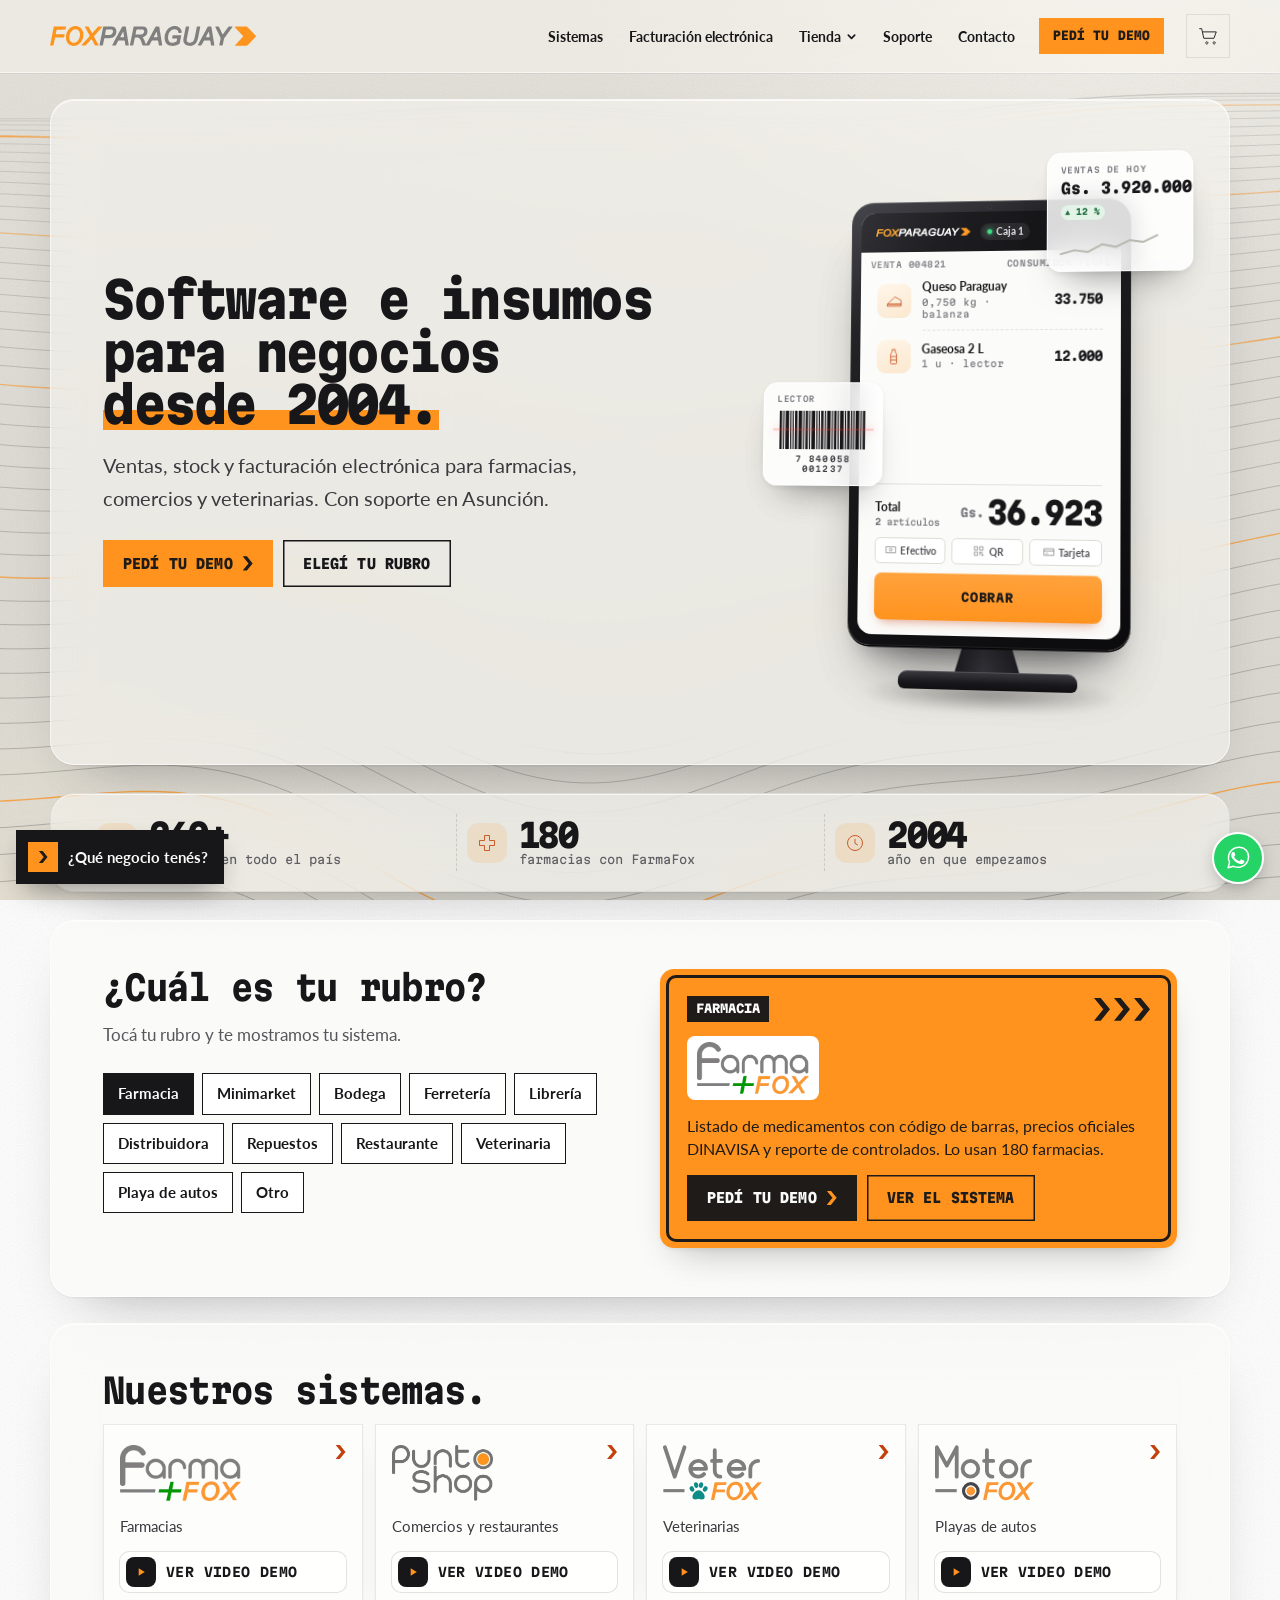
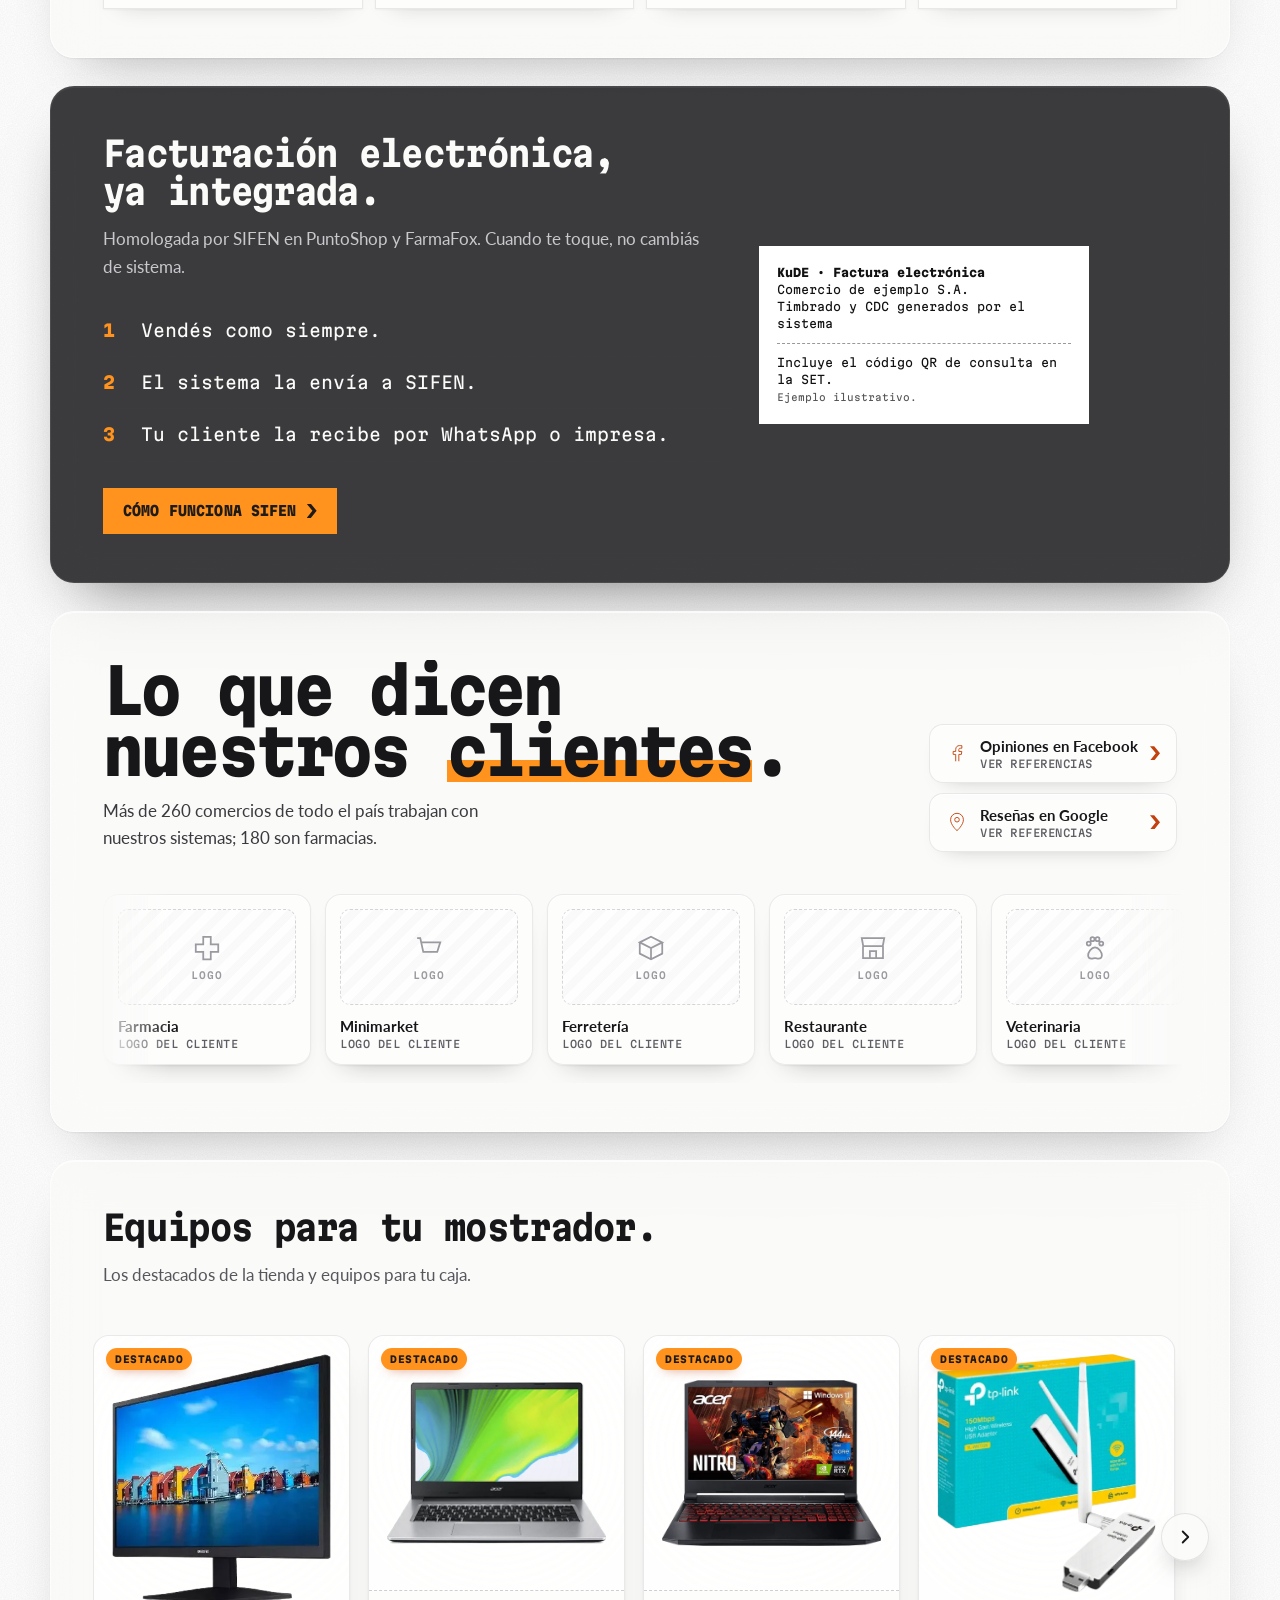
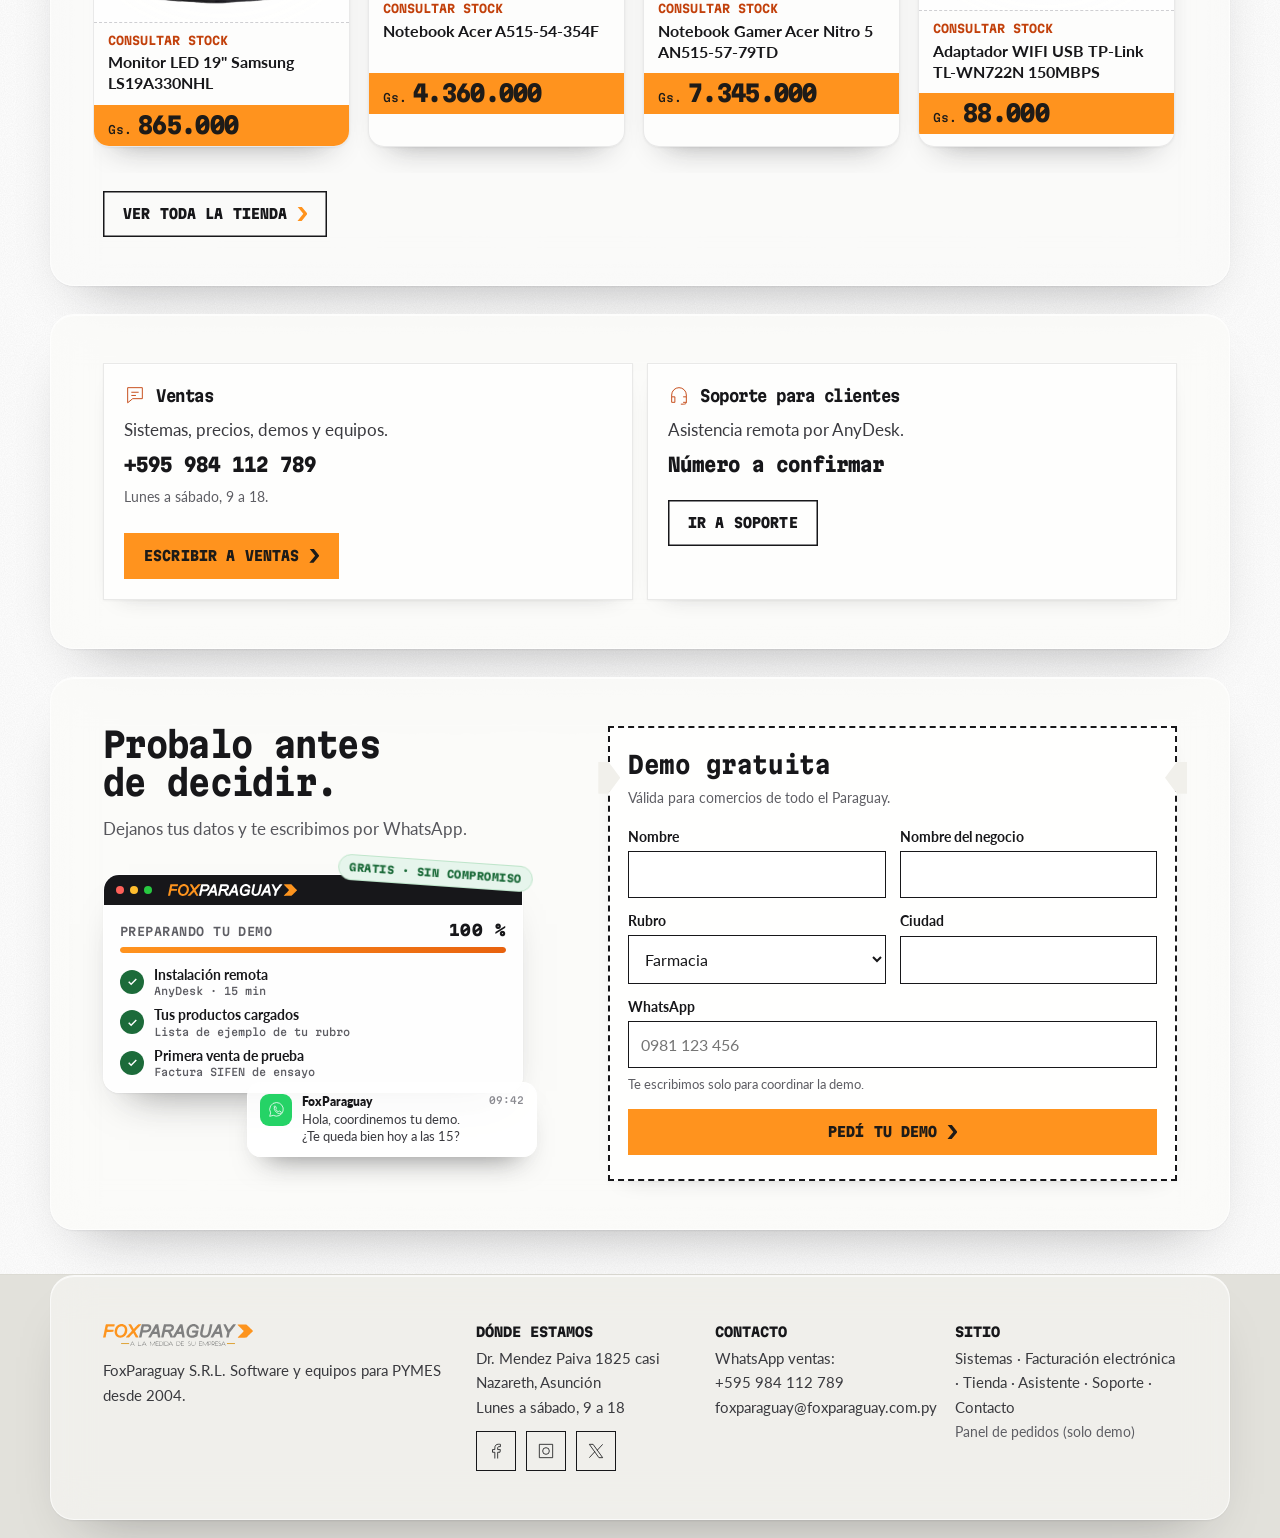
==== commit 09b3b8c5: "Add files via upload" ====
--- a/index.html
+++ b/index.html
@@ -21,7 +21,11 @@
 <link rel="preconnect" href="https://fonts.googleapis.com">
 <link rel="preconnect" href="https://fonts.gstatic.com" crossorigin>
 <link rel="stylesheet" href="https://fonts.googleapis.com/css2?family=Martian+Mono:wdth,wght@75..112.5,400..800&family=Lato:wght@400;700;900&display=swap">
-<link rel="stylesheet" href="./assets/css/fox.css?v=2026102533">
+<link rel="stylesheet" href="./assets/css/fox.css?v=2026102534">
+<script src="./assets/js/fox-config.js?v=2026102534"></script>
+<script>/* Intro: se decide antes de pintar para que el sitio no parpadee. */
+(function(d){try{var c=window.FOX_CONFIG&&FOX_CONFIG.intro;if(c&&c.activa===false)return;if(sessionStorage.getItem("foxIntro"))return;d.classList.add("fx-intro")}catch(e){}})(document.documentElement);</script>
+<script src="./assets/js/fox-intro.js?v=2026102534" defer></script>
 <script>/* Animaciones de entrada: solo si el sistema no pidió menos movimiento. Red de seguridad a los 3,5 s. */
 (function(d){if(matchMedia("(prefers-reduced-motion: reduce)").matches)return;d.classList.add("mo");setTimeout(function(){d.classList.add("mo-done")},3500)})(document.documentElement);</script>
 <script type="application/ld+json">{"@context": "https://schema.org", "@graph": [{"@type": "LocalBusiness", "@id": "https://foxparaguay.com.py/#negocio", "name": "FoxParaguay S.R.L.", "url": "https://foxparaguay.com.py/", "logo": "https://foxparaguay.com.py/assets/img/logo/foxparaguay-color.png", "image": "https://foxparaguay.com.py/assets/img/og-foxparaguay.jpg", "telephone": "+595984112789", "email": "foxparaguay@foxparaguay.com.py", "foundingDate": "2004", "address": {"@type": "PostalAddress", "streetAddress": "Dr. Mendez Paiva 1825 casi Nazareth", "addressLocality": "Asunción", "addressCountry": "PY"}, "openingHoursSpecification": [{"@type": "OpeningHoursSpecification", "dayOfWeek": ["Monday", "Tuesday", "Wednesday", "Thursday", "Friday", "Saturday"], "opens": "09:00", "closes": "18:00"}]}, {"@type": "WebSite", "url": "https://foxparaguay.com.py/", "name": "FoxParaguay", "inLanguage": "es-PY"}]}</script>
@@ -231,9 +235,8 @@
 </div>
 <button class="chat" type="button" id="chat-open" aria-label="Abrir chat con el asistente"><i><span class="chev"></span></i><span id="chat-lbl">¿Qué negocio tenés?</span></button>
 <a class="wa-float" data-whatsapp="ventas" href="./soporte/index.html" aria-label="Escribinos por WhatsApp" title="WhatsApp ventas"><svg viewBox="0 0 32 32" width="24" height="24" aria-hidden="true" focusable="false"><path fill="none" stroke="currentColor" stroke-width="2" stroke-linejoin="round" d="M26.7 5.3a14 14 0 0 0-22 16.6L2.8 29l7.3-1.9A14 14 0 0 0 26.7 5.3Z"/><path fill="currentColor" d="M11.3 8.7c-.3-.7-.6-.7-.9-.7h-.8c-.3 0-.8.1-1.2.6-.4.5-1.5 1.5-1.5 3.6s1.5 4.1 1.7 4.4c.2.3 3 4.7 7.4 6.4 3.7 1.5 4.4 1.2 5.2 1.1.8-.1 2.6-1.1 3-2.1.4-1 .4-1.9.3-2.1-.1-.2-.4-.3-.9-.5l-3-1.4c-.4-.2-.7-.3-1 .2-.3.5-1.1 1.4-1.4 1.7-.3.3-.5.3-1 .1-.5-.2-2-.7-3.7-2.3-1.4-1.2-2.3-2.7-2.5-3.2-.3-.5 0-.7.2-.9l.7-.8c.2-.3.3-.5.4-.8.2-.3.1-.6 0-.8l-1.1-2.5Z"/></svg></a>
-<script src="./assets/js/fox-config.js?v=2026102533"></script>
-<script src="./assets/js/fox.js?v=2026102533"></script>
-<script src="./assets/js/cart.js?v=2026102533"></script>
-<script src="./assets/js/fox-motion.js?v=2026102533"></script>
+<script src="./assets/js/fox.js?v=2026102534"></script>
+<script src="./assets/js/cart.js?v=2026102534"></script>
+<script src="./assets/js/fox-motion.js?v=2026102534"></script>
 </body>
 </html>
--- a/assets/css/fox.css
+++ b/assets/css/fox.css
@@ -2341,3 +2341,17 @@
   .chat i{background:var(--fox) url("data:image/svg+xml,%3Csvg xmlns='http://www.w3.org/2000/svg' viewBox='0 0 24 24' fill='none' stroke='%231E1B18' stroke-width='1.9' stroke-linejoin='round' stroke-linecap='round'%3E%3Cpath d='M4 4.5h16v11.5H9.5L4 20.5z'/%3E%3Cpath d='M8 9h8M8 12.5h5'/%3E%3C/svg%3E") center/24px no-repeat}
 }
 
+/* ==== Etapa 31: intro de entrada (propuesta B, bloque naranja) ==== */
+/* Mientras carga el script, una pantalla naranja tapa el sitio para que no se vea un parpadeo. */
+html.fx-intro{overflow:hidden}
+html.fx-intro:not(.fx-intro-on)::before{content:"";position:fixed;inset:0;z-index:9999;background:#FF931E}
+.fxi{position:fixed;inset:0;z-index:9999;display:grid;place-items:center;background:#FF931E;cursor:pointer;will-change:transform}
+.fxi-lk{width:min(62vw,820px);height:auto;overflow:visible;display:block}
+.fxi-lk path,.fxi-lk rect{fill:#fff;transform-box:fill-box;transform-origin:center}
+.fxi-lk .ln.l{transform-origin:right center}.fxi-lk .ln.r{transform-origin:left center}
+.fxi-skip{position:absolute;right:max(18px,env(safe-area-inset-right,0px));bottom:calc(18px + env(safe-area-inset-bottom,0px));font:600 .7rem/1 var(--mono,ui-monospace,monospace);letter-spacing:.12em;text-transform:uppercase;background:transparent;border:1px solid rgba(255,255,255,.8);color:#fff;padding:10px 12px;cursor:pointer}
+.fxi-skip:hover{background:#fff;color:#B85E00}
+.fxi-skip:focus-visible{outline:2px solid #fff;outline-offset:3px}
+@media (max-width:640px){.fxi-lk{width:86vw}}
+@media print{.fxi{display:none}}
+
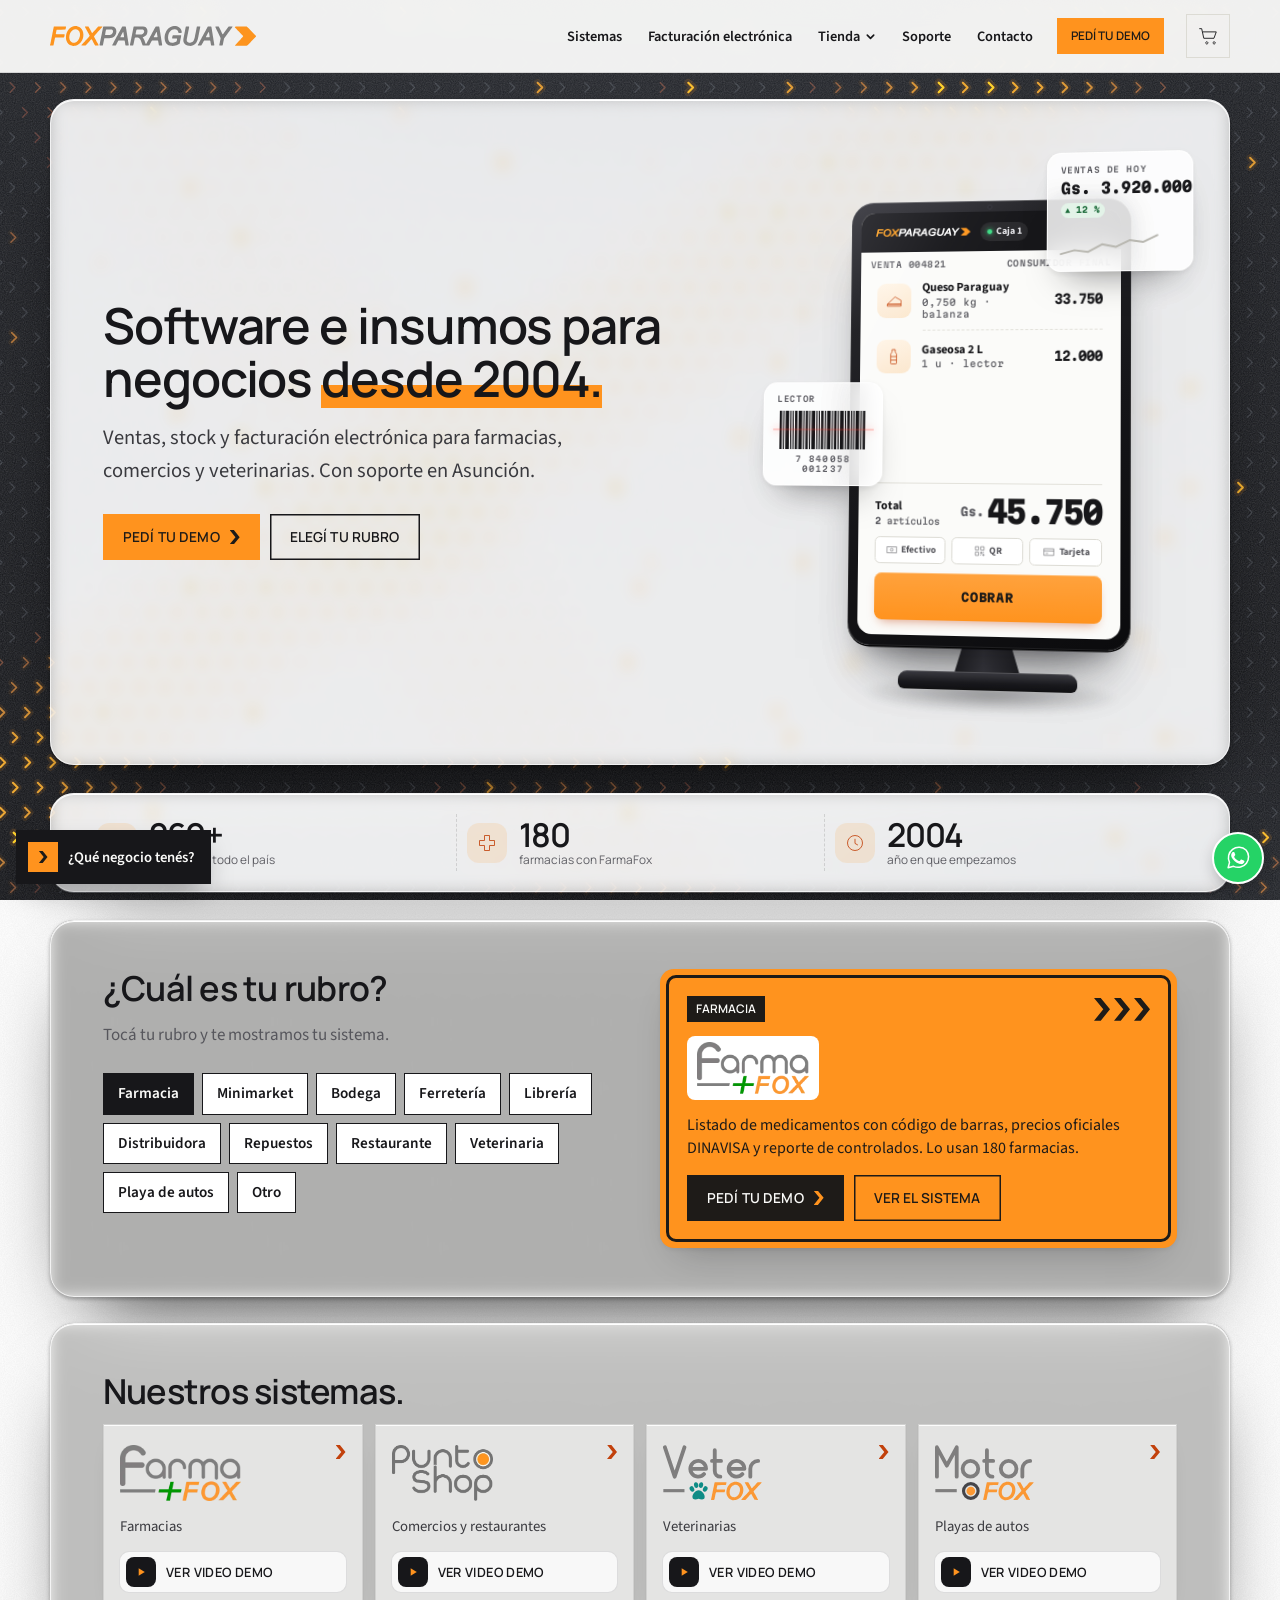
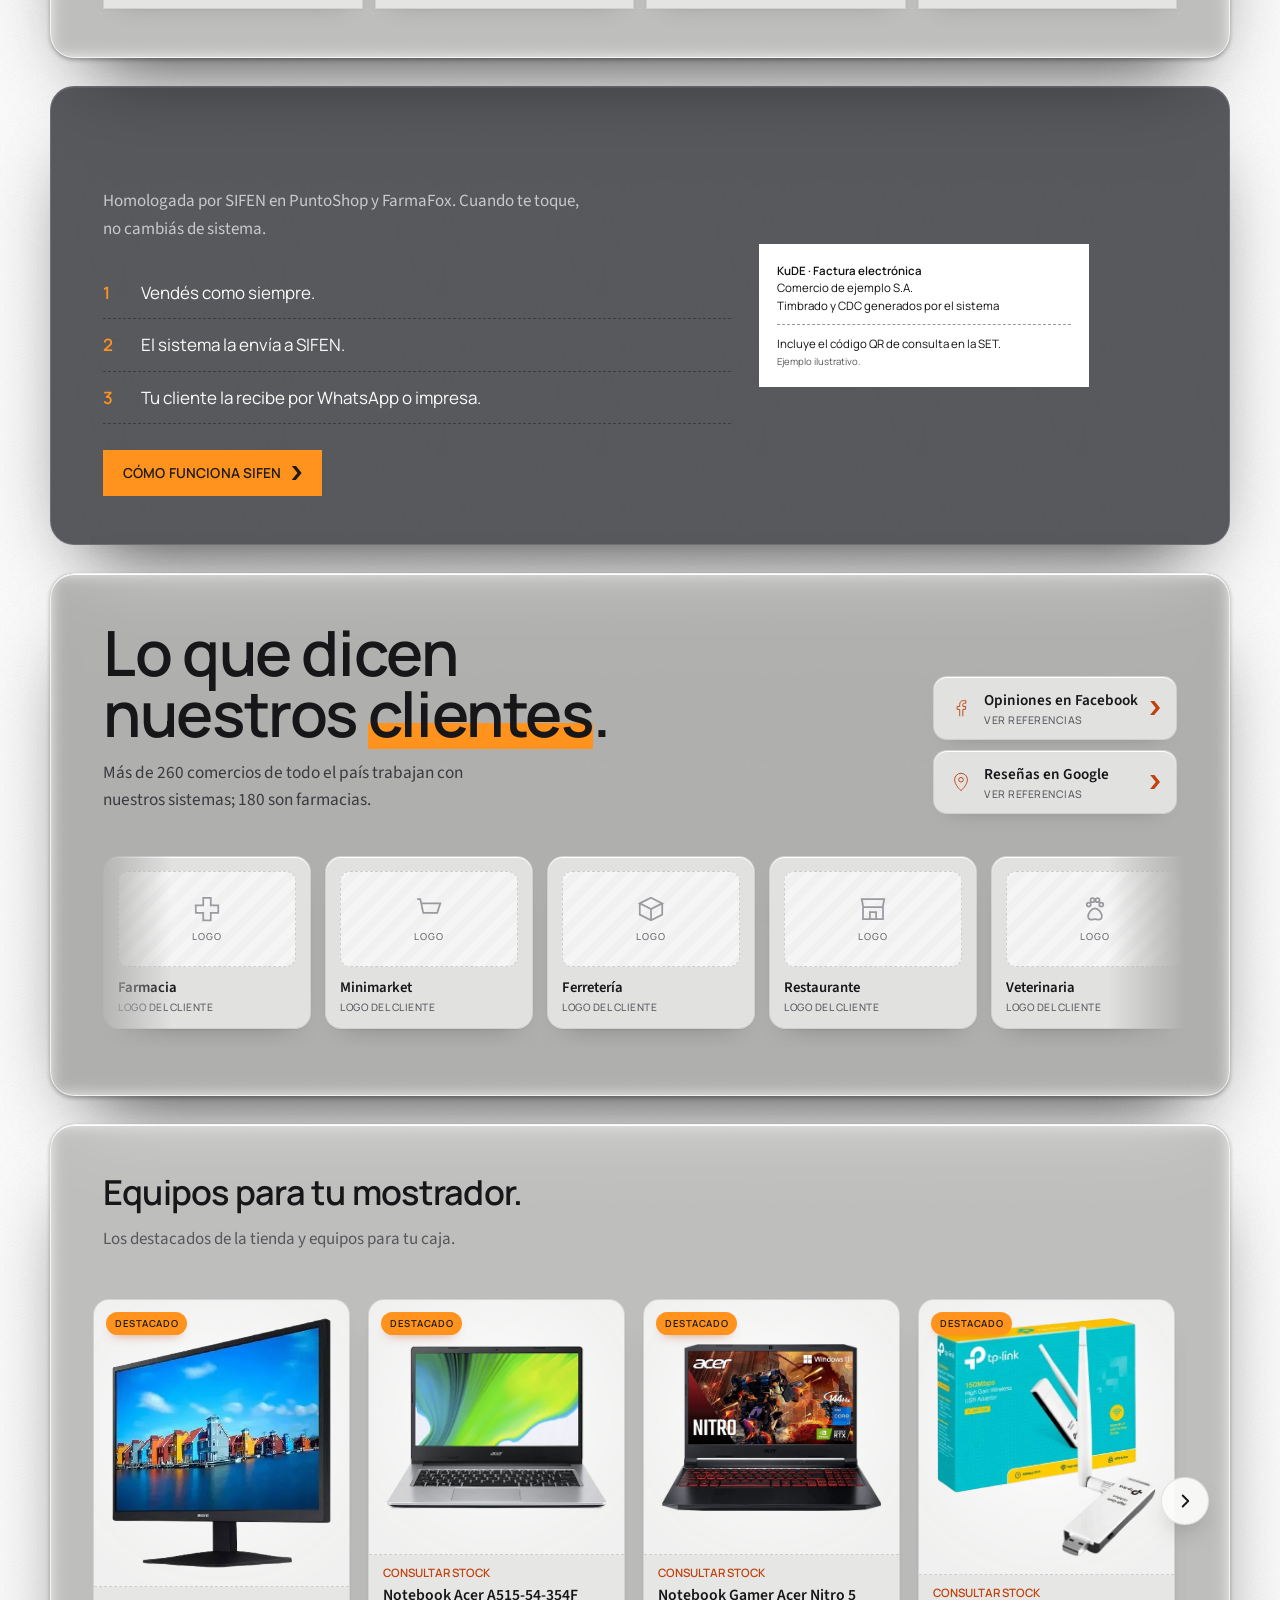
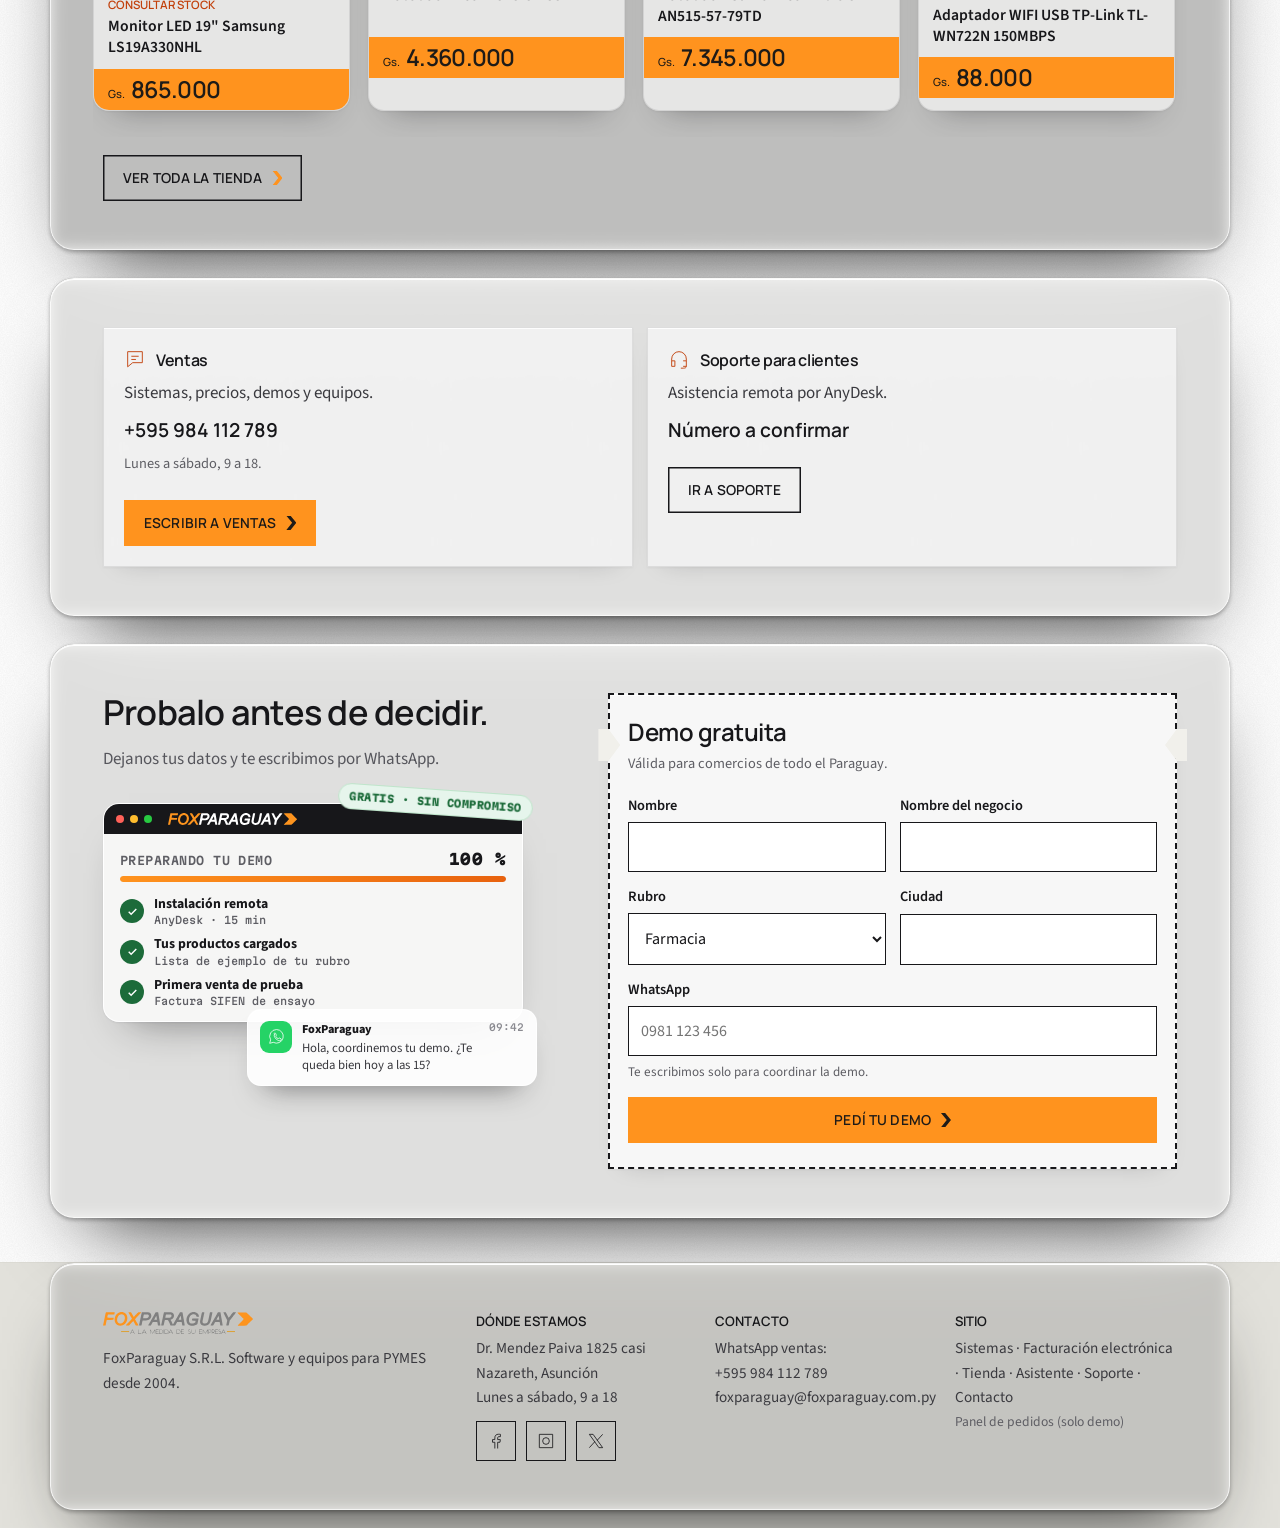
==== commit 812ae511: "Add files via upload" ====
--- a/index.html
+++ b/index.html
@@ -20,12 +20,12 @@
 <link rel="apple-touch-icon" href="./assets/img/icons/apple-touch-icon.png">
 <link rel="preconnect" href="https://fonts.googleapis.com">
 <link rel="preconnect" href="https://fonts.gstatic.com" crossorigin>
-<link rel="stylesheet" href="https://fonts.googleapis.com/css2?family=Martian+Mono:wdth,wght@75..112.5,400..800&family=Lato:wght@400;700;900&display=swap">
-<link rel="stylesheet" href="./assets/css/fox.css?v=2026102534">
-<script src="./assets/js/fox-config.js?v=2026102534"></script>
+<link rel="stylesheet" href="https://fonts.googleapis.com/css2?family=Manrope:wght@400;500;600;700&family=Source+Sans+3:wght@400;500;600;700&family=Martian+Mono:wdth,wght@75..112.5,400..800&display=swap">
+<link rel="stylesheet" href="./assets/css/fox.css?v=2026102537">
+<script src="./assets/js/fox-config.js?v=2026102537"></script>
 <script>/* Intro: se decide antes de pintar para que el sitio no parpadee. */
 (function(d){try{var c=window.FOX_CONFIG&&FOX_CONFIG.intro;if(c&&c.activa===false)return;if(sessionStorage.getItem("foxIntro"))return;d.classList.add("fx-intro")}catch(e){}})(document.documentElement);</script>
-<script src="./assets/js/fox-intro.js?v=2026102534" defer></script>
+<script src="./assets/js/fox-intro.js?v=2026102537" defer></script>
 <script>/* Animaciones de entrada: solo si el sistema no pidió menos movimiento. Red de seguridad a los 3,5 s. */
 (function(d){if(matchMedia("(prefers-reduced-motion: reduce)").matches)return;d.classList.add("mo");setTimeout(function(){d.classList.add("mo-done")},3500)})(document.documentElement);</script>
 <script type="application/ld+json">{"@context": "https://schema.org", "@graph": [{"@type": "LocalBusiness", "@id": "https://foxparaguay.com.py/#negocio", "name": "FoxParaguay S.R.L.", "url": "https://foxparaguay.com.py/", "logo": "https://foxparaguay.com.py/assets/img/logo/foxparaguay-color.png", "image": "https://foxparaguay.com.py/assets/img/og-foxparaguay.jpg", "telephone": "+595984112789", "email": "foxparaguay@foxparaguay.com.py", "foundingDate": "2004", "address": {"@type": "PostalAddress", "streetAddress": "Dr. Mendez Paiva 1825 casi Nazareth", "addressLocality": "Asunción", "addressCountry": "PY"}, "openingHoursSpecification": [{"@type": "OpeningHoursSpecification", "dayOfWeek": ["Monday", "Tuesday", "Wednesday", "Thursday", "Friday", "Saturday"], "opens": "09:00", "closes": "18:00"}]}, {"@type": "WebSite", "url": "https://foxparaguay.com.py/", "name": "FoxParaguay", "inLanguage": "es-PY"}]}</script>
@@ -235,8 +235,8 @@
 </div>
 <button class="chat" type="button" id="chat-open" aria-label="Abrir chat con el asistente"><i><span class="chev"></span></i><span id="chat-lbl">¿Qué negocio tenés?</span></button>
 <a class="wa-float" data-whatsapp="ventas" href="./soporte/index.html" aria-label="Escribinos por WhatsApp" title="WhatsApp ventas"><svg viewBox="0 0 32 32" width="24" height="24" aria-hidden="true" focusable="false"><path fill="none" stroke="currentColor" stroke-width="2" stroke-linejoin="round" d="M26.7 5.3a14 14 0 0 0-22 16.6L2.8 29l7.3-1.9A14 14 0 0 0 26.7 5.3Z"/><path fill="currentColor" d="M11.3 8.7c-.3-.7-.6-.7-.9-.7h-.8c-.3 0-.8.1-1.2.6-.4.5-1.5 1.5-1.5 3.6s1.5 4.1 1.7 4.4c.2.3 3 4.7 7.4 6.4 3.7 1.5 4.4 1.2 5.2 1.1.8-.1 2.6-1.1 3-2.1.4-1 .4-1.9.3-2.1-.1-.2-.4-.3-.9-.5l-3-1.4c-.4-.2-.7-.3-1 .2-.3.5-1.1 1.4-1.4 1.7-.3.3-.5.3-1 .1-.5-.2-2-.7-3.7-2.3-1.4-1.2-2.3-2.7-2.5-3.2-.3-.5 0-.7.2-.9l.7-.8c.2-.3.3-.5.4-.8.2-.3.1-.6 0-.8l-1.1-2.5Z"/></svg></a>
-<script src="./assets/js/fox.js?v=2026102534"></script>
-<script src="./assets/js/cart.js?v=2026102534"></script>
-<script src="./assets/js/fox-motion.js?v=2026102534"></script>
+<script src="./assets/js/fox.js?v=2026102537"></script>
+<script src="./assets/js/cart.js?v=2026102537"></script>
+<script src="./assets/js/fox-motion.js?v=2026102537"></script>
 </body>
 </html>
--- a/assets/css/fox.css
+++ b/assets/css/fox.css
@@ -20,12 +20,12 @@
 .chev{display:inline-block;width:var(--w,10px);aspect-ratio:7/10;background:var(--c,var(--fox));clip-path:polygon(0 0,42% 0,100% 50%,42% 100%,0 100%,58% 50%);flex:none}
 .cut{border:0;border-top:1px dashed var(--regla);margin:0}
 h1,h2,h3{text-wrap:balance}
-h2{font:800 clamp(1.7rem,6vw,2.6rem)/1.06 var(--mono);font-stretch:87.5%;letter-spacing:-.04em;margin:0 0 14px}
+h2{font:var(--w8) clamp(1.7rem,6vw,2.6rem)/1.06 var(--fu);font-stretch:87.5%;letter-spacing:-.04em;margin:0 0 14px}
 .sub{color:var(--texto);max-width:56ch;margin:0 0 24px}
 section{padding-block:56px}
 
 /* botones: una sola intencion por etiqueta */
-.btn{font:800 .86rem/1 var(--mono);font-stretch:87.5%;text-transform:uppercase;letter-spacing:.01em;padding:16px 20px;display:inline-flex;gap:10px;align-items:center;justify-content:center;text-decoration:none;border:0;cursor:pointer;border-radius:0;white-space:nowrap;transition:transform .2s cubic-bezier(.16,1,.3,1)}
+.btn{font:var(--w8) .86rem/1 var(--fu);font-stretch:87.5%;text-transform:uppercase;letter-spacing:.01em;padding:16px 20px;display:inline-flex;gap:10px;align-items:center;justify-content:center;text-decoration:none;border:0;cursor:pointer;border-radius:0;white-space:nowrap;transition:transform .2s cubic-bezier(.16,1,.3,1)}
 .btn:active{transform:translateY(1px) scale(.99)}
 .btn.demo{background:var(--fox);color:var(--carbon)} .btn.demo .chev{--c:var(--carbon)}
 .btn.dark{background:var(--tinta);color:var(--papel)} .btn.dark .chev{--c:var(--fox)}
@@ -42,16 +42,16 @@
 .menu span,.menu span::before,.menu span::after{display:block;width:18px;height:2px;background:var(--tinta);position:relative}
 .menu span::before,.menu span::after{content:"";position:absolute;left:0}.menu span::before{top:-6px}.menu span::after{top:6px}
 .drawer{border-top:1px dashed var(--regla);padding-block:8px 18px}
-.drawer a{display:flex;justify-content:space-between;align-items:center;padding:14px 0;border-bottom:1px dashed var(--regla);font:700 1rem var(--lato);text-decoration:none}
+.drawer a{display:flex;justify-content:space-between;align-items:center;padding:14px 0;border-bottom:1px dashed var(--regla);font:var(--w7) 1rem var(--lato);text-decoration:none}
 .drawer a:last-child{border-bottom:0}
 
 /* hero */
 .hero{padding-block:36px 48px;display:grid;gap:36px}
-.hero h1{font:800 clamp(2.1rem,9vw,4rem)/1.04 var(--mono);font-stretch:87.5%;letter-spacing:-.045em;margin:0}
+.hero h1{font:var(--w8) clamp(2.1rem,9vw,4rem)/1.04 var(--fu);font-stretch:87.5%;letter-spacing:-.045em;margin:0}
 .hero h1 mark{background:linear-gradient(transparent 60%,var(--fox) 60% 94%,transparent 94%);color:inherit}
 .hero .lead{font-size:1.08rem;color:var(--texto);margin:18px 0 26px;max-width:40ch}
 .hero .ctas{display:flex;gap:10px;flex-wrap:wrap}
-.ticket{width:min(330px,100%);margin:0 auto;background:var(--blanco);color:#111;font:400 .72rem/1.55 var(--mono);padding:24px 20px 20px;position:relative;transform:rotate(1deg);box-shadow:0 1px 0 #e5e5e5,0 26px 50px -26px rgba(23,23,26,.4);
+.ticket{width:min(330px,100%);margin:0 auto;background:var(--blanco);color:#111;font:400 .72rem/1.55 var(--fu);padding:24px 20px 20px;position:relative;transform:rotate(1deg);box-shadow:0 1px 0 #e5e5e5,0 26px 50px -26px rgba(23,23,26,.4);
   -webkit-mask:linear-gradient(#000 0 0) top/100% calc(100% - 9px) no-repeat,conic-gradient(from -45deg at bottom,#0000,#000 1deg 89deg,#0000 90deg) bottom/12px 9px repeat-x;
   mask:linear-gradient(#000 0 0) top/100% calc(100% - 9px) no-repeat,conic-gradient(from -45deg at bottom,#0000,#000 1deg 89deg,#0000 90deg) bottom/12px 9px repeat-x}
 .ticket .tl{width:150px;margin:0 auto 6px;filter:grayscale(1) contrast(1.7)}
@@ -59,34 +59,34 @@
 .ticket hr{border:0;border-top:1px dashed #9a9a9a;margin:9px 0}
 .ticket .r{display:grid;grid-template-columns:1fr auto;gap:8px}
 .ticket .r span:first-child{text-transform:uppercase}
-.ticket .tot{font:800 1.1rem/1.2 var(--mono);display:grid;grid-template-columns:1fr auto}
+.ticket .tot{font:var(--w8) 1.1rem/1.2 var(--fu);display:grid;grid-template-columns:1fr auto}
 .ticket .bar{height:40px;margin:12px 4px 6px;background:repeating-linear-gradient(90deg,#111 0 2px,#fff 2px 4px,#111 4px 5px,#fff 5px 8px,#111 8px 11px,#fff 11px 12px,#111 12px 13px,#fff 13px 16px)}
-.ticket .ej{position:absolute;right:12px;bottom:78px;background:#fff;font:800 .64rem/1 var(--mono);color:var(--tostado);border:1.5px solid var(--tostado);padding:5px 7px;transform:rotate(-8deg);text-transform:uppercase}
+.ticket .ej{position:absolute;right:12px;bottom:78px;background:#fff;font:var(--w8) .64rem/1 var(--fu);color:var(--tostado);border:1.5px solid var(--tostado);padding:5px 7px;transform:rotate(-8deg);text-transform:uppercase}
 @media (prefers-reduced-motion:no-preference){.ticket{animation:print 1.5s steps(22) .2s both}@keyframes print{from{clip-path:inset(0 0 100% 0)}to{clip-path:inset(0)}}}
 
 /* cifras */
 .facts{display:grid;grid-template-columns:1fr 1fr;gap:0;border-block:1px dashed var(--regla)}
-.facts div{padding:18px 4px;font:400 .8rem/1.35 var(--mono);color:var(--termico)}
+.facts div{padding:18px 4px;font:400 .8rem/1.35 var(--fu);color:var(--termico)}
 .facts div:first-child{grid-column:1/-1;border-bottom:1px dashed var(--regla)}
-.facts b{display:block;font:800 2.4rem/1 var(--mono);font-stretch:87.5%;letter-spacing:-.04em;color:var(--tinta);margin-bottom:4px}
+.facts b{display:block;font:var(--w8) 2.4rem/1 var(--fu);font-stretch:87.5%;letter-spacing:-.04em;color:var(--tinta);margin-bottom:4px}
 .facts div:first-child b{font-size:3.4rem}
 
 /* selector de rubro */
 .rubros{display:flex;flex-wrap:wrap;gap:8px;margin:0 0 20px;padding:0;border:0}
 .rubros legend{position:absolute;width:1px;height:1px;overflow:hidden;clip:rect(0 0 0 0)}
 .rubros input{position:absolute;opacity:0;pointer-events:none}
-.rubros label{font:700 .95rem/1 var(--lato);padding:12px 14px;background:var(--blanco);border:1.5px solid var(--tinta);cursor:pointer;user-select:none;transition:background .15s}
+.rubros label{font:var(--w7) .95rem/1 var(--lato);padding:12px 14px;background:var(--blanco);border:1.5px solid var(--tinta);cursor:pointer;user-select:none;transition:background .15s}
 .rubros input:checked+label{background:var(--tinta);color:var(--papel)}
 .rubros input:focus-visible+label{outline:3px solid var(--tostado);outline-offset:2px}
 .sign{background:var(--fox);border-radius:14px;padding:6px}
 .sign .in{border:3px solid var(--carbon);border-radius:10px;padding:18px;display:grid;gap:14px;color:var(--carbon)}
 .sign .top{display:flex;justify-content:space-between;align-items:center;gap:12px}
-.sign .k{font:800 .74rem/1 var(--mono);text-transform:uppercase;background:var(--carbon);color:var(--papel);padding:7px 9px}
+.sign .k{font:var(--w8) .74rem/1 var(--fu);text-transform:uppercase;background:var(--carbon);color:var(--papel);padding:7px 9px}
 .sign .seq{display:flex;gap:4px}.sign .seq .chev{--w:16px;--c:var(--carbon)}
 @media (prefers-reduced-motion:no-preference){.sign .seq .chev{animation:seq 1.6s infinite steps(1)}.sign .seq .chev:nth-child(2){animation-delay:.2s}.sign .seq .chev:nth-child(3){animation-delay:.4s}@keyframes seq{0%{opacity:.2}15%{opacity:1}80%{opacity:1}100%{opacity:.2}}}
 .sign .brand{display:flex;align-items:center;gap:14px;min-height:64px}
 .sign .brand img{height:64px;width:auto;background:var(--blanco);border-radius:8px;padding:6px 10px}
-.sign .brand strong{font:800 2rem/1 var(--mono);font-stretch:87.5%;letter-spacing:-.04em}
+.sign .brand strong{font:var(--w8) 2rem/1 var(--fu);font-stretch:87.5%;letter-spacing:-.04em}
 .sign p{margin:0;font-size:1rem;line-height:1.45}
 .sign .acts{display:flex;gap:10px;flex-wrap:wrap}
 .sign .acts .btn.dark{background:var(--carbon)}
@@ -96,25 +96,25 @@
 .fe h2{color:var(--papel)}
 .fe .sub{color:#C9C9CD}
 .fe .grid{display:grid;gap:28px}
-.fe ol{list-style:none;margin:0 0 26px;padding:0;counter-reset:p;font:400 .86rem/1.4 var(--mono)}
+.fe ol{list-style:none;margin:0 0 26px;padding:0;counter-reset:p;font:400 .86rem/1.4 var(--fu)}
 .fe ol li{display:grid;grid-template-columns:28px 1fr;gap:10px;padding:12px 0;border-bottom:1px dashed #3B3B40;counter-increment:p}
-.fe ol li::before{content:counter(p);font-weight:800;color:var(--fox)}
-.fe .kuatia{background:var(--blanco);color:#111;font:400 .72rem/1.5 var(--mono);padding:18px;max-width:330px}
-.fe .kuatia b{font-weight:800}
+.fe ol li::before{content:counter(p);font-weight:var(--w8);color:var(--fox)}
+.fe .kuatia{background:var(--blanco);color:#111;font:400 .72rem/1.5 var(--fu);padding:18px;max-width:330px}
+.fe .kuatia b{font-weight:var(--w8)}
 .fe .kuatia .qr{width:84px;height:84px;margin:10px 0;background:conic-gradient(#111 25%,#fff 0 50%,#111 0 75%,#fff 0) 0 0/14px 14px;border:6px solid #111}
 .fe .kuatia small{color:#555}
 
 /* capturas */
 .shots{display:grid;gap:18px}
 .frame{background:var(--blanco);border:1px solid var(--regla);padding:8px;margin:0}
-.frame figcaption{font:400 .74rem/1.4 var(--mono);color:var(--termico);padding:10px 2px 2px}
+.frame figcaption{font:400 .74rem/1.4 var(--fu);color:var(--termico);padding:10px 2px 2px}
 .video{display:flex;gap:14px;align-items:center;padding:16px;border:1.5px solid var(--tinta);text-decoration:none;background:var(--blanco)}
 .video .play{width:46px;height:46px;background:var(--fox);clip-path:polygon(18% 8%,92% 50%,18% 92%);flex:none}
 .video b{display:block}.video span{color:var(--termico);font-size:.9rem}
 
 /* testimonios (espacio marcado) */
 .slot{border:2px dashed var(--regla);padding:22px;display:grid;gap:8px;background:repeating-linear-gradient(-45deg,transparent 0 14px,rgba(207,207,210,.25) 14px 15px)}
-.slot b{font:800 1rem var(--mono);font-stretch:87.5%}
+.slot b{font:var(--w8) 1rem var(--fu);font-stretch:87.5%}
 .slot span{color:var(--termico);font-size:.95rem}
 
 /* tienda */
@@ -123,19 +123,19 @@
 .tag .im{aspect-ratio:1;display:grid;place-items:center;padding:18px;border-bottom:1px dashed var(--regla)}
 .tag .im img{max-height:100%;object-fit:contain}
 .tag .tx{padding:12px 14px 0;display:grid;gap:6px}
-.tag .st{font:700 .72rem/1 var(--mono);text-transform:uppercase;color:#1C6B3A}
-.tag .nm{font:500 .74rem/1.35 var(--mono);text-transform:uppercase;min-height:3em}
+.tag .st{font:var(--w7) .72rem/1 var(--fu);text-transform:uppercase;color:#1C6B3A}
+.tag .nm{font:500 .74rem/1.35 var(--fu);text-transform:uppercase;min-height:3em}
 .tag .pz{display:flex;align-items:baseline;gap:6px;background:var(--fox);padding:9px 14px;margin-top:10px;color:var(--carbon)}
-.tag .pz b{font:800 1.45rem/1 var(--mono);font-stretch:87.5%;letter-spacing:-.03em}
-.tag .pz small{font:500 .7rem var(--mono)}
+.tag .pz b{font:var(--w8) 1.45rem/1 var(--fu);font-stretch:87.5%;letter-spacing:-.03em}
+.tag .pz small{font:500 .7rem var(--fu)}
 .more{margin-top:18px}
 
 /* clientes / soporte */
 .split{display:grid;gap:14px}
 .box{border:1.5px solid var(--tinta);padding:20px;background:var(--blanco);display:grid;gap:10px;align-content:start}
-.box h3{font:800 1.25rem/1.1 var(--mono);font-stretch:87.5%;letter-spacing:-.03em;margin:0}
+.box h3{font:var(--w8) 1.25rem/1.1 var(--fu);font-stretch:87.5%;letter-spacing:-.03em;margin:0}
 .box p{margin:0;color:var(--texto)}
-.box .num{font:800 1.2rem var(--mono);font-stretch:87.5%;user-select:all}
+.box .num{font:var(--w8) 1.2rem var(--fu);font-stretch:87.5%;user-select:all}
 .box .note{font-size:.85rem;color:var(--termico)}
 
 /* cupon demo */
@@ -146,30 +146,30 @@
 .coupon h2{margin-bottom:6px}
 form{display:grid;gap:14px;margin-top:18px}
 .f{display:grid;gap:6px}
-.f label{font:700 .9rem var(--lato)}
+.f label{font:var(--w7) .9rem var(--lato)}
 .f input,.f select{font:400 1rem var(--lato);padding:13px 12px;border:1.5px solid var(--tinta);background:var(--blanco);color:var(--tinta);border-radius:0;width:100%}
 .f small{color:var(--termico);font-size:.82rem}
 .f .err{color:#B42318;font-size:.85rem;display:none}
 .f.bad input,.f.bad select{border-color:#B42318}.f.bad .err{display:block}
-.done{display:none;padding:18px;background:var(--fox);color:var(--carbon);font:700 1rem/1.4 var(--lato)}
-.done b{font:800 1.3rem/1.1 var(--mono);font-stretch:87.5%;display:block;margin-bottom:6px}
+.done{display:none;padding:18px;background:var(--fox);color:var(--carbon);font:var(--w7) 1rem/1.4 var(--lato)}
+.done b{font:var(--w8) 1.3rem/1.1 var(--fu);font-stretch:87.5%;display:block;margin-bottom:6px}
 .coupon.sent form{display:none}.coupon.sent .done{display:block}
 
 /* footer */
 .ftr{border-top:1px dashed var(--regla);padding-block:32px 96px;display:grid;gap:22px;font-size:.92rem;color:var(--texto)}
 .ftr img{width:150px}
 .ftr .cols{display:grid;gap:18px}
-.ftr b{display:block;color:var(--tinta);font:800 .82rem var(--mono);text-transform:uppercase;margin-bottom:6px}
+.ftr b{display:block;color:var(--tinta);font:var(--w8) .82rem var(--fu);text-transform:uppercase;margin-bottom:6px}
 .ftr a{text-decoration:none}
 
 /* webchat lanzador */
-.chat{position:fixed;right:max(16px,env(safe-area-inset-right,0px));bottom:calc(16px + env(safe-area-inset-bottom,0px));z-index:40;display:flex;align-items:center;gap:10px;background:var(--tinta);color:var(--papel);border:0;padding:12px 16px 12px 12px;font:700 .92rem var(--lato);cursor:pointer;box-shadow:0 12px 28px -10px rgba(23,23,26,.5)}
+.chat{position:fixed;right:max(16px,env(safe-area-inset-right,0px));bottom:calc(16px + env(safe-area-inset-bottom,0px));z-index:40;display:flex;align-items:center;gap:10px;background:var(--tinta);color:var(--papel);border:0;padding:12px 16px 12px 12px;font:var(--w7) .92rem var(--lato);cursor:pointer;box-shadow:0 12px 28px -10px rgba(23,23,26,.5)}
 .chat i{width:30px;height:30px;background:var(--fox);display:grid;place-items:center}
 .chat i .chev{--c:var(--carbon);--w:9px}
 
 /* escritorio */
 @media (min-width:900px){
-  .hdr nav{display:flex;gap:24px;margin-left:auto;font:700 .9rem var(--lato)}
+  .hdr nav{display:flex;gap:24px;margin-left:auto;font:var(--w7) .9rem var(--lato)}
   .hdr nav a{text-decoration:none}
   .hdr .btn{margin-left:8px}
   .menu,.drawer{display:none!important}
@@ -190,47 +190,47 @@
 
 
 /* ---- FarmaFox ---- */
-.crumb{font:500 .74rem/1 var(--mono);text-transform:uppercase;color:var(--termico);padding-top:22px;display:flex;gap:8px;align-items:center}
+.crumb{font:500 .74rem/1 var(--fu);text-transform:uppercase;color:var(--termico);padding-top:22px;display:flex;gap:8px;align-items:center}
 .crumb a{text-decoration:none}
 .fhero{display:grid;gap:30px;padding-block:22px 48px}
 .fhero .flogo{width:170px;margin-bottom:18px}
-.fhero h1{font:800 clamp(2rem,8.4vw,3.2rem)/1.05 var(--mono);font-stretch:87.5%;letter-spacing:-.045em;margin:0}
+.fhero h1{font:var(--w8) clamp(2rem,8.4vw,3.2rem)/1.05 var(--fu);font-stretch:87.5%;letter-spacing:-.045em;margin:0}
 .fhero .lead{font-size:1.08rem;color:var(--texto);margin:16px 0 24px;max-width:42ch}
 .fhero .ctas{display:flex;gap:10px;flex-wrap:wrap}
 .photo{position:relative;min-height:300px;overflow:hidden;background:var(--blanco);border:1px solid var(--regla)}
 .photo img{position:absolute;inset:0;width:100%;height:100%;object-fit:cover;object-position:18% 40%}
 .photo .sign{position:absolute;right:12px;bottom:12px;max-width:250px}
 .photo .sign .in{padding:12px 14px;gap:4px}
-.photo .sign b{font:800 2.6rem/1 var(--mono);font-stretch:87.5%;letter-spacing:-.04em}
-.photo .sign span{font:700 .9rem/1.3 var(--lato)}
+.photo .sign b{font:var(--w8) 2.6rem/1 var(--fu);font-stretch:87.5%;letter-spacing:-.04em}
+.photo .sign span{font:var(--w7) .9rem/1.3 var(--lato)}
 .solves{list-style:none;margin:0;padding:0}
 .solves li{display:grid;gap:4px;padding:16px 0;border-bottom:1px dashed var(--regla)}
 .solves li:first-child{border-top:1px dashed var(--regla)}
-.solves .q{display:flex;gap:10px;align-items:baseline;font:800 1rem/1.25 var(--mono);font-stretch:87.5%;text-transform:uppercase}
+.solves .q{display:flex;gap:10px;align-items:baseline;font:var(--w8) 1rem/1.25 var(--fu);font-stretch:87.5%;text-transform:uppercase}
 .solves .q::after{content:"";order:2;flex:1;min-width:12px;border-bottom:2px dotted var(--regla);transform:translateY(-4px)}
-.solves .q b{order:3;background:var(--fox);color:var(--carbon);padding:4px 7px;font-weight:800;white-space:nowrap}
+.solves .q b{order:3;background:var(--fox);color:var(--carbon);padding:4px 7px;font-weight:var(--w8);white-space:nowrap}
 .solves .q span{order:1}
 .solves p{margin:0;color:var(--texto)}
 .groups{display:grid;gap:14px;margin-top:22px}
 .grp{background:var(--blanco);border:1px solid var(--regla);padding:18px}
-.grp h3{font:800 1.05rem/1.1 var(--mono);font-stretch:87.5%;text-transform:uppercase;margin:0 0 10px;display:flex;gap:8px;align-items:center}
+.grp h3{font:var(--w8) 1.05rem/1.1 var(--fu);font-stretch:87.5%;text-transform:uppercase;margin:0 0 10px;display:flex;gap:8px;align-items:center}
 .grp ul{margin:0;padding:0;list-style:none;display:grid;gap:8px}
 .grp li{padding-left:18px;position:relative;line-height:1.45}
 .grp li::before{content:"";position:absolute;left:0;top:.45em;width:7px;height:10px;background:var(--fox);clip-path:polygon(0 0,42% 0,100% 50%,42% 100%,0 100%,58% 50%)}
 .big-shot{margin-top:8px}
-.req{background:var(--blanco);color:#111;font:400 .8rem/1.6 var(--mono);padding:22px 20px 26px;max-width:420px;box-shadow:0 1px 0 #e5e5e5,0 24px 46px -26px rgba(23,23,26,.4);
+.req{background:var(--blanco);color:#111;font:400 .8rem/1.6 var(--fu);padding:22px 20px 26px;max-width:420px;box-shadow:0 1px 0 #e5e5e5,0 24px 46px -26px rgba(23,23,26,.4);
   -webkit-mask:linear-gradient(#000 0 0) top/100% calc(100% - 9px) no-repeat,conic-gradient(from -45deg at bottom,#0000,#000 1deg 89deg,#0000 90deg) bottom/12px 9px repeat-x;
   mask:linear-gradient(#000 0 0) top/100% calc(100% - 9px) no-repeat,conic-gradient(from -45deg at bottom,#0000,#000 1deg 89deg,#0000 90deg) bottom/12px 9px repeat-x}
-.req .c{text-align:center;font-weight:800}
+.req .c{text-align:center;font-weight:var(--w8)}
 .req hr{border:0;border-top:1px dashed #9a9a9a;margin:10px 0}
 .req .r{display:grid;grid-template-columns:22px 1fr;gap:6px}
-.req .r i{font-style:normal;font-weight:800}
+.req .r i{font-style:normal;font-weight:var(--w8)}
 .req .r small{color:#666}
 .req-wrap{display:grid;gap:26px}
 .req-wrap .tip{color:var(--texto);max-width:46ch}
 .faq details{border-bottom:1px dashed var(--regla)}
 .faq details:first-of-type{border-top:1px dashed var(--regla)}
-.faq summary{list-style:none;cursor:pointer;padding:18px 34px 18px 0;font:700 1.05rem/1.35 var(--lato);position:relative}
+.faq summary{list-style:none;cursor:pointer;padding:18px 34px 18px 0;font:var(--w7) 1.05rem/1.35 var(--lato);position:relative}
 .faq summary::-webkit-details-marker{display:none}
 .faq summary::after{content:"";position:absolute;right:6px;top:50%;width:9px;height:13px;margin-top:-6px;background:var(--tostado);clip-path:polygon(0 0,42% 0,100% 50%,42% 100%,0 100%,58% 50%);transition:transform .2s}
 .faq details[open] summary::after{transform:rotate(90deg)}
@@ -251,27 +251,27 @@
 
 
 /* ---- Facturacion electronica ---- */
-.crumb{font:500 .74rem/1 var(--mono);text-transform:uppercase;color:var(--termico);padding-top:22px;display:flex;gap:8px;align-items:center}
+.crumb{font:500 .74rem/1 var(--fu);text-transform:uppercase;color:var(--termico);padding-top:22px;display:flex;gap:8px;align-items:center}
 .crumb a{text-decoration:none}
 .ehero{display:grid;gap:30px;padding-block:22px 48px}
-.ehero h1{font:800 clamp(2rem,8.4vw,3.2rem)/1.05 var(--mono);font-stretch:87.5%;letter-spacing:-.045em;margin:0}
+.ehero h1{font:var(--w8) clamp(2rem,8.4vw,3.2rem)/1.05 var(--fu);font-stretch:87.5%;letter-spacing:-.045em;margin:0}
 .ehero h1 mark{background:linear-gradient(transparent 60%,var(--fox) 60% 94%,transparent 94%);color:inherit}
 .ehero .lead{font-size:1.08rem;color:var(--texto);margin:16px 0 24px;max-width:44ch}
 .ehero .ctas{display:flex;gap:10px;flex-wrap:wrap}
-.kude{width:min(340px,100%);margin:0 auto;background:var(--blanco);color:#111;font:400 .7rem/1.55 var(--mono);padding:22px 18px 22px;position:relative;transform:rotate(-1deg);box-shadow:0 1px 0 #e5e5e5,0 26px 50px -26px rgba(23,23,26,.4);
+.kude{width:min(340px,100%);margin:0 auto;background:var(--blanco);color:#111;font:400 .7rem/1.55 var(--fu);padding:22px 18px 22px;position:relative;transform:rotate(-1deg);box-shadow:0 1px 0 #e5e5e5,0 26px 50px -26px rgba(23,23,26,.4);
   -webkit-mask:linear-gradient(#000 0 0) top/100% calc(100% - 9px) no-repeat,conic-gradient(from -45deg at bottom,#0000,#000 1deg 89deg,#0000 90deg) bottom/12px 9px repeat-x;
   mask:linear-gradient(#000 0 0) top/100% calc(100% - 9px) no-repeat,conic-gradient(from -45deg at bottom,#0000,#000 1deg 89deg,#0000 90deg) bottom/12px 9px repeat-x}
 .kude .c{text-align:center}.kude hr{border:0;border-top:1px dashed #9a9a9a;margin:9px 0}
 .kude .r{display:grid;grid-template-columns:auto 1fr;gap:10px}.kude .r span:last-child{text-align:right}
-.kude .lbl{display:inline-block;font:800 .66rem/1 var(--mono);background:#111;color:#fff;padding:4px 6px;margin-bottom:6px}
+.kude .lbl{display:inline-block;font:var(--w8) .66rem/1 var(--fu);background:#111;color:#fff;padding:4px 6px;margin-bottom:6px}
 .kude .cdc{word-break:break-all;letter-spacing:.06em}
-.kude .ok{display:flex;gap:8px;align-items:center;font-weight:800;color:#1C6B3A;margin-top:8px}
+.kude .ok{display:flex;gap:8px;align-items:center;font-weight:var(--w8);color:#1C6B3A;margin-top:8px}
 .kude .ok::before{content:"";width:12px;height:12px;background:#1C6B3A;clip-path:polygon(14% 52%,0 66%,38% 100%,100% 22%,86% 8%,38% 72%)}
-.kude .ej{position:absolute;right:12px;top:18px;background:#fff;font:800 .64rem/1 var(--mono);color:var(--tostado);border:1.5px solid var(--tostado);padding:5px 7px;transform:rotate(8deg);text-transform:uppercase}
+.kude .ej{position:absolute;right:12px;top:18px;background:#fff;font:var(--w8) .64rem/1 var(--fu);color:var(--tostado);border:1.5px solid var(--tostado);padding:5px 7px;transform:rotate(8deg);text-transform:uppercase}
 .gloss{list-style:none;margin:0;padding:0}
 .gloss li{display:grid;gap:4px;padding:16px 0;border-bottom:1px dashed var(--regla)}
 .gloss li:first-child{border-top:1px dashed var(--regla)}
-.gloss b{font:800 1rem/1.2 var(--mono);font-stretch:87.5%;text-transform:uppercase}
+.gloss b{font:var(--w8) 1rem/1.2 var(--fu);font-stretch:87.5%;text-transform:uppercase}
 .gloss span{color:var(--texto)}
 /* cronograma */
 .tl{list-style:none;margin:24px 0 0;padding:0;position:relative}
@@ -282,43 +282,43 @@
 .tl li.next::before{background:var(--fox);border-color:var(--carbon)}
 .tl li.today{padding-bottom:20px}
 .tl li.today::before{width:16px;height:22px;top:0;border:0;background:var(--tostado);clip-path:polygon(0 0,42% 0,100% 50%,42% 100%,0 100%,58% 50%)}
-.tl .d{font:800 1.15rem/1.2 var(--mono);font-stretch:87.5%;letter-spacing:-.02em;display:block}
+.tl .d{font:var(--w8) 1.15rem/1.2 var(--fu);font-stretch:87.5%;letter-spacing:-.02em;display:block}
 .tl li.past .d{text-decoration:line-through;text-decoration-thickness:1px}
 .tl .g{font-size:.95rem}
 .tl li.today .d{color:var(--tostado)}
 .nums{display:grid;grid-template-columns:1fr 1fr;border-block:1px dashed var(--regla);margin-top:8px}
-.nums div{padding:18px 4px;font:400 .8rem/1.35 var(--mono);color:var(--termico)}
+.nums div{padding:18px 4px;font:400 .8rem/1.35 var(--fu);color:var(--termico)}
 .nums div+div{border-left:1px dashed var(--regla);padding-left:16px}
-.nums b{display:block;font:800 2.2rem/1 var(--mono);font-stretch:87.5%;letter-spacing:-.04em;color:var(--tinta);margin-bottom:4px}
+.nums b{display:block;font:var(--w8) 2.2rem/1 var(--fu);font-stretch:87.5%;letter-spacing:-.04em;color:var(--tinta);margin-bottom:4px}
 .src{font-size:.8rem;color:var(--termico);margin:14px 0 0}
 .src a{color:var(--termico)}
 /* flujo */
 .flow{list-style:none;margin:24px 0 0;padding:0;display:grid;gap:10px}
 .flow li{background:var(--blanco);color:var(--tinta);border:1.5px solid var(--papel);padding:16px;position:relative;display:grid;gap:4px}
-.flow li b{font:800 1.05rem/1.15 var(--mono);font-stretch:87.5%;text-transform:uppercase}
+.flow li b{font:var(--w8) 1.05rem/1.15 var(--fu);font-stretch:87.5%;text-transform:uppercase}
 .flow li span{color:var(--texto);font-size:.95rem;line-height:1.45}
-.flow li small{font:700 .7rem/1 var(--mono);text-transform:uppercase;color:var(--tostado)}
+.flow li small{font:var(--w7) .7rem/1 var(--fu);text-transform:uppercase;color:var(--tostado)}
 .flow li.fx{background:var(--fox);color:var(--carbon)}.flow li.fx span{color:var(--carbon)}.flow li.fx small{color:var(--carbon)}
 .flow li.arr{display:flex;justify-content:center;padding:2px 0;background:none;border:0}.flow .arr .chev{--w:12px;transform:rotate(90deg)}
 /* checklist */
-.check{background:var(--blanco);color:#111;font:400 .82rem/1.6 var(--mono);padding:22px 20px 26px;box-shadow:0 1px 0 #e5e5e5,0 24px 46px -26px rgba(23,23,26,.4);
+.check{background:var(--blanco);color:#111;font:400 .82rem/1.6 var(--fu);padding:22px 20px 26px;box-shadow:0 1px 0 #e5e5e5,0 24px 46px -26px rgba(23,23,26,.4);
   -webkit-mask:linear-gradient(#000 0 0) top/100% calc(100% - 9px) no-repeat,conic-gradient(from -45deg at bottom,#0000,#000 1deg 89deg,#0000 90deg) bottom/12px 9px repeat-x;
   mask:linear-gradient(#000 0 0) top/100% calc(100% - 9px) no-repeat,conic-gradient(from -45deg at bottom,#0000,#000 1deg 89deg,#0000 90deg) bottom/12px 9px repeat-x}
-.check .c{text-align:center;font-weight:800}
+.check .c{text-align:center;font-weight:var(--w8)}
 .check hr{border:0;border-top:1px dashed #9a9a9a;margin:10px 0}
 .check .r{display:grid;grid-template-columns:1fr auto;gap:10px;align-items:start;padding:6px 0}
-.check .who{font:800 .62rem/1 var(--mono);text-transform:uppercase;padding:5px 6px;white-space:nowrap}
+.check .who{font:var(--w8) .62rem/1 var(--fu);text-transform:uppercase;padding:5px 6px;white-space:nowrap}
 .check .who.vos{border:1.5px solid #111}
 .check .who.fox{background:var(--fox);color:var(--carbon)}
 .check .who.par{background:#111;color:#fff}
 .vs{display:grid;gap:14px;margin-top:22px}
 .vs .box h3{display:flex;justify-content:space-between;gap:10px;align-items:baseline}
-.vs .box h3 small{font:700 .72rem var(--mono);text-transform:uppercase;color:var(--termico)}
+.vs .box h3 small{font:var(--w7) .72rem var(--fu);text-transform:uppercase;color:var(--termico)}
 .vs .box ul{margin:0;padding-left:18px;color:var(--texto);display:grid;gap:6px}
 .vs .box.us{background:var(--fox);border-color:var(--carbon)}.vs .box.us ul,.vs .box.us p{color:var(--carbon)}.vs .box.us h3 small{color:var(--carbon)}
 .faq details{border-bottom:1px dashed var(--regla)}
 .faq details:first-of-type{border-top:1px dashed var(--regla)}
-.faq summary{list-style:none;cursor:pointer;padding:18px 34px 18px 0;font:700 1.05rem/1.35 var(--lato);position:relative}
+.faq summary{list-style:none;cursor:pointer;padding:18px 34px 18px 0;font:var(--w7) 1.05rem/1.35 var(--lato);position:relative}
 .faq summary::-webkit-details-marker{display:none}
 .faq summary::after{content:"";position:absolute;right:6px;top:50%;width:9px;height:13px;margin-top:-6px;background:var(--tostado);clip-path:polygon(0 0,42% 0,100% 50%,42% 100%,0 100%,58% 50%);transition:transform .2s}
 .faq details[open] summary::after{transform:rotate(90deg)}
@@ -337,46 +337,46 @@
 .hdr nav a[aria-current="page"]{color:var(--tostado)}
 /* ---- CRM ---- */
 .crm-head{display:flex;justify-content:space-between;align-items:flex-end;gap:16px;flex-wrap:wrap;padding-top:28px}
-.crm-head h1{font:800 clamp(1.8rem,6vw,2.6rem)/1.05 var(--mono);font-stretch:87.5%;letter-spacing:-.04em;margin:0}
+.crm-head h1{font:var(--w8) clamp(1.8rem,6vw,2.6rem)/1.05 var(--fu);font-stretch:87.5%;letter-spacing:-.04em;margin:0}
 .crm-head p{margin:6px 0 0;color:var(--texto)}
 .kpis{display:grid;grid-template-columns:repeat(2,1fr);border-block:1px dashed var(--regla);margin:22px 0}
-.kpis button{background:none;border:0;border-right:1px dashed var(--regla);border-bottom:1px dashed var(--regla);padding:14px 10px;text-align:left;cursor:pointer;font:400 .78rem/1.3 var(--mono);color:var(--termico)}
-.kpis button b{display:block;font:800 1.9rem/1 var(--mono);font-stretch:87.5%;color:var(--tinta)}
+.kpis button{background:none;border:0;border-right:1px dashed var(--regla);border-bottom:1px dashed var(--regla);padding:14px 10px;text-align:left;cursor:pointer;font:400 .78rem/1.3 var(--fu);color:var(--termico)}
+.kpis button b{display:block;font:var(--w8) 1.9rem/1 var(--fu);font-stretch:87.5%;color:var(--tinta)}
 .kpis button[aria-pressed="true"]{background:var(--fox);color:var(--carbon)}.kpis button[aria-pressed="true"] b{color:var(--carbon)}
 .leads{display:grid;gap:12px}
 .lcard{background:var(--blanco);border:1px solid var(--regla);padding:16px;display:grid;gap:10px}
 .lcard .top{display:flex;justify-content:space-between;gap:12px;align-items:flex-start;flex-wrap:wrap}
-.lcard h3{margin:0;font:800 1.1rem/1.2 var(--mono);font-stretch:87.5%}
-.lcard .meta{font:400 .74rem/1.4 var(--mono);color:var(--termico)}
+.lcard h3{margin:0;font:var(--w8) 1.1rem/1.2 var(--fu);font-stretch:87.5%}
+.lcard .meta{font:400 .74rem/1.4 var(--fu);color:var(--termico)}
 .lcard dl{margin:0;display:grid;grid-template-columns:auto 1fr;gap:4px 14px;font-size:.95rem}
 .lcard dt{color:var(--termico)}.lcard dd{margin:0}
-.lcard .tagf{font:800 .66rem/1 var(--mono);text-transform:uppercase;padding:5px 7px;background:var(--tinta);color:var(--papel)}
+.lcard .tagf{font:var(--w8) .66rem/1 var(--fu);text-transform:uppercase;padding:5px 7px;background:var(--tinta);color:var(--papel)}
 .lcard .tagf.is-chat{background:var(--fox);color:var(--carbon)}
 .lcard .row{display:flex;gap:10px;flex-wrap:wrap;align-items:center}
 .lcard select,.lcard textarea{font:400 .95rem var(--lato);border:1.5px solid var(--tinta);padding:9px 10px;background:var(--blanco);border-radius:0}
 .lcard textarea{width:100%;min-height:60px;resize:vertical}
-.lcard .copy{font:700 .8rem var(--mono);background:none;border:1.5px solid var(--tinta);padding:9px 10px;cursor:pointer}
+.lcard .copy{font:var(--w7) .8rem var(--fu);background:none;border:1.5px solid var(--tinta);padding:9px 10px;cursor:pointer}
 .empty{border:2px dashed var(--regla);padding:28px;color:var(--texto)}
-.empty b{display:block;font:800 1.1rem var(--mono);font-stretch:87.5%;color:var(--tinta);margin-bottom:6px}
+.empty b{display:block;font:var(--w8) 1.1rem var(--fu);font-stretch:87.5%;color:var(--tinta);margin-bottom:6px}
 .note-inline{font-size:.85rem;color:var(--termico);margin-top:10px}
 /* ---- webchat ---- */
 .chatp{position:fixed;z-index:45;right:max(12px,env(safe-area-inset-right,0px));bottom:calc(12px + env(safe-area-inset-bottom,0px));width:min(380px,calc(100vw - 24px));height:min(600px,calc(100dvh - 90px));background:var(--papel);border:1.5px solid var(--tinta);box-shadow:0 24px 60px -20px rgba(23,23,26,.45);display:flex;flex-direction:column}
 .chatp header{display:flex;align-items:center;gap:10px;padding:12px 14px;background:var(--tinta);color:var(--papel)}
 .chatp header img{width:120px}
-.chatp header span{font:500 .7rem var(--mono);text-transform:uppercase;color:#C9C9CD;margin-left:auto}
-.chatp header button{background:none;border:0;color:var(--papel);font:700 1.3rem/1 var(--lato);cursor:pointer;padding:4px 6px}
+.chatp header span{font:500 .7rem var(--fu);text-transform:uppercase;color:#C9C9CD;margin-left:auto}
+.chatp header button{background:none;border:0;color:var(--papel);font:var(--w7) 1.3rem/1 var(--lato);cursor:pointer;padding:4px 6px}
 .log{flex:1;overflow-y:auto;padding:14px;display:flex;flex-direction:column;gap:10px}
 .msg{max-width:88%;font-size:.95rem;line-height:1.45;white-space:pre-wrap;overflow-wrap:anywhere}
-.msg.bot{align-self:flex-start;background:var(--blanco);color:#111;font:400 .82rem/1.55 var(--mono);padding:12px 12px 16px;
+.msg.bot{align-self:flex-start;background:var(--blanco);color:#111;font:400 .82rem/1.55 var(--fu);padding:12px 12px 16px;
   -webkit-mask:linear-gradient(#000 0 0) top/100% calc(100% - 7px) no-repeat,conic-gradient(from -45deg at bottom,#0000,#000 1deg 89deg,#0000 90deg) bottom/10px 7px repeat-x;
   mask:linear-gradient(#000 0 0) top/100% calc(100% - 7px) no-repeat,conic-gradient(from -45deg at bottom,#0000,#000 1deg 89deg,#0000 90deg) bottom/10px 7px repeat-x;box-shadow:0 1px 0 #e5e5e5}
 .msg.me{align-self:flex-end;background:var(--tinta);color:var(--papel);padding:10px 12px}
-.msg.sys{align-self:center;font:700 .72rem/1.3 var(--mono);text-transform:uppercase;color:#1C6B3A;text-align:center}
+.msg.sys{align-self:center;font:var(--w7) .72rem/1.3 var(--fu);text-transform:uppercase;color:#1C6B3A;text-align:center}
 .quick{display:flex;gap:6px;flex-wrap:wrap;padding:0 14px 10px}
-.quick button{font:700 .85rem var(--lato);border:1.5px solid var(--tinta);background:var(--blanco);padding:8px 10px;cursor:pointer}
+.quick button{font:var(--w7) .85rem var(--lato);border:1.5px solid var(--tinta);background:var(--blanco);padding:8px 10px;cursor:pointer}
 .chatf{display:flex;gap:8px;padding:10px;border-top:1px dashed var(--regla)}
 .chatf input{flex:1;min-width:0;font:400 1rem var(--lato);border:1.5px solid var(--tinta);padding:11px 10px;border-radius:0;background:var(--blanco)}
-.chatf button{background:var(--fox);color:var(--carbon);border:0;padding:0 14px;font:800 .8rem var(--mono);text-transform:uppercase;cursor:pointer}
+.chatf button{background:var(--fox);color:var(--carbon);border:0;padding:0 14px;font:var(--w8) .8rem var(--fu);text-transform:uppercase;cursor:pointer}
 .chatf button:disabled{opacity:.5;cursor:default}
 body[data-page="leads"] .chat{display:none}
 @media (min-width:900px){.kpis{grid-template-columns:repeat(6,1fr)}.kpis button{border-bottom:0}.leads{grid-template-columns:1fr 1fr}}
@@ -385,10 +385,10 @@
 @media (prefers-reduced-motion:no-preference){html{scroll-behavior:smooth}}
 :target,section[id]{scroll-margin-top:84px}
 .sr{position:absolute;width:1px;height:1px;overflow:hidden;clip:rect(0 0 0 0);white-space:nowrap}
-.skip{position:absolute;left:12px;top:-60px;z-index:60;background:var(--tinta);color:var(--papel);padding:10px 14px;font:700 .9rem var(--lato)}
+.skip{position:absolute;left:12px;top:-60px;z-index:60;background:var(--tinta);color:var(--papel);padding:10px 14px;font:var(--w7) .9rem var(--lato)}
 .skip:focus{top:12px}
 .phead{padding:8px 0 4px;max-width:46rem}
-.phead h1{font:800 clamp(2rem,8vw,3.4rem)/1.02 var(--mono);font-stretch:87.5%;letter-spacing:-.045em;margin:0 0 14px}
+.phead h1{font:var(--w8) clamp(2rem,8vw,3.4rem)/1.02 var(--fu);font-stretch:87.5%;letter-spacing:-.045em;margin:0 0 14px}
 .phead .lead{font-size:1.1rem;color:var(--texto);margin:0}
 .box .btn{margin-top:14px;align-self:flex-start}
 .box{display:flex;flex-direction:column}
@@ -397,14 +397,14 @@
 .syscard{background:var(--blanco);border:1px solid var(--regla);padding:20px;display:flex;flex-direction:column;gap:10px}
 .syscard .b{height:64px;display:flex;align-items:center}
 .syscard .b img{max-height:60px;width:auto}
-.syscard .b strong{font:800 1.9rem/1 var(--mono);font-stretch:87.5%;letter-spacing:-.04em}
-.syscard .who{font:500 .74rem/1.4 var(--mono);text-transform:uppercase;color:var(--termico)}
+.syscard .b strong{font:var(--w8) 1.9rem/1 var(--fu);font-stretch:87.5%;letter-spacing:-.04em}
+.syscard .who{font:500 .74rem/1.4 var(--fu);text-transform:uppercase;color:var(--termico)}
 .syscard p{margin:0;color:var(--texto)}
 .syscard .acts{display:flex;flex-wrap:wrap;gap:10px;margin-top:auto;padding-top:8px}
 .steps{list-style:none;margin:0;padding:0;counter-reset:s;display:grid;gap:0;border-top:1px dashed var(--regla)}
 .steps li{counter-increment:s;display:grid;grid-template-columns:44px 1fr;gap:2px 12px;padding:16px 0;border-bottom:1px dashed var(--regla)}
-.steps li::before{content:counter(s,decimal-leading-zero);grid-row:span 2;font:800 1.2rem/1 var(--mono);color:var(--tostado);padding-top:2px}
-.steps b{font:800 1.02rem/1.3 var(--mono);font-stretch:87.5%}
+.steps li::before{content:counter(s,decimal-leading-zero);grid-row:span 2;font:var(--w8) 1.2rem/1 var(--fu);color:var(--tostado);padding-top:2px}
+.steps b{font:var(--w8) 1.02rem/1.3 var(--fu);font-stretch:87.5%}
 .steps span{color:var(--texto)}
 .steps a{color:var(--tinta);text-decoration:underline;text-underline-offset:3px}
 .row-btns{display:flex;gap:10px;flex-wrap:wrap}
@@ -420,7 +420,7 @@
 .wa-float[aria-disabled="true"]{display:none}
 .chat{right:auto;left:max(16px,env(safe-area-inset-left,0px))}
 .chatp{right:auto;left:max(12px,env(safe-area-inset-left,0px))}
-.chatp header .full{margin-left:10px;font:500 .7rem var(--mono);text-transform:uppercase;color:#C9C9CD;text-decoration:underline;text-underline-offset:3px}
+.chatp header .full{margin-left:10px;font:500 .7rem var(--fu);text-transform:uppercase;color:#C9C9CD;text-decoration:underline;text-underline-offset:3px}
 #cw-widget-holder.has-unread-view{display:none!important}
 .frame-box{flex:1;display:flex;min-height:0}
 .agent-frame{flex:1;width:100%;border:0;background:var(--blanco)}
@@ -428,7 +428,7 @@
 .agent{display:grid;gap:22px;padding-top:8px}
 .agent-main{min-width:0;display:grid;gap:10px}
 .chatp.inline{position:static;width:100%;height:min(640px,calc(100dvh - 150px));min-height:460px;box-shadow:0 18px 40px -24px rgba(23,23,26,.4)}
-.chatp .mode{margin-left:10px;font:800 .64rem/1 var(--mono);text-transform:uppercase;padding:5px 7px;background:var(--fox);color:var(--carbon)}
+.chatp .mode{margin-left:10px;font:var(--w8) .64rem/1 var(--fu);text-transform:uppercase;padding:5px 7px;background:var(--fox);color:var(--carbon)}
 .agent-note{margin:0;font-size:.85rem;color:var(--termico)}
 .agent-side{display:grid;gap:16px;align-content:start}
 .agent-side h2{font-size:1.25rem;margin:0}
@@ -452,7 +452,7 @@
 .sub{font-size:1.0625rem;line-height:1.65;max-width:60ch}
 .grp li,.box p,.syscard p,.faq details p,.steps span,.gloss span,.solves p,.flow li span,.fe ol li{font-size:1.0625rem;line-height:1.6}
 .box .note,.agent-note,.note-inline{font-size:.9rem;line-height:1.55}
-.tag .nm{font:700 .98rem/1.35 var(--lato);text-transform:none;letter-spacing:0;min-height:2.7em}
+.tag .nm{font:var(--w7) .98rem/1.35 var(--lato);text-transform:none;letter-spacing:0;min-height:2.7em}
 .msg.bot{font:400 .97rem/1.55 var(--lato)}
 .faq summary{font-size:1.1rem}
 .ftr{font-size:.95rem;line-height:1.6}
@@ -544,7 +544,7 @@
 /* ---- Mockups ---- */
 .scene{display:grid;gap:22px;align-items:end;margin-top:8px}
 .mk-mon,.mk-lap{margin:0;display:grid;justify-items:center;min-width:0}
-.mk-mon figcaption,.mk-lap figcaption{justify-self:start;margin-top:12px;font:400 .82rem/1.4 var(--mono);color:var(--termico)}
+.mk-mon figcaption,.mk-lap figcaption{justify-self:start;margin-top:12px;font:400 .82rem/1.4 var(--fu);color:var(--termico)}
 .mk-bezel{width:100%;background:var(--tinta);border-radius:10px;padding:10px 10px 22px;position:relative;box-shadow:0 30px 50px -30px rgba(23,23,26,.55)}
 .mk-screen{background:#fff;border-radius:3px;aspect-ratio:16/10}
 .mk-screen img{width:100%;height:100%;object-fit:cover;object-position:top left;display:block}
@@ -558,17 +558,17 @@
 .mk-phone{width:min(270px,78vw);justify-self:center;background:var(--tinta);border-radius:34px;padding:9px;box-shadow:0 34px 60px -28px rgba(23,23,26,.6);position:relative}
 .mk-phone::before{content:"";position:absolute;top:16px;left:50%;width:74px;height:20px;margin-left:-37px;border-radius:12px;background:#000;z-index:2}
 .mk-ph-scr{background:var(--papel);border-radius:26px;overflow:hidden;min-height:440px;display:flex;flex-direction:column}
-.mk-ph-bar{display:flex;justify-content:space-between;align-items:center;padding:14px 22px 8px;font:700 .72rem var(--mono)}
+.mk-ph-bar{display:flex;justify-content:space-between;align-items:center;padding:14px 22px 8px;font:var(--w7) .72rem var(--fu)}
 .mk-ph-bar i{width:22px;height:9px;border:1.5px solid var(--tinta);border-radius:3px;position:relative}
 .mk-ph-bar i::after{content:"";position:absolute;inset:1.5px 5px 1.5px 1.5px;background:var(--tinta)}
 .mk-ph-head{padding:16px 16px 10px;border-bottom:1px dashed var(--regla)}
-.mk-ph-head b{display:block;font:800 1.05rem/1.2 var(--mono);font-stretch:87.5%}
-.mk-ph-head small{font:500 .68rem var(--mono);text-transform:uppercase;color:var(--termico)}
+.mk-ph-head b{display:block;font:var(--w8) 1.05rem/1.2 var(--fu);font-stretch:87.5%}
+.mk-ph-head small{font:500 .68rem var(--fu);text-transform:uppercase;color:var(--termico)}
 .mk-ph-list{list-style:none;margin:0;padding:12px 10px;display:grid;gap:8px}
 .mk-n{display:grid;grid-template-columns:auto 1fr auto;gap:10px;align-items:start;background:var(--blanco);border:1px solid var(--regla);padding:10px;border-radius:12px;font-size:.82rem;line-height:1.35}
 .mk-n b{display:block;font-size:.84rem}
 .mk-n span{color:var(--texto)}
-.mk-n time{font:500 .66rem var(--mono);color:var(--termico)}
+.mk-n time{font:500 .66rem var(--fu);color:var(--termico)}
 .mk-ni{width:28px;height:28px;padding:5px;background:var(--fox);color:var(--carbon);border-radius:8px}
 .mo .scene .mk-n{opacity:0;transform:translateY(-10px) scale(.97);transition:opacity .6s var(--ease),transform .7s var(--ease);transition-delay:calc(.5s + var(--i) * .35s)}
 .mo .scene .rv.in .mk-n,.mo .scene .mk-phone.in .mk-n{opacity:1;transform:none}
@@ -586,16 +586,16 @@
 .kit{background:var(--blanco);border:1px solid var(--regla);padding:20px;display:grid;gap:16px;align-content:start}
 .kit-h{display:flex;gap:12px;align-items:center}
 .kit-h .ic{color:var(--tostado)}
-.kit-h b{display:block;font:800 1.25rem/1.1 var(--mono);font-stretch:87.5%}
+.kit-h b{display:block;font:var(--w8) 1.25rem/1.1 var(--fu);font-stretch:87.5%}
 .kit-h span{font-size:.92rem;color:var(--texto)}
-.kit-t{background:#fff;color:#111;font:400 .8rem/1.55 var(--mono);padding:16px 16px 22px;box-shadow:0 1px 0 #e5e5e5;
+.kit-t{background:#fff;color:#111;font:400 .8rem/1.55 var(--fu);padding:16px 16px 22px;box-shadow:0 1px 0 #e5e5e5;
   -webkit-mask:linear-gradient(#000 0 0) top/100% calc(100% - 8px) no-repeat,conic-gradient(from -45deg at bottom,#0000,#000 1deg 89deg,#0000 90deg) bottom/12px 8px repeat-x;
   mask:linear-gradient(#000 0 0) top/100% calc(100% - 8px) no-repeat,conic-gradient(from -45deg at bottom,#0000,#000 1deg 89deg,#0000 90deg) bottom/12px 8px repeat-x}
-.kit-t .c{text-align:center;font-weight:700}
+.kit-t .c{text-align:center;font-weight:var(--w7)}
 .kit-t hr{border:0;border-top:1px dashed #999;margin:8px 0}
 .kit-t .r{display:flex;justify-content:space-between;gap:12px}
 .kit-t .r span:last-child,.kit-t .tot span:last-child{font-variant-numeric:tabular-nums;white-space:nowrap}
-.kit-t .tot{display:flex;justify-content:space-between;font-weight:800;font-size:.95rem}
+.kit-t .tot{display:flex;justify-content:space-between;font-weight:var(--w8);font-size:.95rem}
 .kit .btn{justify-self:start}
 .qv{border:1.5px solid var(--tinta);padding:0;max-width:min(860px,calc(100vw - 24px));width:100%;background:var(--papel);color:var(--tinta);box-shadow:0 40px 80px -30px rgba(23,23,26,.6)}
 .qv::backdrop{background:rgba(23,23,26,.55);backdrop-filter:blur(2px)}
@@ -608,12 +608,12 @@
 .qv-im img{max-height:300px;object-fit:contain}
 .qv-tx{padding:22px;display:grid;gap:10px;align-content:start}
 .qv-tx h2{font-size:clamp(1.3rem,4vw,1.8rem);margin:0;padding-right:40px}
-.qv-st{font:700 .72rem var(--mono);text-transform:uppercase;color:var(--ok)}
+.qv-st{font:var(--w7) .72rem var(--fu);text-transform:uppercase;color:var(--ok)}
 .qv-st.off{color:var(--termico)}
-.qv-meta{margin:0;font:500 .78rem var(--mono);color:var(--termico)}
+.qv-meta{margin:0;font:500 .78rem var(--fu);color:var(--termico)}
 .qv-tx p{margin:0;line-height:1.6}
 .qv-p{display:flex;align-items:baseline;gap:6px;margin-top:6px}
-.qv-p b{font:800 2rem/1 var(--mono);font-stretch:87.5%;font-variant-numeric:tabular-nums}
+.qv-p b{font:var(--w8) 2rem/1 var(--fu);font-stretch:87.5%;font-variant-numeric:tabular-nums}
 .qv-acts{display:flex;flex-wrap:wrap;gap:10px;margin-top:8px}
 @media (prefers-reduced-motion:reduce){
   .bgfx::before,.bgfx::after{animation:none!important}
@@ -651,7 +651,7 @@
 /* ---- Impresora térmica del inicio ---- */
 .pr{position:relative;width:min(300px,100%);justify-self:center;display:grid;justify-items:center;padding-top:8px}
 .pr-out{position:relative;width:82%;z-index:1;margin-bottom:-16px;clip-path:inset(-600px -40px 16px -40px)}
-.pr-paper{position:relative;background:#fff;color:#111;font:400 .74rem/1.5 var(--mono);font-stretch:87.5%;padding:16px 14px 30px;
+.pr-paper{position:relative;background:#fff;color:#111;font:400 .74rem/1.5 var(--fu);font-stretch:87.5%;padding:16px 14px 30px;
   box-shadow:0 1px 0 #e6e6e6,0 14px 30px -18px rgba(23,23,26,.45);
   -webkit-mask:conic-gradient(from 135deg at top,#0000,#000 1deg 89deg,#0000 90deg) top/10px 7px repeat-x,linear-gradient(#000 0 0) bottom/100% calc(100% - 7px) no-repeat;
   mask:conic-gradient(from 135deg at top,#0000,#000 1deg 89deg,#0000 90deg) top/10px 7px repeat-x,linear-gradient(#000 0 0) bottom/100% calc(100% - 7px) no-repeat}
@@ -661,14 +661,14 @@
 .pr-r{display:flex;justify-content:space-between;gap:10px}
 .pr-r span:last-child,.pr-tot span:last-child{font-variant-numeric:tabular-nums;white-space:nowrap}
 .pr-s{color:#555}
-.pr-tot{display:flex;justify-content:space-between;font:800 1rem/1.3 var(--mono);font-stretch:87.5%}
+.pr-tot{display:flex;justify-content:space-between;font:var(--w8) 1rem/1.3 var(--fu);font-stretch:87.5%}
 .pr-bar{height:30px;margin:10px 2px 6px;background:repeating-linear-gradient(90deg,#111 0 2px,#fff 2px 4px,#111 4px 5px,#fff 5px 8px,#111 8px 11px,#fff 11px 12px,#111 12px 13px,#fff 13px 16px)}
-.pr-ej{position:absolute;right:10px;bottom:62px;background:#fff;font:800 .6rem/1 var(--mono);color:var(--tostado);border:1.5px solid var(--tostado);padding:4px 6px;transform:rotate(-8deg);text-transform:uppercase}
+.pr-ej{position:absolute;right:10px;bottom:62px;background:#fff;font:var(--w8) .6rem/1 var(--fu);color:var(--tostado);border:1.5px solid var(--tostado);padding:4px 6px;transform:rotate(-8deg);text-transform:uppercase}
 .pr-body{position:relative;z-index:2;width:100%;height:72px;border-radius:16px 16px 10px 10px;background:linear-gradient(180deg,#45454b 0,#2a2a2f 18%,#1d1d21 100%);box-shadow:inset 0 1px 0 rgba(255,255,255,.12),0 18px 30px -18px rgba(23,23,26,.7)}
 .pr-slot{position:absolute;left:7%;right:7%;top:12px;height:5px;border-radius:3px;background:#0b0b0d;box-shadow:0 1px 0 rgba(255,255,255,.08)}
 .pr-led{position:absolute;right:20px;bottom:20px;width:7px;height:7px;border-radius:50%;background:#3ecf6a;box-shadow:0 0 8px #3ecf6a}
 .pr-btn{position:absolute;right:38px;bottom:17px;width:22px;height:12px;border-radius:3px;background:#3a3a40;box-shadow:inset 0 -2px 0 #111}
-.pr-brand{position:absolute;left:18px;bottom:18px;font:700 .58rem var(--mono);letter-spacing:.14em;color:#8e8e94}
+.pr-brand{position:absolute;left:18px;bottom:18px;font:var(--w7) .58rem var(--fu);letter-spacing:.14em;color:#8e8e94}
 .pr-shadow{width:86%;height:16px;margin-top:4px;border-radius:50%;background:radial-gradient(rgba(23,23,26,.28),transparent 70%)}
 .mo .pr-paper{animation:feedPaper 11s infinite}
 .mo .pr-led{animation:ledPrint 11s infinite}
@@ -686,8 +686,8 @@
 @media (prefers-reduced-motion:reduce){.pr-paper,.pr-led,.pr-body{animation:none!important}}
 
 /* ---- Sistemas en la home ---- */
-.wm{display:inline-flex;align-items:baseline;font:900 1.55rem/1 var(--lato);letter-spacing:-.02em}
-.wm b{color:#7A7A80;font-weight:900}
+.wm{display:inline-flex;align-items:baseline;font:var(--w9) 1.55rem/1 var(--lato);letter-spacing:-.02em}
+.wm b{color:#7A7A80;font-weight:var(--w9)}
 .wm i{font-style:normal;color:var(--fox)}
 .sys-strip{display:grid;grid-template-columns:repeat(2,minmax(0,1fr));gap:12px}
 .sys-mini{display:grid;grid-template-rows:64px auto;gap:10px;background:var(--blanco);border:1px solid var(--regla);padding:16px;text-decoration:none;color:var(--tinta);position:relative}
@@ -712,9 +712,9 @@
 .shop-cats::-webkit-scrollbar{display:none}
 .cat-g,.cat-g ul,.cat-g li{display:contents}
 .cat-g h3{display:none}
-.cat{flex:none;scroll-snap-align:start;display:inline-flex;align-items:center;gap:8px;min-height:44px;padding:8px 12px;border:1.5px solid var(--tinta);background:var(--blanco);color:var(--tinta);font:700 .9rem/1.1 var(--lato);cursor:pointer;text-align:left;transition:background .2s,color .2s,transform .3s var(--ease),box-shadow .3s var(--ease)}
+.cat{flex:none;scroll-snap-align:start;display:inline-flex;align-items:center;gap:8px;min-height:44px;padding:8px 12px;border:1.5px solid var(--tinta);background:var(--blanco);color:var(--tinta);font:var(--w7) .9rem/1.1 var(--lato);cursor:pointer;text-align:left;transition:background .2s,color .2s,transform .3s var(--ease),box-shadow .3s var(--ease)}
 .cat .ic{width:18px;height:18px;color:var(--tostado);flex:none}
-.cat small{font:500 .7rem var(--mono);color:var(--termico);font-variant-numeric:tabular-nums}
+.cat small{font:500 .7rem var(--fu);color:var(--termico);font-variant-numeric:tabular-nums}
 .cat[aria-pressed="true"]{background:var(--tinta);color:var(--papel)}
 .cat[aria-pressed="true"] .ic{color:var(--fox)}
 .cat[aria-pressed="true"] small{color:#C9C9CD}
@@ -723,7 +723,7 @@
 
 .shop-top{display:grid;gap:12px;margin:6px 0 16px}
 .shop-title h2{margin:0;font-size:clamp(1.5rem,4vw,2rem)}
-.shop-title p{margin:4px 0 0;font:500 .78rem var(--mono);text-transform:uppercase;color:var(--termico)}
+.shop-title p{margin:4px 0 0;font:500 .78rem var(--fu);text-transform:uppercase;color:var(--termico)}
 .shop-tools{display:flex;flex-wrap:wrap;gap:10px;align-items:center}
 .shop-q{flex:1 1 220px;display:flex;align-items:center;gap:10px;border:1.5px solid var(--tinta);padding:0 12px;background:var(--blanco);min-height:46px}
 .shop-q .ic{color:var(--termico)}
@@ -736,7 +736,7 @@
 .tgl input:checked+span{background:var(--fox)}
 .tgl input:checked+span::after{transform:translateX(18px);background:var(--carbon)}
 .tgl input:focus-visible+span{outline:3px solid var(--tinta);outline-offset:2px}
-.sel select{font:700 .9rem var(--lato);border:1.5px solid var(--tinta);padding:11px 12px;background:var(--blanco);border-radius:0;min-height:46px;color:var(--tinta)}
+.sel select{font:var(--w7) .9rem var(--lato);border:1.5px solid var(--tinta);padding:11px 12px;background:var(--blanco);border-radius:0;min-height:46px;color:var(--tinta)}
 
 /* Tarjeta de producto */
 .shop-grid{display:grid;grid-template-columns:repeat(2,minmax(0,1fr));gap:12px}
@@ -748,27 +748,27 @@
 .prod-im img{position:relative;z-index:1;max-width:100%;max-height:100%;object-fit:contain;filter:drop-shadow(0 10px 12px rgba(23,23,26,.14));transition:transform .8s var(--ease)}
 .prod-sh{position:absolute;left:22%;right:22%;bottom:9%;height:10px;border-radius:50%;background:radial-gradient(rgba(23,23,26,.2),transparent 70%);transition:transform .8s var(--ease),opacity .8s}
 .prod-bd{position:absolute;z-index:2;top:10px;left:10px;display:flex;flex-wrap:wrap;gap:5px}
-.bd{font:800 .62rem/1 var(--mono);text-transform:uppercase;padding:5px 7px;background:var(--tinta);color:var(--papel)}
+.bd{font:var(--w8) .62rem/1 var(--fu);text-transform:uppercase;padding:5px 7px;background:var(--tinta);color:var(--papel)}
 .bd-dest{background:var(--fox);color:var(--carbon)}
 .bd-nov{background:var(--blanco);color:var(--tinta);box-shadow:inset 0 0 0 1.5px var(--tinta)}
 .bd-used{background:#EDEDEA;color:var(--texto)}
 .bd-ok{background:#E3F2E8;color:var(--ok)}
 .bd-off{background:#EDEDEA;color:var(--termico)}
-.prod-eye{position:absolute;z-index:2;left:50%;bottom:12px;transform:translate(-50%,12px);opacity:0;display:inline-flex;align-items:center;gap:6px;background:var(--tinta);color:var(--papel);font:700 .72rem var(--mono);text-transform:uppercase;padding:8px 11px;transition:opacity .3s,transform .45s var(--ease)}
+.prod-eye{position:absolute;z-index:2;left:50%;bottom:12px;transform:translate(-50%,12px);opacity:0;display:inline-flex;align-items:center;gap:6px;background:var(--tinta);color:var(--papel);font:var(--w7) .72rem var(--fu);text-transform:uppercase;padding:8px 11px;transition:opacity .3s,transform .45s var(--ease)}
 .prod-eye .ic{width:16px;height:16px}
 .prod-tx{display:flex;flex-direction:column;gap:6px;padding:12px 12px 12px;border-top:1px dashed var(--regla);flex:1}
-.prod-c{display:flex;align-items:center;gap:6px;font:500 .66rem/1.2 var(--mono);text-transform:uppercase;color:var(--termico)}
+.prod-c{display:flex;align-items:center;gap:6px;font:500 .66rem/1.2 var(--fu);text-transform:uppercase;color:var(--termico)}
 .prod-c .ic{color:var(--tostado)}
-.prod-n{font:700 .98rem/1.35 var(--lato);color:var(--tinta);display:-webkit-box;-webkit-line-clamp:2;-webkit-box-orient:vertical;overflow:hidden;min-height:2.7em}
+.prod-n{font:var(--w7) .98rem/1.35 var(--lato);color:var(--tinta);display:-webkit-box;-webkit-line-clamp:2;-webkit-box-orient:vertical;overflow:hidden;min-height:2.7em}
 .prod-row{display:flex;align-items:baseline;justify-content:space-between;gap:8px;flex-wrap:wrap;margin-top:auto}
 .prod-p{display:flex;align-items:baseline;gap:4px}
-.prod-p b{font:800 1.28rem/1 var(--mono);font-stretch:87.5%;letter-spacing:-.03em;font-variant-numeric:tabular-nums}
-.prod-p small{font:500 .68rem var(--mono)}
-.prod-st{font:700 .64rem var(--mono);text-transform:uppercase;color:var(--ok);display:inline-flex;align-items:center;gap:5px}
+.prod-p b{font:var(--w8) 1.28rem/1 var(--fu);font-stretch:87.5%;letter-spacing:-.03em;font-variant-numeric:tabular-nums}
+.prod-p small{font:500 .68rem var(--fu)}
+.prod-st{font:var(--w7) .64rem var(--fu);text-transform:uppercase;color:var(--ok);display:inline-flex;align-items:center;gap:5px}
 .prod-st::before{content:"";width:7px;height:7px;border-radius:50%;background:currentColor}
 .prod-st.off{color:var(--termico)}
 .prod-st.off::before{background:transparent;box-shadow:inset 0 0 0 1.5px currentColor}
-.prod-wa{display:flex;align-items:center;justify-content:center;gap:8px;min-height:46px;background:var(--fox);color:var(--carbon);text-decoration:none;font:800 .8rem var(--mono);text-transform:uppercase;
+.prod-wa{display:flex;align-items:center;justify-content:center;gap:8px;min-height:46px;background:var(--fox);color:var(--carbon);text-decoration:none;font:var(--w8) .8rem var(--fu);text-transform:uppercase;
   background-image:linear-gradient(var(--tinta),var(--tinta));background-repeat:no-repeat;background-size:0 100%;transition:background-size .5s var(--ease),color .3s}
 .prod-wa .ic{width:18px;height:18px}
 @media (hover:hover){
@@ -781,7 +781,7 @@
 .mo .prod.rv{transform:translateY(16px)}
 .shop-empty{display:grid;justify-items:start;gap:10px;border:2px dashed var(--regla);padding:28px;background:var(--blanco)}
 .shop-empty .ic{color:var(--tostado)}
-.shop-empty b{font:800 1.2rem var(--mono);font-stretch:87.5%}
+.shop-empty b{font:var(--w8) 1.2rem var(--fu);font-stretch:87.5%}
 .shop-empty span{color:var(--texto);max-width:50ch}
 .shop-empty .btn{margin-top:4px}
 
@@ -797,10 +797,10 @@
   .shop-layout{grid-template-columns:250px minmax(0,1fr);gap:28px;align-items:start}
   .shop-cats{display:block;overflow:visible;position:sticky;top:calc(env(safe-area-inset-top,0px) + 84px);max-height:calc(100vh - 100px);overflow-y:auto;padding:0;margin:0;border:0;background:transparent;scrollbar-width:thin}
   .cat-g{display:block;margin-top:18px}
-  .cat-g h3{display:block;font:800 .7rem var(--mono);text-transform:uppercase;letter-spacing:.06em;color:var(--termico);margin:0 0 6px;padding-bottom:6px;border-bottom:1px dashed var(--regla)}
+  .cat-g h3{display:block;font:var(--w8) .7rem var(--fu);text-transform:uppercase;letter-spacing:.06em;color:var(--termico);margin:0 0 6px;padding-bottom:6px;border-bottom:1px dashed var(--regla)}
   .cat-g ul{display:grid;list-style:none;margin:0;padding:0;gap:2px}
   .cat-g li{display:block}
-  .cat{width:100%;border:0;background:transparent;min-height:40px;padding:8px 10px;font-weight:700;font-size:.92rem;position:relative}
+  .cat{width:100%;border:0;background:transparent;min-height:40px;padding:8px 10px;font-weight:var(--w7);font-size:.92rem;position:relative}
   .cat span{flex:1}
   .cat::before{content:"";position:absolute;left:0;top:8px;bottom:8px;width:3px;background:var(--fox);transform:scaleY(0);transition:transform .35s var(--ease)}
   .cat-all{border:1.5px solid var(--tinta)}
@@ -815,16 +815,16 @@
 .ct{all:unset;box-sizing:border-box;display:grid;gap:4px;align-content:start;background:var(--blanco);border:1px solid var(--regla);padding:20px;color:var(--tinta);text-decoration:none;cursor:default;min-width:0}
 a.ct,button.ct{cursor:pointer}
 .ct .ic-lg{color:var(--tostado);margin-bottom:8px}
-.ct b{font:800 1.05rem/1.2 var(--mono);font-stretch:87.5%}
+.ct b{font:var(--w8) 1.05rem/1.2 var(--fu);font-stretch:87.5%}
 .ct > span{font-size:1.05rem;overflow-wrap:anywhere}
 .ct em{font-style:normal;font-size:.9rem;color:var(--termico)}
 .ct-wa{background:#F2FBF5;border-color:#BFE5CB}
 .ct-wa .ic-lg{color:#1C6B3A}
 .ct-chat{background:var(--tinta);border-color:var(--tinta);color:var(--papel)}
 .ct-chat .ic-lg{color:var(--fox)}
-.ct-chat em{color:var(--fox);font-weight:700}
+.ct-chat em{color:var(--fox);font-weight:var(--w7)}
 .ct-acts{display:flex;gap:14px;margin-top:8px;font-size:.92rem}
-.ct-acts a,.ct-acts button{all:unset;cursor:pointer;display:inline-flex;align-items:center;gap:6px;font:700 .82rem var(--mono);text-transform:uppercase;color:var(--tostado);min-height:32px}
+.ct-acts a,.ct-acts button{all:unset;cursor:pointer;display:inline-flex;align-items:center;gap:6px;font:var(--w7) .82rem var(--fu);text-transform:uppercase;color:var(--tostado);min-height:32px}
 .ct-acts a:focus-visible,.ct-acts button:focus-visible,.ct:focus-visible{outline:3px solid var(--fox);outline-offset:2px}
 @media (min-width:640px){.ct-grid{grid-template-columns:repeat(2,minmax(0,1fr))}}
 @media (min-width:1024px){.ct-grid{grid-template-columns:repeat(3,minmax(0,1fr))}.ct-grid > :nth-child(-n+2){grid-column:span 1}}
@@ -839,9 +839,9 @@
 .loc-list b{display:block}
 .loc-list span{color:var(--texto)}
 .loc-info .btn{justify-self:start}
-.soc-h{font:800 .74rem var(--mono);text-transform:uppercase;letter-spacing:.06em;color:var(--termico);margin:10px 0 0}
+.soc-h{font:var(--w8) .74rem var(--fu);text-transform:uppercase;letter-spacing:.06em;color:var(--termico);margin:10px 0 0}
 .socs{display:flex;flex-wrap:wrap;gap:10px}
-.soc{display:inline-flex;align-items:center;gap:8px;min-height:44px;padding:8px 14px;border:1.5px solid var(--tinta);background:var(--blanco);color:var(--tinta);text-decoration:none;font:700 .9rem var(--lato);transition:background .2s,color .2s,transform .3s var(--ease),box-shadow .3s var(--ease)}
+.soc{display:inline-flex;align-items:center;gap:8px;min-height:44px;padding:8px 14px;border:1.5px solid var(--tinta);background:var(--blanco);color:var(--tinta);text-decoration:none;font:var(--w7) .9rem var(--lato);transition:background .2s,color .2s,transform .3s var(--ease),box-shadow .3s var(--ease)}
 .soc .ic{width:20px;height:20px}
 @media (hover:hover){.soc:hover{background:var(--tinta);color:var(--papel);transform:translateY(-2px);box-shadow:3px 3px 0 var(--fox)}}
 .socs-ftr{margin-top:12px}
@@ -857,7 +857,7 @@
 .qv-im img{mix-blend-mode:multiply}
 @media (min-width:1024px){.ct-grid{grid-template-columns:repeat(6,minmax(0,1fr))}.ct-grid > *{grid-column:span 2}.ct-grid > :nth-child(n+4){grid-column:span 3}}
 .loc-map{background:linear-gradient(rgba(23,23,26,.05) 1px,transparent 1px) 0 0/24px 24px,linear-gradient(90deg,rgba(23,23,26,.05) 1px,transparent 1px) 0 0/24px 24px,var(--blanco)}
-.loc-map::before{content:"Asunción · Dr. Mendez Paiva 1825";position:absolute;left:50%;top:50%;transform:translate(-50%,-50%);font:700 .8rem var(--mono);text-transform:uppercase;color:var(--termico);white-space:nowrap}
+.loc-map::before{content:"Asunción · Dr. Mendez Paiva 1825";position:absolute;left:50%;top:50%;transform:translate(-50%,-50%);font:var(--w7) .8rem var(--fu);text-transform:uppercase;color:var(--termico);white-space:nowrap}
 .loc-map iframe{position:relative;z-index:1;background:transparent}
 
 /* ==== Etapa 7: contraste entre fondo y contenido, jerarquías, tienda, carrito, soporte ==== */
@@ -881,16 +881,16 @@
 .crumb,.crumb a{color:var(--suave)}
 
 /* Jerarquía: un solo nivel pesado (H1); el resto respira */
-h2{font-weight:700;font-size:clamp(1.5rem,4vw,2.15rem);letter-spacing:-.02em}
-h3{font-weight:700}
+h2{font-weight:var(--w7);font-size:clamp(1.5rem,4vw,2.15rem);letter-spacing:-.02em}
+h3{font-weight:var(--w7)}
 .sub{color:#56565C}
-.box h3,.grp h3{font-weight:700;font-size:1rem}
+.box h3,.grp h3{font-weight:var(--w7);font-size:1rem}
 .mk-mon figcaption,.mk-lap figcaption,.prod-c,.shop-title p,.note-inline{font-family:var(--lato)!important;text-transform:none!important;letter-spacing:0!important}
 
 /* ---- Categorías plegables ---- */
 .shop{background:transparent}
 .shop-cats{position:static;display:block;overflow:visible;padding:0;margin:0;border:0;background:transparent}
-.cats-toggle{display:flex;align-items:center;gap:10px;width:100%;min-height:50px;padding:0 16px;background:var(--blanco);border:1px solid var(--linea);box-shadow:var(--sh-1);font:600 .98rem var(--lato);color:var(--tinta);cursor:pointer}
+.cats-toggle{display:flex;align-items:center;gap:10px;width:100%;min-height:50px;padding:0 16px;background:var(--blanco);border:1px solid var(--linea);box-shadow:var(--sh-1);font:var(--w6) .98rem var(--lato);color:var(--tinta);cursor:pointer}
 .cats-toggle .ic{width:20px;height:20px;color:var(--tostado)}
 .cats-toggle b{margin-left:auto;font-weight:400;color:var(--suave);font-size:.92rem;max-width:45%;overflow:hidden;text-overflow:ellipsis;white-space:nowrap}
 .cats-toggle .cg-ar{color:var(--suave);transition:transform .35s var(--ease)}
@@ -900,7 +900,7 @@
 @keyframes catsIn{from{opacity:0;transform:translateY(-6px)}}
 .cat-g,.cat-g ul,.cat-g li{display:block}
 .cat-g{border-top:1px solid var(--linea-2)}
-.cat-g summary{list-style:none;display:flex;align-items:center;gap:10px;min-height:48px;padding:0 10px;cursor:pointer;font:600 .95rem var(--lato);color:var(--tinta);border-radius:2px}
+.cat-g summary{list-style:none;display:flex;align-items:center;gap:10px;min-height:48px;padding:0 10px;cursor:pointer;font:var(--w6) .95rem var(--lato);color:var(--tinta);border-radius:2px}
 .cat-g summary::-webkit-details-marker{display:none}
 .cat-g summary .ic{width:19px;height:19px;color:var(--tostado)}
 .cat-g summary .cg-ar{margin-left:auto;color:var(--suave);transition:transform .35s var(--ease)}
@@ -914,11 +914,11 @@
 .cat small{font:400 .76rem var(--lato);color:var(--suave);font-variant-numeric:tabular-nums}
 .cat::before{content:"";position:absolute;left:-12px;top:50%;width:6px;height:6px;margin-top:-3px;border-radius:50%;background:var(--fox);transform:scale(0);transition:transform .3s var(--ease)}
 .cat:hover{color:var(--tinta);background:var(--banda)}
-.cat[aria-pressed="true"]{color:var(--tinta);font-weight:700;background:transparent}
+.cat[aria-pressed="true"]{color:var(--tinta);font-weight:var(--w7);background:transparent}
 .cat[aria-pressed="true"]::before{transform:scale(1)}
 .cat[aria-pressed="true"] small{color:var(--tostado)}
 .cat:focus-visible{outline:3px solid var(--fox);outline-offset:-2px}
-.cat-all{min-height:46px;padding:0 10px 0 14px;font-weight:600;color:var(--tinta)}
+.cat-all{min-height:46px;padding:0 10px 0 14px;font-weight:var(--w6);color:var(--tinta)}
 .cat-all::before{left:2px}
 .cat-all[aria-pressed="true"]{background:var(--banda)}
 .shop-cats .shop-perks{display:none}
@@ -934,11 +934,11 @@
 
 /* ---- Barra de herramientas y grilla ---- */
 .shop-top{background:var(--blanco);border:1px solid var(--linea);box-shadow:var(--sh-1);padding:14px 16px;margin:0 0 18px}
-.shop-title h2{font-size:clamp(1.25rem,3vw,1.6rem);font-weight:700}
+.shop-title h2{font-size:clamp(1.25rem,3vw,1.6rem);font-weight:var(--w7)}
 .shop-title p{font-size:.86rem;color:var(--suave);margin-top:2px}
 .shop-q{border:1px solid var(--linea);background:var(--banda);min-height:44px}
 .shop-q:focus-within{border-color:var(--tinta);background:var(--blanco)}
-.sel select{border:1px solid var(--linea);background:var(--banda);font-weight:600}
+.sel select{border:1px solid var(--linea);background:var(--banda);font-weight:var(--w6)}
 .tgl{font-size:.92rem;color:var(--texto)}
 .tgl span{border-width:1px}
 .shop-grid{gap:16px}
@@ -947,14 +947,14 @@
 .prod-tx{border-top:1px solid var(--linea-2);padding:12px 14px 6px;gap:4px}
 .prod-c{font-size:.76rem;color:var(--suave)}
 .prod-c .ic{display:none}
-.prod-n{font:600 .95rem/1.38 var(--lato);color:var(--tinta);margin:0;cursor:pointer;min-height:2.76em}
+.prod-n{font:var(--w6) .95rem/1.38 var(--lato);color:var(--tinta);margin:0;cursor:pointer;min-height:2.76em}
 .prod-n:hover{color:var(--tostado)}
 .prod-row{margin-top:8px}
-.prod-p b{font:700 1.18rem/1 var(--mono);font-stretch:87.5%}
+.prod-p b{font:var(--w7) 1.18rem/1 var(--fu);font-stretch:87.5%}
 .prod-p small{font:400 .72rem var(--lato);color:var(--suave)}
 .prod-st{font:400 .76rem var(--lato);text-transform:none}
 .prod-acts{display:grid;grid-template-columns:1fr 46px;gap:8px;padding:10px 14px 14px}
-.prod-add{all:unset;box-sizing:border-box;cursor:pointer;display:flex;align-items:center;justify-content:center;gap:8px;min-height:44px;background:var(--tinta);color:var(--papel);font:600 .9rem var(--lato);
+.prod-add{all:unset;box-sizing:border-box;cursor:pointer;display:flex;align-items:center;justify-content:center;gap:8px;min-height:44px;background:var(--tinta);color:var(--papel);font:var(--w6) .9rem var(--lato);
   background-image:linear-gradient(var(--fox),var(--fox));background-repeat:no-repeat;background-size:0 100%;transition:background-size .45s var(--ease),color .25s}
 .prod-add .ic{width:19px;height:19px}
 .prod-add:focus-visible{outline:3px solid var(--fox);outline-offset:2px}
@@ -964,8 +964,8 @@
 .prod-wa .ic{width:20px;height:20px}
 .prod-wa:focus-visible{outline:3px solid var(--fox);outline-offset:2px}
 @media (hover:hover){.prod-wa:hover{background:#F2FBF5;border-color:#BFE5CB}.prod:hover{box-shadow:var(--sh-2)}}
-.bd{font:600 .64rem/1 var(--lato);letter-spacing:.02em;padding:5px 8px;border-radius:2px}
-.prod-eye{font:600 .76rem var(--lato);text-transform:none;border-radius:2px}
+.bd{font:var(--w6) .64rem/1 var(--lato);letter-spacing:.02em;padding:5px 8px;border-radius:2px}
+.prod-eye{font:var(--w6) .76rem var(--lato);text-transform:none;border-radius:2px}
 .qv-acts .btn .ic{width:18px;height:18px}
 .qv-u{font-size:.88rem;color:var(--suave);text-decoration:underline;text-underline-offset:3px}
 
@@ -973,7 +973,7 @@
 .cart-btn{position:relative;display:grid;place-items:center;width:44px;height:44px;margin-left:6px;background:transparent;border:1px solid var(--linea);cursor:pointer;color:var(--tinta);flex:none}
 .cart-btn .ic{width:22px;height:22px}
 .cart-btn:hover{border-color:var(--tinta)}
-.cart-n{position:absolute;top:-6px;right:-6px;min-width:20px;height:20px;padding:0 5px;border-radius:10px;background:var(--fox);color:var(--carbon);font:700 .72rem/20px var(--lato);text-align:center}
+.cart-n{position:absolute;top:-6px;right:-6px;min-width:20px;height:20px;padding:0 5px;border-radius:10px;background:var(--fox);color:var(--carbon);font:var(--w7) .72rem/20px var(--lato);text-align:center}
 .cart-n.bump{animation:bump .5s var(--ease)}
 @keyframes bump{30%{transform:scale(1.35)}}
 .hdr .max{align-items:center}
@@ -996,55 +996,55 @@
 .ci-im{width:72px;height:72px;display:grid;place-items:center;background:#F3F2EE;padding:6px}
 .ci-im img{max-height:100%;object-fit:contain;mix-blend-mode:multiply}
 .ci-tx{display:grid;gap:4px;min-width:0}
-.ci-tx b{font:600 .92rem/1.3 var(--lato)}
+.ci-tx b{font:var(--w6) .92rem/1.3 var(--lato)}
 .ci-p{font-size:.86rem;color:var(--suave);font-variant-numeric:tabular-nums}
 .ci-q{display:flex;align-items:center;gap:4px;margin-top:2px}
 .ci-q button{display:grid;place-items:center;width:34px;height:34px;border:1px solid var(--linea);background:var(--blanco);cursor:pointer;color:var(--tinta)}
 .ci-q button .ic{width:16px;height:16px}
-.ci-q output{min-width:28px;text-align:center;font:600 .95rem var(--lato)}
+.ci-q output{min-width:28px;text-align:center;font:var(--w6) .95rem var(--lato)}
 .ci-q .ci-del{margin-left:auto;border-color:transparent;color:var(--suave)}
 .cart-empty{display:grid;justify-items:center;gap:12px;text-align:center;padding:48px 10px;color:var(--suave)}
 .cart-empty .ic{width:40px;height:40px;color:var(--regla)}
 .cart-form{display:grid;gap:14px;align-content:start;padding-top:14px}
 .cart-form .f input,.cart-form .f select{width:100%}
 .f.opt{border:0;padding:0;margin:0;display:grid;gap:8px}
-.f.opt legend{font-weight:700;font-size:.9rem;margin-bottom:6px}
+.f.opt legend{font-weight:var(--w7);font-size:.9rem;margin-bottom:6px}
 .f.opt label{display:grid;grid-template-columns:auto 1fr;gap:2px 10px;align-items:center;border:1px solid var(--linea);padding:10px 12px;cursor:pointer}
 .f.opt label small{grid-column:2;color:var(--suave);font-size:.82rem}
 .f.opt label:has(input:checked){border-color:var(--tinta);box-shadow:inset 3px 0 0 var(--fox)}
 .cart-legal{font-size:.84rem;color:var(--suave);margin:0}
 .cart-ok{display:grid;justify-items:center;text-align:center;gap:10px;padding-top:40px}
 .cart-ok .ic{width:48px;height:48px;color:#1C6B3A}
-.cart-ok b{font:800 1.4rem var(--mono);font-stretch:87.5%}
+.cart-ok b{font:var(--w8) 1.4rem var(--fu);font-stretch:87.5%}
 .cart-ok p{margin:0;color:var(--texto)}
 .cart-ft{border-top:1px solid var(--linea-2);padding:14px 18px;display:grid;gap:10px;background:var(--banda)}
 .cart-tot{display:flex;justify-content:space-between;align-items:baseline}
-.cart-tot b{font:700 1.3rem var(--mono);font-stretch:87.5%;font-variant-numeric:tabular-nums}
+.cart-tot b{font:var(--w7) 1.3rem var(--fu);font-stretch:87.5%;font-variant-numeric:tabular-nums}
 .cart-go{width:100%}
 .cart-back{all:unset;cursor:pointer;text-align:center;font-size:.9rem;color:var(--suave);text-decoration:underline;padding:6px}
 
 /* ---- Soporte: ticket primero ---- */
 .tk-wrap{display:grid;gap:18px}
 .tk-main{background:var(--tinta);color:var(--papel);padding:26px 22px;display:grid;gap:14px;align-content:start;box-shadow:var(--sh-2)}
-.tk-eye{display:flex;align-items:center;gap:8px;font:600 .8rem var(--lato);color:#C9C9CD}
+.tk-eye{display:flex;align-items:center;gap:8px;font:var(--w6) .8rem var(--lato);color:#C9C9CD}
 .tk-eye .ic{width:18px;height:18px;color:var(--fox)}
-.tk-num{font:800 clamp(1.6rem,6vw,2.3rem)/1.05 var(--mono);font-stretch:87.5%;letter-spacing:-.02em}
+.tk-num{font:var(--w8) clamp(1.6rem,6vw,2.3rem)/1.05 var(--fu);font-stretch:87.5%;letter-spacing:-.02em}
 .tk-cta{justify-self:start}
 .tk-steps{list-style:none;margin:6px 0 0;padding:0;display:grid;gap:12px;counter-reset:t;border-top:1px solid rgba(255,255,255,.14);padding-top:16px}
 .tk-steps li{counter-increment:t;display:grid;grid-template-columns:30px 1fr;gap:2px 10px}
-.tk-steps li::before{content:counter(t);grid-row:span 2;width:26px;height:26px;border-radius:50%;background:var(--fox);color:var(--carbon);display:grid;place-items:center;font:700 .82rem var(--lato)}
-.tk-steps b{font-weight:700}
+.tk-steps li::before{content:counter(t);grid-row:span 2;width:26px;height:26px;border-radius:50%;background:var(--fox);color:var(--carbon);display:grid;place-items:center;font:var(--w7) .82rem var(--lato)}
+.tk-steps b{font-weight:var(--w7)}
 .tk-steps span{color:#C9C9CD;font-size:.95rem}
 .tk-hours{display:flex;gap:10px;margin:4px 0 0;font-size:.9rem;color:#C9C9CD}
 .tk-hours .ic{width:18px;height:18px;flex:none;color:var(--fox)}
 .tk-form textarea{width:100%;font:400 1rem var(--lato);border:1.5px solid var(--tinta);padding:12px;border-radius:0;background:var(--blanco);resize:vertical}
 .tk-form .f.bad textarea{border-color:var(--tostado)}
 .tk-urg{border:0;padding:0;margin:0;display:flex;flex-wrap:wrap;gap:8px}
-.tk-urg legend{font-weight:700;font-size:.9rem;margin-bottom:6px;width:100%}
+.tk-urg legend{font-weight:var(--w7);font-size:.9rem;margin-bottom:6px;width:100%}
 .tk-urg label{display:flex;align-items:center;gap:8px;border:1px solid var(--linea);padding:10px 12px;cursor:pointer;min-height:44px}
 .tk-urg label:has(input:checked){border-color:var(--tinta);box-shadow:inset 3px 0 0 var(--fox)}
 .tk-done{gap:10px}
-.tk-done b{font:800 1.3rem var(--mono);font-stretch:87.5%}
+.tk-done b{font:var(--w8) 1.3rem var(--fu);font-stretch:87.5%}
 #tkbox.sent form{display:none}
 #tkbox.sent .done{display:grid}
 .tk-chat{height:min(620px,80vh);border:1px solid var(--linea);background:var(--blanco);display:flex;box-shadow:var(--sh-1)}
@@ -1077,8 +1077,8 @@
 
 /* ---- Impresora con KuDE ---- */
 .pr-kude .pr-paper{font-size:.7rem}
-.pr-cdc{font:500 .64rem/1.45 var(--mono);word-spacing:.25em;color:#333}
-.pr-ok{display:flex;align-items:center;justify-content:center;gap:6px;margin:8px 0 6px;padding:6px;border:1.5px solid #1C6B3A;color:#1C6B3A;font:800 .7rem var(--mono);text-transform:uppercase}
+.pr-cdc{font:500 .64rem/1.45 var(--fu);word-spacing:.25em;color:#333}
+.pr-ok{display:flex;align-items:center;justify-content:center;gap:6px;margin:8px 0 6px;padding:6px;border:1.5px solid #1C6B3A;color:#1C6B3A;font:var(--w8) .7rem var(--fu);text-transform:uppercase}
 .pr-ok::before{content:"";width:12px;height:7px;border-left:2px solid currentColor;border-bottom:2px solid currentColor;transform:rotate(-45deg) translateY(-2px)}
 .pr-kude .pr-ej{bottom:auto;top:38px}
 @media (min-width:900px){.ehero .pr{justify-self:end}}
@@ -1088,23 +1088,23 @@
 @media (min-width:900px){.pos{justify-self:end}}
 .pos-dev{background:linear-gradient(160deg,#2C2C31,#17171A 60%);border-radius:16px;padding:10px;box-shadow:0 30px 50px -28px rgba(23,23,26,.7),inset 0 1px 0 rgba(255,255,255,.08);transform:perspective(1000px) rotateX(var(--rx,0deg)) rotateY(var(--ry,0deg));transition:transform .6s var(--ease)}
 .pos-scr{position:relative;background:#FBFBF9;border-radius:8px;overflow:hidden;min-height:300px;display:flex;flex-direction:column}
-.pos-bar{display:flex;align-items:center;gap:10px;padding:10px 14px;background:var(--tinta);color:#C9C9CD;font:600 .74rem var(--lato)}
+.pos-bar{display:flex;align-items:center;gap:10px;padding:10px 14px;background:var(--tinta);color:#C9C9CD;font:var(--w6) .74rem var(--lato)}
 .pos-bar img{width:92px;filter:brightness(0) invert(1)}
-.pos-bar time{margin-left:auto;font:500 .72rem var(--mono)}
+.pos-bar time{margin-left:auto;font:500 .72rem var(--fu)}
 .pos-list{list-style:none;margin:0;padding:8px 14px;display:grid;gap:2px;flex:1;align-content:start}
 .pos-i{display:grid;grid-template-columns:1fr auto;gap:0 10px;padding:9px 0;border-bottom:1px dashed var(--regla);transition:opacity .35s var(--ease),transform .45s var(--ease)}
-.pos-n{font:600 .9rem/1.25 var(--lato);color:var(--tinta)}
+.pos-n{font:var(--w6) .9rem/1.25 var(--lato);color:var(--tinta)}
 .pos-src{grid-row:2;font:400 .72rem var(--lato);color:var(--suave,#6F6F75)}
 .pos-src::before{content:"● ";color:var(--fox)}
-.pos-v{grid-row:span 2;align-self:center;font:700 .95rem var(--mono);font-stretch:87.5%;font-variant-numeric:tabular-nums}
+.pos-v{grid-row:span 2;align-self:center;font:var(--w7) .95rem var(--fu);font-stretch:87.5%;font-variant-numeric:tabular-nums}
 .pos-tot{display:flex;justify-content:space-between;align-items:baseline;padding:12px 14px;border-top:1px solid var(--linea,#DCDBD4);background:#F3F2EE}
-.pos-tot span{font:600 .8rem var(--lato);color:var(--texto)}
-.pos-sum{font:800 1.7rem/1 var(--mono);font-stretch:87.5%;letter-spacing:-.02em;font-variant-numeric:tabular-nums}
+.pos-tot span{font:var(--w6) .8rem var(--lato);color:var(--texto)}
+.pos-sum{font:var(--w8) 1.7rem/1 var(--fu);font-stretch:87.5%;letter-spacing:-.02em;font-variant-numeric:tabular-nums}
 .pos-pay{padding:0 14px 14px;background:#F3F2EE}
-.pos-btn{display:flex;justify-content:center;align-items:center;min-height:44px;background:var(--fox);color:var(--carbon);font:800 .82rem var(--mono);text-transform:uppercase;letter-spacing:.04em;transition:transform .2s,background .3s}
+.pos-btn{display:flex;justify-content:center;align-items:center;min-height:44px;background:var(--fox);color:var(--carbon);font:var(--w8) .82rem var(--fu);text-transform:uppercase;letter-spacing:.04em;transition:transform .2s,background .3s}
 .pos-ok{position:absolute;left:12px;right:12px;bottom:12px;display:flex;gap:10px;align-items:center;padding:12px;background:#E8F5EC;border:1px solid #BFE5CB;color:#1C6B3A;box-shadow:0 12px 24px -14px rgba(23,23,26,.4);transition:opacity .4s var(--ease),transform .5s var(--ease)}
 .pos-ok .ic{width:26px;height:26px;flex:none}
-.pos-ok b{display:block;font:700 .88rem var(--lato)}
+.pos-ok b{display:block;font:var(--w7) .88rem var(--lato)}
 .pos-ok span{font-size:.76rem;color:#2E6B44}
 .pos-scan{position:absolute;left:0;bottom:4px;width:74px;height:110px;transform:rotate(-14deg);transform-origin:50% 100%}
 .pos-head{position:absolute;left:6px;top:0;width:62px;height:40px;border-radius:12px 12px 8px 8px;background:linear-gradient(160deg,#3A3A40,#1C1C20);box-shadow:0 10px 18px -10px rgba(0,0,0,.6)}
@@ -1115,7 +1115,7 @@
 .pos-tag span{display:block;height:100%;background:repeating-linear-gradient(90deg,#111 0 1px,#fff 1px 3px,#111 3px 5px,#fff 5px 6px,#111 6px 7px,#fff 7px 9px)}
 .pos-note{position:absolute;right:-6px;bottom:0;display:flex;gap:10px;align-items:center;width:230px;padding:10px 12px;background:var(--blanco);border:1px solid var(--linea,#DCDBD4);border-radius:12px;box-shadow:0 16px 30px -16px rgba(23,23,26,.5);transition:opacity .45s var(--ease),transform .55s var(--ease)}
 .pos-note .ic{width:30px;height:30px;padding:6px;border-radius:8px;background:#25D366;color:#fff;flex:none}
-.pos-note b{display:block;font:700 .84rem var(--lato)}
+.pos-note b{display:block;font:var(--w7) .84rem var(--lato)}
 .pos-note span{font-size:.76rem;color:var(--suave,#6F6F75)}
 /* estados de la secuencia (sin JS queda en 5: todo visible) */
 .pos[data-step="0"] .pos-i,.pos[data-step="1"] .pos-i:nth-child(n+2),.pos[data-step="2"] .pos-i:nth-child(n+3){opacity:0;transform:translateY(-6px)}
@@ -1200,27 +1200,27 @@
 body::before{background:rgba(251,251,249,.6)}
 
 /* ---- Clientes: título con jerarquía de impacto ---- */
-.proof-h{font:800 clamp(2.3rem,1.4rem + 4.4vw,4.6rem)/.98 var(--mono);font-stretch:87.5%;letter-spacing:-.045em;margin:0 0 28px;max-width:14ch;color:var(--tinta)}
+.proof-h{font:var(--w8) clamp(2.3rem,1.4rem + 4.4vw,4.6rem)/.98 var(--fu);font-stretch:87.5%;letter-spacing:-.045em;margin:0 0 28px;max-width:14ch;color:var(--tinta)}
 .proof-h mark{background:linear-gradient(transparent 62%,var(--fox) 62% 92%,transparent 92%);color:inherit}
 .proof-grid{display:grid;gap:14px}
 @media (min-width:900px){.proof-grid{grid-template-columns:.9fr 1.1fr;gap:18px;align-items:stretch}}
 .proof-main{display:grid;align-content:space-between;gap:6px;padding:24px;background:var(--tinta);color:var(--papel);border-radius:16px;text-decoration:none;position:relative;overflow:hidden;min-height:220px}
-.proof-k{display:flex;align-items:center;gap:8px;font:600 .78rem var(--mono);text-transform:uppercase;letter-spacing:.04em;color:#C9C9CD}
+.proof-k{display:flex;align-items:center;gap:8px;font:var(--w6) .78rem var(--fu);text-transform:uppercase;letter-spacing:.04em;color:#C9C9CD}
 .proof-k .ic{width:18px;height:18px}
-.proof-big{font:800 clamp(4.4rem,3rem + 6vw,7.2rem)/.9 var(--mono);font-stretch:87.5%;letter-spacing:-.06em;color:var(--fox)}
+.proof-big{font:var(--w8) clamp(4.4rem,3rem + 6vw,7.2rem)/.9 var(--fu);font-stretch:87.5%;letter-spacing:-.06em;color:var(--fox)}
 .proof-big small{font-size:.45em;letter-spacing:-.02em;margin-left:4px}
-.proof-t{font:700 1.25rem var(--lato);color:var(--papel)}
-.proof-s{display:inline-flex;align-items:center;gap:8px;font:700 .9rem var(--lato);color:var(--fox);margin-top:10px}
+.proof-t{font:var(--w7) 1.25rem var(--lato);color:var(--papel)}
+.proof-s{display:inline-flex;align-items:center;gap:8px;font:var(--w7) .9rem var(--lato);color:var(--fox);margin-top:10px}
 .proof-s .chev{--c:var(--fox);transition:transform .45s var(--ease)}
 @media (hover:hover){.proof-main:hover .proof-s .chev{transform:translateX(4px)}}
 .proof-n{display:grid;gap:0;background:#fff;border:1px solid var(--linea);border-radius:16px;padding:6px 22px}
 .proof-n div{display:grid;grid-template-columns:minmax(5.2ch,auto) 1fr;gap:16px;align-items:baseline;padding:16px 0;border-bottom:1px dashed var(--linea)}
 .proof-n div:last-child{border-bottom:0}
-.proof-n b{font:800 clamp(2rem,1.4rem + 2vw,2.9rem)/1 var(--mono);font-stretch:87.5%;letter-spacing:-.04em;color:var(--tinta)}
+.proof-n b{font:var(--w8) clamp(2rem,1.4rem + 2vw,2.9rem)/1 var(--fu);font-stretch:87.5%;letter-spacing:-.04em;color:var(--tinta)}
 .proof-n span{font:400 1.05rem/1.4 var(--lato);color:var(--texto)}
 .proof-rub{list-style:none;margin:22px 0 0;padding:0;display:flex;flex-wrap:wrap;gap:8px}
-.proof-rub li{font:600 .78rem var(--mono);text-transform:uppercase;letter-spacing:.02em;padding:8px 12px;border:1px solid var(--linea);border-radius:999px;background:rgba(255,255,255,.7);color:var(--texto)}
-.proof-g{display:inline-flex;align-items:center;gap:8px;margin-top:18px;font:700 .95rem var(--lato);color:var(--tinta);text-decoration:none}
+.proof-rub li{font:var(--w6) .78rem var(--fu);text-transform:uppercase;letter-spacing:.02em;padding:8px 12px;border:1px solid var(--linea);border-radius:999px;background:rgba(255,255,255,.7);color:var(--texto)}
+.proof-g{display:inline-flex;align-items:center;gap:8px;margin-top:18px;font:var(--w7) .95rem var(--lato);color:var(--tinta);text-decoration:none}
 .proof-g .ic{width:18px;height:18px;color:var(--tostado)}
 .proof-g .chev{--c:var(--tostado);transition:transform .45s var(--ease)}
 @media (hover:hover){.proof-g:hover .chev{transform:translateX(4px)}.proof-g:hover{color:var(--tostado)}}
@@ -1333,37 +1333,37 @@
 
 .px-top{display:flex;align-items:center;gap:.7em;height:2.7em;padding:0 1em;background:#17171A;color:#C9C9CD;flex:none}
 .px-top img{width:6.4em;height:auto;display:block}
-.px-who{display:flex;align-items:center;gap:.4em;font:700 .66em var(--lato);color:#E6E6EA;padding:.25em .65em;border-radius:1em;background:rgba(255,255,255,.08)}
+.px-who{display:flex;align-items:center;gap:.4em;font:var(--w7) .66em var(--lato);color:#E6E6EA;padding:.25em .65em;border-radius:1em;background:rgba(255,255,255,.08)}
 .px-who i{width:.5em;height:.5em;border-radius:50%;background:#3DDC84;box-shadow:0 0 .5em #3DDC84}
-.px-top time{margin-left:auto;font:500 .7em var(--mono);font-variant-numeric:tabular-nums}
-.px-meta{display:flex;justify-content:space-between;padding:.85em 1.15em .35em;font:600 .56em var(--mono);text-transform:uppercase;letter-spacing:.06em;color:#7A7A80;flex:none}
+.px-top time{margin-left:auto;font:500 .7em var(--fu);font-variant-numeric:tabular-nums}
+.px-meta{display:flex;justify-content:space-between;padding:.85em 1.15em .35em;font:var(--w6) .56em var(--fu);text-transform:uppercase;letter-spacing:.06em;color:#7A7A80;flex:none}
 
 .px-list{list-style:none;margin:0;padding:0 .6em;flex:1;display:flex;flex-direction:column;gap:.15em}
 .px-i{display:grid;grid-template-columns:2.3em 1fr auto;gap:.75em;align-items:center;padding:.55em .55em;border-radius:.6em;position:relative;transition:opacity .45s var(--ease),transform .55s var(--ease)}
 .px-i + .px-i::before{content:"";position:absolute;left:3.6em;right:.55em;top:-.1em;border-top:1px dashed #E2E1DA}
 .px-th{width:2.3em;height:2.3em;border-radius:.6em;display:grid;place-items:center;background:linear-gradient(160deg,#FFF4E6,#FBE6CC);color:var(--tostado)}
 .px-th .ic{width:1.25em;height:1.25em}
-.px-tx b{display:block;font:700 .82em/1.2 var(--lato)}
-.px-tx small{display:block;font:500 .62em/1.3 var(--mono);color:#7A7A80;margin-top:.2em}
-.px-v{font:700 .86em var(--mono);font-stretch:87.5%;font-variant-numeric:tabular-nums}
+.px-tx b{display:block;font:var(--w7) .82em/1.2 var(--lato)}
+.px-tx small{display:block;font:500 .62em/1.3 var(--fu);color:#7A7A80;margin-top:.2em}
+.px-v{font:var(--w7) .86em var(--fu);font-stretch:87.5%;font-variant-numeric:tabular-nums}
 .px-i.new{animation:pxNew 1.1s var(--ease)}
 @keyframes pxNew{0%{background:rgba(255,147,30,.22)}100%{background:rgba(255,147,30,0)}}
 
 .px-tot{display:flex;justify-content:space-between;align-items:flex-end;margin:0 1.15em;padding:.75em 0 .7em;border-top:1px solid #E2E1DA;flex:none}
-.px-tot > span{font:700 .8em/1.1 var(--lato)}
-.px-tot > span small{display:block;font:500 .74em var(--mono);color:#7A7A80;margin-top:.25em}
-.px-tot > b{font:800 2.05em/1 var(--mono);font-stretch:87.5%;letter-spacing:-.03em;font-variant-numeric:tabular-nums}
+.px-tot > span{font:var(--w7) .8em/1.1 var(--lato)}
+.px-tot > span small{display:block;font:500 .74em var(--fu);color:#7A7A80;margin-top:.25em}
+.px-tot > b{font:var(--w8) 2.05em/1 var(--fu);font-stretch:87.5%;letter-spacing:-.03em;font-variant-numeric:tabular-nums}
 .px-tot > b small{font-size:.38em;letter-spacing:0;color:#7A7A80;margin-right:.3em;vertical-align:.55em}
 
 .px-pay{display:grid;grid-template-columns:repeat(3,1fr);gap:.4em;padding:0 1.15em .6em;flex:none}
-.px-m{display:flex;align-items:center;justify-content:center;gap:.35em;padding:.55em .2em;border:1px solid #DCDBD4;border-radius:.55em;font:700 .64em var(--lato);color:#55555B;background:#fff;transition:all .35s var(--ease)}
+.px-m{display:flex;align-items:center;justify-content:center;gap:.35em;padding:.55em .2em;border:1px solid #DCDBD4;border-radius:.55em;font:var(--w7) .64em var(--lato);color:#55555B;background:#fff;transition:all .35s var(--ease)}
 .px-m .ic{width:1.35em;height:1.35em}
 .px:is([data-step="4"],[data-step="5"],[data-step="6"]) .px-m.qr{border-color:var(--fox);background:#FFF3E3;color:var(--tinta);box-shadow:0 0 0 .18em rgba(255,147,30,.22)}
 .px:is([data-step="4"],[data-step="5"],[data-step="6"]) .px-m.qr .ic{color:var(--tostado)}
 
 .px-act{position:relative;height:3.1em;margin:0 1.15em 1.05em;flex:none}
 .px-btn,.px-ok{position:absolute;inset:0;border-radius:.65em;display:flex;align-items:center;justify-content:center}
-.px-btn{overflow:hidden;background:linear-gradient(180deg,#FFA23D,#FF931E);color:var(--carbon);font:800 .78em var(--mono);text-transform:uppercase;letter-spacing:.06em;box-shadow:inset 0 1px 0 rgba(255,255,255,.35),0 .5em 1em -.5em rgba(194,65,12,.6);transition:transform .2s,opacity .4s}
+.px-btn{overflow:hidden;background:linear-gradient(180deg,#FFA23D,#FF931E);color:var(--carbon);font:var(--w8) .78em var(--fu);text-transform:uppercase;letter-spacing:.06em;box-shadow:inset 0 1px 0 rgba(255,255,255,.35),0 .5em 1em -.5em rgba(194,65,12,.6);transition:transform .2s,opacity .4s}
 .px-prog{position:absolute;left:0;top:0;bottom:0;width:0;background:rgba(23,23,26,.14)}
 .px-l1,.px-l2{position:relative;transition:opacity .25s,transform .35s var(--ease)}
 .px-l2{position:absolute;opacity:0;transform:translateY(.6em)}
@@ -1375,8 +1375,8 @@
 .px-ok svg{width:1.7em;height:1.7em;flex:none;fill:none;stroke:#1C6B3A;stroke-width:2;stroke-linecap:round;stroke-linejoin:round}
 .px-ok circle{fill:#1C6B3A;stroke:none;opacity:.12}
 .px-ok path{stroke-dasharray:16;stroke-dashoffset:0;transition:stroke-dashoffset .6s var(--ease) .25s}
-.px-ok b{display:block;font:800 .72em var(--lato)}
-.px-ok small{display:block;font:500 .56em var(--mono);color:#2E6B44;margin-top:.15em;white-space:nowrap}
+.px-ok b{display:block;font:var(--w8) .72em var(--lato)}
+.px-ok small{display:block;font:500 .56em var(--fu);color:#2E6B44;margin-top:.15em;white-space:nowrap}
 .px:not([data-step="6"]) .px-ok{opacity:0;transform:translateY(.5em);pointer-events:none}
 .px:not([data-step="6"]) .px-ok path{stroke-dashoffset:16}
 .px[data-step="6"] .px-btn{opacity:0;transition:opacity .18s}
@@ -1393,7 +1393,7 @@
 
 /* tarjetas flotantes */
 .px-card{position:absolute;background:rgba(255,255,255,.84);-webkit-backdrop-filter:blur(12px) saturate(1.3);backdrop-filter:blur(12px) saturate(1.3);border:1px solid rgba(255,255,255,.95);border-radius:.95em;box-shadow:0 1.4em 2.4em -1.3em rgba(23,23,26,.5),0 .15em .4em rgba(23,23,26,.07);padding:.75em .85em;font-family:var(--lato);color:var(--tinta);transition:opacity .55s var(--ease),transform .7s var(--ease)}
-.px-card > small{display:block;font:600 .54em var(--mono);text-transform:uppercase;letter-spacing:.07em;color:#7A7A80}
+.px-card > small{display:block;font:var(--w6) .54em var(--fu);text-transform:uppercase;letter-spacing:.07em;color:#7A7A80}
 .px-scan{left:-.3em;top:12.9em;width:8.2em;transform:translateZ(70px)}
 .px-code{position:relative;margin:.45em 0 .3em;height:2.6em;padding:0 .2em}
 .px-code svg{display:block;width:100%;height:100%;fill:#17171A}
@@ -1402,8 +1402,8 @@
 @keyframes pxLaser{0%{opacity:.25;top:20%}35%{opacity:1}100%{opacity:.25;top:80%}}
 .px-ean{text-align:center;letter-spacing:.14em!important;color:#3A3A3F!important}
 .px-kpi{right:-.9em;top:-2.3em;width:9.6em;transform:translateZ(90px)}
-.px-kpi > b{display:block;font:800 1em var(--mono);font-stretch:87.5%;margin-top:.3em;font-variant-numeric:tabular-nums;white-space:nowrap}
-.px-up{display:inline-block;margin-top:.35em;font:700 .56em var(--mono);color:#1C6B3A;background:#E3F3E8;padding:.25em .55em;border-radius:1em}
+.px-kpi > b{display:block;font:var(--w8) 1em var(--fu);font-stretch:87.5%;margin-top:.3em;font-variant-numeric:tabular-nums;white-space:nowrap}
+.px-up{display:inline-block;margin-top:.35em;font:var(--w7) .56em var(--fu);color:#1C6B3A;background:#E3F3E8;padding:.25em .55em;border-radius:1em}
 .px-spark{display:block;width:100%;height:2.1em;margin-top:.45em;overflow:visible}
 .px-spark path{fill:none;stroke:var(--fox);stroke-width:2;stroke-linecap:round;stroke-linejoin:round;vector-effect:non-scaling-stroke}
 .px-spark .px-sp0{stroke:#B8B7B0}
@@ -1414,8 +1414,8 @@
 .px-wa{right:-.9em;top:28.7em;width:12.4em;display:flex;align-items:center;gap:.6em;transform:translateZ(120px)}
 .px-wi{width:2.2em;height:2.2em;border-radius:.6em;display:grid;place-items:center;background:#25D366;color:#fff;flex:none;box-shadow:0 .4em .8em -.4em rgba(37,211,102,.8)}
 .px-wi .ic{width:1.3em;height:1.3em}
-.px-wa b{display:block;font:800 .7em var(--lato)}
-.px-wa small{display:block;font:500 .56em var(--mono);color:#6F6F75;margin-top:.15em}
+.px-wa b{display:block;font:var(--w8) .7em var(--lato)}
+.px-wa small{display:block;font:500 .56em var(--fu);color:#6F6F75;margin-top:.15em}
 .px:not([data-step="6"]) .px-wa{opacity:0;transform:translateZ(120px) translateY(1.2em) scale(.94)}
 
 /* secuencia de la lista */
@@ -1429,7 +1429,7 @@
 /* ---- Cifras del inicio: bloque compacto ---- */
 main > .gut > .max.facts{display:grid;grid-template-columns:repeat(3,minmax(0,1fr))!important;padding:16px 10px;border-block:0}
 @media (min-width:900px){main > .gut > .max.facts{padding:20px 36px}}
-.facts > div,.facts > div:first-child{grid-column:auto!important;border-bottom:0!important;padding:4px 10px!important;display:grid;grid-template-columns:auto 1fr;column-gap:12px;align-items:center;align-content:center;font:400 .74rem/1.3 var(--mono)}
+.facts > div,.facts > div:first-child{grid-column:auto!important;border-bottom:0!important;padding:4px 10px!important;display:grid;grid-template-columns:auto 1fr;column-gap:12px;align-items:center;align-content:center;font:400 .74rem/1.3 var(--fu)}
 .facts > div + div{border-left:1px dashed rgba(23,23,26,.14)!important}
 .facts .ic-f{grid-row:span 2;width:20px;height:20px;margin:0;padding:10px;box-sizing:content-box;border-radius:12px;background:rgba(255,147,30,.13)}
 .facts b,.facts div:first-child b{font-size:clamp(1.45rem,1.05rem + 1.4vw,2.05rem);margin:0;line-height:1.05}
@@ -1465,7 +1465,7 @@
 @media (min-width:900px){.max:has(> .phv){grid-template-columns:minmax(0,1fr) minmax(0,470px);gap:44px}}
 .phv{position:relative;width:100%;container-type:inline-size;font-family:var(--lato)}
 .phv ul{list-style:none;margin:0;padding:0}
-.phv small{display:block;font:600 .64rem/1.2 var(--mono);text-transform:uppercase;letter-spacing:.05em;color:var(--termico);text-align:center;margin-top:9px;white-space:nowrap}
+.phv small{display:block;font:var(--w6) .64rem/1.2 var(--fu);text-transform:uppercase;letter-spacing:.05em;color:var(--termico);text-align:center;margin-top:9px;white-space:nowrap}
 .phv-t{--t:min(78px,17cqw);position:relative;width:var(--t);height:var(--t);margin:0 auto;border-radius:18px;display:grid;place-items:center;color:#3A3A3F;
   background:rgba(255,255,255,.66);border:1px solid rgba(255,255,255,.95);
   box-shadow:inset 0 1px 0 #fff,0 1px 2px rgba(23,23,26,.06),0 16px 28px -18px rgba(23,23,26,.45);transition:transform .5s var(--ease)}
@@ -1494,7 +1494,7 @@
 .phv-eq .f{fill:var(--fox);stroke:none}
 .phv-shelf{display:block;height:10px;margin-top:-30px;margin-bottom:22px;border-radius:3px;background:linear-gradient(180deg,rgba(255,255,255,.85),rgba(255,255,255,.45));border:1px solid rgba(23,23,26,.1);box-shadow:0 12px 18px -12px rgba(23,23,26,.45)}
 .phv-shop small{margin-top:22px}
-.phv-ok{position:absolute;left:50%;top:0;transform:translate(-50%,6px) scale(.9);display:inline-flex;align-items:center;gap:4px;padding:3px 8px 3px 5px;border-radius:999px;background:#E3F3E8;color:#1C6B3A;font:700 .6rem var(--mono);text-transform:uppercase;white-space:nowrap;opacity:0;box-shadow:0 6px 12px -8px rgba(28,107,58,.6)}
+.phv-ok{position:absolute;left:50%;top:0;transform:translate(-50%,6px) scale(.9);display:inline-flex;align-items:center;gap:4px;padding:3px 8px 3px 5px;border-radius:999px;background:#E3F3E8;color:#1C6B3A;font:var(--w7) .6rem var(--fu);text-transform:uppercase;white-space:nowrap;opacity:0;box-shadow:0 6px 12px -8px rgba(28,107,58,.6)}
 .phv-ok .ic{width:12px;height:12px;stroke-width:2.4;color:#1C6B3A}
 .mo .phv-shop li .phv-ok{animation:phOk 6s infinite calc(var(--i) * 1.5s)}
 .mo .phv-shop li .phv-eq{animation:phLift 6s infinite calc(var(--i) * 1.5s)}
@@ -1503,10 +1503,10 @@
 
 /* Soporte: el ticket avanza hasta resolverse */
 .phv-tk{display:flex;align-items:center;justify-content:space-between;gap:12px;padding:10px 12px 10px 14px;margin-bottom:26px;border-radius:14px;background:rgba(255,255,255,.66);border:1px solid rgba(255,255,255,.95);box-shadow:inset 0 1px 0 #fff,0 14px 26px -18px rgba(23,23,26,.4)}
-.phv-tk > span{display:flex;align-items:center;gap:8px;font:700 .82rem var(--mono);color:var(--tinta)}
+.phv-tk > span{display:flex;align-items:center;gap:8px;font:var(--w7) .82rem var(--fu);color:var(--tinta)}
 .phv-tk > span .ic{width:18px;height:18px}
 .phv-tk em{position:relative;font-style:normal;display:grid}
-.phv-tk em b{grid-area:1/1;justify-self:end;font:700 .62rem var(--mono);text-transform:uppercase;letter-spacing:.05em;padding:4px 9px;border-radius:999px;background:#FFF1DE;color:var(--tostado);white-space:nowrap;opacity:0}
+.phv-tk em b{grid-area:1/1;justify-self:end;font:var(--w7) .62rem var(--fu);text-transform:uppercase;letter-spacing:.05em;padding:4px 9px;border-radius:999px;background:#FFF1DE;color:var(--tostado);white-space:nowrap;opacity:0}
 .phv-tk em b.s3{background:#E3F3E8;color:#1C6B3A}
 .phv-tk em b.s3{opacity:1}
 .phv-track{position:relative;padding:0 calc(min(64px,15cqw) / 2)}
@@ -1548,11 +1548,11 @@
 .phv-ct li:nth-child(2) .phv-t{color:#1C7C4A}
 .phv-hours{margin-top:22px;display:flex;flex-wrap:wrap;align-items:center;justify-content:space-between;gap:10px 14px;padding:12px 14px;border-radius:14px;background:rgba(255,255,255,.6);border:1px solid rgba(255,255,255,.95);box-shadow:inset 0 1px 0 #fff,0 12px 22px -18px rgba(23,23,26,.4)}
 .phv-days{display:flex;gap:4px}
-.phv-days span{width:24px;height:24px;display:grid;place-items:center;border-radius:7px;font:700 .64rem var(--mono);color:#8A8A90;background:rgba(23,23,26,.05)}
+.phv-days span{width:24px;height:24px;display:grid;place-items:center;border-radius:7px;font:var(--w7) .64rem var(--fu);color:#8A8A90;background:rgba(23,23,26,.05)}
 .phv-days span.on{background:rgba(255,147,30,.16);color:var(--tostado)}
 .phv-days span.hoy{box-shadow:0 0 0 1.5px var(--tinta);color:var(--tinta)}
 .phv-open{display:flex;align-items:center;gap:8px;font:400 .82rem var(--lato);color:var(--texto)}
-.phv-open b{font-weight:700;color:var(--tinta)}
+.phv-open b{font-weight:var(--w7);color:var(--tinta)}
 .phv-open i{width:9px;height:9px;border-radius:50%;background:#B8B7B0;flex:none}
 .phv-open.is-open i{background:#2BB36A;box-shadow:0 0 0 4px rgba(43,179,106,.18)}
 .mo .phv-open.is-open i{animation:phLive 2s infinite}
@@ -1567,7 +1567,7 @@
 @media (min-width:900px){.ct-hero{grid-template-columns:minmax(0,.78fr) minmax(0,1.22fr);gap:48px}}
 .ct-hero .phead{max-width:30rem}
 .ct-hero .phead .lead{margin-bottom:18px}
-.ct-247{display:inline-flex;align-items:center;gap:10px;padding:9px 16px 9px 12px;border-radius:999px;background:#E6F5EC;border:1px solid #BFE5CB;color:#1C6B3A;font:800 .86rem var(--mono);text-transform:uppercase;letter-spacing:.04em}
+.ct-247{display:inline-flex;align-items:center;gap:10px;padding:9px 16px 9px 12px;border-radius:999px;background:#E6F5EC;border:1px solid #BFE5CB;color:#1C6B3A;font:var(--w8) .86rem var(--fu);text-transform:uppercase;letter-spacing:.04em}
 .ct-247 i{width:10px;height:10px;border-radius:50%;background:#2BB36A;box-shadow:0 0 0 4px rgba(43,179,106,.2)}
 .mo .ct-247 i{animation:phLive 2s infinite}
 @media (min-width:900px){.ct-hero .phead::after{content:"";display:block;width:56px;height:2px;margin-top:26px;background:linear-gradient(90deg,var(--fox),rgba(255,147,30,0))}}
@@ -1645,8 +1645,8 @@
 .proof-ref{display:grid;grid-template-columns:auto 1fr auto;align-items:center;gap:12px;padding:12px 16px;border-radius:14px;text-decoration:none;color:var(--tinta);
   background:rgba(255,255,255,.62);border:1px solid rgba(23,23,26,.09);box-shadow:inset 0 1px 0 #fff,0 10px 22px -18px rgba(23,23,26,.4);transition:background .3s,transform .4s var(--ease)}
 .proof-ref > .ic{width:22px;height:22px;color:var(--tostado)}
-.proof-ref b{display:block;font:700 .95rem var(--lato)}
-.proof-ref small{display:block;font:500 .66rem var(--mono);text-transform:uppercase;letter-spacing:.05em;color:var(--termico);margin-top:2px}
+.proof-ref b{display:block;font:var(--w7) .95rem var(--lato)}
+.proof-ref small{display:block;font:500 .66rem var(--fu);text-transform:uppercase;letter-spacing:.05em;color:var(--termico);margin-top:2px}
 .proof-ref .chev{--c:var(--tostado);transition:transform .45s var(--ease)}
 @media (hover:hover){.proof-ref:hover{background:rgba(255,255,255,.9);transform:translateY(-2px)}.proof-ref:hover .chev{transform:translateX(4px)}}
 
@@ -1659,11 +1659,11 @@
   box-shadow:inset 0 1px 0 #fff,0 1px 2px rgba(23,23,26,.05),0 14px 26px -20px rgba(23,23,26,.4);transition:transform .45s var(--ease),background .3s}
 .lg-im{height:96px;border-radius:10px;background:#fff;display:grid;place-items:center;overflow:hidden}
 .lg-im img{max-width:78%;max-height:68%;object-fit:contain;filter:grayscale(1);opacity:.85;transition:filter .4s,opacity .4s}
-.lg-im.is-empty{background:repeating-linear-gradient(-45deg,rgba(23,23,26,.025) 0 8px,transparent 8px 16px),rgba(255,255,255,.7);border:1.5px dashed rgba(23,23,26,.16);align-content:center;gap:6px;color:#8A8A90;font:800 1.6rem var(--mono)}
+.lg-im.is-empty{background:repeating-linear-gradient(-45deg,rgba(23,23,26,.025) 0 8px,transparent 8px 16px),rgba(255,255,255,.7);border:1.5px dashed rgba(23,23,26,.16);align-content:center;gap:6px;color:#8A8A90;font:var(--w8) 1.6rem var(--fu)}
 .lg-im.is-empty .ic{width:30px;height:30px;stroke-width:1.4;color:#9A9AA0;margin:0 auto}
-.lg-im.is-empty em{font:600 .6rem var(--mono);font-style:normal;text-transform:uppercase;letter-spacing:.12em;color:#9A9AA0}
-.lg figcaption b{display:block;font:700 .92rem/1.25 var(--lato);color:var(--tinta);white-space:nowrap;overflow:hidden;text-overflow:ellipsis}
-.lg figcaption small{display:block;margin-top:3px;font:500 .64rem var(--mono);text-transform:uppercase;letter-spacing:.05em;color:var(--termico)}
+.lg-im.is-empty em{font:var(--w6) .6rem var(--fu);font-style:normal;text-transform:uppercase;letter-spacing:.12em;color:#9A9AA0}
+.lg figcaption b{display:block;font:var(--w7) .92rem/1.25 var(--lato);color:var(--tinta);white-space:nowrap;overflow:hidden;text-overflow:ellipsis}
+.lg figcaption small{display:block;margin-top:3px;font:500 .64rem var(--fu);text-transform:uppercase;letter-spacing:.05em;color:var(--termico)}
 @media (hover:hover){.lg:hover{transform:translateY(-4px);background:rgba(255,255,255,.9)}.lg:hover .lg-im img{filter:none;opacity:1}}
 @media (max-width:639px){.lg{width:168px;padding:12px}.lg-im{height:80px}.logos-track{animation-duration:55s}}
 @media (prefers-reduced-motion:reduce){.logos{overflow-x:auto;-webkit-mask:none;mask:none}.logos-track{animation:none}.logos-track > [aria-hidden="true"]{display:none}}
@@ -1701,23 +1701,23 @@
 .nav-shop:is(:hover,.open) .nav-dn{transform:rotate(180deg)}
 .mega-in{background:rgba(251,251,249,.97);border:1px solid rgba(23,23,26,.08);border-radius:18px;box-shadow:0 1px 2px rgba(23,23,26,.06),0 34px 60px -28px rgba(23,23,26,.45);padding:18px 20px 16px}
 .mg-top{display:flex;justify-content:space-between;align-items:center;padding:0 6px 12px;margin-bottom:10px;border-bottom:1px dashed rgba(23,23,26,.14)}
-.mg-top > span{font:700 .66rem var(--mono);text-transform:uppercase;letter-spacing:.08em;color:var(--termico)}
-.mg-all{display:inline-flex;align-items:center;gap:8px;font:700 .82rem var(--lato);color:var(--tostado);text-decoration:none}
+.mg-top > span{font:var(--w7) .66rem var(--fu);text-transform:uppercase;letter-spacing:.08em;color:var(--termico)}
+.mg-all{display:inline-flex;align-items:center;gap:8px;font:var(--w7) .82rem var(--lato);color:var(--tostado);text-decoration:none}
 .mg-all .chev{--c:var(--tostado);transition:transform .4s var(--ease)}
 .mg-all:hover .chev{transform:translateX(3px)}
 .mg-cols{display:grid;grid-template-columns:repeat(3,minmax(0,1fr));gap:6px 18px}
-.mg-h{display:flex;align-items:center;gap:9px;padding:6px 8px 8px;font:700 .95rem var(--lato);color:var(--tinta)}
+.mg-h{display:flex;align-items:center;gap:9px;padding:6px 8px 8px;font:var(--w7) .95rem var(--lato);color:var(--tinta)}
 .mg-h .ic{width:20px;height:20px;color:var(--tostado)}
 .mg-col ul{list-style:none;margin:0;padding:0;display:grid;gap:1px}
 .mg-col a{display:grid;grid-template-columns:18px 1fr auto;align-items:center;gap:10px;padding:7px 8px;border-radius:9px;font:400 .88rem/1.25 var(--lato);color:var(--texto);text-decoration:none;transition:background .2s,color .2s}
 .mg-col a .ic{width:17px;height:17px;color:#8A8A90;transition:color .2s}
-.mg-col a small{font:600 .66rem var(--mono);color:#9A9AA0;font-variant-numeric:tabular-nums}
+.mg-col a small{font:var(--w6) .66rem var(--fu);color:#9A9AA0;font-variant-numeric:tabular-nums}
 .mg-col a:hover,.mg-col a:focus-visible{background:rgba(255,147,30,.1);color:var(--tinta)}
 .mg-col a:hover .ic,.mg-col a:focus-visible .ic{color:var(--tostado)}
 
 /* ---- Menú móvil: Tienda con categorías plegables ---- */
 .dr-shop{border-bottom:1px dashed var(--regla)}
-.dr-shop summary{display:flex;justify-content:space-between;align-items:center;padding:14px 0;font:700 1rem var(--lato);cursor:pointer;list-style:none}
+.dr-shop summary{display:flex;justify-content:space-between;align-items:center;padding:14px 0;font:var(--w7) 1rem var(--lato);cursor:pointer;list-style:none}
 .dr-shop summary::-webkit-details-marker{display:none}
 .dr-shop summary .chev{transform:rotate(90deg);transition:transform .3s var(--ease)}
 .dr-shop[open] summary .chev{transform:rotate(-90deg)}
@@ -1743,7 +1743,7 @@
 @media (hover:hover){.car .tag:hover{transform:translateY(-6px) scale(1.045);z-index:2;box-shadow:0 2px 4px rgba(23,23,26,.06),0 30px 46px -24px rgba(23,23,26,.55)}
   .car .tag:hover .im img{transform:scale(1.06)}}
 .car .tag:focus-visible{outline:3px solid var(--fox);outline-offset:3px}
-.tg-dest{position:absolute;z-index:2;left:12px;top:12px;font:800 .6rem var(--mono);text-transform:uppercase;letter-spacing:.06em;color:var(--carbon);background:var(--fox);padding:5px 9px;border-radius:999px;box-shadow:0 6px 12px -8px rgba(194,65,12,.8)}
+.tg-dest{position:absolute;z-index:2;left:12px;top:12px;font:var(--w8) .6rem var(--fu);text-transform:uppercase;letter-spacing:.06em;color:var(--carbon);background:var(--fox);padding:5px 9px;border-radius:999px;box-shadow:0 6px 12px -8px rgba(194,65,12,.8)}
 .tag .st-q{color:var(--tostado)}
 .car-b{position:absolute;z-index:3;top:calc(50% - 30px);width:48px;height:48px;border-radius:50%;display:grid;place-items:center;cursor:pointer;
   background:rgba(251,251,249,.94);border:1px solid rgba(23,23,26,.1);color:var(--tinta);
@@ -1839,10 +1839,10 @@
 .dv-bar i{width:8px;height:8px;border-radius:50%;background:#3A3A40}
 .dv-bar i:first-child{background:#FF6159}.dv-bar i:nth-child(2){background:#FFBD2E}.dv-bar i:nth-child(3){background:#28C941}
 .dv-bar img{height:12px;width:auto;margin-left:10px}
-.dv-bar span{margin-left:auto;font:700 .6rem var(--mono);text-transform:uppercase;letter-spacing:.06em;color:var(--carbon);background:var(--fox);padding:3px 7px;border-radius:4px}
+.dv-bar span{margin-left:auto;font:var(--w7) .6rem var(--fu);text-transform:uppercase;letter-spacing:.06em;color:var(--carbon);background:var(--fox);padding:3px 7px;border-radius:4px}
 .dv-body{padding:16px 16px 14px}
-.dv-prog{display:flex;justify-content:space-between;align-items:baseline;font:600 .72rem var(--mono);text-transform:uppercase;letter-spacing:.04em;color:var(--termico)}
-.dv-pct{font:800 .95rem var(--mono);color:var(--tinta);font-variant-numeric:tabular-nums}
+.dv-prog{display:flex;justify-content:space-between;align-items:baseline;font:var(--w6) .72rem var(--fu);text-transform:uppercase;letter-spacing:.04em;color:var(--termico)}
+.dv-pct{font:var(--w8) .95rem var(--fu);color:var(--tinta);font-variant-numeric:tabular-nums}
 .dv-pct::after{content:"100 %"}
 .dv-track{height:6px;margin:8px 0 14px;border-radius:6px;background:rgba(23,23,26,.08);overflow:hidden}
 .dv-fill{display:block;height:100%;width:100%;border-radius:6px;background:linear-gradient(90deg,var(--fox),#E8620E)}
@@ -1850,16 +1850,16 @@
 .dv-s{display:grid;grid-template-columns:24px 1fr;gap:10px;align-items:center}
 .dv-c{width:24px;height:24px;border-radius:50%;display:grid;place-items:center;background:#1C6B3A;color:#fff}
 .dv-c .ic{width:13px;height:13px;stroke-width:2.6;color:#fff}
-.dv-s b{display:block;font:700 .86rem/1.2 var(--lato);color:var(--tinta)}
-.dv-s small{display:block;font:500 .64rem var(--mono);color:var(--termico);margin-top:2px}
+.dv-s b{display:block;font:var(--w7) .86rem/1.2 var(--lato);color:var(--tinta)}
+.dv-s small{display:block;font:500 .64rem var(--fu);color:var(--termico);margin-top:2px}
 .dv-wa{position:absolute;right:-14px;bottom:0;width:min(290px,86%);display:grid;grid-template-columns:auto 1fr auto;gap:10px;align-items:start;padding:11px 12px;border-radius:14px;
   background:rgba(255,255,255,.9);border:1px solid rgba(255,255,255,.95);box-shadow:0 18px 30px -18px rgba(23,23,26,.55)}
 .dv-wi{width:32px;height:32px;border-radius:9px;display:grid;place-items:center;background:#25D366;color:#fff}
 .dv-wi .ic{width:19px;height:19px;color:#fff}
-.dv-wa b{display:block;font:800 .76rem var(--lato);color:var(--tinta)}
+.dv-wa b{display:block;font:var(--w8) .76rem var(--lato);color:var(--tinta)}
 .dv-wa small{display:block;font:400 .8rem/1.35 var(--lato);color:var(--texto);margin-top:2px}
-.dv-wa time{font:500 .6rem var(--mono);color:#8A8A90}
-.dv-free{position:absolute;z-index:2;right:-10px;top:-14px;font:800 .64rem var(--mono);text-transform:uppercase;letter-spacing:.05em;color:#1C6B3A;background:#E6F5EC;border:1px solid #BFE5CB;padding:6px 10px;border-radius:999px;transform:rotate(4deg)}
+.dv-wa time{font:500 .6rem var(--fu);color:#8A8A90}
+.dv-free{position:absolute;z-index:2;right:-10px;top:-14px;font:var(--w8) .64rem var(--fu);text-transform:uppercase;letter-spacing:.05em;color:#1C6B3A;background:#E6F5EC;border:1px solid #BFE5CB;padding:6px 10px;border-radius:999px;transform:rotate(4deg)}
 /* animación en bucle de 8 s: la barra se llena, se tildan los pasos y llega el WhatsApp */
 .mo .dv-fill{animation:dvFill 8s infinite}
 .mo .dv-pct::after{animation:dvPct 8s infinite steps(1)}
@@ -1879,17 +1879,17 @@
 .dv-wa{z-index:1}
 
 /* ==== Etapa 18: Demo, cartel de rubros tipo split-flap + tarjeta del sistema ==== */
-#demo h1{font:800 clamp(2rem,1.4rem + 2.4vw,3.1rem)/1.04 var(--mono);font-stretch:87.5%;letter-spacing:-.04em;margin:0 0 12px}
+#demo h1{font:var(--w8) clamp(2rem,1.4rem + 2.4vw,3.1rem)/1.04 var(--fu);font-stretch:87.5%;letter-spacing:-.04em;margin:0 0 12px}
 .df{margin-top:30px;max-width:460px;container-type:inline-size;font-family:var(--lato)}
 .df-board{position:relative;border-radius:14px;padding:12px 14px 16px;
   background:linear-gradient(180deg,#2A2A2F,#17171A 70%);box-shadow:inset 0 1px 0 rgba(255,255,255,.1),inset 0 -2px 0 rgba(0,0,0,.4),0 26px 40px -24px rgba(23,23,26,.7)}
-.df-head{display:flex;justify-content:space-between;align-items:center;margin-bottom:10px;font:700 .6rem var(--mono);text-transform:uppercase;letter-spacing:.1em;color:#9A9AA0}
+.df-head{display:flex;justify-content:space-between;align-items:center;margin-bottom:10px;font:var(--w7) .6rem var(--fu);text-transform:uppercase;letter-spacing:.1em;color:#9A9AA0}
 .df-led{display:flex;align-items:center;gap:6px;color:#7EE2A8}
 .df-led i{width:7px;height:7px;border-radius:50%;background:#2BB36A;box-shadow:0 0 8px #2BB36A}
 .mo .df-led i{animation:phLive 2s infinite}
 .df-row{display:grid;grid-template-columns:repeat(14,1fr);gap:min(4px,.8cqw)}
 .fl{position:relative;aspect-ratio:3/4.4;border-radius:min(4px,1cqw);background:#0E0E10;perspective:300px;
-  font:800 min(1.65rem,5.4cqw)/1 var(--mono);font-stretch:87.5%;color:#F4F1EA;box-shadow:inset 0 0 0 1px rgba(255,255,255,.04)}
+  font:var(--w8) min(1.65rem,5.4cqw)/1 var(--fu);font-stretch:87.5%;color:#F4F1EA;box-shadow:inset 0 0 0 1px rgba(255,255,255,.04)}
 .fl > span{position:absolute;left:0;right:0;height:50%;overflow:hidden;display:flex;justify-content:center;background:linear-gradient(180deg,#232327,#1A1A1E);backface-visibility:hidden}
 .fl-t{top:0;align-items:flex-end;border-radius:min(4px,1cqw) min(4px,1cqw) 0 0;line-height:0}
 .fl-b{bottom:0;align-items:flex-start;border-radius:0 0 min(4px,1cqw) min(4px,1cqw);line-height:0;background:linear-gradient(180deg,#1A1A1E,#141417)!important}
@@ -1910,12 +1910,12 @@
   background:rgba(255,255,255,.72);border:1px solid rgba(255,255,255,.95);box-shadow:inset 0 1px 0 #fff,0 22px 36px -24px rgba(23,23,26,.5);transition:opacity .25s}
 .df-logo{width:104px;height:56px;border-radius:10px;background:#fff;display:grid;place-items:center;box-shadow:inset 0 0 0 1px rgba(23,23,26,.06)}
 .df-logo img{max-width:84%;max-height:76%;object-fit:contain}
-.df-tx small{display:block;font:600 .62rem var(--mono);text-transform:uppercase;letter-spacing:.06em;color:var(--termico)}
-.df-sys{display:block;font:800 1.35rem var(--mono);font-stretch:87.5%;letter-spacing:-.02em;color:var(--tinta)}
+.df-tx small{display:block;font:var(--w6) .62rem var(--fu);text-transform:uppercase;letter-spacing:.06em;color:var(--termico)}
+.df-sys{display:block;font:var(--w8) 1.35rem var(--fu);font-stretch:87.5%;letter-spacing:-.02em;color:var(--tinta)}
 .df-chips{grid-column:1/-1;list-style:none;margin:0;padding:0;display:flex;flex-wrap:wrap;gap:6px}
-.df-chips li{display:flex;align-items:center;gap:6px;padding:6px 10px 6px 7px;border-radius:999px;background:rgba(255,147,30,.12);font:700 .76rem var(--lato);color:#7A3A0A}
+.df-chips li{display:flex;align-items:center;gap:6px;padding:6px 10px 6px 7px;border-radius:999px;background:rgba(255,147,30,.12);font:var(--w7) .76rem var(--lato);color:#7A3A0A}
 .df-chips .ic{width:14px;height:14px;stroke-width:2.4;color:var(--tostado)}
-.df-foot{grid-column:1/-1;display:flex;flex-wrap:wrap;gap:6px 16px;padding-top:10px;border-top:1px dashed rgba(23,23,26,.14);font:600 .7rem var(--mono);text-transform:uppercase;letter-spacing:.03em;color:var(--termico)}
+.df-foot{grid-column:1/-1;display:flex;flex-wrap:wrap;gap:6px 16px;padding-top:10px;border-top:1px dashed rgba(23,23,26,.14);font:var(--w6) .7rem var(--fu);text-transform:uppercase;letter-spacing:.03em;color:var(--termico)}
 .df-foot span{display:flex;align-items:center;gap:6px}
 .df-foot .ic{width:15px;height:15px;color:var(--tostado)}
 .df-card.swap{opacity:0}
@@ -1932,29 +1932,29 @@
 /* ==== Etapa 19: Facturación, KuDE anotado junto al glosario ==== */
 .sg{position:relative;margin-top:28px;max-width:380px;padding:14px 22px 22px 14px}
 .sg-doc{position:relative;background:#fff;border-radius:6px;padding:16px 16px 14px;transform:rotate(-2deg);
-  box-shadow:0 1px 2px rgba(23,23,26,.08),0 22px 36px -22px rgba(23,23,26,.5);font-family:var(--mono);color:#1F1F23}
+  box-shadow:0 1px 2px rgba(23,23,26,.08),0 22px 36px -22px rgba(23,23,26,.5);font-family:var(--fu);color:#1F1F23}
 .sg-doc::before{content:"";position:absolute;inset:6px -6px -6px 6px;z-index:-1;border-radius:6px;background:rgba(255,255,255,.55);transform:rotate(3deg)}
 .sg-h{display:flex;align-items:baseline;justify-content:space-between;gap:10px;padding-bottom:9px;border-bottom:1.5px solid #1F1F23}
-.sg-h b{font:800 1.05rem var(--mono);font-stretch:87.5%}
-.sg-h span{font:600 .58rem var(--mono);text-transform:uppercase;letter-spacing:.06em;color:#6B6B70}
+.sg-h b{font:var(--w8) 1.05rem var(--fu);font-stretch:87.5%}
+.sg-h span{font:var(--w6) .58rem var(--fu);text-transform:uppercase;letter-spacing:.06em;color:#6B6B70}
 .sg-l{display:grid;gap:5px;margin:10px 0 10px}
 .sg-l i,.sg-rows i{display:block;height:5px;border-radius:3px;background:#E3E2DC}
 .sg-rows{display:grid;gap:7px;padding:9px 0;border-block:1px dashed #CFCFD2}
 .sg-rows span{display:flex;align-items:center;justify-content:space-between;gap:10px}
-.sg-rows em{font:600 .62rem var(--mono);font-style:normal;color:#55555B;font-variant-numeric:tabular-nums}
-.sg-tot{display:flex;justify-content:space-between;align-items:baseline;padding:9px 0 11px;font:700 .7rem var(--mono);text-transform:uppercase}
-.sg-tot b{font:800 1rem var(--mono);font-stretch:87.5%}
+.sg-rows em{font:var(--w6) .62rem var(--fu);font-style:normal;color:#55555B;font-variant-numeric:tabular-nums}
+.sg-tot{display:flex;justify-content:space-between;align-items:baseline;padding:9px 0 11px;font:var(--w7) .7rem var(--fu);text-transform:uppercase}
+.sg-tot b{font:var(--w8) 1rem var(--fu);font-stretch:87.5%}
 .sg-foot{display:grid;grid-template-columns:70px 1fr;gap:12px;align-items:center;padding:8px;margin:0 -8px;border-radius:6px;transition:background .35s,box-shadow .35s}
 .sg-qr{width:70px;height:70px;fill:#1F1F23;display:block}
-.sg-cdc small{display:block;font:800 .58rem var(--mono);letter-spacing:.08em;color:#6B6B70;margin-bottom:3px}
-.sg-cdc code{display:block;font:500 .6rem/1.5 var(--mono);word-spacing:.18em;color:#2A2A2F;word-break:break-word}
+.sg-cdc small{display:block;font:var(--w8) .58rem var(--fu);letter-spacing:.08em;color:#6B6B70;margin-bottom:3px}
+.sg-cdc code{display:block;font:500 .6rem/1.5 var(--fu);word-spacing:.18em;color:#2A2A2F;word-break:break-word}
 .sg-stamp{position:absolute;right:-14px;top:64px;display:flex;align-items:center;gap:6px;padding:7px 11px 7px 8px;border:2px solid #1C6B3A;border-radius:8px;
-  color:#1C6B3A;background:rgba(232,245,236,.92);font:800 .62rem/1.15 var(--mono);text-transform:uppercase;letter-spacing:.04em;transform:rotate(7deg);transition:transform .45s cubic-bezier(.34,1.56,.64,1),box-shadow .35s}
+  color:#1C6B3A;background:rgba(232,245,236,.92);font:var(--w8) .62rem/1.15 var(--fu);text-transform:uppercase;letter-spacing:.04em;transform:rotate(7deg);transition:transform .45s cubic-bezier(.34,1.56,.64,1),box-shadow .35s}
 .sg-stamp svg{width:20px;height:20px;fill:none;stroke:#1C6B3A;stroke-width:2.6;stroke-linecap:round;stroke-linejoin:round}
 /* KuDE resaltado = el papel entero */
 .sg-doc{transition:box-shadow .35s}
 /* pines numerados, ligados a la lista */
-.sg-pin{position:absolute;z-index:2;width:24px;height:24px;border-radius:50%;display:grid;place-items:center;font:800 .72rem var(--mono);
+.sg-pin{position:absolute;z-index:2;width:24px;height:24px;border-radius:50%;display:grid;place-items:center;font:var(--w8) .72rem var(--fu);
   background:#fff;color:var(--tinta);border:1.5px solid var(--tinta);box-shadow:0 6px 12px -6px rgba(23,23,26,.5);transition:background .3s,color .3s,border-color .3s,transform .4s cubic-bezier(.34,1.56,.64,1)}
 .sg-pin.p0{right:-24px;top:50px}
 .sg-pin.p1{left:-12px;top:-12px}
@@ -1967,7 +1967,7 @@
 .gloss-n{counter-reset:g}
 .gloss-n li{position:relative;padding-left:40px;counter-increment:g;transition:background .3s}
 .gloss-n li::before{content:counter(g);position:absolute;left:0;top:16px;width:26px;height:26px;border-radius:50%;display:grid;place-items:center;
-  font:800 .74rem var(--mono);border:1.5px solid var(--tinta);color:var(--tinta);background:#fff;transition:background .3s,border-color .3s,color .3s}
+  font:var(--w8) .74rem var(--fu);border:1.5px solid var(--tinta);color:var(--tinta);background:#fff;transition:background .3s,border-color .3s,color .3s}
 .gloss-n li.on::before{background:var(--fox);border-color:var(--fox);color:var(--carbon)}
 .gloss-n li.on b{color:var(--tostado)}
 .gloss-n li{cursor:default}
@@ -1999,20 +1999,20 @@
   box-shadow:0 1px 2px rgba(23,23,26,.06),0 30px 50px -30px rgba(23,23,26,.55),0 0 0 6px rgba(255,255,255,.55)}
 .lw-top{display:flex;align-items:center;gap:12px;padding:10px 14px;background:#fff;border-bottom:1px solid rgba(23,23,26,.08)}
 .lw-top img{height:30px;width:auto;display:block}
-.lw-tag{font:700 .62rem var(--mono);text-transform:uppercase;letter-spacing:.06em;color:var(--termico);padding:4px 8px;border-radius:6px;background:rgba(23,23,26,.05)}
+.lw-tag{font:var(--w7) .62rem var(--fu);text-transform:uppercase;letter-spacing:.06em;color:var(--termico);padding:4px 8px;border-radius:6px;background:rgba(23,23,26,.05)}
 .lw-dots{margin-left:auto;display:flex;gap:5px}
 .lw-dots i{width:8px;height:8px;border-radius:50%;background:#DCDBD4}
 .lw-dots i:last-child{background:var(--fox)}
 .lw-body{padding:16px;display:grid;gap:12px;font-size:.86rem}
 .lw-search{display:flex;align-items:center;gap:10px;padding:9px 12px;border:1.5px solid var(--tinta);border-radius:8px;background:#fff;font:500 .86rem var(--lato)}
 .lw-search .ic{width:18px;height:18px;color:var(--tostado)}
-.lw-search kbd{margin-left:auto;font:700 .6rem var(--mono);padding:2px 6px;border-radius:4px;background:rgba(23,23,26,.07);color:var(--termico)}
+.lw-search kbd{margin-left:auto;font:var(--w7) .6rem var(--fu);padding:2px 6px;border-radius:4px;background:rgba(23,23,26,.07);color:var(--termico)}
 .lw-list{list-style:none;margin:0;padding:0;display:grid}
 .lw-list li{display:flex;justify-content:space-between;gap:10px;padding:8px 2px;border-bottom:1px dashed #E2E1DA;color:var(--texto)}
-.lw-list b,.lw-tot b{font:700 .86rem var(--mono);font-stretch:87.5%;font-variant-numeric:tabular-nums;color:var(--tinta)}
-.lw-tot{display:flex;justify-content:space-between;align-items:baseline;padding-top:4px;font:700 .78rem var(--lato);color:var(--termico)}
+.lw-list b,.lw-tot b{font:var(--w7) .86rem var(--fu);font-stretch:87.5%;font-variant-numeric:tabular-nums;color:var(--tinta)}
+.lw-tot{display:flex;justify-content:space-between;align-items:baseline;padding-top:4px;font:var(--w7) .78rem var(--lato);color:var(--termico)}
 .lw-tot b{font-size:1.2rem}
-.ch{display:inline-flex;align-items:center;gap:5px;padding:4px 9px 4px 6px;border-radius:999px;font:700 .68rem var(--lato)}
+.ch{display:inline-flex;align-items:center;gap:5px;padding:4px 9px 4px 6px;border-radius:999px;font:var(--w7) .68rem var(--lato)}
 .ch .ic{width:13px;height:13px;stroke-width:2.2}
 .ch-ok{background:#E6F5EC;color:#1C6B3A}.ch-ok .ic{color:#1C6B3A}
 .ch-ctl{background:#FFF0DD;color:#9A3412}.ch-ctl .ic{color:#C2410C}
@@ -2025,44 +2025,44 @@
 .lp-wa{display:grid;grid-template-columns:auto 1fr auto;gap:10px;align-items:start}
 .lp-i{width:34px;height:34px;border-radius:10px;display:grid;place-items:center}
 .lp-i.wa{background:#25D366;color:#fff}.lp-i .ic{width:20px;height:20px;color:#fff}
-.lp b{display:block;font:800 .8rem var(--lato)}
+.lp b{display:block;font:var(--w8) .8rem var(--lato)}
 .lp small{display:block;font:400 .8rem/1.35 var(--lato);color:var(--texto);margin-top:2px}
-.lp time{font:500 .6rem var(--mono);color:#8A8A90}
+.lp time{font:500 .6rem var(--fu);color:#8A8A90}
 
 /* ---- FarmaFox ---- */
 .fx-item{display:grid;gap:10px;padding:12px;border-radius:10px;background:#fff;border:1px solid rgba(23,23,26,.08);box-shadow:inset 3px 0 0 var(--fox)}
-.fx-h b{display:block;font:800 1rem var(--lato)}
-.fx-ref{font:500 .7rem var(--mono);color:var(--termico)}
+.fx-h b{display:block;font:var(--w8) 1rem var(--lato)}
+.fx-ref{font:500 .7rem var(--fu);color:var(--termico)}
 .fx-chips{display:flex;flex-wrap:wrap;gap:6px}
 .fx-row{display:flex;justify-content:space-between;align-items:center;gap:10px}
 .seg{display:inline-flex;padding:3px;border-radius:8px;background:rgba(23,23,26,.06)}
-.seg span{padding:5px 10px;border-radius:6px;font:700 .72rem var(--lato);color:var(--termico)}
+.seg span{padding:5px 10px;border-radius:6px;font:var(--w7) .72rem var(--lato);color:var(--termico)}
 .seg span.on{background:var(--tinta);color:#fff}
-.fx-pz{font:800 1.35rem var(--mono);font-stretch:87.5%;letter-spacing:-.02em}
-.fx-pz small{font:500 .62rem var(--mono);color:var(--termico);margin-right:4px}
+.fx-pz{font:var(--w8) 1.35rem var(--fu);font-stretch:87.5%;letter-spacing:-.02em}
+.fx-pz small{font:500 .62rem var(--fu);color:var(--termico);margin-right:4px}
 
 /* ---- PuntoShop ---- */
 .ps-grid{display:grid;grid-template-columns:minmax(0,1.25fr) minmax(0,1fr);gap:12px}
 .ps-tiles{display:grid;grid-template-columns:repeat(2,minmax(0,1fr));gap:8px;align-content:start}
 .ps-t{display:grid;gap:2px;padding:10px;border-radius:10px;background:#fff;border:1px solid rgba(23,23,26,.08)}
 .ps-t .ic{width:22px;height:22px;color:var(--tostado);margin-bottom:4px}
-.ps-t b{font:700 .76rem/1.2 var(--lato)}
-.ps-t small{font:600 .66rem var(--mono);color:var(--termico)}
+.ps-t b{font:var(--w7) .76rem/1.2 var(--lato)}
+.ps-t small{font:var(--w6) .66rem var(--fu);color:var(--termico)}
 .ps-t.hot{background:#FFF4E6;border-color:rgba(255,147,30,.55);box-shadow:0 0 0 3px rgba(255,147,30,.14)}
 .ps-tk{display:flex;flex-direction:column;gap:8px;padding:12px;border-radius:10px;background:#17171A;color:#E9E9EC}
-.ps-tk > small{font:600 .6rem var(--mono);text-transform:uppercase;letter-spacing:.06em;color:#9A9AA0}
+.ps-tk > small{font:var(--w6) .6rem var(--fu);text-transform:uppercase;letter-spacing:.06em;color:#9A9AA0}
 .ps-tk ul{list-style:none;margin:0;padding:0;display:grid;gap:7px;flex:1}
 .ps-tk li{display:flex;justify-content:space-between;gap:8px;font:400 .74rem/1.3 var(--lato)}
-.ps-tk li em{font-style:normal;font:500 .62rem var(--mono);color:var(--fox)}
-.ps-tk li b{font:700 .74rem var(--mono);font-variant-numeric:tabular-nums}
-.ps-sum{display:flex;justify-content:space-between;align-items:baseline;padding-top:8px;border-top:1px dashed #3B3B40;font:700 .7rem var(--lato);color:#C9C9CD}
-.ps-sum b{font:800 1.15rem var(--mono);color:#fff}
-.ps-btn{display:block;text-align:center;padding:8px;border-radius:7px;background:var(--fox);color:var(--carbon);font:800 .7rem var(--mono);text-transform:uppercase;letter-spacing:.05em}
+.ps-tk li em{font-style:normal;font:500 .62rem var(--fu);color:var(--fox)}
+.ps-tk li b{font:var(--w7) .74rem var(--fu);font-variant-numeric:tabular-nums}
+.ps-sum{display:flex;justify-content:space-between;align-items:baseline;padding-top:8px;border-top:1px dashed #3B3B40;font:var(--w7) .7rem var(--lato);color:#C9C9CD}
+.ps-sum b{font:var(--w8) 1.15rem var(--fu);color:#fff}
+.ps-btn{display:block;text-align:center;padding:8px;border-radius:7px;background:var(--fox);color:var(--carbon);font:var(--w8) .7rem var(--fu);text-transform:uppercase;letter-spacing:.05em}
 .lp-scale{width:min(250px,74%);background:linear-gradient(160deg,#2C2C31,#17171A);border-color:rgba(255,255,255,.08);color:#fff}
-.lp-scale > small{font:700 .58rem var(--mono);text-transform:uppercase;letter-spacing:.1em;color:#9A9AA0;margin:0}
+.lp-scale > small{font:var(--w7) .58rem var(--fu);text-transform:uppercase;letter-spacing:.1em;color:#9A9AA0;margin:0}
 .lcd{display:flex;align-items:baseline;justify-content:flex-end;gap:6px;margin:6px 0 8px;padding:8px 12px;border-radius:8px;background:#0B0B0D;box-shadow:inset 0 2px 6px rgba(0,0,0,.7);
-  font:800 2rem/1 var(--mono)!important;font-stretch:87.5%;color:var(--fox)!important;text-shadow:0 0 12px rgba(255,147,30,.45);font-variant-numeric:tabular-nums}
-.lcd span{font:600 .7rem var(--mono);color:#C27A2A}
+  font:var(--w8) 2rem/1 var(--fu)!important;font-stretch:87.5%;color:var(--fox)!important;text-shadow:0 0 12px rgba(255,147,30,.45);font-variant-numeric:tabular-nums}
+.lcd span{font:var(--w6) .7rem var(--fu);color:#C27A2A}
 .lp-sub{display:flex;align-items:center;gap:6px;font:500 .72rem var(--lato);color:#C9C9CD}
 .lp-sub .ic{width:15px;height:15px;color:var(--fox)}
 
@@ -2070,38 +2070,38 @@
 .vf-pat{display:grid;grid-template-columns:auto 1fr;gap:4px 12px;align-items:center;padding:12px;border-radius:10px;background:#fff;border:1px solid rgba(23,23,26,.08)}
 .vf-av{grid-row:span 2;width:46px;height:46px;border-radius:50%;display:grid;place-items:center;background:#E3F4F3;color:#0E8C86}
 .vf-av .ic{width:24px;height:24px;color:#0E8C86}
-.vf-pat b{display:block;font:800 1.02rem var(--lato)}
-.vf-pat small{display:block;font:500 .7rem var(--mono);color:var(--termico)}
-.vf-own{font:600 .72rem var(--lato);color:var(--texto)}
+.vf-pat b{display:block;font:var(--w8) 1.02rem var(--lato)}
+.vf-pat small{display:block;font:500 .7rem var(--fu);color:var(--termico)}
+.vf-own{font:var(--w6) .72rem var(--lato);color:var(--texto)}
 .vf-tabs{display:flex;gap:4px;border-bottom:1px solid rgba(23,23,26,.08)}
-.vf-tabs span{padding:6px 10px;font:700 .72rem var(--lato);color:var(--termico);border-bottom:2px solid transparent;margin-bottom:-1px}
+.vf-tabs span{padding:6px 10px;font:var(--w7) .72rem var(--lato);color:var(--termico);border-bottom:2px solid transparent;margin-bottom:-1px}
 .vf-tabs span.on{color:var(--tinta);border-color:#0E8C86}
 .vf-vac{list-style:none;margin:0;padding:0;display:grid;gap:8px}
 .vf-vac li{display:grid;grid-template-columns:26px 1fr auto;gap:10px;align-items:center}
 .vf-vac i{width:26px;height:26px;border-radius:50%;display:grid;place-items:center;background:#E3F4F3}
 .vf-vac i .ic{width:14px;height:14px;stroke-width:2.4;color:#0E8C86}
 .vf-vac li.next i{background:#FFF0DD}.vf-vac li.next i .ic{color:var(--tostado)}
-.vf-vac b{display:block;font:700 .82rem var(--lato)}
-.vf-vac small{font:500 .66rem var(--mono);color:var(--termico)}
-.vf-vac em{font-style:normal;font:800 .6rem var(--mono);text-transform:uppercase;color:var(--tostado);background:#FFF0DD;padding:3px 7px;border-radius:999px}
+.vf-vac b{display:block;font:var(--w7) .82rem var(--lato)}
+.vf-vac small{font:500 .66rem var(--fu);color:var(--termico)}
+.vf-vac em{font-style:normal;font:var(--w8) .6rem var(--fu);text-transform:uppercase;color:var(--tostado);background:#FFF0DD;padding:3px 7px;border-radius:999px}
 .vf-note{display:grid;gap:2px;padding:10px 12px;border-radius:8px;background:rgba(14,140,134,.07);font-size:.78rem;color:var(--texto)}
-.vf-note b{font:700 .66rem var(--mono);text-transform:uppercase;letter-spacing:.05em;color:#0E6E69}
+.vf-note b{font:var(--w7) .66rem var(--fu);text-transform:uppercase;letter-spacing:.05em;color:#0E6E69}
 
 /* ---- MotorFox ---- */
 .mf-kpi{display:grid;grid-template-columns:repeat(3,minmax(0,1fr));gap:8px}
 .mf-kpi span{padding:10px;border-radius:10px;background:#fff;border:1px solid rgba(23,23,26,.08)}
-.mf-kpi b{display:block;font:800 1.45rem/1 var(--mono);font-stretch:87.5%}
-.mf-kpi small{display:block;margin-top:4px;font:500 .64rem/1.25 var(--mono);color:var(--termico)}
+.mf-kpi b{display:block;font:var(--w8) 1.45rem/1 var(--fu);font-stretch:87.5%}
+.mf-kpi small{display:block;margin-top:4px;font:500 .64rem/1.25 var(--fu);color:var(--termico)}
 .mf-kpi span:first-child b{color:var(--tostado)}
 .mf-list{list-style:none;margin:0;padding:0;display:grid;gap:8px}
 .mf-list li{display:grid;grid-template-columns:38px minmax(0,1fr) auto;gap:10px;align-items:center;padding:9px 10px;border-radius:10px;background:#fff;border:1px solid rgba(23,23,26,.08)}
 .mf-car{width:38px;height:38px;border-radius:9px;display:grid;place-items:center;background:#F1F0EB}
 .mf-car .ic{width:22px;height:22px;color:#45454A}
-.mf-list b{display:block;font:700 .8rem/1.2 var(--lato)}
-.mf-list small{font:500 .64rem var(--mono);color:var(--termico)}
+.mf-list b{display:block;font:var(--w7) .8rem/1.2 var(--lato)}
+.mf-list small{font:500 .64rem var(--fu);color:var(--termico)}
 .mf-r{text-align:right}
-.mf-r b{font:700 .72rem var(--mono);font-variant-numeric:tabular-nums;white-space:nowrap}
-.mf-r em{display:inline-block;margin-top:3px;font-style:normal;font:800 .56rem var(--mono);text-transform:uppercase;padding:3px 7px;border-radius:999px}
+.mf-r b{font:var(--w7) .72rem var(--fu);font-variant-numeric:tabular-nums;white-space:nowrap}
+.mf-r em{display:inline-block;margin-top:3px;font-style:normal;font:var(--w8) .56rem var(--fu);text-transform:uppercase;padding:3px 7px;border-radius:999px}
 .mf-list li.ok em{background:#E6F5EC;color:#1C6B3A}
 .mf-list li.res em{background:#FFF0DD;color:#9A3412}
 .mf-list li.sold em{background:rgba(23,23,26,.07);color:#55555B}
@@ -2109,12 +2109,12 @@
 .lp-pg{width:min(260px,76%);padding:14px 16px;background:#fff;border:1px solid rgba(23,23,26,.1);
   background-image:repeating-linear-gradient(-45deg,rgba(255,147,30,.06) 0 6px,transparent 6px 12px)}
 .pg-h{display:flex;justify-content:space-between;gap:8px;align-items:baseline;padding-bottom:8px;border-bottom:1.5px solid var(--tinta)}
-.pg-h b{font:800 .78rem var(--mono)!important}
-.pg-h span{font:600 .62rem var(--mono);color:var(--termico)}
-.pg-a{margin:10px 0 8px;font:800 1.6rem/1 var(--mono);font-stretch:87.5%;letter-spacing:-.02em}
-.pg-a small{display:inline;font:500 .66rem var(--mono);color:var(--termico);margin-right:4px}
-.pg-f{display:flex;justify-content:space-between;align-items:center;font:500 .64rem var(--mono);color:var(--termico)}
-.pg-st{font-weight:800;color:#1C6B3A;background:#E6F5EC;padding:3px 7px;border-radius:999px;text-transform:uppercase}
+.pg-h b{font:var(--w8) .78rem var(--fu)!important}
+.pg-h span{font:var(--w6) .62rem var(--fu);color:var(--termico)}
+.pg-a{margin:10px 0 8px;font:var(--w8) 1.6rem/1 var(--fu);font-stretch:87.5%;letter-spacing:-.02em}
+.pg-a small{display:inline;font:500 .66rem var(--fu);color:var(--termico);margin-right:4px}
+.pg-f{display:flex;justify-content:space-between;align-items:center;font:500 .64rem var(--fu);color:var(--termico)}
+.pg-st{font-weight:var(--w8);color:#1C6B3A;background:#E6F5EC;padding:3px 7px;border-radius:999px;text-transform:uppercase}
 
 /* ventanas con un leve giro hacia el texto en escritorio */
 @media (min-width:900px){
@@ -2133,7 +2133,7 @@
 /* ==== Etapa 21: Sistemas, ticket térmico con el logo en tinta ==== */
 .lt{display:grid;place-items:center;padding:18px 0 30px;perspective:1200px}
 .lt-paper{position:relative;width:min(300px,82%);padding:34px 28px 40px;display:grid;justify-items:center;gap:14px;background:#fff;
-  font:500 .64rem/1.4 var(--mono);color:#1A1A1A;letter-spacing:.06em;
+  font:500 .64rem/1.4 var(--fu);color:#1A1A1A;letter-spacing:.06em;
   box-shadow:0 1px 0 #e6e6e6,0 30px 46px -26px rgba(23,23,26,.55),0 6px 14px -8px rgba(23,23,26,.2);
   transform:rotate(var(--r,-4deg)) translateY(0);transition:transform .7s cubic-bezier(.34,1.4,.64,1),box-shadow .5s var(--ease);
   -webkit-mask:conic-gradient(from 135deg at top,#0000,#000 1deg 89deg,#0000 90deg) top/12px 8px repeat-x,conic-gradient(from -45deg at bottom,#0000,#000 1deg 89deg,#0000 90deg) bottom/12px 8px repeat-x,linear-gradient(#000 0 0) center/100% calc(100% - 16px) no-repeat;
@@ -2148,8 +2148,8 @@
 .lt-ink img{display:block;width:78%;height:auto;margin:0 auto;filter:grayscale(1) brightness(.42) contrast(2.2);mix-blend-mode:multiply;opacity:.94}
 .lt-head{position:absolute;left:-6%;right:-6%;top:0;height:2px;background:rgba(23,23,26,.55);box-shadow:0 0 6px rgba(23,23,26,.35);opacity:0}
 .lt-rule{width:100%;border-top:1.5px dashed #9a9a9a}
-.lt-tx{font:800 .82rem var(--mono);letter-spacing:.32em;text-align:center}
-.lt-s{font:500 .52rem var(--mono);letter-spacing:.14em;color:#555}
+.lt-tx{font:var(--w8) .82rem var(--fu);letter-spacing:.32em;text-align:center}
+.lt-s{font:500 .52rem var(--fu);letter-spacing:.14em;color:#555}
 .lt-bar{width:72%;height:34px;background:repeating-linear-gradient(90deg,#111 0 2px,#fff 2px 4px,#111 4px 5px,#fff 5px 8px,#111 8px 11px,#fff 11px 12px,#111 12px 13px,#fff 13px 16px)}
 /* al pasar el cursor: el ticket se endereza y el logo se vuelve a imprimir, línea por línea */
 @media (hover:hover){
@@ -2178,9 +2178,9 @@
 .lt-ink img{width:74%;filter:grayscale(1) brightness(.5) contrast(2) blur(.15px);opacity:.88}
 /* textos centrados: el espaciado entre letras se compensa para que no quede corrido a la izquierda */
 .lt-c{display:block;text-align:center;white-space:nowrap;overflow:hidden}
-.lt-name{font:800 .8rem/1.2 var(--mono);letter-spacing:.24em;padding-left:.24em;color:#1E1E1E;opacity:.92}
-.lt-small{font:500 .58rem/1.35 var(--mono);letter-spacing:.08em;padding-left:.08em;text-transform:uppercase;color:#3A3A3A;opacity:.85}
-.lt-row{display:flex;justify-content:space-between;gap:8px;font:500 .6rem var(--mono);letter-spacing:.02em;color:#3A3A3A;opacity:.88;font-variant-numeric:tabular-nums}
+.lt-name{font:var(--w8) .8rem/1.2 var(--fu);letter-spacing:.24em;padding-left:.24em;color:#1E1E1E;opacity:.92}
+.lt-small{font:500 .58rem/1.35 var(--fu);letter-spacing:.08em;padding-left:.08em;text-transform:uppercase;color:#3A3A3A;opacity:.85}
+.lt-row{display:flex;justify-content:space-between;gap:8px;font:500 .6rem var(--fu);letter-spacing:.02em;color:#3A3A3A;opacity:.88;font-variant-numeric:tabular-nums}
 .lt-rule{border-top:1.5px dashed #A9A9A9;margin:2px 0}
 .lt-bar{width:74%;height:30px;margin:4px auto 2px;opacity:.9;
   background:repeating-linear-gradient(90deg,#1A1A1A 0 2px,transparent 2px 4px,#1A1A1A 4px 5px,transparent 5px 8px,#1A1A1A 8px 11px,transparent 11px 12px,#1A1A1A 12px 13px,transparent 13px 16px,#1A1A1A 16px 17px,transparent 17px 19px)}
@@ -2219,7 +2219,7 @@
 .sm-card .sys-mini{padding-bottom:70px}
 .sm-card .sys-mini .chev{top:20px;bottom:auto}
 .sm-vid{position:absolute;left:16px;right:16px;bottom:16px;display:flex;align-items:center;gap:10px;min-height:42px;padding:0 12px 0 6px;cursor:pointer;
-  border-radius:10px;border:1px solid rgba(23,23,26,.12);background:rgba(255,255,255,.75);color:var(--tinta);font:700 .8rem var(--mono);text-transform:uppercase;letter-spacing:.03em;
+  border-radius:10px;border:1px solid rgba(23,23,26,.12);background:rgba(255,255,255,.75);color:var(--tinta);font:var(--w7) .8rem var(--fu);text-transform:uppercase;letter-spacing:.03em;
   transition:background .25s,border-color .25s,color .25s,transform .35s var(--ease)}
 .sm-play{width:30px;height:30px;border-radius:8px;display:grid;place-items:center;background:var(--tinta);color:#fff;transition:background .25s,transform .35s cubic-bezier(.34,1.56,.64,1)}
 .sm-play .ic{width:14px;height:14px;fill:currentColor;stroke:none;color:var(--fox)}
@@ -2233,7 +2233,7 @@
 .vd-in{border-radius:18px;overflow:hidden;background:#17171A;box-shadow:0 40px 80px -30px rgba(0,0,0,.7)}
 .vd-h{display:flex;align-items:center;gap:12px;padding:12px 14px 12px 18px;color:#fff}
 .vd-logo{height:26px;width:auto;filter:brightness(0) invert(1);opacity:.9}
-.vd-h b{font:700 .9rem var(--lato);color:#E9E9EC}
+.vd-h b{font:var(--w7) .9rem var(--lato);color:#E9E9EC}
 .vd-x{margin-left:auto;width:40px;height:40px;border-radius:10px;border:1px solid rgba(255,255,255,.15);background:transparent;color:#fff;display:grid;place-items:center;cursor:pointer}
 .vd-x .ic{color:#fff}
 .vd-x:hover{background:var(--fox);border-color:var(--fox)}.vd-x:hover .ic{color:var(--carbon)}
@@ -2243,7 +2243,7 @@
 .vd-soon{display:grid;justify-items:center;gap:12px;padding:24px;text-align:center;color:#C9C9CD;max-width:440px}
 .vd-big{width:74px;height:74px;border-radius:50%;display:grid;place-items:center;background:rgba(255,147,30,.14);box-shadow:0 0 0 10px rgba(255,147,30,.06)}
 .vd-big .ic{width:30px;height:30px;fill:var(--fox);stroke:none;color:var(--fox);margin-left:4px}
-.vd-soon b{font:800 1.15rem var(--mono);font-stretch:87.5%;color:#fff}
+.vd-soon b{font:var(--w8) 1.15rem var(--fu);font-stretch:87.5%;color:#fff}
 .vd-soon p{margin:0;font:400 .95rem/1.5 var(--lato)}
 @media (max-width:639px){.vd-frame.vd-empty{aspect-ratio:auto;min-height:320px}}
 .vd{position:fixed;inset:0;margin:auto;height:fit-content;max-height:calc(100dvh - 24px);overflow:auto}
@@ -2266,8 +2266,8 @@
 .sa-i{position:relative;width:34px;height:34px;border-radius:10px;display:grid;place-items:center;background:var(--tinta)}
 .sa-i .ic{width:18px;height:18px;color:var(--fox)}
 .sa-i i{position:absolute;right:-2px;top:-2px;width:9px;height:9px;border-radius:50%;background:#2BB36A;box-shadow:0 0 0 2px #fff}
-.shop-agent b{display:block;font:700 .86rem/1.2 var(--lato)}
-.shop-agent small{display:block;font:600 .62rem var(--mono);text-transform:uppercase;letter-spacing:.05em;color:#1C6B3A;margin-top:2px}
+.shop-agent b{display:block;font:var(--w7) .86rem/1.2 var(--lato)}
+.shop-agent small{display:block;font:var(--w6) .62rem var(--fu);text-transform:uppercase;letter-spacing:.05em;color:#1C6B3A;margin-top:2px}
 .shop-agent .chev{--c:var(--tostado);transition:transform .35s var(--ease)}
 .shop-agent:hover .chev{transform:translateX(3px);--c:var(--carbon)}
 .shop-agent:hover small{color:var(--carbon)}
@@ -2283,7 +2283,7 @@
 .led-win{position:relative;border-radius:5px;overflow:hidden;background:#060606;box-shadow:inset 0 0 0 1px #000,inset 0 3px 8px rgba(0,0,0,.9)}
 .led-cv{display:block;width:100%;height:auto;aspect-ratio:var(--ar,8/1)}
 .led-glass{position:absolute;inset:0;pointer-events:none;background:linear-gradient(172deg,rgba(255,255,255,.09) 0,rgba(255,255,255,.02) 38%,rgba(255,255,255,0) 40%),radial-gradient(120% 60% at 50% 120%,rgba(255,40,20,.08),rgba(255,40,20,0) 70%)}
-.led-foot{display:flex;align-items:center;gap:10px;padding:0 4px;font:600 .62rem var(--mono);text-transform:uppercase;letter-spacing:.1em;color:var(--termico)}
+.led-foot{display:flex;align-items:center;gap:10px;padding:0 4px;font:var(--w6) .62rem var(--fu);text-transform:uppercase;letter-spacing:.1em;color:var(--termico)}
 .led-dot{width:7px;height:7px;border-radius:50%;background:#FF3B24;box-shadow:0 0 8px rgba(255,59,36,.8)}
 .mo .led-dot{animation:ledBlink 1.6s steps(2,jump-none) infinite}
 @keyframes ledBlink{50%{opacity:.25}}
@@ -2299,8 +2299,8 @@
   -webkit-mask:conic-gradient(from 135deg at top,#0000,#000 1deg 89deg,#0000 90deg) top/8px 5px repeat-x,conic-gradient(from -45deg at bottom,#0000,#000 1deg 89deg,#0000 90deg) bottom/8px 5px repeat-x,linear-gradient(#000 0 0) center/100% calc(100% - 10px) no-repeat;
   mask:conic-gradient(from 135deg at top,#0000,#000 1deg 89deg,#0000 90deg) top/8px 5px repeat-x,conic-gradient(from -45deg at bottom,#0000,#000 1deg 89deg,#0000 90deg) bottom/8px 5px repeat-x,linear-gradient(#000 0 0) center/100% calc(100% - 10px) no-repeat}
 .rt::before{content:"";position:absolute;left:10px;right:10px;top:50%;border-top:1px dashed #BDBDBD}
-.rt-n{position:relative;padding-bottom:6px;font:800 .74rem var(--mono);text-transform:uppercase;letter-spacing:.08em;white-space:nowrap}
-.rt-p{position:relative;display:inline-flex;align-items:center;gap:6px;padding-top:4px;font:600 .62rem var(--mono);letter-spacing:.04em;color:#6B6B70;transition:color .25s}
+.rt-n{position:relative;padding-bottom:6px;font:var(--w8) .74rem var(--fu);text-transform:uppercase;letter-spacing:.08em;white-space:nowrap}
+.rt-p{position:relative;display:inline-flex;align-items:center;gap:6px;padding-top:4px;font:var(--w6) .62rem var(--fu);letter-spacing:.04em;color:#6B6B70;transition:color .25s}
 .rt-p .chev{--w:6px;--c:var(--tostado);transition:transform .35s var(--ease)}
 .rt:hover,.rt:focus-visible{transform:rotate(0) translateY(-5px) scale(1.06);z-index:2;background:var(--fox)}
 .rt:hover .rt-p,.rt:focus-visible .rt-p{color:var(--carbon)}
@@ -2349,9 +2349,122 @@
 .fxi-lk{width:min(62vw,820px);height:auto;overflow:visible;display:block}
 .fxi-lk path,.fxi-lk rect{fill:#fff;transform-box:fill-box;transform-origin:center}
 .fxi-lk .ln.l{transform-origin:right center}.fxi-lk .ln.r{transform-origin:left center}
-.fxi-skip{position:absolute;right:max(18px,env(safe-area-inset-right,0px));bottom:calc(18px + env(safe-area-inset-bottom,0px));font:600 .7rem/1 var(--mono,ui-monospace,monospace);letter-spacing:.12em;text-transform:uppercase;background:transparent;border:1px solid rgba(255,255,255,.8);color:#fff;padding:10px 12px;cursor:pointer}
+.fxi-skip{position:absolute;right:max(18px,env(safe-area-inset-right,0px));bottom:calc(18px + env(safe-area-inset-bottom,0px));font:var(--w6) .7rem/1 var(--mono,ui-monospace,monospace);letter-spacing:.12em;text-transform:uppercase;background:transparent;border:1px solid rgba(255,255,255,.8);color:#fff;padding:10px 12px;cursor:pointer}
 .fxi-skip:hover{background:#fff;color:#B85E00}
 .fxi-skip:focus-visible{outline:2px solid #fff;outline-offset:3px}
 @media (max-width:640px){.fxi-lk{width:86vw}}
 @media print{.fxi{display:none}}
 
+/* Chat de atención embebido (Contacto): no hereda el desplazamiento del panel flotante.
+   Antes quedaba corrido 12 px a la derecha y en celular se salía del recuadro. */
+.chatp.inline{inset:auto!important}
+
+/* ==== Etapa 32: fondos alternativos en prueba (A grafito, B naranja, C flechas) ====
+   Objetivo: que los bloques de información se despeguen mucho más del fondo.
+   El fondo pasa a ser oscuro o saturado y los bloques ganan papel (casi opacos)
+   y una sombra más profunda. Se elige con html[data-fondo]. */
+.pagebg .fp-cv,.pagebg .fp-blobs,.pagebg .fp-grain{position:absolute;inset:0;opacity:0;transition:opacity .5s ease}
+html[data-fondo="grafito"] .pagebg .bgfx-cv,html[data-fondo="naranja"] .pagebg .bgfx-cv,html[data-fondo="chevron"] .pagebg .bgfx-cv{opacity:0}
+html[data-fondo="grafito"] .fp-cv,html[data-fondo="naranja"] .fp-cv,html[data-fondo="chevron"] .fp-cv{opacity:1}
+html[data-fondo="grafito"] .fp-grain,html[data-fondo="chevron"] .fp-grain{opacity:.32}
+html[data-fondo="naranja"] .fp-grain{opacity:.7}
+.fp-grain{background-image:url("data:image/svg+xml,%3Csvg xmlns='http://www.w3.org/2000/svg' width='180' height='180'%3E%3Cfilter id='n'%3E%3CfeTurbulence type='fractalNoise' baseFrequency='.9' numOctaves='2' stitchTiles='stitch'/%3E%3CfeColorMatrix values='0 0 0 0 1 0 0 0 0 1 0 0 0 0 1 0 0 0 .55 0'/%3E%3C/filter%3E%3Crect width='100%25' height='100%25' filter='url(%23n)'/%3E%3C/svg%3E");mix-blend-mode:overlay;pointer-events:none}
+
+/* A · Grafito: casi negro con una luz cálida arriba; la tela de líneas en blanco tenue */
+html[data-fondo="grafito"]{background:radial-gradient(80% 60% at 75% -10%,#2B2722 0,rgba(43,39,34,0) 60%),radial-gradient(60% 50% at 0 110%,#24201C 0,rgba(36,32,28,0) 60%),linear-gradient(180deg,#18181B,#0F0F11);background-attachment:fixed}
+/* C · Flechas: grafito frío, la flecha del logo como trama */
+html[data-fondo="chevron"]{background:radial-gradient(90% 70% at 50% -20%,#2A2C31 0,rgba(42,44,49,0) 65%),linear-gradient(180deg,#1C1D21,#131417);background-attachment:fixed}
+/* B · Naranja Fox: manchas de luz que se mueven despacio, grano y líneas blancas */
+html[data-fondo="naranja"]{background:linear-gradient(160deg,#FF9A26 0,#F7860F 45%,#E9700A 100%);background-attachment:fixed}
+html[data-fondo="naranja"] .fp-blobs{opacity:1}
+.fp-blobs i{position:absolute;border-radius:50%;filter:blur(60px);will-change:transform}
+.fp-blobs i:nth-child(1){width:60vmax;height:60vmax;left:-15vmax;top:-20vmax;background:radial-gradient(circle,#FFC071 0,rgba(255,192,113,0) 68%);animation:fpA 26s ease-in-out infinite alternate}
+.fp-blobs i:nth-child(2){width:55vmax;height:55vmax;right:-18vmax;top:10vmax;background:radial-gradient(circle,#D9580A 0,rgba(217,88,10,0) 68%);animation:fpB 31s ease-in-out infinite alternate}
+.fp-blobs i:nth-child(3){width:45vmax;height:45vmax;left:20vmax;bottom:-22vmax;background:radial-gradient(circle,#FFB04A 0,rgba(255,176,74,0) 68%);animation:fpC 23s ease-in-out infinite alternate}
+.fp-blobs i:nth-child(4){width:35vmax;height:35vmax;left:45vmax;top:-12vmax;background:radial-gradient(circle,#E2650C 0,rgba(226,101,12,0) 70%);animation:fpB 37s ease-in-out infinite alternate-reverse}
+@keyframes fpA{to{transform:translate(18vmax,14vmax) scale(1.12)}}
+@keyframes fpB{to{transform:translate(-16vmax,10vmax) scale(.9)}}
+@keyframes fpC{to{transform:translate(-10vmax,-16vmax) scale(1.15)}}
+@media (prefers-reduced-motion:reduce){.fp-blobs i{animation:none}}
+
+/* Bloques: casi papel macizo, sombra profunda. El texto queda siempre sobre papel. */
+html[data-fondo="grafito"] main > .gut > .max,html[data-fondo="grafito"] .ftr,
+html[data-fondo="chevron"] main > .gut > .max,html[data-fondo="chevron"] .ftr{
+  --blk:rgba(250,250,247,.96)!important;border-color:rgba(255,255,255,.9)!important;
+  box-shadow:inset 0 1px 0 #fff,0 2px 4px rgba(0,0,0,.25),0 40px 80px -40px rgba(0,0,0,.85)!important}
+html[data-fondo="naranja"] main > .gut > .max,html[data-fondo="naranja"] .ftr{
+  --blk:rgba(255,255,255,.96)!important;border-color:rgba(255,255,255,.95)!important;
+  box-shadow:0 2px 4px rgba(120,45,0,.18),0 40px 80px -40px rgba(110,38,0,.65)!important}
+/* Bloques oscuros: un tono por encima del fondo y con filo de luz, para no perderse */
+html[data-fondo="grafito"] main > .gut:is(.dk,.fe,.fe-strip) > .max,html[data-fondo="grafito"] .fe-strip > .max,html[data-fondo="chevron"] main > .gut:is(.dk,.fe,.fe-strip) > .max,html[data-fondo="chevron"] .fe-strip > .max{--blk:rgba(36,36,40,.96)!important;border:1px solid rgba(255,255,255,.14)!important;box-shadow:inset 0 1px 0 rgba(255,255,255,.08),0 40px 80px -40px rgba(0,0,0,.9)!important}
+html[data-fondo="naranja"] main > .gut:is(.dk,.fe,.fe-strip) > .max,html[data-fondo="naranja"] .fe-strip > .max{--blk:rgba(23,23,26,.97)!important;border-color:rgba(23,23,26,.9)!important}
+/* Encabezado: papel firme sobre fondos oscuros o naranja */
+html[data-fondo="grafito"] .hdr,html[data-fondo="chevron"] .hdr,html[data-fondo="naranja"] .hdr{background:rgba(251,251,249,.95)!important;border-bottom-color:rgba(23,23,26,.12)!important}
+/* Botón flotante del chat: en el fondo naranja pasa a grafito para no perderse */
+html[data-fondo="naranja"] .chat{background:#17171A!important;color:#fff!important;box-shadow:0 10px 24px -10px rgba(0,0,0,.6)!important}
+
+/* Selector de prueba */
+.fp-sel{position:fixed;z-index:60;left:50%;transform:translateX(-50%);bottom:calc(14px + env(safe-area-inset-bottom,0px));display:flex;align-items:center;gap:2px;padding:4px;background:#17171A;border-radius:999px;box-shadow:0 12px 30px -10px rgba(0,0,0,.6),0 0 0 1px rgba(255,255,255,.12);max-width:calc(100vw - 24px)}
+.fp-sel span{font:var(--w6) .62rem/1 var(--fu);letter-spacing:.12em;text-transform:uppercase;color:#A3A3A8;padding:0 8px 0 10px}
+.fp-sel button{font:var(--w6) .7rem/1 var(--fu);letter-spacing:.02em;color:#EDECE8;background:transparent;border:0;border-radius:999px;padding:9px 11px;cursor:pointer;white-space:nowrap}
+.fp-sel button[aria-pressed="true"]{background:#FF931E;color:#17171A}
+.fp-sel button:focus-visible{outline:2px solid #FF931E;outline-offset:2px}
+@media (max-width:640px){.fp-sel{bottom:calc(76px + env(safe-area-inset-bottom,0px))}.fp-sel span{display:none}.fp-sel button{padding:9px 8px;font-size:.64rem}}
+
+/* ---- C · Flechas, ajuste fino: bloques de vidrio "en negativo" ----
+   Detrás de cada bloque la trama se ve invertida (fondo claro, flechas en tinta y la
+   ola en ámbar) y desenfocada: el bloque sigue blanco y legible, y por dentro se ve
+   pasar la ola. Texto principal sobre 14:1 y secundario sobre 5:1 en el peor punto. */
+@supports ((-webkit-backdrop-filter:blur(1px)) or (backdrop-filter:blur(1px))){
+  html[data-fondo="chevron"] main > .gut > .max,html[data-fondo="chevron"] .ftr{
+    --blk:rgba(251,251,250,.74)!important;
+    -webkit-backdrop-filter:blur(8px) invert(1) hue-rotate(180deg) saturate(2) contrast(.9)!important;backdrop-filter:blur(8px) invert(1) hue-rotate(180deg) saturate(2) contrast(.9)!important;
+    border-color:rgba(255,255,255,.7)!important;
+    box-shadow:inset 0 1px 0 #fff,0 2px 4px rgba(0,0,0,.3),0 40px 80px -40px rgba(0,0,0,.9)!important}
+  /* liviano: títulos de página, hero, cifras, clientes: más vidrio */
+  html[data-fondo="chevron"] main > :first-child > .max,
+  html[data-fondo="chevron"] main > .gut > .max:is(.hero,.fhero,.ehero,.facts,.proof,.rub){--blk:rgba(251,251,250,.68)!important}
+  /* denso: formularios, tienda, chat, mapa: casi papel */
+  html[data-fondo="chevron"] main > .gut > .max:is(.demo-wrap,.tk-wrap,.shop-layout,.agent,.loc,.ct-grid,.split,.two),
+  html[data-fondo="chevron"] main > .gut > .max:has(form,.coupon,.shop-grid,iframe){--blk:rgba(252,252,251,.88)!important}
+  /* oscuros: humo grafito, la trama se ve pasar tal cual */
+  html[data-fondo="chevron"] main > .gut:is(.dk,.fe,.fe-strip) > .max,html[data-fondo="chevron"] .fe-strip > .max{--blk:rgba(26,27,32,.72)!important;-webkit-backdrop-filter:blur(6px) saturate(1.5)!important;backdrop-filter:blur(6px) saturate(1.5)!important;border:1px solid rgba(255,255,255,.14)!important}
+  /* Contacto: el bloque del chat de atención sigue siendo grafito (humo) */
+  html[data-fondo="chevron"] main > .gut > .max.ct-hero{--blk:rgba(24,25,30,.8)!important;-webkit-backdrop-filter:blur(6px) saturate(1.5)!important;backdrop-filter:blur(6px) saturate(1.5)!important;border:1px solid rgba(255,255,255,.14)!important;box-shadow:inset 0 1px 0 rgba(255,255,255,.08),0 40px 80px -40px rgba(0,0,0,.9)!important}
+  html[data-fondo="chevron"] .hdr{background:rgba(251,251,250,.95)!important;-webkit-backdrop-filter:blur(12px) saturate(1.4)!important;backdrop-filter:blur(12px) saturate(1.4)!important}
+}
+html[data-fondo="chevron"]{background:radial-gradient(90% 70% at 50% -20%,#2B2E35 0,rgba(43,46,53,0) 65%),radial-gradient(70% 60% at 100% 110%,#22252B 0,rgba(34,37,43,0) 60%),linear-gradient(180deg,#1C1E23,#121317);background-attachment:fixed}
+
+/* ==== Etapa 33: capa tipográfica ====
+   El build reemplaza en todo el CSS los pesos 900/800/700/600 por --w9/--w8/--w7/--w6
+   y la fuente de interfaz (antes Martian Mono) por --fu. Así una sola elección en
+   html[data-tipo] cambia títulos, botones, etiquetas, cifras y texto en todo el sitio.
+   Los mockups (tickets, caja, KuDE, impresora, cartel) conservan la mono original. */
+:root{--fu:var(--mono);--fd:var(--mono);--w9:900;--w8:800;--w7:700;--w6:600;--wh:800;--trk-h:-.02em}
+:is(.px-stage,.dv,.lt,.pr-out,.pr-body,.sg,.df,.rt,.ticket,.tk-main){--fu:var(--mono)!important;--w9:900!important;--w8:800!important;--w7:700!important;--w6:600!important}
+
+/* A · Plex: IBM Plex Sans en títulos y texto, IBM Plex Mono solo en etiquetas y cifras */
+html[data-tipo="plex"]{--lato:"IBM Plex Sans",Arial,Helvetica,sans-serif;--fu:"IBM Plex Mono",ui-monospace,Menlo,monospace;--fd:"IBM Plex Sans",Arial,sans-serif;--w9:700;--w8:600;--w7:600;--w6:500;--wh:600;--trk-h:-.018em}
+/* B · Manrope + Source Sans: geométrica sobria en títulos y botones, texto humanista */
+html[data-tipo="manrope"]{--lato:"Source Sans 3","Segoe UI",Arial,sans-serif;--fu:"Manrope","Segoe UI",Arial,sans-serif;--fd:"Manrope","Segoe UI",Arial,sans-serif;--w9:700;--w8:600;--w7:600;--w6:500;--wh:600;--trk-h:-.022em}
+/* C · Serif institucional: Source Serif 4 en títulos, Source Sans 3 en todo lo demás */
+html[data-tipo="serif"]{--lato:"Source Sans 3","Segoe UI",Arial,sans-serif;--fu:"Source Sans 3","Segoe UI",Arial,sans-serif;--fd:"Source Serif 4",Georgia,"Times New Roman",serif;--w9:700;--w8:600;--w7:600;--w6:600;--wh:600;--trk-h:-.01em}
+
+/* D · Funnel: Funnel Display en títulos (2024, geométrica con remates finos) y Funnel Sans en el resto */
+html[data-tipo="funnel"]{--lato:"Funnel Sans","Segoe UI",Arial,sans-serif;--fu:"Funnel Sans","Segoe UI",Arial,sans-serif;--fd:"Funnel Display","Segoe UI",Arial,sans-serif;--w9:700;--w8:600;--w7:600;--w6:500;--wh:500;--trk-h:-.025em}
+/* E · Brygada + Albert: serif polaca de 1918 en títulos, grotesca escandinava en el resto */
+html[data-tipo="brygada"]{--lato:"Albert Sans","Segoe UI",Arial,sans-serif;--fu:"Albert Sans","Segoe UI",Arial,sans-serif;--fd:"Brygada 1918",Georgia,"Times New Roman",serif;--w9:700;--w8:600;--w7:600;--w6:500;--wh:500;--trk-h:-.012em}
+/* F · Madefor: familia Display + Text pensada para interfaces, sobria y precisa */
+html[data-tipo="madefor"]{--lato:"Wix Madefor Text","Segoe UI",Arial,sans-serif;--fu:"Wix Madefor Text","Segoe UI",Arial,sans-serif;--fd:"Wix Madefor Display","Segoe UI",Arial,sans-serif;--w9:700;--w8:600;--w7:600;--w6:500;--wh:600;--trk-h:-.02em}
+
+html[data-tipo]:not([data-tipo="actual"]) :is(h1,h2,h3){font-family:var(--fd)!important;font-weight:var(--wh)!important;letter-spacing:var(--trk-h)!important}
+html[data-tipo]:not([data-tipo="actual"]) body{-webkit-font-smoothing:antialiased;text-rendering:optimizeLegibility}
+/* el resaltado naranja del titular acompaña a la tipografía más liviana */
+html[data-tipo]:not([data-tipo="actual"]) .hl,html[data-tipo]:not([data-tipo="actual"]) mark{font-weight:inherit}
+.fp-sel-t button[aria-pressed="true"]{background:#FF931E;color:#17171A}
+/* Legibilidad: rótulo de los espacios para logos de clientes, un punto más oscuro */
+.lg-im.is-empty em{color:#6B6B72!important}
+/* Legibilidad en los mockups: los grises chicos de la caja y la impresora suben de tono */
+.px-meta,.px-tx small,.px-tot > span small,.px-tot > b small,.px-card > small{color:#5E5E64!important}
+.pr-brand{color:#B9B9BE!important}
+
